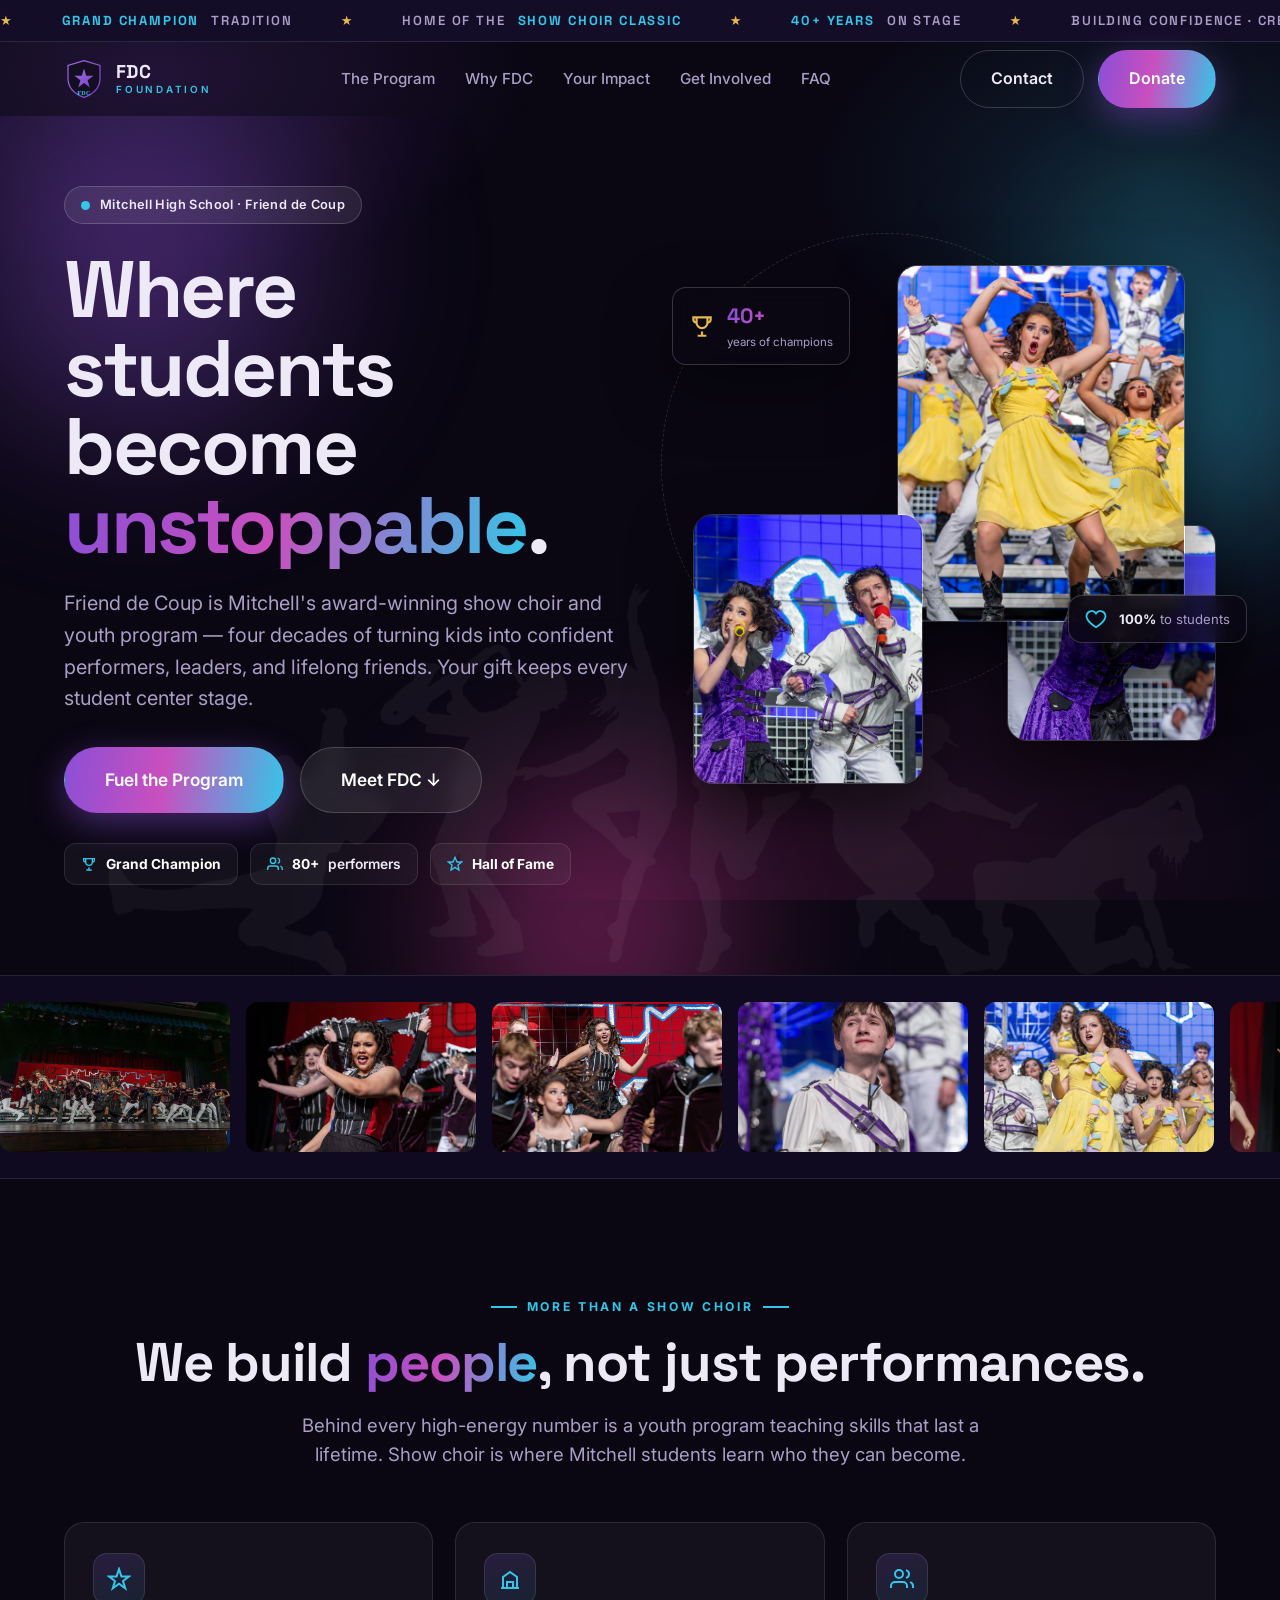
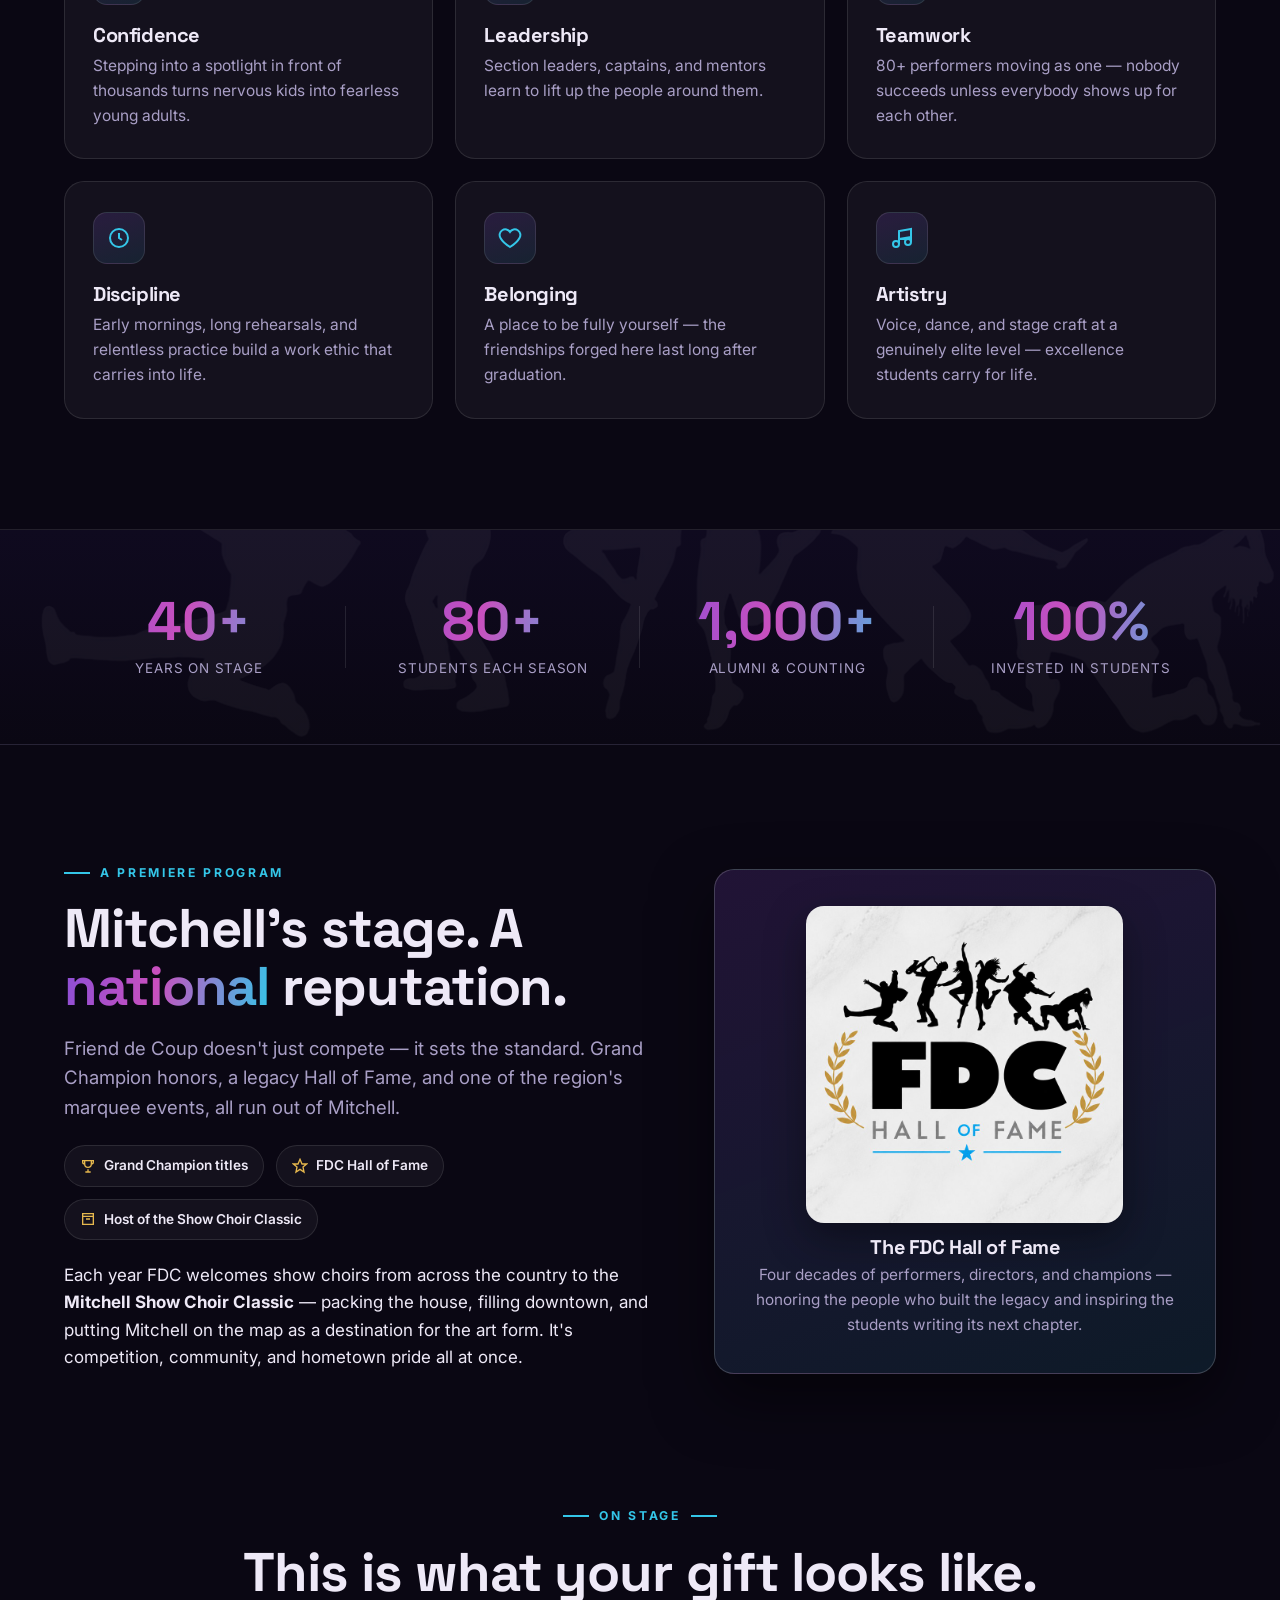
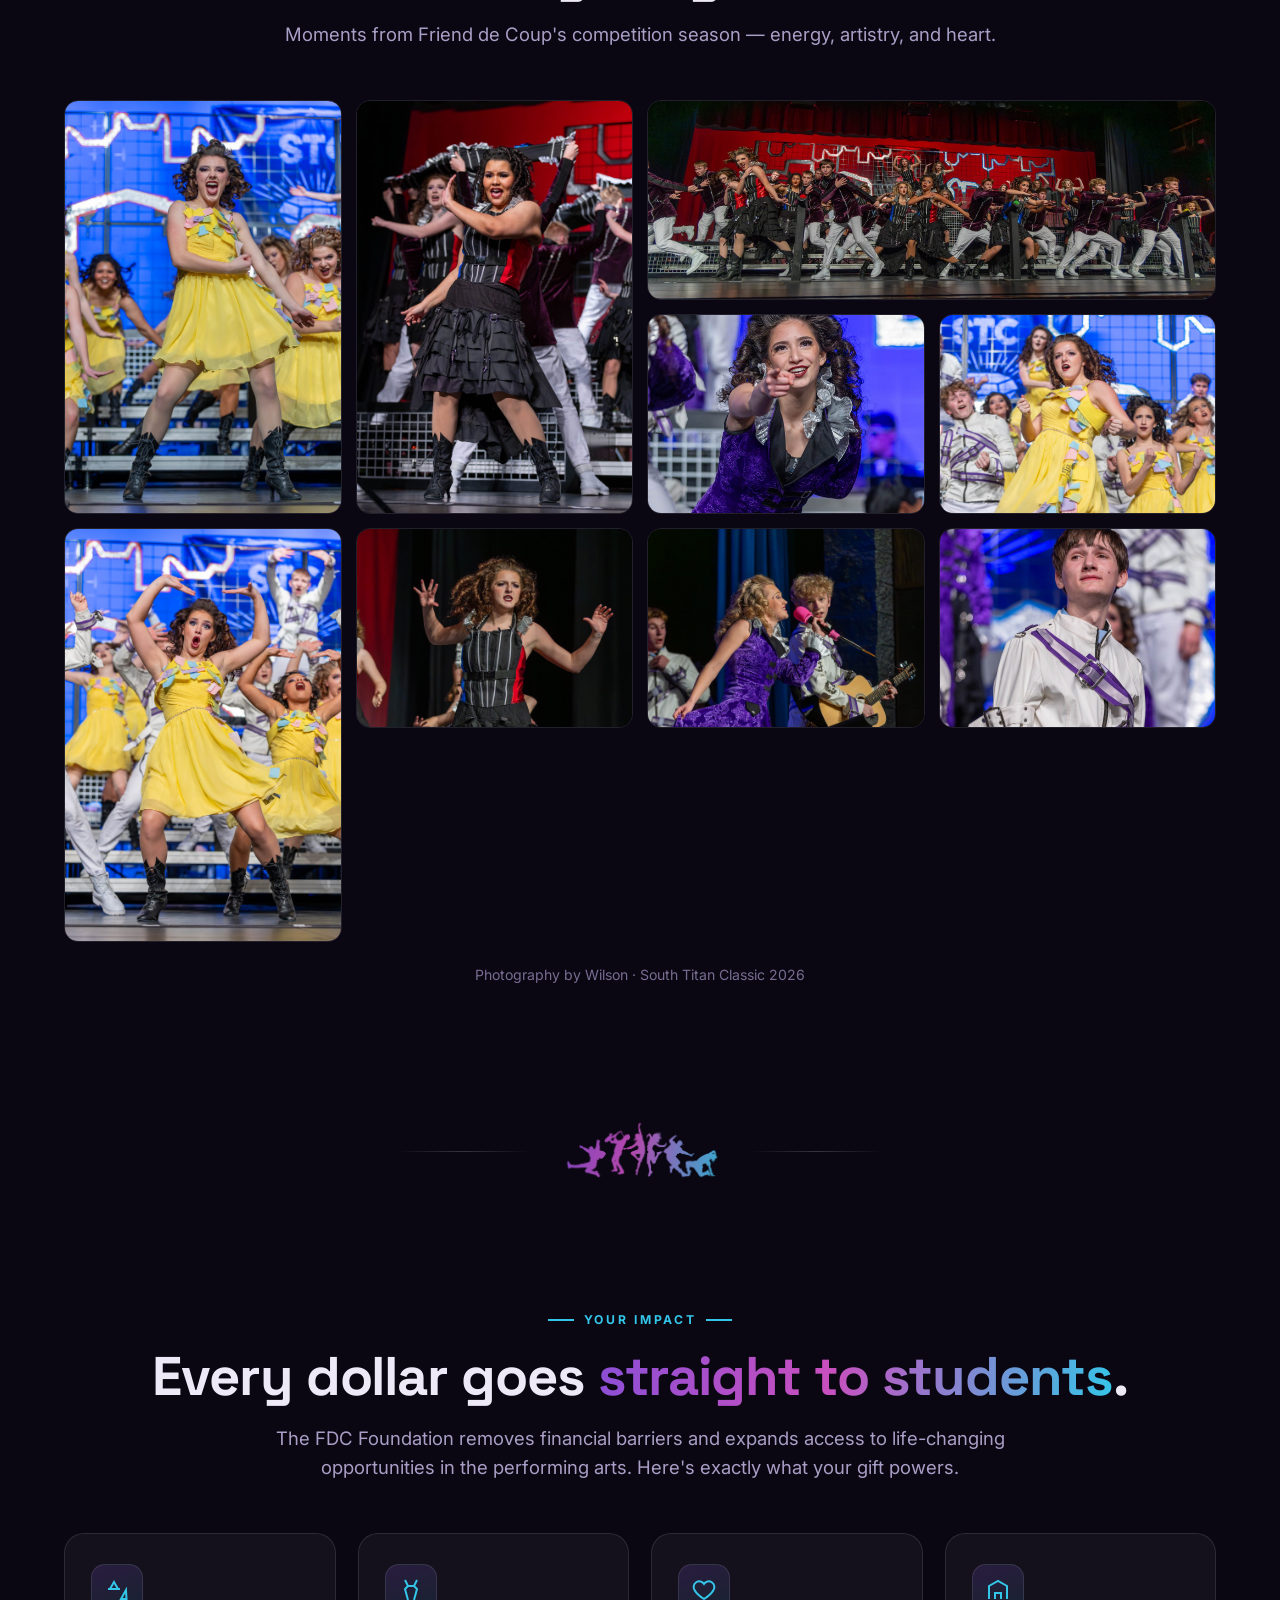
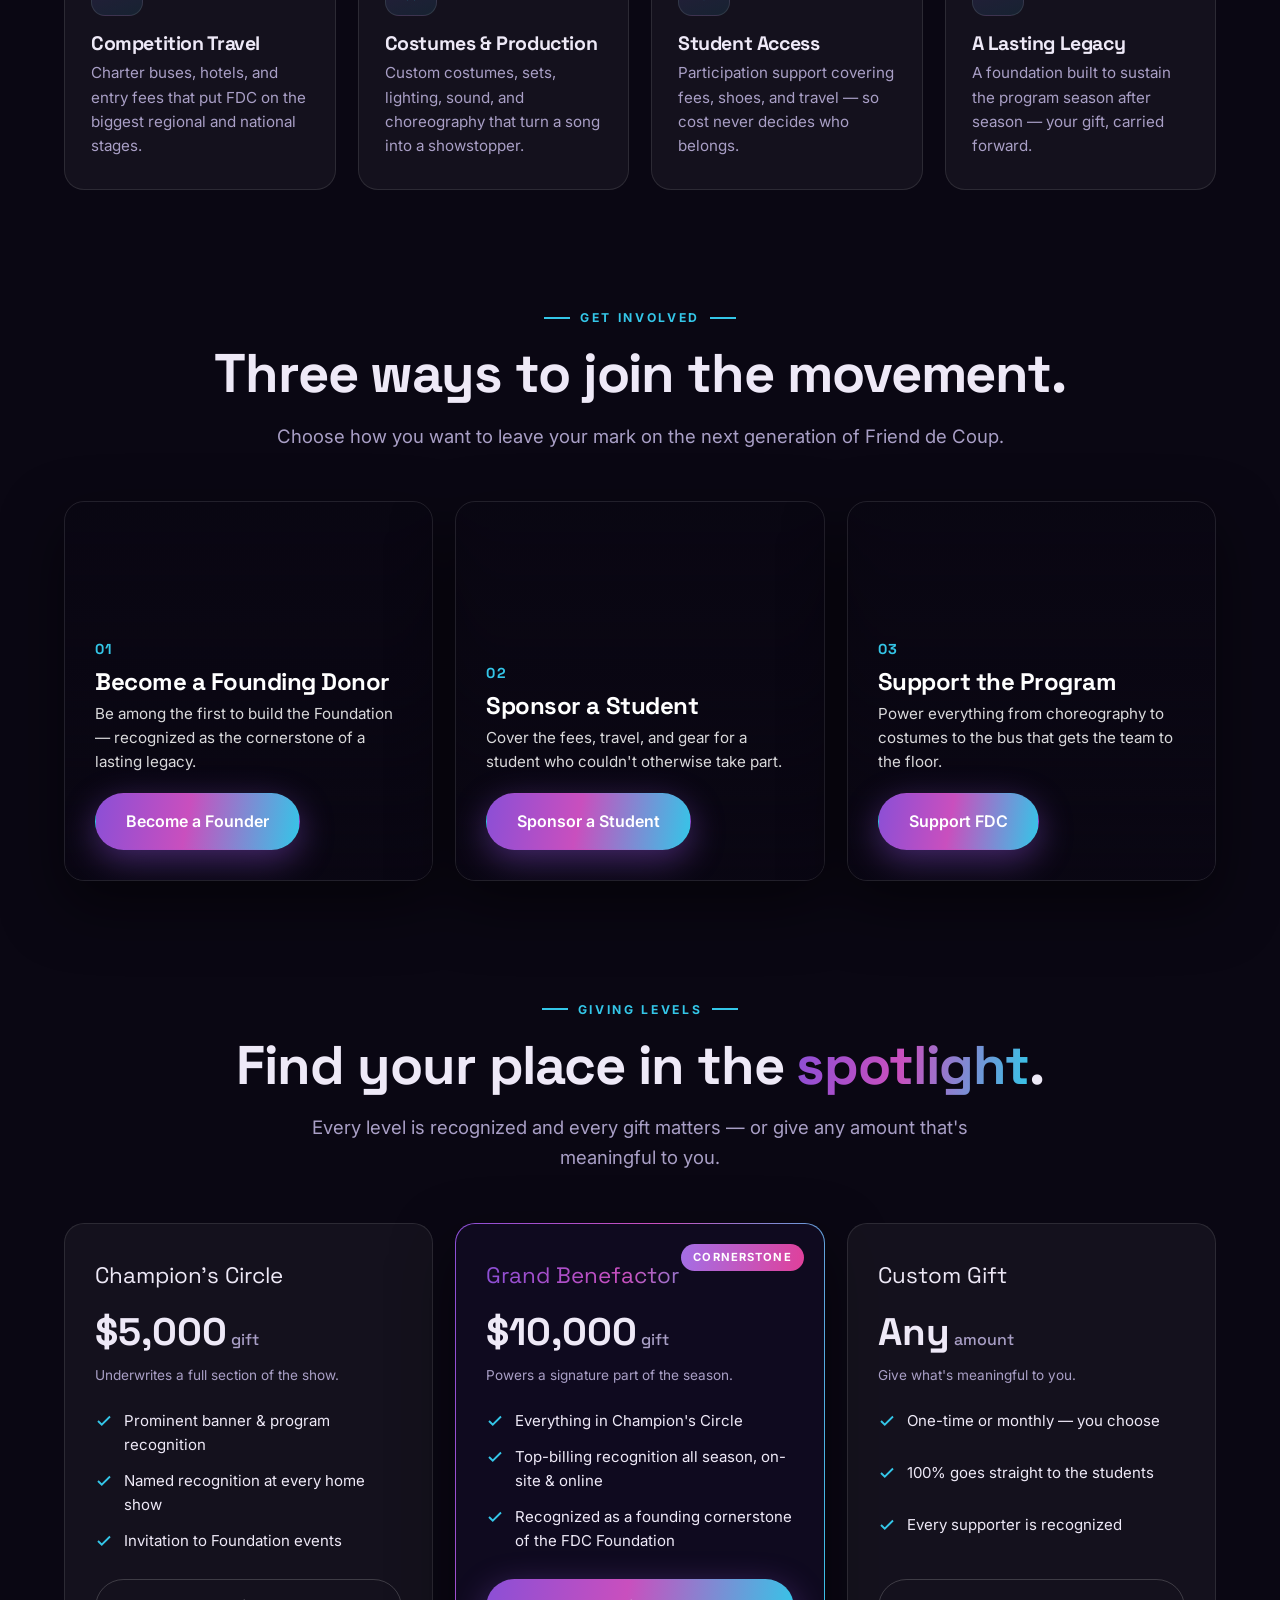
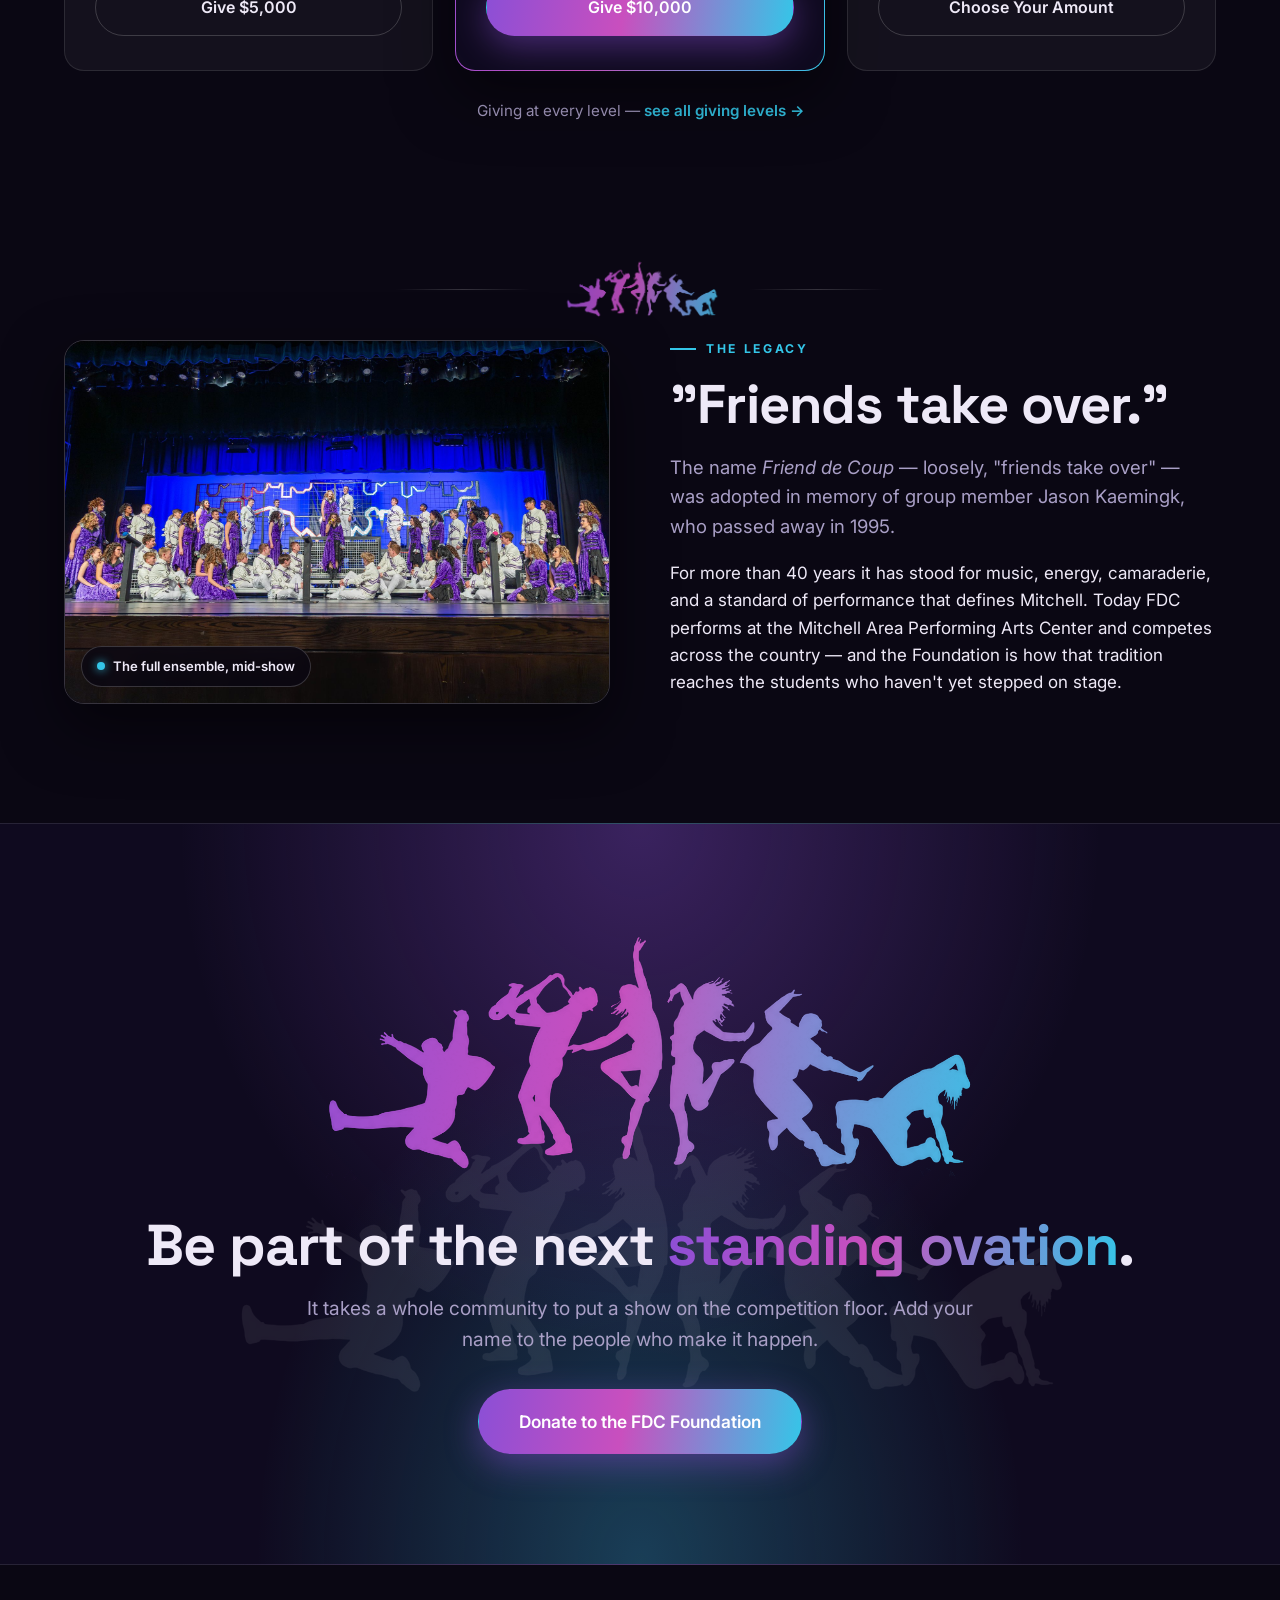
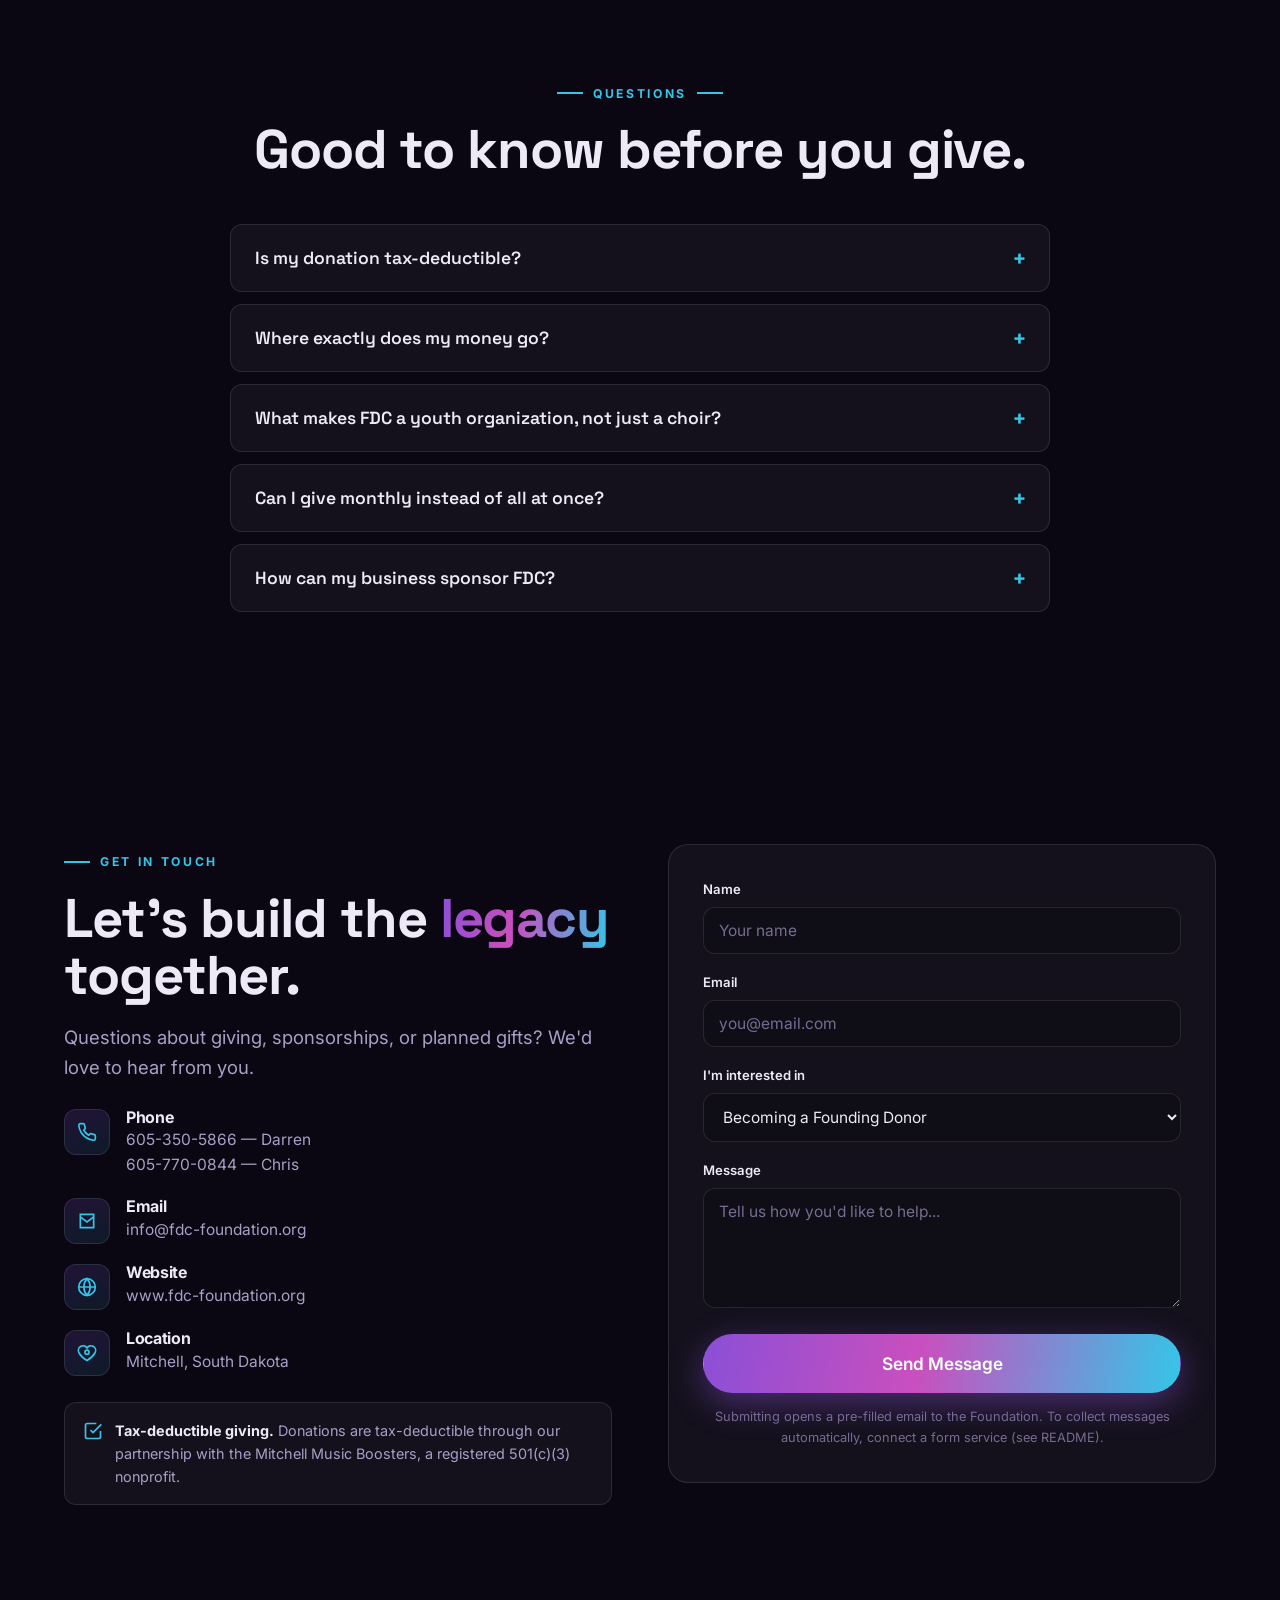
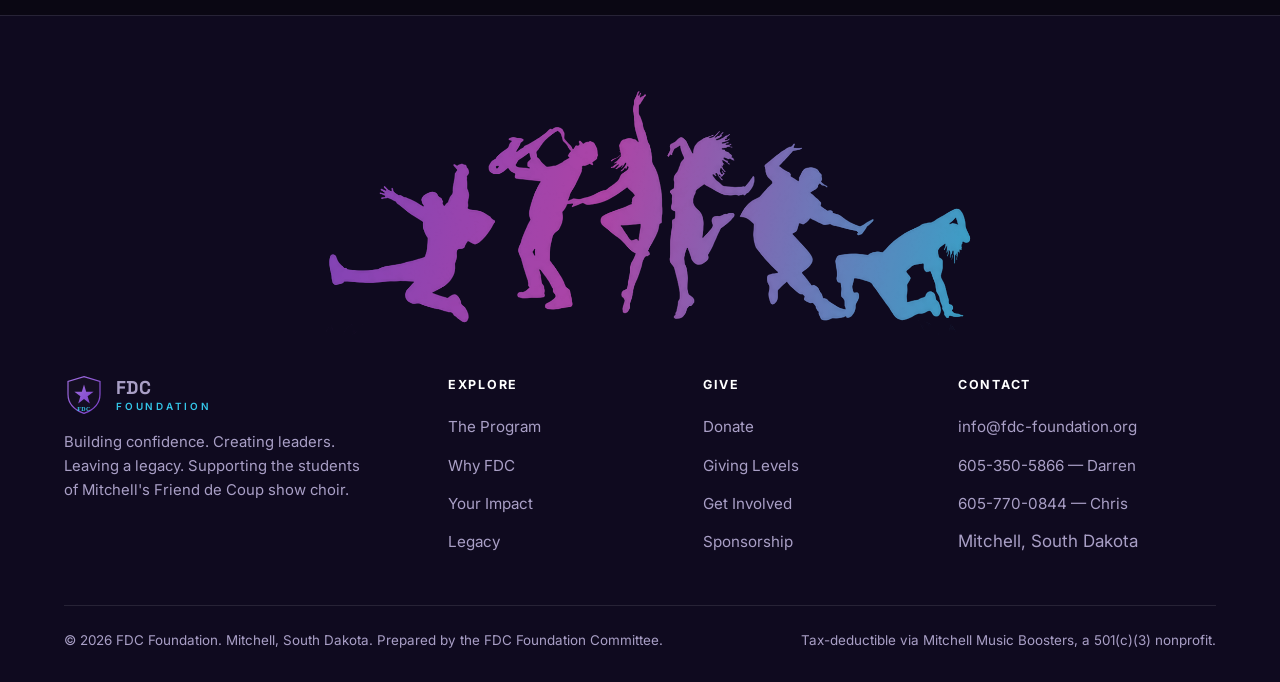
==== index.html @ 969f78e5 "Add Google Search Console verification meta tag Co-Authored-By: Claude Opus 4.8 <noreply@anthropic.c" ====
<!DOCTYPE html>
<html lang="en">
<head>
  <meta charset="UTF-8" />
  <meta name="viewport" content="width=device-width, initial-scale=1.0" />
  <meta name="google-site-verification" content="KIkZuGmaViL6lMrYbTKF_QHtkYu7LB3ThkRJwHziZiU" />
  <title>FDC Foundation — Mitchell's Premiere Show Choir & Youth Program</title>
  <meta name="description" content="Friend de Coup is Mitchell's award-winning show choir and youth organization — 40+ years of building confidence, creating leaders, and leaving a legacy. Your gift keeps every student on stage. Donate to the FDC Foundation." />
  <meta property="og:title" content="FDC Foundation — Where students become unstoppable" />
  <meta property="og:description" content="Mitchell's premiere show choir and youth program. Building confidence. Creating leaders. Leaving a legacy." />
  <meta property="og:type" content="website" />
  <meta property="og:image" content="assets/img/energy-yellow.jpg" />
  <link rel="icon" href="assets/crest.svg" type="image/svg+xml" />
  <link rel="preconnect" href="https://fonts.googleapis.com" />
  <link rel="preconnect" href="https://fonts.gstatic.com" crossorigin />
  <link href="https://fonts.googleapis.com/css2?family=Space+Grotesk:wght@500;600;700&family=Inter:wght@400;500;600;700&display=swap" rel="stylesheet" />
  <link rel="stylesheet" href="assets/styles.css" />
</head>
<body>

  <!-- ===================== TICKER ===================== -->
  <div class="ticker" aria-hidden="true">
    <div class="ticker__track">
      <span class="star">★</span><span><b>Grand Champion</b> tradition</span>
      <span class="star">★</span><span>Home of the <b>Show Choir Classic</b></span>
      <span class="star">★</span><span><b>40+ years</b> on stage</span>
      <span class="star">★</span><span>Building confidence · Creating leaders</span>
      <span class="star">★</span><span><b>80+ students</b> every season</span>
      <span class="star">★</span><span>FDC <b>Hall of Fame</b></span>
      <!-- duplicate for seamless loop -->
      <span class="star">★</span><span><b>Grand Champion</b> tradition</span>
      <span class="star">★</span><span>Home of the <b>Show Choir Classic</b></span>
      <span class="star">★</span><span><b>40+ years</b> on stage</span>
      <span class="star">★</span><span>Building confidence · Creating leaders</span>
      <span class="star">★</span><span><b>80+ students</b> every season</span>
      <span class="star">★</span><span>FDC <b>Hall of Fame</b></span>
    </div>
  </div>

  <!-- ===================== HEADER ===================== -->
  <header class="site-header">
    <div class="wrap nav">
      <a href="index.html" class="brand" aria-label="FDC Foundation home">
        <img src="assets/crest.svg" alt="" class="brand__crest" />
        <span class="brand__name">FDC<span>Foundation</span></span>
      </a>
      <nav aria-label="Primary">
        <ul class="nav__links">
          <li><a href="#about">The Program</a></li>
          <li><a href="#premiere">Why FDC</a></li>
          <li><a href="#impact">Your Impact</a></li>
          <li><a href="#give">Get Involved</a></li>
          <li><a href="#faq">FAQ</a></li>
        </ul>
      </nav>
      <div class="nav__cta">
        <a href="#contact" class="btn btn--ghost">Contact</a>
        <a href="donate.html" class="btn btn--grad">Donate</a>
        <button class="nav-toggle" aria-label="Open menu" aria-expanded="false"><span></span><span></span><span></span></button>
      </div>
    </div>
    <div class="mobile-menu">
      <ul>
        <li><a href="#about">The Program</a></li>
        <li><a href="#premiere">Why FDC</a></li>
        <li><a href="#impact">Your Impact</a></li>
        <li><a href="#give">Get Involved</a></li>
        <li><a href="#faq">FAQ</a></li>
        <li><a href="#contact">Contact</a></li>
      </ul>
      <a href="donate.html" class="btn btn--grad">Donate Now</a>
    </div>
  </header>

  <!-- ===================== HERO ===================== -->
  <section class="hero">
    <div class="aurora aurora--1"></div>
    <div class="aurora aurora--2"></div>
    <div class="aurora aurora--3"></div>
    <div class="dancers-wm"></div>
    <div class="wrap">
      <div class="hero__grid">
        <div class="hero__copy">
          <span class="hero__badge"><span class="pulse"></span> Mitchell High School · Friend de Coup</span>
          <h1>Where students become <span class="grad-text">unstoppable</span>.</h1>
          <p class="hero__sub">
            Friend de Coup is Mitchell's award-winning show choir and youth program — four decades
            of turning kids into confident performers, leaders, and lifelong friends. Your gift keeps
            every student center stage.
          </p>
          <div class="hero__actions">
            <a href="donate.html" class="btn btn--grad btn--lg">Fuel the Program</a>
            <a href="#about" class="btn btn--glass btn--lg">Meet FDC ↓</a>
          </div>
          <div class="hero__chips">
            <span class="chip"><svg width="16" height="16" viewBox="0 0 24 24" fill="none" stroke="currentColor" stroke-width="2"><path d="M8 21h8M12 17v4M7 4h10v5a5 5 0 0 1-10 0zM7 4H4v2a3 3 0 0 0 3 3M17 4h3v2a3 3 0 0 1-3 3"/></svg> <b>Grand Champion</b></span>
            <span class="chip"><svg width="16" height="16" viewBox="0 0 24 24" fill="none" stroke="currentColor" stroke-width="2"><path d="M17 21v-2a4 4 0 0 0-4-4H5a4 4 0 0 0-4 4v2M9 11a4 4 0 1 0 0-8 4 4 0 0 0 0 8zM23 21v-2a4 4 0 0 0-3-3.87M16 3.13a4 4 0 0 1 0 7.75"/></svg> <b>80+</b> performers</span>
            <span class="chip"><svg width="16" height="16" viewBox="0 0 24 24" fill="none" stroke="currentColor" stroke-width="2"><path d="M12 2l3 7h7l-5.5 4.5L18 21l-6-4-6 4 1.5-7.5L2 9h7z"/></svg> <b>Hall of Fame</b></span>
          </div>
        </div>

        <div class="hero__collage reveal">
          <div class="ring"></div>
          <div class="tile t1"><img src="assets/img/energy-yellow.jpg" alt="Friend de Coup performer mid-choreography with the ensemble" /></div>
          <div class="tile t2"><img src="assets/img/duo.jpg" alt="Two Friend de Coup performers singing" /></div>
          <div class="tile t3"><img src="assets/img/portrait-1.jpg" alt="A Friend de Coup soloist performing" /></div>
          <div class="float-badge fb-award">
            <svg width="26" height="26" viewBox="0 0 24 24" fill="none" stroke="#e6b84e" stroke-width="2"><path d="M8 21h8M12 17v4M7 4h10v5a5 5 0 0 1-10 0zM7 4H4v2a3 3 0 0 0 3 3M17 4h3v2a3 3 0 0 1-3 3"/></svg>
            <div><div class="num grad-text">40+</div><div style="font-size:0.72rem;color:var(--muted);">years of champions</div></div>
          </div>
          <div class="float-badge fb-heart">
            <svg width="22" height="22" viewBox="0 0 24 24" fill="none" stroke="#34c6e8" stroke-width="2"><path d="M12 21s-7-4.35-9.5-9A5 5 0 0 1 12 6a5 5 0 0 1 9.5 6c-2.5 4.65-9.5 9-9.5 9z"/></svg>
            <div style="font-size:0.82rem;"><b>100%</b><span style="color:var(--muted);"> to students</span></div>
          </div>
        </div>
      </div>
    </div>
  </section>

  <!-- ===================== PHOTO MARQUEE ===================== -->
  <div class="marquee" aria-hidden="true">
    <div class="marquee__track">
      <img src="assets/img/ensemble.jpg" alt="" /><img src="assets/img/gallery-5.jpg" alt="" style="object-position:center 10%" />
      <img src="assets/img/energy.jpg" alt="" /><img src="assets/img/portrait-2.jpg" alt="" style="object-position:center 10%" />
      <img src="assets/img/gallery-4.jpg" alt="" style="object-position:center 32%" />
      <img src="assets/img/gallery-6.jpg" alt="" style="object-position:center 10%" /><img src="assets/img/ensemble-purple.jpg" alt="" /><img src="assets/img/soloist-yellow.jpg" alt="" style="object-position:center 6%" />
      <!-- duplicate for seamless loop -->
      <img src="assets/img/ensemble.jpg" alt="" /><img src="assets/img/gallery-5.jpg" alt="" style="object-position:center 10%" />
      <img src="assets/img/energy.jpg" alt="" /><img src="assets/img/portrait-2.jpg" alt="" style="object-position:center 10%" />
      <img src="assets/img/gallery-4.jpg" alt="" style="object-position:center 32%" />
      <img src="assets/img/gallery-6.jpg" alt="" style="object-position:center 10%" /><img src="assets/img/ensemble-purple.jpg" alt="" /><img src="assets/img/soloist-yellow.jpg" alt="" style="object-position:center 6%" />
    </div>
  </div>

  <!-- ===================== ABOUT / YOUTH ORG ===================== -->
  <section class="section" id="about">
    <div class="wrap center">
      <span class="eyebrow center">More Than a Show Choir</span>
      <h2 class="section-title">We build <span class="grad-text">people</span>, not just performances.</h2>
      <p class="lede">Behind every high-energy number is a youth program teaching skills that last a lifetime. Show choir is where Mitchell students learn who they can become.</p>
    </div>
    <div class="wrap">
      <div class="pillars">
        <div class="pillar reveal">
          <div class="pillar__ic"><svg width="24" height="24" viewBox="0 0 24 24" fill="none" stroke="currentColor" stroke-width="2"><path d="M12 2l2.4 7.4H22l-6 4.6 2.3 7.4-6.3-4.6L5.7 21.4 8 14 2 9.4h7.6z"/></svg></div>
          <h3>Confidence</h3>
          <p>Stepping into a spotlight in front of thousands turns nervous kids into fearless young adults.</p>
        </div>
        <div class="pillar reveal" data-delay="1">
          <div class="pillar__ic"><svg width="24" height="24" viewBox="0 0 24 24" fill="none" stroke="currentColor" stroke-width="2"><path d="M3 21h18M5 21V10l7-5 7 5v11M9 21v-6h6v6"/></svg></div>
          <h3>Leadership</h3>
          <p>Section leaders, captains, and mentors learn to lift up the people around them.</p>
        </div>
        <div class="pillar reveal" data-delay="2">
          <div class="pillar__ic"><svg width="24" height="24" viewBox="0 0 24 24" fill="none" stroke="currentColor" stroke-width="2"><path d="M17 21v-2a4 4 0 0 0-4-4H5a4 4 0 0 0-4 4v2M9 11a4 4 0 1 0 0-8 4 4 0 0 0 0 8zM23 21v-2a4 4 0 0 0-3-3.87M16 3.13a4 4 0 0 1 0 7.75"/></svg></div>
          <h3>Teamwork</h3>
          <p>80+ performers moving as one — nobody succeeds unless everybody shows up for each other.</p>
        </div>
        <div class="pillar reveal">
          <div class="pillar__ic"><svg width="24" height="24" viewBox="0 0 24 24" fill="none" stroke="currentColor" stroke-width="2"><circle cx="12" cy="12" r="9"/><path d="M12 7v5l3 2"/></svg></div>
          <h3>Discipline</h3>
          <p>Early mornings, long rehearsals, and relentless practice build a work ethic that carries into life.</p>
        </div>
        <div class="pillar reveal" data-delay="1">
          <div class="pillar__ic"><svg width="24" height="24" viewBox="0 0 24 24" fill="none" stroke="currentColor" stroke-width="2"><path d="M12 21s-7-4.35-9.5-9A5 5 0 0 1 12 6a5 5 0 0 1 9.5 6c-2.5 4.65-9.5 9-9.5 9z"/></svg></div>
          <h3>Belonging</h3>
          <p>A place to be fully yourself — the friendships forged here last long after graduation.</p>
        </div>
        <div class="pillar reveal" data-delay="2">
          <div class="pillar__ic"><svg width="24" height="24" viewBox="0 0 24 24" fill="none" stroke="currentColor" stroke-width="2"><path d="M9 18V5l12-2v13M9 13l12-2M6 21a3 3 0 1 0 0-6 3 3 0 0 0 0 6zM18 19a3 3 0 1 0 0-6 3 3 0 0 0 0 6z"/></svg></div>
          <h3>Artistry</h3>
          <p>Voice, dance, and stage craft at a genuinely elite level — excellence students carry for life.</p>
        </div>
      </div>
    </div>
  </section>

  <!-- ===================== STATS ===================== -->
  <section class="stats-band">
    <div class="dancers-wm"></div>
    <div class="wrap">
      <div class="stats-grid">
        <div class="stat reveal">
          <div class="stat__num grad-text"><span data-count="40" data-suffix="+">0</span></div>
          <div class="stat__label">Years on Stage</div>
        </div>
        <div class="stat reveal" data-delay="1">
          <div class="stat__num grad-text"><span data-count="80" data-suffix="+">0</span></div>
          <div class="stat__label">Students Each Season</div>
        </div>
        <div class="stat reveal" data-delay="2">
          <div class="stat__num grad-text"><span data-count="1000" data-suffix="+">0</span></div>
          <div class="stat__label">Alumni &amp; Counting</div>
        </div>
        <div class="stat reveal" data-delay="3">
          <div class="stat__num grad-text"><span data-count="100" data-suffix="%">0</span></div>
          <div class="stat__label">Invested in Students</div>
        </div>
      </div>
    </div>
  </section>

  <!-- ===================== PREMIERE / PROOF ===================== -->
  <section class="section" id="premiere">
    <div class="wrap">
      <div class="split split--wl">
        <div class="reveal">
          <span class="eyebrow">A Premiere Program</span>
          <h2 class="section-title">Mitchell's stage. A <span class="grad-text">national</span> reputation.</h2>
          <p class="lede">Friend de Coup doesn't just compete — it sets the standard. Grand Champion honors, a legacy Hall of Fame, and one of the region's marquee events, all run out of Mitchell.</p>
          <div class="badge-row">
            <span class="mini-badge"><svg width="16" height="16" viewBox="0 0 24 24" fill="none" stroke="currentColor" stroke-width="2"><path d="M8 21h8M12 17v4M7 4h10v5a5 5 0 0 1-10 0zM7 4H4v2a3 3 0 0 0 3 3M17 4h3v2a3 3 0 0 1-3 3"/></svg> Grand Champion titles</span>
            <span class="mini-badge"><svg width="16" height="16" viewBox="0 0 24 24" fill="none" stroke="currentColor" stroke-width="2"><path d="M12 2l3 7h7l-5.5 4.5L18 21l-6-4-6 4 1.5-7.5L2 9h7z"/></svg> FDC Hall of Fame</span>
            <span class="mini-badge"><svg width="16" height="16" viewBox="0 0 24 24" fill="none" stroke="currentColor" stroke-width="2"><path d="M4 4h16v4H4zM4 8v12h16V8M9 12h6"/></svg> Host of the Show Choir Classic</span>
          </div>
          <p style="margin-top:22px;">
            Each year FDC welcomes show choirs from across the country to the <strong>Mitchell Show Choir
            Classic</strong> — packing the house, filling downtown, and putting Mitchell on the map as a
            destination for the art form. It's competition, community, and hometown pride all at once.
          </p>
        </div>
        <div class="reveal" data-delay="1">
          <div class="hof-card">
            <img src="assets/img/hall-of-fame.jpg" alt="FDC Hall of Fame emblem" />
            <h3 style="margin-bottom:6px;">The FDC Hall of Fame</h3>
            <p>Four decades of performers, directors, and champions — honoring the people who built the legacy and inspiring the students writing its next chapter.</p>
          </div>
        </div>
      </div>
    </div>
  </section>

  <!-- ===================== GALLERY ===================== -->
  <section class="section" style="padding-top:0;">
    <div class="wrap center">
      <span class="eyebrow center">On Stage</span>
      <h2 class="section-title">This is what your gift looks like.</h2>
      <p class="lede">Moments from Friend de Coup's competition season — energy, artistry, and heart.</p>
    </div>
    <div class="wrap">
      <div class="gallery reveal">
        <a class="g-tall" href="assets/img/soloist-yellow.jpg" target="_blank" rel="noopener"><img src="assets/img/soloist-yellow.jpg" alt="A soloist in the yellow-dress number performing full-out" loading="lazy" /></a>
        <a class="g-tall" href="assets/img/gallery-5.jpg" target="_blank" rel="noopener"><img src="assets/img/gallery-5.jpg" alt="A soloist performs in a striped costume" loading="lazy" /></a>
        <a class="g-wide" href="assets/img/ensemble.jpg" target="_blank" rel="noopener"><img src="assets/img/ensemble.jpg" alt="The full ensemble in formation on stage" loading="lazy" style="object-position:center 70%" /></a>
        <a href="assets/img/portrait-1.jpg" target="_blank" rel="noopener"><img src="assets/img/portrait-1.jpg" alt="A performer in a purple costume points to the crowd" loading="lazy" style="object-position:center 33%" /></a>
        <a href="assets/img/gallery-4.jpg" target="_blank" rel="noopener"><img src="assets/img/gallery-4.jpg" alt="A soloist in the yellow-dress number" loading="lazy" style="object-position:center 30%" /></a>
        <a class="g-tall" href="assets/img/energy-yellow.jpg" target="_blank" rel="noopener"><img src="assets/img/energy-yellow.jpg" alt="High-energy choreography, yellow-dress number" loading="lazy" /></a>
        <a href="assets/img/gallery-6.jpg" target="_blank" rel="noopener"><img src="assets/img/gallery-6.jpg" alt="A dramatic solo moment" loading="lazy" style="object-position:center 10%" /></a>
        <a href="assets/img/ballad.jpg" target="_blank" rel="noopener"><img src="assets/img/ballad.jpg" alt="A ballad duet with guitar" loading="lazy" style="object-position:center 12%" /></a>
        <a href="assets/img/portrait-2.jpg" target="_blank" rel="noopener"><img src="assets/img/portrait-2.jpg" alt="A performer in the white-and-purple costume" loading="lazy" style="object-position:center 10%" /></a>
      </div>
      <p class="center" style="margin-top:22px;color:var(--muted-2);font-size:0.88rem;">Photography by Wilson · South Titan Classic 2026</p>
    </div>
  </section>

  <div class="divider-wrap"><div class="divider"><div class="dancers"></div></div></div>

  <!-- ===================== IMPACT ===================== -->
  <section class="section" id="impact">
    <div class="wrap center">
      <span class="eyebrow center">Your Impact</span>
      <h2 class="section-title">Every dollar goes <span class="grad-text">straight to students</span>.</h2>
      <p class="lede">The FDC Foundation removes financial barriers and expands access to life-changing opportunities in the performing arts. Here's exactly what your gift powers.</p>
    </div>
    <div class="wrap">
      <div class="cards">
        <div class="card reveal">
          <div class="card__ic"><svg width="24" height="24" viewBox="0 0 24 24" fill="none" stroke="currentColor" stroke-width="2"><path d="M5 11l4-7 4 7M3 11h12M16 21l5-9 .5 9z"/></svg></div>
          <h3>Competition Travel</h3>
          <p>Charter buses, hotels, and entry fees that put FDC on the biggest regional and national stages.</p>
        </div>
        <div class="card reveal" data-delay="1">
          <div class="card__ic"><svg width="24" height="24" viewBox="0 0 24 24" fill="none" stroke="currentColor" stroke-width="2"><path d="M6 2l3 6-3 3 3 11M18 2l-3 6 3 3-3 11M9 8h6"/></svg></div>
          <h3>Costumes &amp; Production</h3>
          <p>Custom costumes, sets, lighting, sound, and choreography that turn a song into a showstopper.</p>
        </div>
        <div class="card reveal" data-delay="2">
          <div class="card__ic"><svg width="24" height="24" viewBox="0 0 24 24" fill="none" stroke="currentColor" stroke-width="2"><path d="M12 21s-7-4.35-9.5-9A5 5 0 0 1 12 6a5 5 0 0 1 9.5 6c-2.5 4.65-9.5 9-9.5 9z"/></svg></div>
          <h3>Student Access</h3>
          <p>Participation support covering fees, shoes, and travel — so cost never decides who belongs.</p>
        </div>
        <div class="card reveal" data-delay="3">
          <div class="card__ic"><svg width="24" height="24" viewBox="0 0 24 24" fill="none" stroke="currentColor" stroke-width="2"><path d="M3 21V8l9-5 9 5v13M9 21v-6h6v6"/></svg></div>
          <h3>A Lasting Legacy</h3>
          <p>A foundation built to sustain the program season after season — your gift, carried forward.</p>
        </div>
      </div>
    </div>
  </section>

  <!-- ===================== OPPORTUNITIES ===================== -->
  <section class="section" id="give" style="padding-top:0;">
    <div class="wrap center">
      <span class="eyebrow center">Get Involved</span>
      <h2 class="section-title">Three ways to join the movement.</h2>
      <p class="lede">Choose how you want to leave your mark on the next generation of Friend de Coup.</p>
    </div>
    <div class="wrap">
      <div class="opps">
        <article class="opp reveal" style="--opp-img:url('assets/img/energy-yellow.jpg'); --opp-pos:center 8%">
          <div class="opp__num">01</div>
          <h3>Become a Founding Donor</h3>
          <p>Be among the first to build the Foundation — recognized as the cornerstone of a lasting legacy.</p>
          <a href="donate.html" class="btn btn--grad">Become a Founder</a>
        </article>
        <article class="opp reveal" data-delay="1" style="--opp-img:url('assets/img/portrait-2.jpg'); --opp-pos:center 5%">
          <div class="opp__num">02</div>
          <h3>Sponsor a Student</h3>
          <p>Cover the fees, travel, and gear for a student who couldn't otherwise take part.</p>
          <a href="donate.html" class="btn btn--grad">Sponsor a Student</a>
        </article>
        <article class="opp reveal" data-delay="2" style="--opp-img:url('assets/img/energy.jpg')">
          <div class="opp__num">03</div>
          <h3>Support the Program</h3>
          <p>Power everything from choreography to costumes to the bus that gets the team to the floor.</p>
          <a href="donate.html" class="btn btn--grad">Support FDC</a>
        </article>
      </div>
    </div>
  </section>

  <!-- ===================== TIERS ===================== -->
  <section class="section" id="tiers" style="padding-top:0;">
    <div class="wrap center">
      <span class="eyebrow center">Giving Levels</span>
      <h2 class="section-title">Find your place in the <span class="grad-text">spotlight</span>.</h2>
      <p class="lede">Every level is recognized and every gift matters — or give any amount that's meaningful to you.</p>
    </div>
    <div class="wrap">
      <div class="tiers">
        <div class="tier reveal">
          <div class="tier__name">Champion's Circle</div>
          <div class="tier__amount">$5,000<span> gift</span></div>
          <div class="tier__give">Underwrites a full section of the show.</div>
          <ul class="tier__list">
            <li><svg width="18" height="18" viewBox="0 0 24 24" fill="none" stroke="currentColor" stroke-width="2.5"><path d="M20 6 9 17l-5-5"/></svg> Prominent banner &amp; program recognition</li>
            <li><svg width="18" height="18" viewBox="0 0 24 24" fill="none" stroke="currentColor" stroke-width="2.5"><path d="M20 6 9 17l-5-5"/></svg> Named recognition at every home show</li>
            <li><svg width="18" height="18" viewBox="0 0 24 24" fill="none" stroke="currentColor" stroke-width="2.5"><path d="M20 6 9 17l-5-5"/></svg> Invitation to Foundation events</li>
          </ul>
          <a href="donate.html" class="btn btn--ghost btn--block">Give $5,000</a>
        </div>
        <div class="tier tier--feat reveal" data-delay="1">
          <span class="tier__flag">Cornerstone</span>
          <div class="tier__name grad-text">Grand Benefactor</div>
          <div class="tier__amount">$10,000<span> gift</span></div>
          <div class="tier__give">Powers a signature part of the season.</div>
          <ul class="tier__list">
            <li><svg width="18" height="18" viewBox="0 0 24 24" fill="none" stroke="currentColor" stroke-width="2.5"><path d="M20 6 9 17l-5-5"/></svg> Everything in Champion's Circle</li>
            <li><svg width="18" height="18" viewBox="0 0 24 24" fill="none" stroke="currentColor" stroke-width="2.5"><path d="M20 6 9 17l-5-5"/></svg> Top-billing recognition all season, on-site &amp; online</li>
            <li><svg width="18" height="18" viewBox="0 0 24 24" fill="none" stroke="currentColor" stroke-width="2.5"><path d="M20 6 9 17l-5-5"/></svg> Recognized as a founding cornerstone of the FDC Foundation</li>
          </ul>
          <a href="donate.html" class="btn btn--grad btn--block">Give $10,000</a>
        </div>
        <div class="tier reveal" data-delay="2">
          <div class="tier__name">Custom Gift</div>
          <div class="tier__amount">Any<span> amount</span></div>
          <div class="tier__give">Give what's meaningful to you.</div>
          <ul class="tier__list">
            <li><svg width="18" height="18" viewBox="0 0 24 24" fill="none" stroke="currentColor" stroke-width="2.5"><path d="M20 6 9 17l-5-5"/></svg> One-time or monthly — you choose</li>
            <li><svg width="18" height="18" viewBox="0 0 24 24" fill="none" stroke="currentColor" stroke-width="2.5"><path d="M20 6 9 17l-5-5"/></svg> 100% goes straight to the students</li>
            <li><svg width="18" height="18" viewBox="0 0 24 24" fill="none" stroke="currentColor" stroke-width="2.5"><path d="M20 6 9 17l-5-5"/></svg> Every supporter is recognized</li>
          </ul>
          <a href="donate.html" class="btn btn--ghost btn--block">Choose Your Amount</a>
        </div>
      </div>
      <p class="center" style="margin-top:28px;color:var(--muted);font-size:0.95rem;">Giving at every level — <a href="donate.html" style="color:var(--cyan);font-weight:600;">see all giving levels &rarr;</a></p>
    </div>
  </section>

  <div class="divider-wrap"><div class="divider"><div class="dancers"></div></div></div>

  <!-- ===================== LEGACY ===================== -->
  <section class="section" id="legacy" style="padding-top:0;">
    <div class="wrap">
      <div class="split">
        <div class="reveal">
          <div class="photo-frame photo-frame--wide">
            <img src="assets/img/ensemble-purple.jpg" alt="The full Friend de Coup ensemble performing" loading="lazy" />
            <span class="photo-badge"><span class="dot"></span> The full ensemble, mid-show</span>
          </div>
        </div>
        <div class="reveal" data-delay="1">
          <span class="eyebrow">The Legacy</span>
          <h2 class="section-title">"Friends take over."</h2>
          <p class="lede">The name <em>Friend de Coup</em> — loosely, "friends take over" — was adopted in memory of group member Jason Kaemingk, who passed away in 1995.</p>
          <p>For more than 40 years it has stood for music, energy, camaraderie, and a standard of performance that defines Mitchell. Today FDC performs at the Mitchell Area Performing Arts Center and competes across the country — and the Foundation is how that tradition reaches the students who haven't yet stepped on stage.</p>
        </div>
      </div>
    </div>
  </section>

  <!-- ===================== CTA ===================== -->
  <section class="section cta cta-band">
    <div class="dancers-wm"></div>
    <div class="wrap cta__inner">
      <div class="dancer-strip" style="margin-bottom:34px;"><div class="dancers"></div></div>
      <h2>Be part of the next <span class="grad-text">standing ovation</span>.</h2>
      <p>It takes a whole community to put a show on the competition floor. Add your name to the people who make it happen.</p>
      <a href="donate.html" class="btn btn--grad btn--lg">Donate to the FDC Foundation</a>
    </div>
  </section>

  <!-- ===================== FAQ ===================== -->
  <section class="section" id="faq">
    <div class="wrap center">
      <span class="eyebrow center">Questions</span>
      <h2 class="section-title">Good to know before you give.</h2>
    </div>
    <div class="wrap">
      <div class="faq">
        <div class="faq__item">
          <button class="faq__q" aria-expanded="false">Is my donation tax-deductible?</button>
          <div class="faq__a"><p>Yes. All donations to the FDC Foundation are tax-deductible through our partnership with the <strong>Mitchell Music Boosters</strong>, a registered 501(c)(3) nonprofit organization. Donors receive appropriate documentation for tax purposes.</p></div>
        </div>
        <div class="faq__item">
          <button class="faq__q" aria-expanded="false">Where exactly does my money go?</button>
          <div class="faq__a"><p>Directly to the student experience: removing financial barriers, competition travel, costumes and production, and access so cost is never the reason a student misses out. The Foundation funds the program — not overhead.</p></div>
        </div>
        <div class="faq__item">
          <button class="faq__q" aria-expanded="false">What makes FDC a youth organization, not just a choir?</button>
          <div class="faq__a"><p>Show choir is the vehicle; the mission is young people. Students build confidence, leadership, teamwork, and discipline — skills that carry into college, careers, and life. Hundreds of alumni credit FDC as formative.</p></div>
        </div>
        <div class="faq__item">
          <button class="faq__q" aria-expanded="false">Can I give monthly instead of all at once?</button>
          <div class="faq__a"><p>Absolutely. Recurring monthly gifts are among the most valuable forms of support because they give the Foundation predictable, year-round funding. Choose a monthly option on the donation page.</p></div>
        </div>
        <div class="faq__item">
          <button class="faq__q" aria-expanded="false">How can my business sponsor FDC?</button>
          <div class="faq__a"><p>Businesses can sponsor a show, a costume package, travel, or the full season — with recognition in programs, at performances, and here on the site. Reach out through the contact section to build a package that fits.</p></div>
        </div>
      </div>
    </div>
  </section>

  <!-- ===================== CONTACT ===================== -->
  <section class="section" id="contact">
    <div class="wrap">
      <div class="contact-grid">
        <div class="reveal">
          <span class="eyebrow">Get in Touch</span>
          <h2 class="section-title">Let's build the <span class="grad-text">legacy</span> together.</h2>
          <p class="lede">Questions about giving, sponsorships, or planned gifts? We'd love to hear from you.</p>
          <ul class="contact-list">
            <li>
              <span class="ic"><svg width="20" height="20" viewBox="0 0 24 24" fill="none" stroke="currentColor" stroke-width="2"><path d="M22 16.92v3a2 2 0 0 1-2.18 2 19.8 19.8 0 0 1-8.63-3.07 19.5 19.5 0 0 1-6-6 19.8 19.8 0 0 1-3.07-8.67A2 2 0 0 1 4.11 2h3a2 2 0 0 1 2 1.72c.13.96.36 1.9.7 2.81a2 2 0 0 1-.45 2.11L8.09 9.91a16 16 0 0 0 6 6l1.27-1.27a2 2 0 0 1 2.11-.45c.91.34 1.85.57 2.81.7A2 2 0 0 1 22 16.92z"/></svg></span>
              <div><h4>Phone</h4><p><a href="tel:+16053505866">605-350-5866</a> — Darren<br/><a href="tel:+16057700844">605-770-0844</a> — Chris</p></div>
            </li>
            <li>
              <span class="ic"><svg width="20" height="20" viewBox="0 0 24 24" fill="none" stroke="currentColor" stroke-width="2"><path d="M4 4h16v16H4zM4 7l8 6 8-6"/></svg></span>
              <div><h4>Email</h4><p><a href="mailto:info@fdc-foundation.org">info@fdc-foundation.org</a></p></div>
            </li>
            <li>
              <span class="ic"><svg width="20" height="20" viewBox="0 0 24 24" fill="none" stroke="currentColor" stroke-width="2"><circle cx="12" cy="12" r="10"/><path d="M2 12h20M12 2a15 15 0 0 1 0 20 15 15 0 0 1 0-20z"/></svg></span>
              <div><h4>Website</h4><p><a href="https://www.fdc-foundation.org" target="_blank" rel="noopener">www.fdc-foundation.org</a></p></div>
            </li>
            <li>
              <span class="ic"><svg width="20" height="20" viewBox="0 0 24 24" fill="none" stroke="currentColor" stroke-width="2"><path d="M12 21s-7-4.35-9.5-9A5 5 0 0 1 12 6a5 5 0 0 1 9.5 6c-2.5 4.65-9.5 9-9.5 9z"/><circle cx="12" cy="11" r="2.5"/></svg></span>
              <div><h4>Location</h4><p>Mitchell, South Dakota</p></div>
            </li>
          </ul>
          <div class="note-box" style="margin-top:26px;">
            <svg width="20" height="20" viewBox="0 0 24 24" fill="none" stroke="currentColor" stroke-width="2"><path d="M9 11l3 3L22 4M21 12v7a2 2 0 0 1-2 2H5a2 2 0 0 1-2-2V5a2 2 0 0 1 2-2h11"/></svg>
            <span><strong style="color:var(--text);">Tax-deductible giving.</strong> Donations are tax-deductible through our partnership with the Mitchell Music Boosters, a registered 501(c)(3) nonprofit.</span>
          </div>
        </div>
        <form class="form reveal" data-delay="1" id="give-form">
          <div class="field"><label for="name">Name</label><input type="text" id="name" name="name" placeholder="Your name" required /></div>
          <div class="field"><label for="email">Email</label><input type="email" id="email" name="email" placeholder="you@email.com" required /></div>
          <div class="field"><label for="topic">I'm interested in</label>
            <select id="topic" name="topic">
              <option>Becoming a Founding Donor</option>
              <option>Sponsoring a Student</option>
              <option>Supporting the Program</option>
              <option>Monthly giving</option>
              <option>Corporate sponsorship</option>
              <option>Planned / legacy giving</option>
              <option>Something else</option>
            </select>
          </div>
          <div class="field"><label for="message">Message</label><textarea id="message" name="message" placeholder="Tell us how you'd like to help..."></textarea></div>
          <button type="submit" class="btn btn--grad btn--block btn--lg">Send Message</button>
          <p style="font-size:0.8rem;color:var(--muted-2);margin:14px 0 0;text-align:center;">Submitting opens a pre-filled email to the Foundation. To collect messages automatically, connect a form service (see README).</p>
        </form>
      </div>
    </div>
  </section>

  <!-- ===================== FOOTER ===================== -->
  <footer class="site-footer">
    <div class="wrap">
      <div class="dancer-strip dancer-topper"><div class="dancers"></div></div>
      <div class="footer-grid">
        <div class="footer-brand">
          <a href="index.html" class="brand"><img src="assets/crest.svg" alt="" class="brand__crest" /><span class="brand__name">FDC<span>Foundation</span></span></a>
          <p>Building confidence. Creating leaders. Leaving a legacy. Supporting the students of Mitchell's Friend de Coup show choir.</p>
        </div>
        <div class="footer-col">
          <h5>Explore</h5>
          <ul>
            <li><a href="#about">The Program</a></li>
            <li><a href="#premiere">Why FDC</a></li>
            <li><a href="#impact">Your Impact</a></li>
            <li><a href="#legacy">Legacy</a></li>
          </ul>
        </div>
        <div class="footer-col">
          <h5>Give</h5>
          <ul>
            <li><a href="donate.html">Donate</a></li>
            <li><a href="#tiers">Giving Levels</a></li>
            <li><a href="#give">Get Involved</a></li>
            <li><a href="#contact">Sponsorship</a></li>
          </ul>
        </div>
        <div class="footer-col">
          <h5>Contact</h5>
          <ul>
            <li><a href="mailto:info@fdc-foundation.org">info@fdc-foundation.org</a></li>
            <li><a href="tel:+16053505866">605-350-5866 — Darren</a></li>
            <li><a href="tel:+16057700844">605-770-0844 — Chris</a></li>
            <li>Mitchell, South Dakota</li>
          </ul>
        </div>
      </div>
      <div class="footer-bottom">
        <span>&copy; <span id="year">2026</span> FDC Foundation. Mitchell, South Dakota. Prepared by the FDC Foundation Committee.</span>
        <span>Tax-deductible via Mitchell Music Boosters, a 501(c)(3) nonprofit.</span>
      </div>
    </div>
  </footer>

  <!-- ===================== CONTACT THANK-YOU MODAL ===================== -->
  <div class="modal" id="contact-modal" role="dialog" aria-modal="true" aria-labelledby="contact-modal-title">
    <div class="modal__overlay" data-close></div>
    <div class="modal__card">
      <button class="modal__close" data-close aria-label="Close">&times;</button>
      <div class="modal__icon">
        <svg width="30" height="30" viewBox="0 0 24 24" fill="none" stroke="currentColor" stroke-width="2"><path d="M20 6 9 17l-5-5"/></svg>
      </div>
      <h2 id="contact-modal-title">Thanks for reaching out<span class="grad-text" data-name></span>!</h2>
      <p>
        We'd love to help. Tap below to send your message straight to the Foundation — it'll open in
        your email app, ready to go. Prefer to talk? Darren and Chris are always happy to hear from you.
      </p>
      <a class="btn btn--grad btn--block btn--lg" data-send href="mailto:info@fdc-foundation.org" style="margin:22px 0 4px;">Send my message</a>
      <div class="modal__contacts">
        <div class="modal__contact">
          <span class="ic"><svg width="20" height="20" viewBox="0 0 24 24" fill="none" stroke="currentColor" stroke-width="2"><path d="M22 16.92v3a2 2 0 0 1-2.18 2 19.8 19.8 0 0 1-8.63-3.07 19.5 19.5 0 0 1-6-6 19.8 19.8 0 0 1-3.07-8.67A2 2 0 0 1 4.11 2h3a2 2 0 0 1 2 1.72c.13.96.36 1.9.7 2.81a2 2 0 0 1-.45 2.11L8.09 9.91a16 16 0 0 0 6 6l1.27-1.27a2 2 0 0 1 2.11-.45c.91.34 1.85.57 2.81.7A2 2 0 0 1 22 16.92z"/></svg></span>
          <div><span class="who">Call or text · Darren</span><a href="tel:+16053505866">605-350-5866</a></div>
        </div>
        <div class="modal__contact">
          <span class="ic"><svg width="20" height="20" viewBox="0 0 24 24" fill="none" stroke="currentColor" stroke-width="2"><path d="M22 16.92v3a2 2 0 0 1-2.18 2 19.8 19.8 0 0 1-8.63-3.07 19.5 19.5 0 0 1-6-6 19.8 19.8 0 0 1-3.07-8.67A2 2 0 0 1 4.11 2h3a2 2 0 0 1 2 1.72c.13.96.36 1.9.7 2.81a2 2 0 0 1-.45 2.11L8.09 9.91a16 16 0 0 0 6 6l1.27-1.27a2 2 0 0 1 2.11-.45c.91.34 1.85.57 2.81.7A2 2 0 0 1 22 16.92z"/></svg></span>
          <div><span class="who">Call or text · Chris</span><a href="tel:+16057700844">605-770-0844</a></div>
        </div>
      </div>
      <p class="modal__note">We'll get back to you as soon as we can. Thank you for supporting FDC!</p>
    </div>
  </div>

  <script src="assets/script.js"></script>
</body>
</html>
---- assets/styles.css ----
/* ============================================================
   FDC Foundation — High-tech / energetic theme
   Deep space base · tri-color neon gradient (purple→magenta→cyan)
   ============================================================ */

:root {
  --bg:        #0a0713;
  --bg-2:      #0f0a1f;
  --bg-3:      #140d28;
  --surface:   rgba(255,255,255,0.045);
  --surface-2: rgba(255,255,255,0.08);
  --line:      rgba(255,255,255,0.10);
  --line-2:    rgba(255,255,255,0.18);

  --text:      #eee9f7;
  --muted:     #a99fc6;
  --muted-2:   #776d92;

  --purple:    #8b4fd6;
  --violet:    #a36fe6;
  --magenta:   #e0409a;
  --cyan:      #34c6e8;
  --gold:      #e6b84e;

  --grad:      linear-gradient(100deg, #8b4fd6 0%, #c94fbe 45%, #34c6e8 100%);
  --grad-2:    linear-gradient(100deg, #a36fe6, #e0409a);
  --grad-soft: linear-gradient(160deg, rgba(139,79,214,0.18), rgba(52,198,232,0.10));

  --maxw: 1200px;
  --radius: 20px;
  --radius-sm: 12px;
  --shadow: 0 24px 60px rgba(0,0,0,0.5);
  --glow-purple: 0 0 40px rgba(139,79,214,0.5);
  --glow-cyan: 0 0 40px rgba(52,198,232,0.4);
  --ease: cubic-bezier(0.16, 1, 0.3, 1);

  --font-display: "Space Grotesk", system-ui, sans-serif;
  --font-body: "Inter", system-ui, -apple-system, "Segoe UI", sans-serif;
}

* , *::before, *::after { box-sizing: border-box; }
html { scroll-behavior: smooth; -webkit-text-size-adjust: 100%; }
body {
  margin: 0;
  font-family: var(--font-body);
  background: var(--bg);
  color: var(--text);
  line-height: 1.6;
  font-size: 17px;
  overflow-x: hidden;
  -webkit-font-smoothing: antialiased;
}
/* Ambient page glow */
body::before {
  content: ""; position: fixed; inset: 0; z-index: -2; pointer-events: none;
  background:
    radial-gradient(50% 40% at 12% 8%, rgba(139,79,214,0.18), transparent 60%),
    radial-gradient(45% 40% at 90% 20%, rgba(52,198,232,0.14), transparent 60%),
    radial-gradient(55% 45% at 70% 95%, rgba(224,64,154,0.12), transparent 60%);
}
img { max-width: 100%; display: block; }
a { color: inherit; text-decoration: none; }
h1,h2,h3,h4 { font-family: var(--font-display); font-weight: 700; line-height: 1.05; margin: 0 0 .5em; letter-spacing: -0.02em; }
p { margin: 0 0 1em; }
ul { margin: 0; padding: 0; list-style: none; }
::selection { background: rgba(224,64,154,0.4); color: #fff; }

.wrap { width: 100%; max-width: var(--maxw); margin: 0 auto; padding: 0 24px; }
.section { padding: 110px 0; position: relative; }
.center { text-align: center; }
.grad-text {
  background: var(--grad); -webkit-background-clip: text; background-clip: text;
  -webkit-text-fill-color: transparent; color: transparent;
}
.eyebrow {
  display: inline-flex; align-items: center; gap: 10px;
  font-family: var(--font-body); font-weight: 700; font-size: 0.76rem;
  letter-spacing: 0.22em; text-transform: uppercase; color: var(--cyan); margin: 0 0 18px;
}
.eyebrow::before { content: ""; width: 26px; height: 2px; background: var(--cyan); }
.eyebrow.center { justify-content: center; }
.eyebrow.center::after { content: ""; width: 26px; height: 2px; background: var(--cyan); }
.section-title { font-size: clamp(2.1rem, 4.6vw, 3.4rem); margin-bottom: .35em; }
.lede { font-size: 1.16rem; color: var(--muted); max-width: 62ch; }
.center .lede { margin-left: auto; margin-right: auto; }

/* ---------- Buttons ---------- */
.btn {
  --b: 0;
  display: inline-flex; align-items: center; justify-content: center; gap: 10px;
  font-family: var(--font-body); font-weight: 600; font-size: 1rem;
  padding: 15px 30px; border-radius: 999px; border: 1.5px solid transparent;
  cursor: pointer; position: relative; transition: transform .25s var(--ease), box-shadow .25s var(--ease), background .25s, border-color .25s; white-space: nowrap;
}
.btn:hover { transform: translateY(-3px); }
.btn--grad { background: var(--grad); color: #fff; box-shadow: 0 10px 34px rgba(139,79,214,0.45); }
.btn--grad:hover { box-shadow: 0 16px 46px rgba(224,64,154,0.5); }
.btn--glass { background: var(--surface-2); color: #fff; border-color: var(--line-2); backdrop-filter: blur(8px); }
.btn--glass:hover { border-color: var(--cyan); box-shadow: var(--glow-cyan); }
.btn--ghost { background: transparent; color: var(--text); border-color: var(--line-2); }
.btn--ghost:hover { border-color: var(--violet); }
.btn--lg { font-size: 1.08rem; padding: 18px 40px; }
.btn--block { width: 100%; }

/* ---------- Ticker ---------- */
.ticker { background: var(--bg-3); border-bottom: 1px solid var(--line); overflow: hidden; }
.ticker__track { display: flex; gap: 48px; white-space: nowrap; padding: 10px 0; width: max-content; animation: scroll-x 34s linear infinite; }
.ticker__track span { font-family: var(--font-display); font-weight: 600; font-size: 0.82rem; letter-spacing: 0.14em; text-transform: uppercase; color: var(--muted); display: inline-flex; align-items: center; gap: 12px; }
.ticker__track span b { color: var(--cyan); }
.ticker__track .star { color: var(--gold); }
@keyframes scroll-x { to { transform: translateX(-50%); } }

/* ---------- Header ---------- */
.site-header { position: sticky; top: 0; z-index: 60; transition: background .35s, box-shadow .35s, backdrop-filter .35s; }
.site-header.scrolled { background: rgba(10,7,19,0.82); backdrop-filter: blur(16px); box-shadow: 0 1px 0 var(--line); }
.site-header.solid { background: rgba(10,7,19,0.9); backdrop-filter: blur(16px); border-bottom: 1px solid var(--line); }
.nav { display: flex; align-items: center; justify-content: space-between; height: 74px; }
.brand { display: flex; align-items: center; gap: 12px; }
.brand__crest { width: 40px; height: 40px; }
.brand__name { font-family: var(--font-display); font-weight: 700; font-size: 1.16rem; letter-spacing: 0.02em; line-height: 1; }
.brand__name span { display:block; font-family: var(--font-body); font-weight: 600; font-size: 0.62rem; letter-spacing: 0.28em; text-transform: uppercase; color: var(--cyan); margin-top: 4px; }
.nav__links { display: flex; align-items: center; gap: 30px; }
.nav__links a { color: var(--muted); font-size: 0.95rem; font-weight: 500; position: relative; padding: 6px 0; transition: color .2s; }
.nav__links a:hover { color: #fff; }
.nav__links a::after { content:""; position:absolute; left:0; bottom:0; height:2px; width:0; background: var(--grad); transition: width .25s var(--ease); }
.nav__links a:hover::after { width: 100%; }
.nav__cta { display: flex; align-items: center; gap: 14px; }
.nav-toggle { display: none; background: none; border: 0; cursor: pointer; padding: 8px; }
.nav-toggle span { display: block; width: 24px; height: 2px; background: #fff; margin: 5px 0; transition: .3s; }
.mobile-menu { display: none; }

/* ---------- Hero ---------- */
.hero { position: relative; padding: 70px 0 90px; overflow: hidden; }
.aurora { position: absolute; border-radius: 50%; filter: blur(70px); opacity: 0.55; z-index: 0; pointer-events: none; }
.aurora--1 { width: 520px; height: 520px; background: radial-gradient(circle, #8b4fd6, transparent 70%); top: -120px; left: -120px; animation: float1 16s ease-in-out infinite; }
.aurora--2 { width: 460px; height: 460px; background: radial-gradient(circle, #34c6e8, transparent 70%); top: 40px; right: -140px; animation: float2 18s ease-in-out infinite; }
.aurora--3 { width: 420px; height: 420px; background: radial-gradient(circle, #e0409a, transparent 70%); bottom: -160px; left: 30%; animation: float1 20s ease-in-out infinite reverse; }
@keyframes float1 { 0%,100%{ transform: translate(0,0); } 50%{ transform: translate(40px,30px); } }
@keyframes float2 { 0%,100%{ transform: translate(0,0); } 50%{ transform: translate(-40px,40px); } }

.hero .wrap { position: relative; z-index: 2; }
.hero .dancers-wm { width: 96%; left: 2%; bottom: -3%; opacity: 0.045; }
.hero__grid { display: grid; grid-template-columns: 1.05fr 0.95fr; gap: 50px; align-items: center; }
.hero__badge {
  display: inline-flex; align-items: center; gap: 10px; padding: 8px 16px; border-radius: 999px;
  background: var(--surface-2); border: 1px solid var(--line-2); backdrop-filter: blur(8px);
  font-size: 0.8rem; font-weight: 600; letter-spacing: 0.03em; margin-bottom: 26px;
}
.hero__badge .pulse { width: 9px; height: 9px; border-radius: 50%; background: var(--cyan); box-shadow: 0 0 0 0 rgba(52,198,232,0.6); animation: pulse 2s infinite; }
@keyframes pulse { 0%{ box-shadow: 0 0 0 0 rgba(52,198,232,0.6);} 70%{ box-shadow: 0 0 0 12px rgba(52,198,232,0);} 100%{ box-shadow: 0 0 0 0 rgba(52,198,232,0);} }
.hero h1 { font-size: clamp(2.8rem, 6.6vw, 5rem); line-height: 0.98; letter-spacing: -0.03em; margin-bottom: .3em; }
.hero__sub { font-size: 1.24rem; color: var(--muted); max-width: 50ch; margin-bottom: 32px; }
.hero__actions { display: flex; flex-wrap: wrap; gap: 16px; }
.hero__chips { display: flex; flex-wrap: wrap; gap: 12px; margin-top: 30px; }
.chip { display: inline-flex; align-items: center; gap: 9px; padding: 9px 16px; border-radius: 12px; background: var(--surface); border: 1px solid var(--line); font-size: 0.86rem; font-weight: 600; }
.chip svg { color: var(--cyan); }
.chip b { color: #fff; }

/* Hero collage */
.hero__collage { position: relative; height: 540px; }
.hero__collage .tile { position: absolute; border-radius: var(--radius); overflow: hidden; box-shadow: var(--shadow); border: 1px solid var(--line-2); }
.hero__collage .tile img { width: 100%; height: 100%; object-fit: cover; }
.hero__collage .t1 { width: 55%; height: 66%; top: 0; right: 6%; z-index: 2; animation: bob 7s ease-in-out infinite; }
.hero__collage .t2 { width: 44%; height: 50%; bottom: 4%; left: 0; z-index: 3; animation: bob 8s ease-in-out infinite reverse; }
.hero__collage .t3 { width: 40%; height: 40%; bottom: 12%; right: 0; z-index: 1; animation: bob 9s ease-in-out infinite; }
@keyframes bob { 0%,100%{ transform: translateY(0);} 50%{ transform: translateY(-14px);} }
.hero__collage .ring { position: absolute; inset: -6% 20% 20% -6%; border-radius: 50%; border: 1.5px dashed rgba(255,255,255,0.14); z-index: 0; animation: spin 40s linear infinite; }
@keyframes spin { to { transform: rotate(360deg);} }
.hero__collage .float-badge {
  position: absolute; z-index: 4; background: rgba(10,7,19,0.8); backdrop-filter: blur(10px);
  border: 1px solid var(--line-2); border-radius: 14px; padding: 12px 16px; box-shadow: var(--shadow);
  display: flex; align-items: center; gap: 12px; animation: bob 6s ease-in-out infinite;
}
.fb-award { top: 4%; left: -4%; }
.fb-award .num { font-family: var(--font-display); font-weight: 700; font-size: 1.3rem; }
.fb-heart { bottom: 30%; right: -6%; }

/* ---------- Photo marquee band ---------- */
.marquee { padding: 26px 0; border-top: 1px solid var(--line); border-bottom: 1px solid var(--line); background: var(--bg-2); overflow: hidden; }
.marquee__track { display: flex; gap: 16px; width: max-content; animation: scroll-x 40s linear infinite; }
.marquee__track img { height: 150px; width: 230px; object-fit: cover; border-radius: 12px; filter: grayscale(0.15); transition: filter .3s, transform .3s; }
.marquee:hover .marquee__track { animation-play-state: paused; }
.marquee__track img:hover { filter: none; transform: scale(1.04); }

/* ---------- Cards / pillars ---------- */
.pillars { display: grid; grid-template-columns: repeat(3, 1fr); gap: 22px; margin-top: 52px; }
.pillar {
  background: var(--surface); border: 1px solid var(--line); border-radius: var(--radius);
  padding: 30px 28px; transition: transform .3s var(--ease), border-color .3s, background .3s; position: relative; overflow: hidden;
}
.pillar:hover { transform: translateY(-6px); border-color: var(--line-2); background: var(--surface-2); }
.pillar__ic { width: 52px; height: 52px; border-radius: 14px; display: grid; place-items: center; margin-bottom: 20px; background: var(--grad-soft); border: 1px solid var(--line); color: var(--cyan); }
.pillar h3 { font-size: 1.25rem; margin-bottom: .4em; }
.pillar p { color: var(--muted); font-size: 0.97rem; margin: 0; }

/* ---------- Stats ---------- */
.stats-band { position: relative; overflow: hidden; background: linear-gradient(180deg, var(--bg-2), var(--bg)); border-top: 1px solid var(--line); border-bottom: 1px solid var(--line); }
.stats-band .wrap { position: relative; z-index: 1; }
.stats-band .dancers-wm { width: 108%; left: -4%; bottom: -8%; opacity: 0.045; }
.cta .dancers-wm { width: min(920px, 92%); left: 50%; transform: translateX(-50%); top: 50%; margin-top: -8%; opacity: 0.07; }
.dancer-topper { padding-top: 8px; margin-bottom: 40px; }
.dancer-topper .dancers { width: min(420px, 70%); opacity: 0.85; }
.stats-grid { display: grid; grid-template-columns: repeat(4, 1fr); gap: 24px; padding: 64px 0; }
.stat { text-align: center; position: relative; }
.stat:not(:last-child)::after { content:""; position:absolute; right:-12px; top:14%; height:72%; width:1px; background: var(--line); }
.stat__num { font-family: var(--font-display); font-weight: 700; font-size: clamp(2.4rem, 5vw, 3.4rem); line-height: 1; }
.stat__label { font-size: 0.84rem; letter-spacing: 0.06em; text-transform: uppercase; color: var(--muted); margin-top: 10px; }

/* ---------- Proof / Hall of Fame feature ---------- */
.split { display: grid; grid-template-columns: 1fr 1fr; gap: 60px; align-items: center; }
.split--wl { grid-template-columns: 1.08fr 0.92fr; }
.badge-row { display: flex; flex-wrap: wrap; gap: 12px; margin: 22px 0 6px; }
.mini-badge { display: inline-flex; align-items: center; gap: 8px; padding: 9px 15px; border-radius: 999px; background: var(--surface); border: 1px solid var(--line); font-size: 0.85rem; font-weight: 600; }
.mini-badge svg { color: var(--gold); }
.hof-card { position: relative; border-radius: var(--radius); padding: 36px; text-align: center; background: var(--grad-soft); border: 1px solid var(--line-2); box-shadow: var(--shadow); }
.hof-card img { width: min(320px, 74%); margin: 0 auto 14px; border-radius: 18px; box-shadow: 0 14px 40px rgba(0,0,0,0.4); }
.hof-card p { color: var(--muted); margin: 0; font-size: 0.96rem; }

/* ---------- Gallery mosaic ---------- */
.gallery { display: grid; grid-template-columns: repeat(4, 1fr); grid-auto-rows: 200px; gap: 14px; margin-top: 50px; }
.gallery a { position: relative; overflow: hidden; border-radius: 14px; border: 1px solid var(--line); display: block; }
.gallery img { width: 100%; height: 100%; object-fit: cover; transition: transform .6s var(--ease); }
.gallery a:hover img { transform: scale(1.08); }
.gallery a::after { content:""; position:absolute; inset:0; background: linear-gradient(180deg, transparent 55%, rgba(10,7,19,0.55)); opacity: 0; transition: opacity .3s; }
.gallery a:hover::after { opacity: 1; }
.g-tall { grid-row: span 2; }
.g-wide { grid-column: span 2; }

/* ---------- Impact cards ---------- */
.cards { display: grid; grid-template-columns: repeat(4, 1fr); gap: 22px; margin-top: 50px; }
.card { background: var(--surface); border: 1px solid var(--line); border-radius: var(--radius); padding: 30px 26px; transition: transform .3s var(--ease), border-color .3s; }
.card:hover { transform: translateY(-6px); border-color: var(--violet); }
.card__ic { width: 52px; height: 52px; border-radius: 14px; display: grid; place-items: center; margin-bottom: 18px; background: var(--grad-soft); border: 1px solid var(--line); color: var(--cyan); }
.card h3 { font-size: 1.22rem; margin-bottom: .35em; }
.card p { color: var(--muted); font-size: 0.95rem; margin: 0; }

/* ---------- Opportunities ---------- */
.opps { display: grid; grid-template-columns: repeat(3, 1fr); gap: 22px; margin-top: 50px; }
.opp { position: relative; border-radius: var(--radius); overflow: hidden; min-height: 380px; display: flex; flex-direction: column; justify-content: flex-end; padding: 30px; color: #fff; box-shadow: var(--shadow); isolation: isolate; border: 1px solid var(--line); }
.opp::after { content:""; position:absolute; inset:0; z-index:-1; background: linear-gradient(180deg, rgba(10,7,19,0.1) 0%, rgba(10,7,19,0.35) 48%, rgba(10,7,19,0.94) 100%), var(--opp-img) var(--opp-pos, center)/cover no-repeat; transition: transform .6s var(--ease); }
.opp:hover::after { transform: scale(1.06); }
.opp__num { font-family: var(--font-display); font-weight: 700; font-size: 0.9rem; color: var(--cyan); letter-spacing: 0.1em; margin-bottom: 8px; }
.opp h3 { font-size: 1.5rem; margin-bottom: 8px; }
.opp p { color: rgba(255,255,255,0.85); font-size: 0.95rem; margin: 0 0 18px; }
.opp .btn { align-self: flex-start; }

/* ---------- Tiers ---------- */
.tiers { display: grid; grid-template-columns: repeat(3, 1fr); gap: 22px; margin-top: 50px; }
.tier { background: var(--surface); border: 1px solid var(--line); border-radius: var(--radius); padding: 34px 30px; display: flex; flex-direction: column; position: relative; transition: transform .3s var(--ease), border-color .3s; }
.tier:hover { transform: translateY(-6px); border-color: var(--line-2); }
.tier--feat { border: 1.5px solid transparent; background:
  linear-gradient(var(--bg-2), var(--bg-2)) padding-box,
  var(--grad) border-box; box-shadow: var(--shadow); }
.tier__flag { position: absolute; top: 20px; right: 20px; font-size: 0.7rem; font-weight: 700; letter-spacing: 0.1em; text-transform: uppercase; color: #fff; background: var(--grad-2); padding: 5px 12px; border-radius: 999px; }
.tier__name { font-family: var(--font-display); font-size: 1.4rem; }
.tier__amount { font-family: var(--font-display); font-weight: 700; font-size: 2.4rem; margin: 8px 0 2px; }
.tier__amount span { font-size: 1rem; font-weight: 500; color: var(--muted); }
.tier__give { font-size: 0.85rem; color: var(--muted); margin-bottom: 22px; }
.tier__list { display: grid; gap: 12px; margin-bottom: 26px; flex: 1; }
.tier__list li { display: flex; gap: 11px; align-items: flex-start; font-size: 0.94rem; }
.tier__list svg { color: var(--cyan); flex: none; margin-top: 3px; }

/* ---------- CTA band ---------- */
.cta { position: relative; overflow: hidden; text-align: center; border-radius: 0; }
.cta__inner { position: relative; z-index: 2; }
.cta-band { background:
  radial-gradient(60% 120% at 50% 0%, rgba(139,79,214,0.35), transparent 60%),
  radial-gradient(50% 120% at 50% 100%, rgba(52,198,232,0.28), transparent 60%),
  var(--bg-2); border-top: 1px solid var(--line); border-bottom: 1px solid var(--line); }
.cta h2 { font-size: clamp(2.2rem, 5vw, 3.6rem); margin-bottom: .3em; }
.cta p { font-size: 1.2rem; color: var(--muted); max-width: 56ch; margin: 0 auto 34px; }

/* ---------- FAQ ---------- */
.faq { max-width: 820px; margin: 46px auto 0; }
.faq__item { border: 1px solid var(--line); border-radius: var(--radius-sm); margin-bottom: 12px; background: var(--surface); overflow: hidden; transition: border-color .3s; }
.faq__item.open { border-color: var(--line-2); }
.faq__q { width: 100%; text-align: left; background: none; border: 0; cursor: pointer; font-family: var(--font-display); font-size: 1.1rem; font-weight: 600; color: var(--text); padding: 22px 54px 22px 24px; position: relative; }
.faq__q::after { content: "+"; position: absolute; right: 22px; top: 50%; transform: translateY(-50%); font-size: 1.5rem; color: var(--cyan); transition: transform .3s; }
.faq__item.open .faq__q::after { content: "\2212"; }
.faq__a { max-height: 0; overflow: hidden; transition: max-height .4s var(--ease); }
.faq__a p { color: var(--muted); padding: 0 24px 22px; margin: 0; }

/* ---------- Contact ---------- */
.contact-grid { display: grid; grid-template-columns: 1fr 1fr; gap: 56px; align-items: start; }
.contact-list { display: grid; gap: 20px; margin-top: 26px; }
.contact-list li { display: flex; gap: 16px; align-items: flex-start; }
.contact-list .ic { width: 46px; height: 46px; border-radius: 12px; flex: none; display: grid; place-items: center; background: var(--grad-soft); border: 1px solid var(--line); color: var(--cyan); }
.contact-list h4 { font-family: var(--font-body); font-weight: 700; font-size: 1rem; margin: 0 0 3px; }
.contact-list p, .contact-list a { color: var(--muted); margin: 0; font-size: 0.97rem; }
.contact-list a:hover { color: var(--cyan); }
.note-box { display: flex; gap: 12px; align-items: flex-start; background: var(--surface); border: 1px solid var(--line); border-radius: var(--radius-sm); padding: 16px 18px; font-size: 0.9rem; color: var(--muted); }
.note-box svg { color: var(--cyan); flex: none; margin-top: 2px; }
.form { background: var(--surface); border: 1px solid var(--line); border-radius: var(--radius); padding: 34px; }
.field { margin-bottom: 18px; }
.field label { display: block; font-size: 0.82rem; font-weight: 600; margin-bottom: 7px; color: var(--text); }
.field input, .field textarea, .field select {
  width: 100%; padding: 13px 15px; border: 1.5px solid var(--line); border-radius: var(--radius-sm);
  font-family: inherit; font-size: 0.97rem; color: var(--text); background: rgba(0,0,0,0.25); transition: border-color .2s, box-shadow .2s;
}
.field input::placeholder, .field textarea::placeholder { color: var(--muted-2); }
.field input:focus, .field textarea:focus, .field select:focus { outline: none; border-color: var(--cyan); box-shadow: 0 0 0 3px rgba(52,198,232,0.16); }
.field textarea { resize: vertical; min-height: 120px; }
.field select option { background: var(--bg-2); }

/* ---------- Footer ---------- */
.site-footer { background: var(--bg-2); border-top: 1px solid var(--line); padding: 64px 0 30px; color: var(--muted); }
.footer-grid { display: grid; grid-template-columns: 1.6fr 1fr 1fr 1.2fr; gap: 40px; }
.footer-brand p { font-size: 0.93rem; max-width: 34ch; margin-top: 16px; }
.footer-col h5 { font-family: var(--font-body); font-weight: 700; color: #fff; font-size: 0.78rem; letter-spacing: 0.14em; text-transform: uppercase; margin: 0 0 18px; }
.footer-col ul { display: grid; gap: 11px; }
.footer-col a { font-size: 0.95rem; transition: color .2s; }
.footer-col a:hover { color: var(--cyan); }
.footer-bottom { margin-top: 50px; padding-top: 24px; border-top: 1px solid var(--line); display: flex; justify-content: space-between; gap: 16px; flex-wrap: wrap; font-size: 0.84rem; }

/* ---------- Donate page ---------- */
.donate-hero { padding: 60px 0 50px; }
.amount-grid { display: grid; grid-template-columns: repeat(4, 1fr); gap: 12px; margin: 8px 0 4px; }
.amount-grid button { padding: 16px 8px; border: 1.5px solid var(--line); background: rgba(0,0,0,0.25); border-radius: var(--radius-sm); font-family: var(--font-display); font-weight: 700; font-size: 1.2rem; color: var(--text); cursor: pointer; transition: .2s; }
.amount-grid button:hover { border-color: var(--violet); }
.amount-grid button.active { background: var(--grad); border-color: transparent; color: #fff; }
.freq-toggle { display: inline-flex; background: rgba(0,0,0,0.25); border: 1.5px solid var(--line); border-radius: 999px; padding: 4px; margin-bottom: 22px; }
.freq-toggle button { border: 0; background: none; padding: 9px 22px; border-radius: 999px; font-family: inherit; font-weight: 600; font-size: 0.92rem; color: var(--muted); cursor: pointer; transition: .2s; }
.freq-toggle button.active { background: var(--grad); color: #fff; }
.photo-frame { position: relative; border-radius: var(--radius); overflow: hidden; border: 1px solid var(--line-2); box-shadow: var(--shadow); }
.photo-frame img { width: 100%; height: 100%; object-fit: cover; }
.photo-frame--wide { aspect-ratio: 3/2; }
.photo-badge { position: absolute; left: 16px; bottom: 16px; background: rgba(10,7,19,0.78); backdrop-filter: blur(6px); border: 1px solid var(--line-2); padding: 9px 15px; border-radius: 999px; font-size: 0.82rem; font-weight: 600; display: inline-flex; align-items: center; gap: 8px; }
.photo-badge .dot { width: 8px; height: 8px; border-radius: 50%; background: var(--cyan); box-shadow: 0 0 10px var(--cyan); }
.dollar-list { display: grid; gap: 18px; margin-top: 10px; }
.dollar-list li { display: flex; gap: 16px; align-items: flex-start; }
.dollar-list .ic { width: 46px; height: 46px; border-radius: 12px; flex: none; display: grid; place-items: center; background: var(--grad-soft); border: 1px solid var(--line); color: var(--cyan); }
.dollar-list h4 { margin: 0 0 2px; font-family: var(--font-body); font-weight: 700; font-size: 1rem; }
.dollar-list p { margin: 0; color: var(--muted); font-size: 0.93rem; }

/* ---------- Dancer silhouette motif (from the FDC Hall of Fame emblem) ---------- */
.dancers {
  aspect-ratio: 1400 / 481;
  -webkit-mask: url('img/dancers.png') center/contain no-repeat;
  mask: url('img/dancers.png') center/contain no-repeat;
  background: var(--grad);
}
/* Full-color gradient strip used as a section flourish */
.dancer-strip { display: flex; justify-content: center; }
.dancer-strip .dancers { width: min(720px, 86%); }
/* Elegant section divider: thin gradient rules flanking a small dancer graphic */
.divider { display: flex; align-items: center; gap: 24px; max-width: 540px; margin: 8px auto; padding: 0 24px; }
.divider::before, .divider::after { content: ""; flex: 1; height: 1px; background: linear-gradient(90deg, transparent, var(--line-2), transparent); }
.divider .dancers { width: 168px; flex: none; opacity: 0.9; }
.divider-wrap { padding: 4px 0; }

/* Faint recurring watermark that sits behind content */
.dancers-wm {
  position: absolute; pointer-events: none; z-index: 0;
  aspect-ratio: 1400 / 481;
  -webkit-mask: url('img/dancers.png') center/contain no-repeat;
  mask: url('img/dancers.png') center/contain no-repeat;
  background: #fff; opacity: 0.05;
}

/* ---------- Thank-you modal ---------- */
.modal { position: fixed; inset: 0; z-index: 200; display: none; align-items: center; justify-content: center; padding: 24px; }
.modal.open { display: flex; }
.modal__overlay { position: absolute; inset: 0; background: rgba(6,4,12,0.74); backdrop-filter: blur(6px); }
.modal__card {
  position: relative; z-index: 1; max-width: 540px; width: 100%;
  background: linear-gradient(180deg, var(--bg-3), var(--bg-2));
  border: 1px solid var(--line-2); border-radius: var(--radius);
  padding: 42px 36px 36px; box-shadow: var(--shadow); text-align: center;
  animation: modalIn .45s var(--ease); max-height: calc(100vh - 48px); overflow-y: auto;
}
@keyframes modalIn { from { opacity: 0; transform: translateY(22px) scale(.98); } to { opacity: 1; transform: none; } }
.modal__close { position: absolute; top: 12px; right: 16px; background: none; border: 0; color: var(--muted); font-size: 1.7rem; line-height: 1; cursor: pointer; transition: color .2s; }
.modal__close:hover { color: #fff; }
.modal__icon { width: 66px; height: 66px; margin: 0 auto 20px; border-radius: 50%; display: grid; place-items: center; background: var(--grad-soft); border: 1px solid var(--line-2); color: var(--cyan); }
.modal__card h2 { font-size: clamp(1.6rem, 4vw, 2rem); margin-bottom: .4em; }
.modal__card p { color: var(--muted); margin: 0 auto 6px; max-width: 42ch; }
.modal__amount { display: inline-block; margin: 6px 0 2px; padding: 6px 16px; border-radius: 999px; background: var(--surface-2); border: 1px solid var(--line); font-weight: 600; font-size: 0.92rem; }
.modal__amount b { color: var(--cyan); }
.modal__contacts { display: grid; gap: 12px; margin: 24px 0 6px; text-align: left; }
.modal__contact { display: flex; align-items: center; gap: 14px; padding: 13px 16px; background: var(--surface); border: 1px solid var(--line); border-radius: var(--radius-sm); transition: border-color .2s, transform .2s; }
.modal__contact:hover { border-color: var(--line-2); transform: translateY(-1px); }
.modal__contact .ic { width: 42px; height: 42px; border-radius: 11px; flex: none; display: grid; place-items: center; background: var(--grad-soft); border: 1px solid var(--line); color: var(--cyan); }
.modal__contact .who { font-size: 0.78rem; color: var(--muted); text-transform: uppercase; letter-spacing: 0.08em; }
.modal__contact a, .modal__contact .val { display: block; color: var(--text); font-weight: 600; font-size: 1.02rem; }
.modal__contact a:hover { color: var(--cyan); }
.modal__note { font-size: 0.85rem; color: var(--muted-2); margin-top: 16px; }

/* ---------- Reveal ---------- */
.reveal { opacity: 0; transform: translateY(30px); transition: opacity .7s var(--ease), transform .7s var(--ease); }
.reveal.in { opacity: 1; transform: none; }
.reveal[data-delay="1"]{ transition-delay: .08s; }
.reveal[data-delay="2"]{ transition-delay: .16s; }
.reveal[data-delay="3"]{ transition-delay: .24s; }
.reveal[data-delay="4"]{ transition-delay: .32s; }
.reveal[data-delay="5"]{ transition-delay: .40s; }

/* ---------- Responsive ---------- */
@media (max-width: 1000px) {
  .hero__grid { grid-template-columns: 1fr; gap: 40px; }
  .hero__collage { height: 420px; max-width: 520px; }
  .split, .split--wl, .contact-grid { grid-template-columns: 1fr; gap: 40px; }
  .pillars, .cards { grid-template-columns: repeat(2, 1fr); }
  .opps, .tiers { grid-template-columns: 1fr; max-width: 460px; margin-left: auto; margin-right: auto; }
  .stats-grid { grid-template-columns: repeat(2, 1fr); gap: 40px 24px; }
  .stat:nth-child(2)::after { display: none; }
  .gallery { grid-template-columns: repeat(2, 1fr); }
}
@media (max-width: 900px) {
  .nav__links, .nav__cta .btn--ghost { display: none; }
  .nav-toggle { display: block; }
  .mobile-menu { display: block; position: fixed; inset: 74px 0 auto 0; background: rgba(10,7,19,0.97); backdrop-filter: blur(16px); transform: translateY(-120%); transition: transform .35s var(--ease); padding: 20px 24px 30px; z-index: 55; border-bottom: 1px solid var(--line); }
  .mobile-menu.open { transform: translateY(0); }
  .mobile-menu ul { display: grid; gap: 2px; }
  .mobile-menu a { display: block; color: #fff; padding: 14px 4px; border-bottom: 1px solid var(--line); font-weight: 500; }
  .mobile-menu .btn { margin-top: 18px; width: 100%; }
}
@media (max-width: 680px) {
  .section { padding: 76px 0; }
  .pillars, .cards, .gallery { grid-template-columns: 1fr; }
  .gallery { grid-auto-rows: 220px; }
  .g-tall { grid-row: span 1; }
  .g-wide { grid-column: span 1; }
  .stats-grid { grid-template-columns: 1fr; }
  .stat::after { display: none !important; }
  .footer-grid { grid-template-columns: 1fr; }
  .amount-grid { grid-template-columns: repeat(2, 1fr); }
  .hero__actions .btn { flex: 1; }
  .hero__collage .float-badge { display: none; }
}

@media (prefers-reduced-motion: reduce) {
  *, *::before, *::after { animation: none !important; transition: none !important; scroll-behavior: auto !important; }
  .reveal { opacity: 1; transform: none; }
}
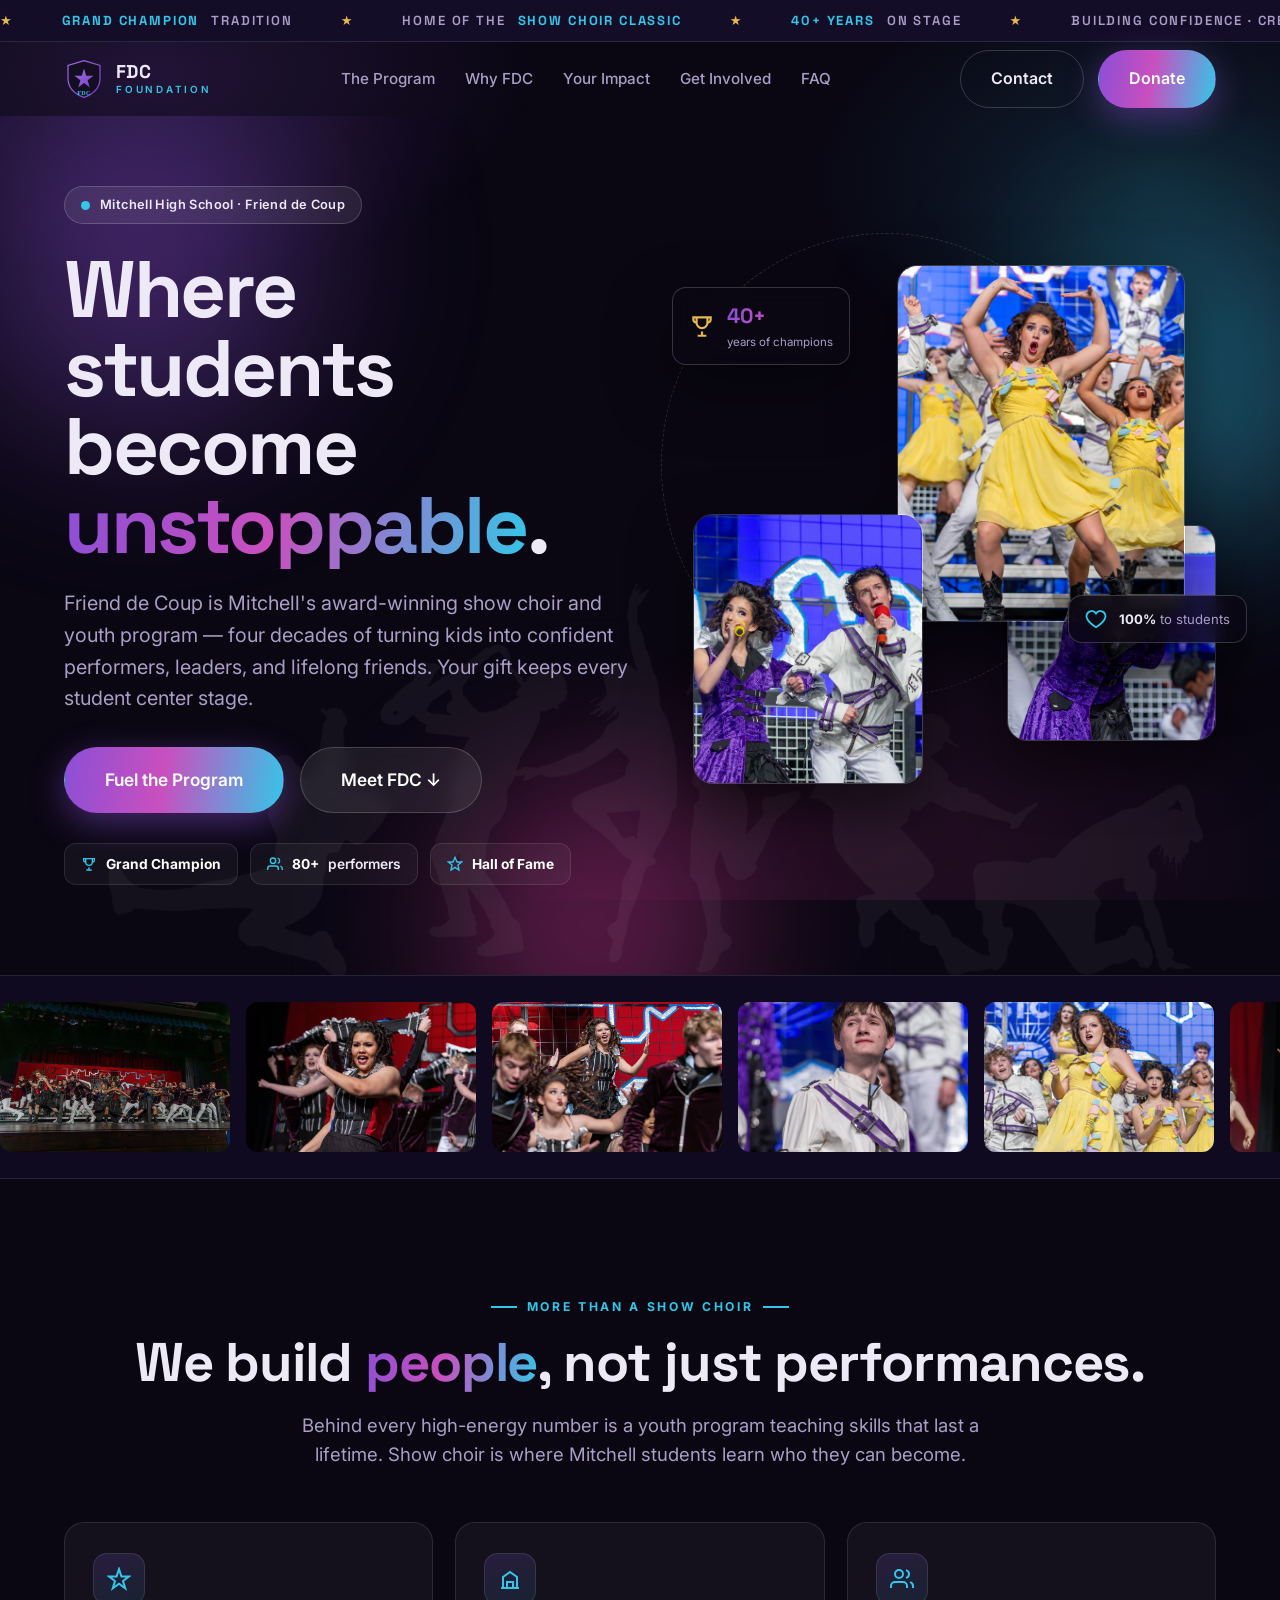
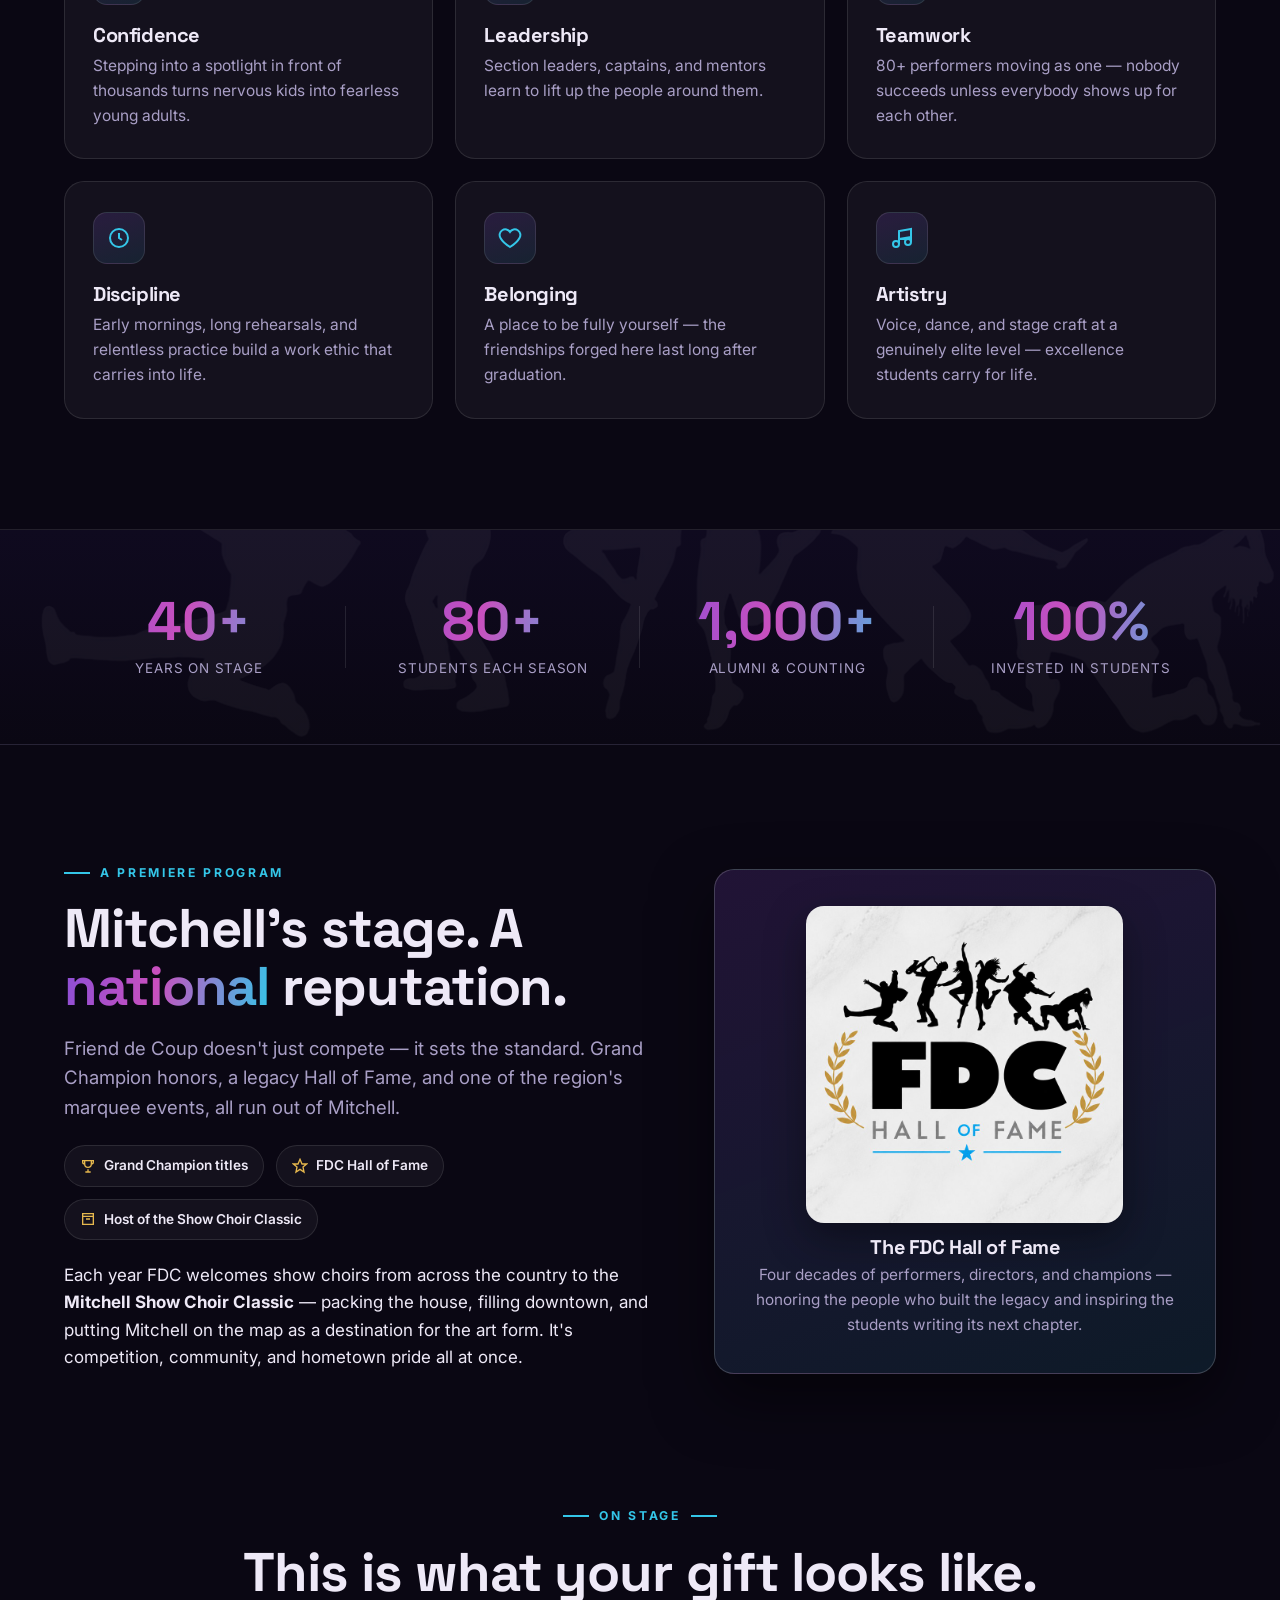
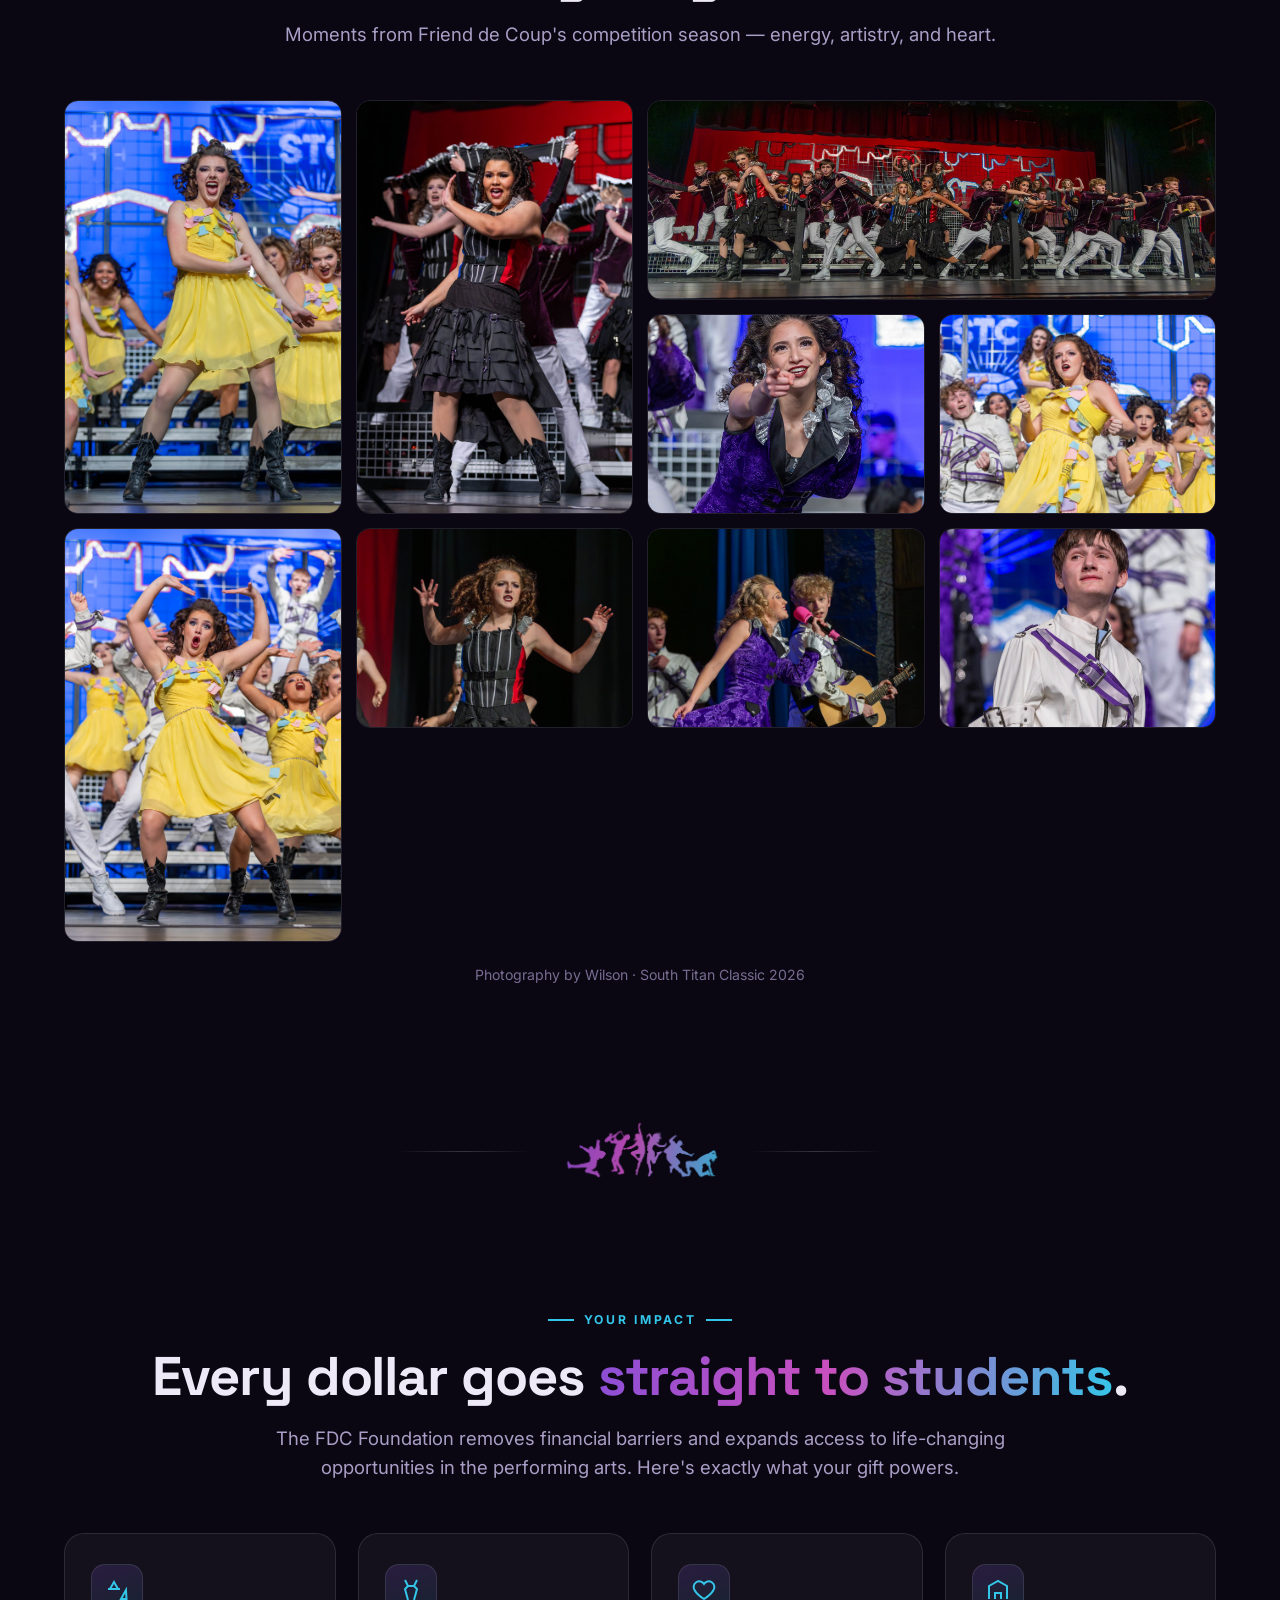
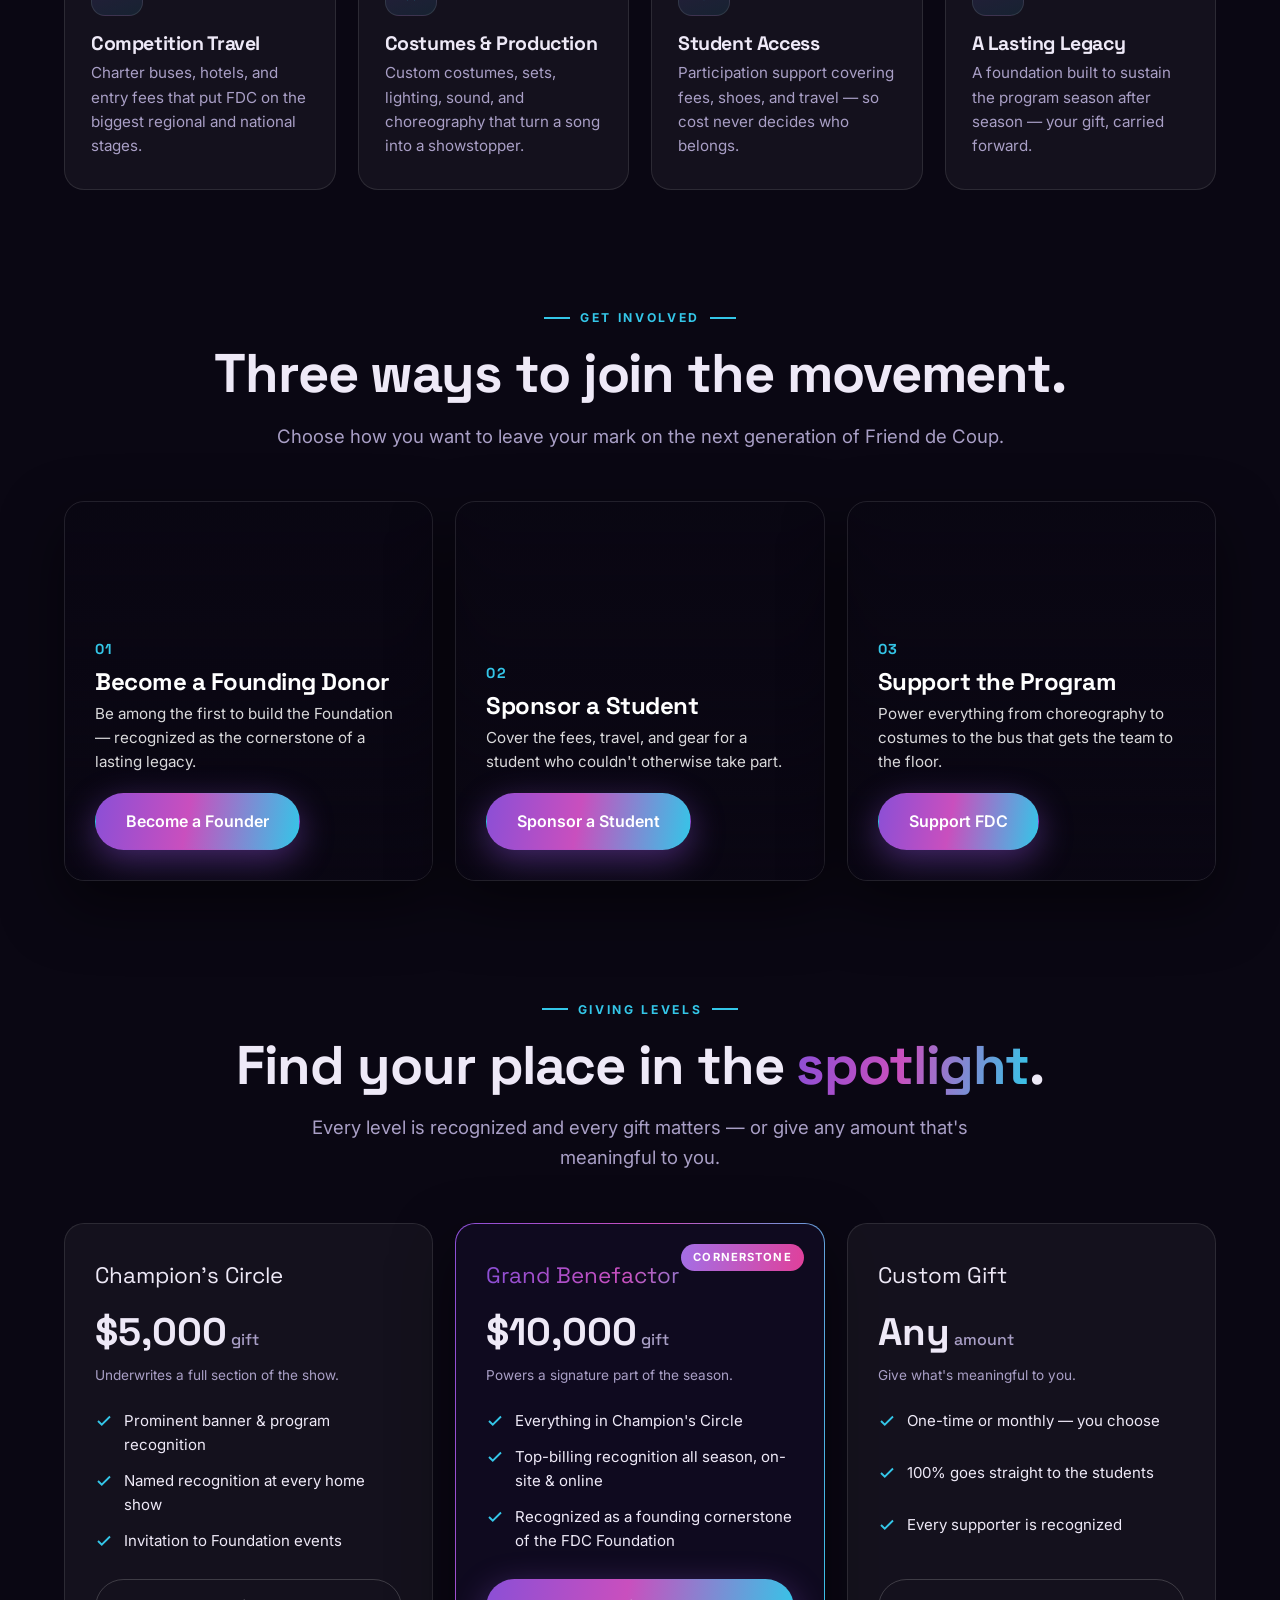
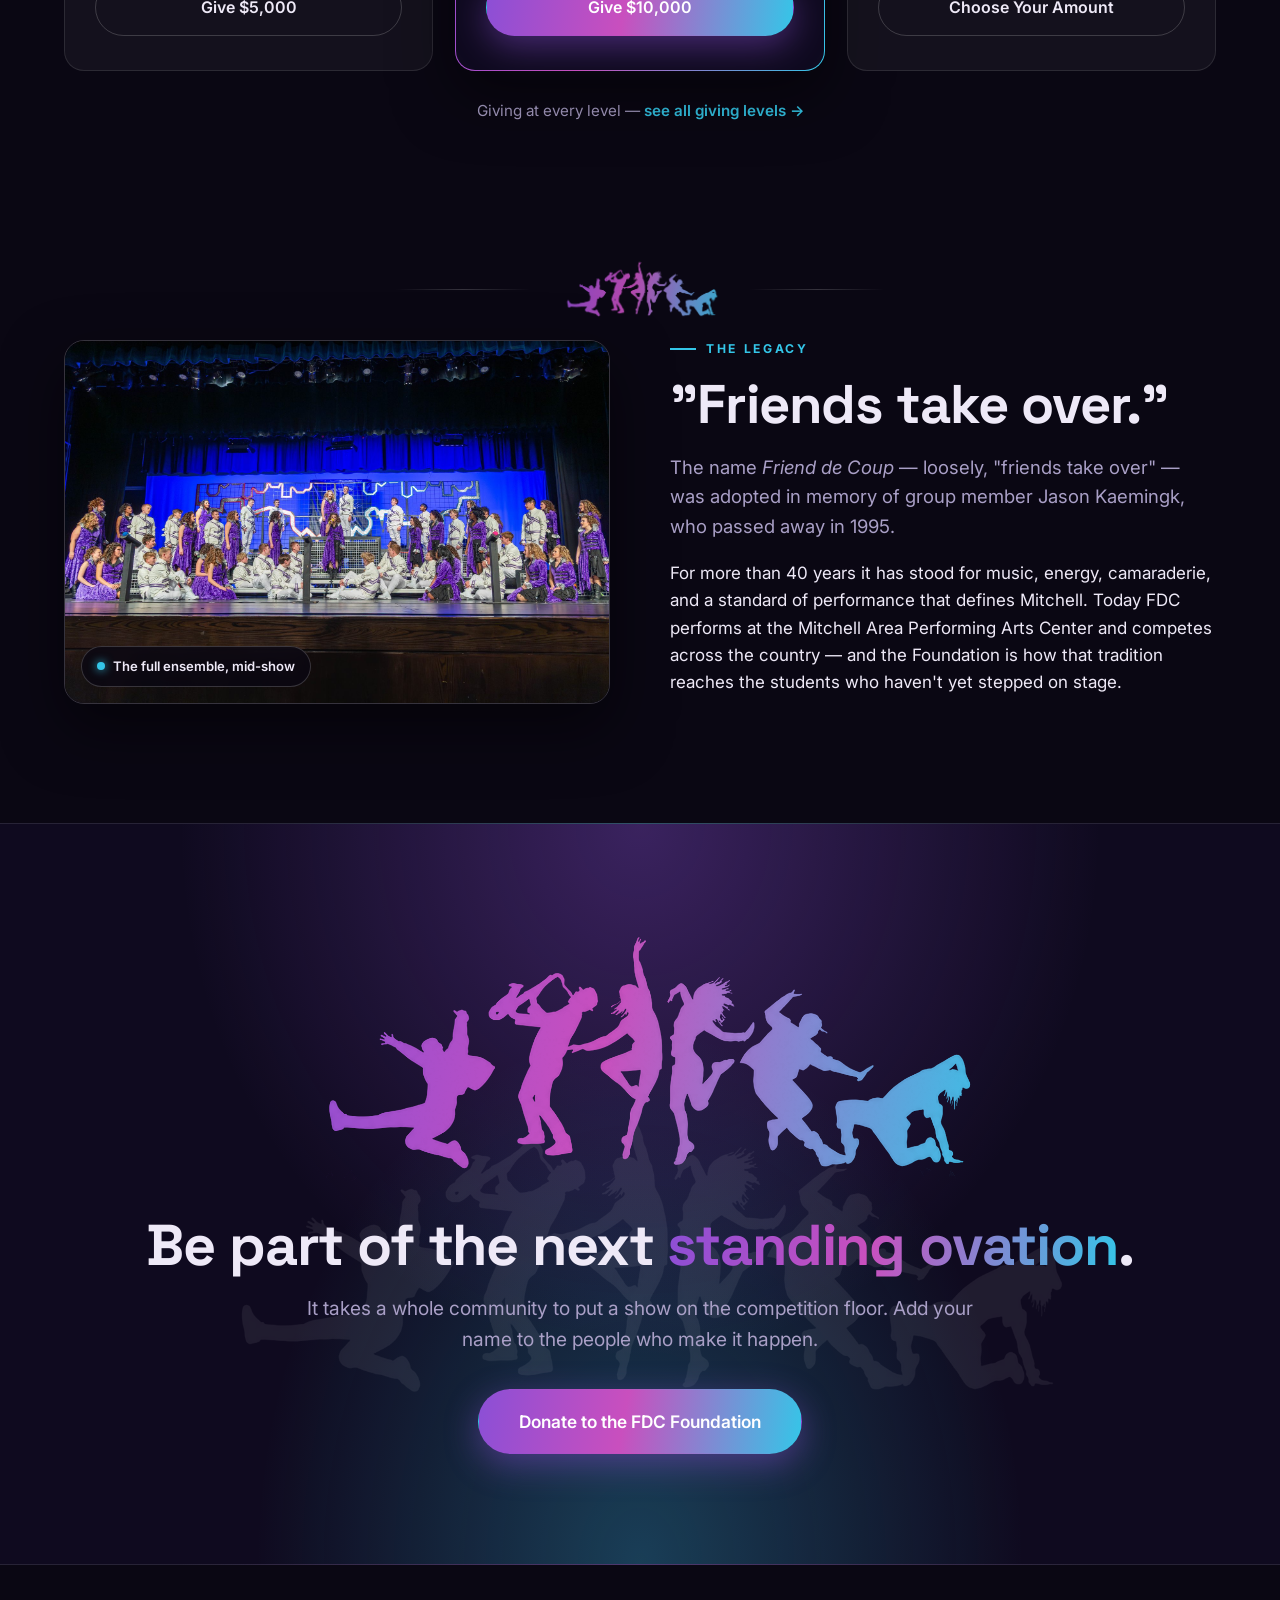
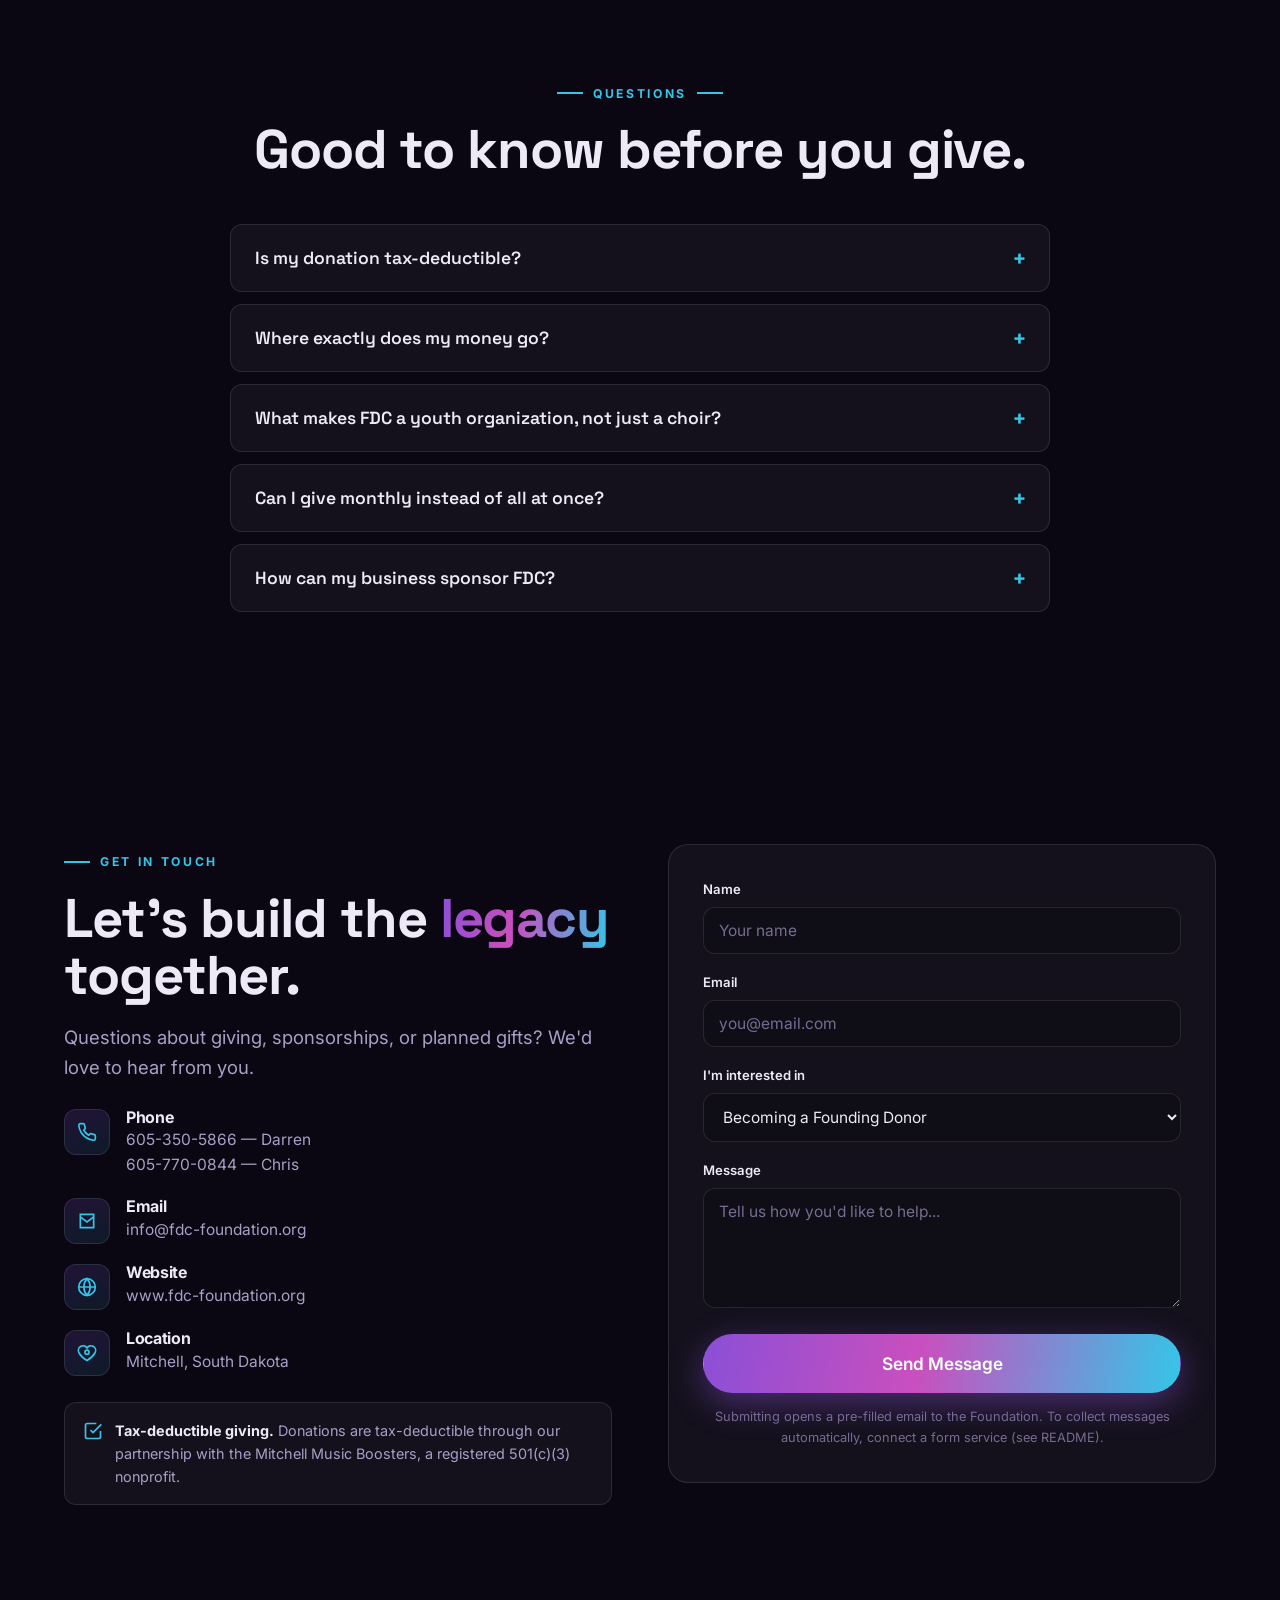
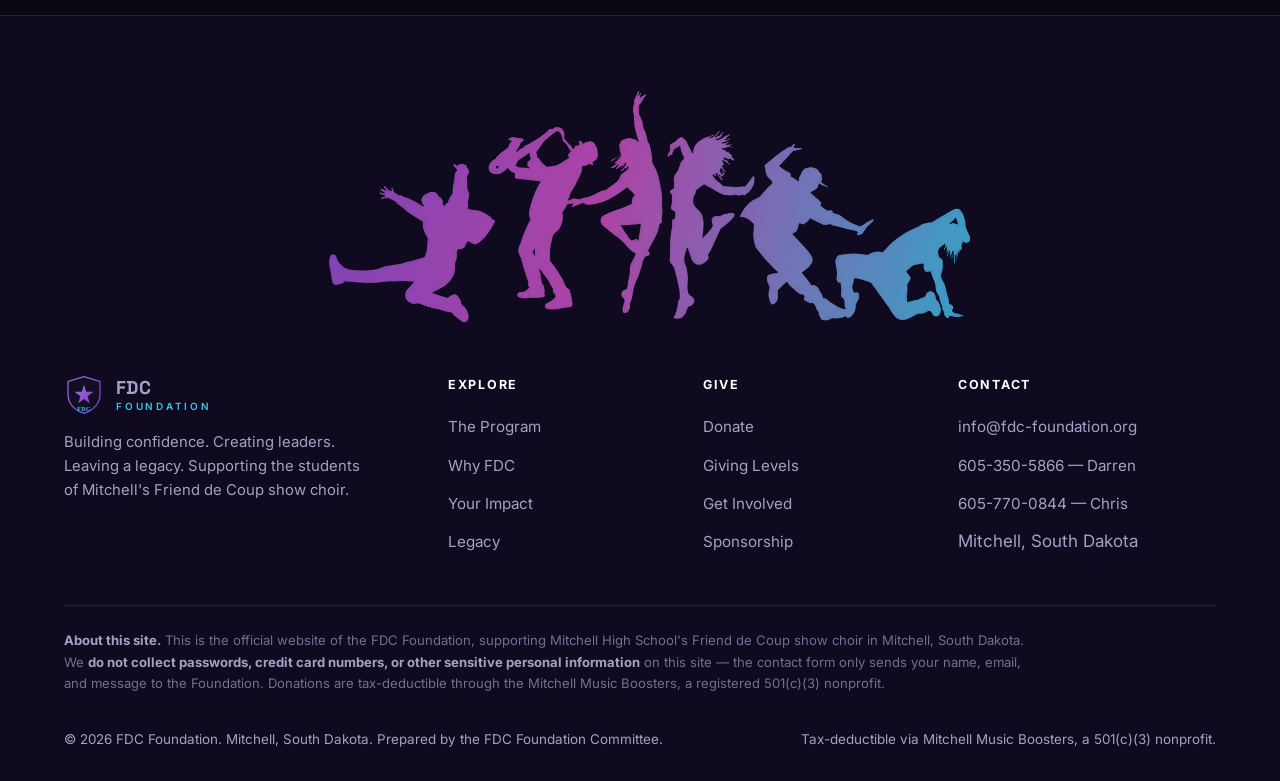
==== commit 35545685: "Add 'About / no data collected' trust note to footer on both pages Legitimacy signal for visitors an" ====
--- a/index.html
+++ b/index.html
@@ -523,6 +523,7 @@
         </div>
       </div>
       <div class="footer-bottom">
+        <p class="footer-note"><strong>About this site.</strong> This is the official website of the FDC Foundation, supporting Mitchell High School's Friend de Coup show choir in Mitchell, South Dakota. We <strong>do not collect passwords, credit card numbers, or other sensitive personal information</strong> on this site — the contact form only sends your name, email, and message to the Foundation. Donations are tax-deductible through the Mitchell Music Boosters, a registered 501(c)(3) nonprofit.</p>
         <span>&copy; <span id="year">2026</span> FDC Foundation. Mitchell, South Dakota. Prepared by the FDC Foundation Committee.</span>
         <span>Tax-deductible via Mitchell Music Boosters, a 501(c)(3) nonprofit.</span>
       </div>
--- a/assets/styles.css
+++ b/assets/styles.css
@@ -311,6 +311,8 @@
 .footer-col a { font-size: 0.95rem; transition: color .2s; }
 .footer-col a:hover { color: var(--cyan); }
 .footer-bottom { margin-top: 50px; padding-top: 24px; border-top: 1px solid var(--line); display: flex; justify-content: space-between; gap: 16px; flex-wrap: wrap; font-size: 0.84rem; }
+.footer-note { flex-basis: 100%; margin: 0 0 18px; max-width: 960px; font-size: 0.82rem; line-height: 1.65; color: var(--muted-2); }
+.footer-note strong { color: var(--muted); }
 
 /* ---------- Donate page ---------- */
 .donate-hero { padding: 60px 0 50px; }
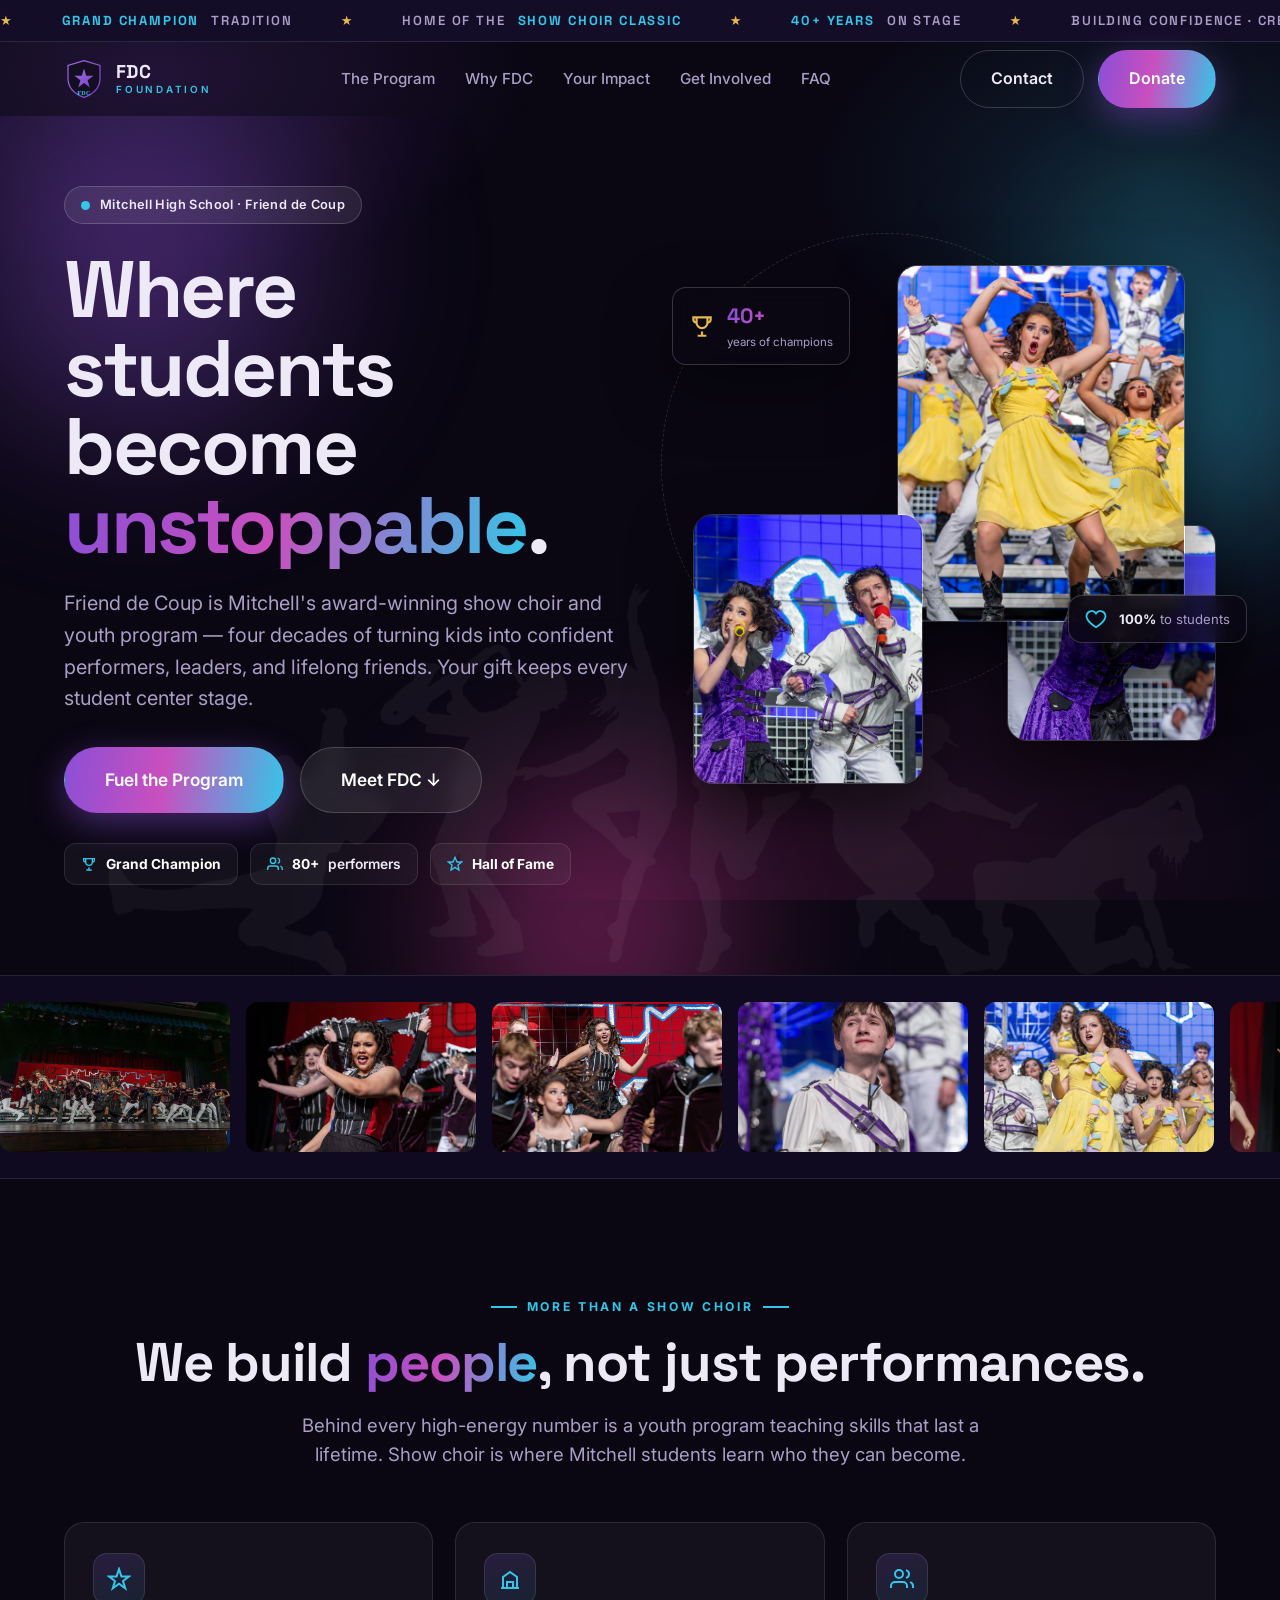
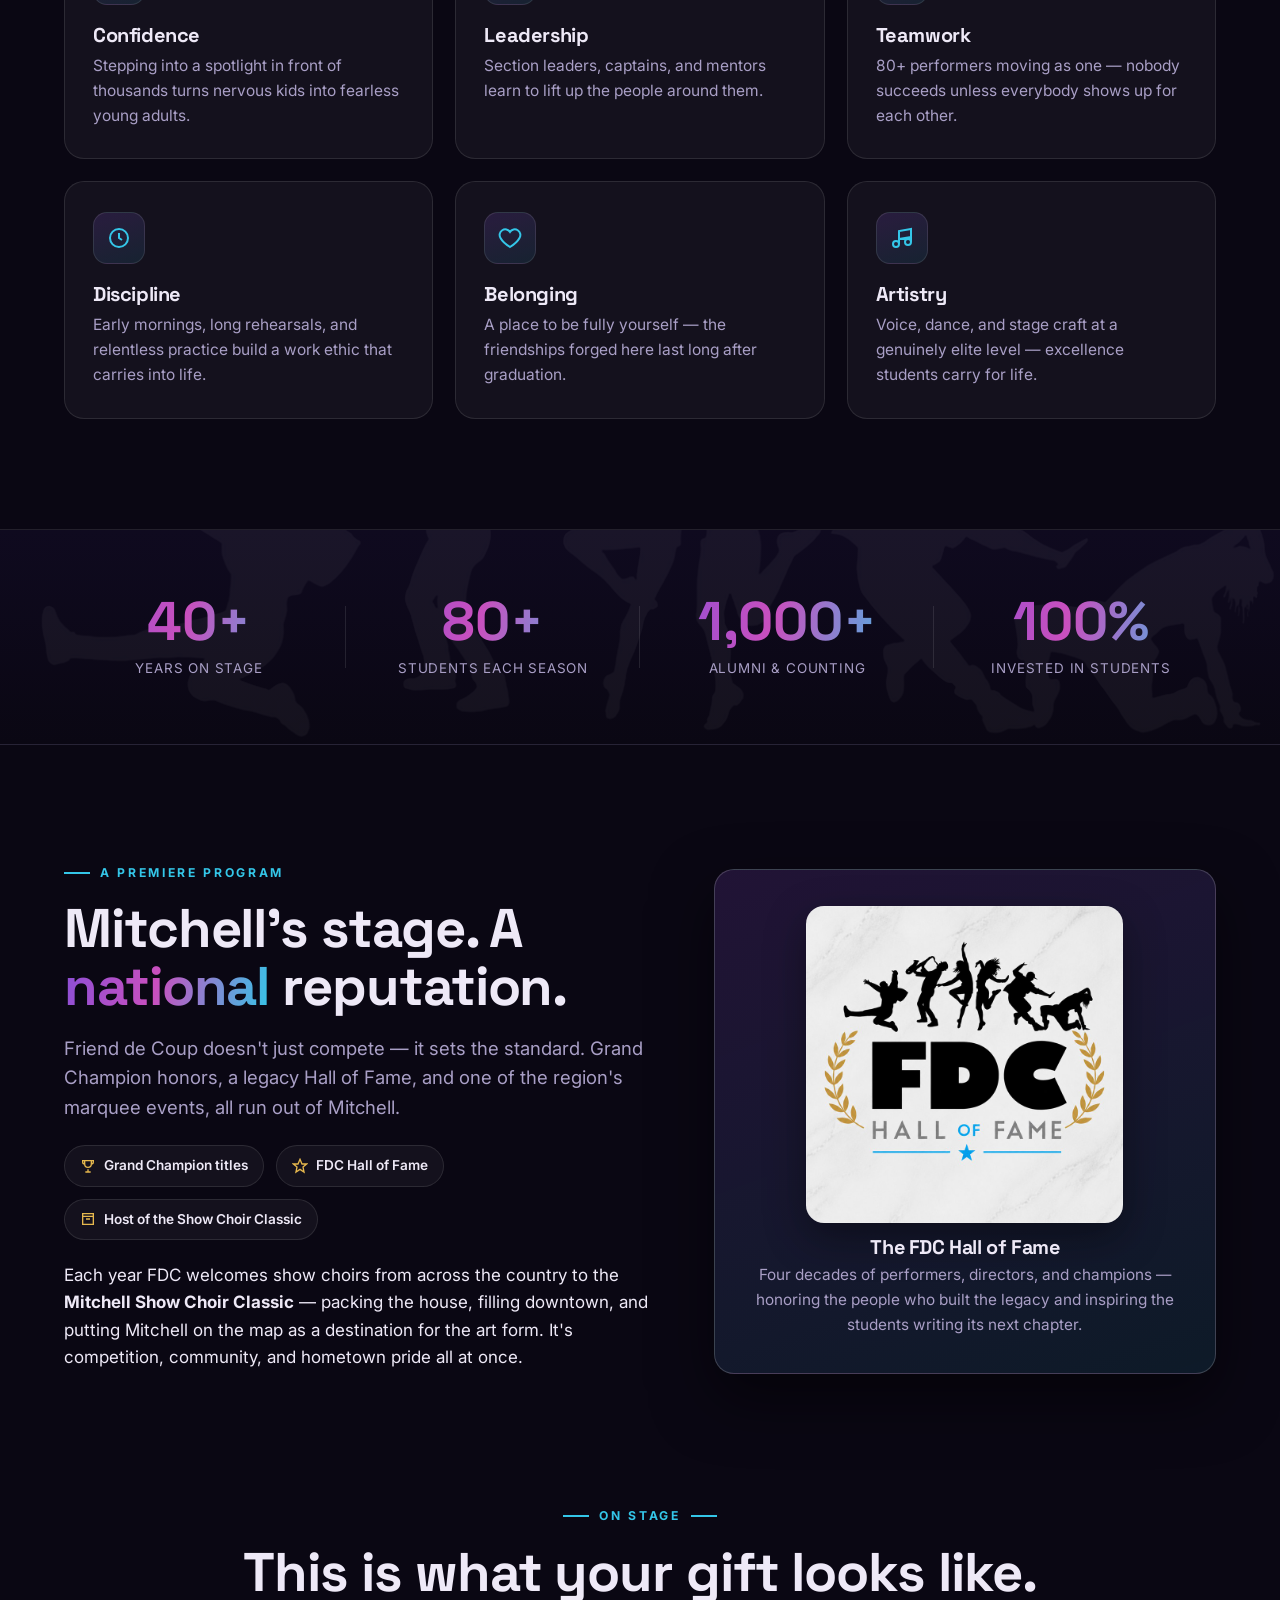
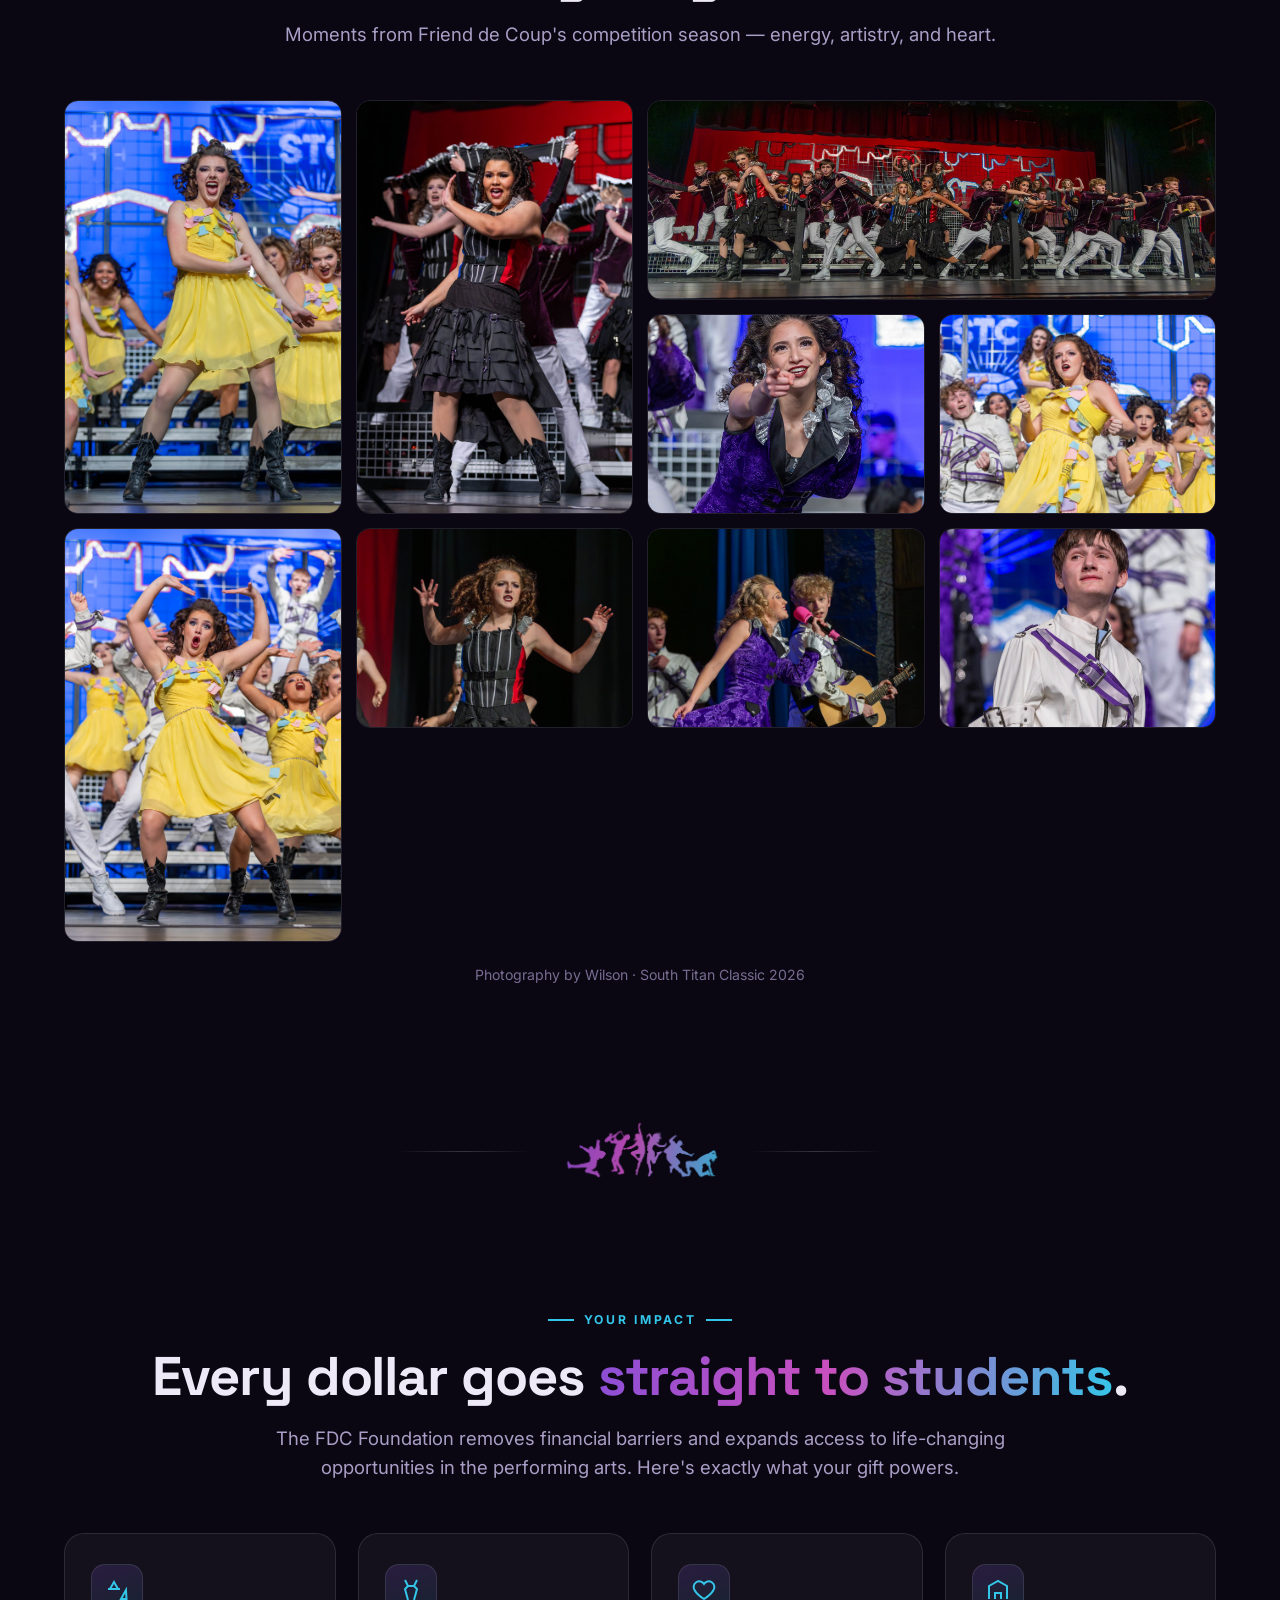
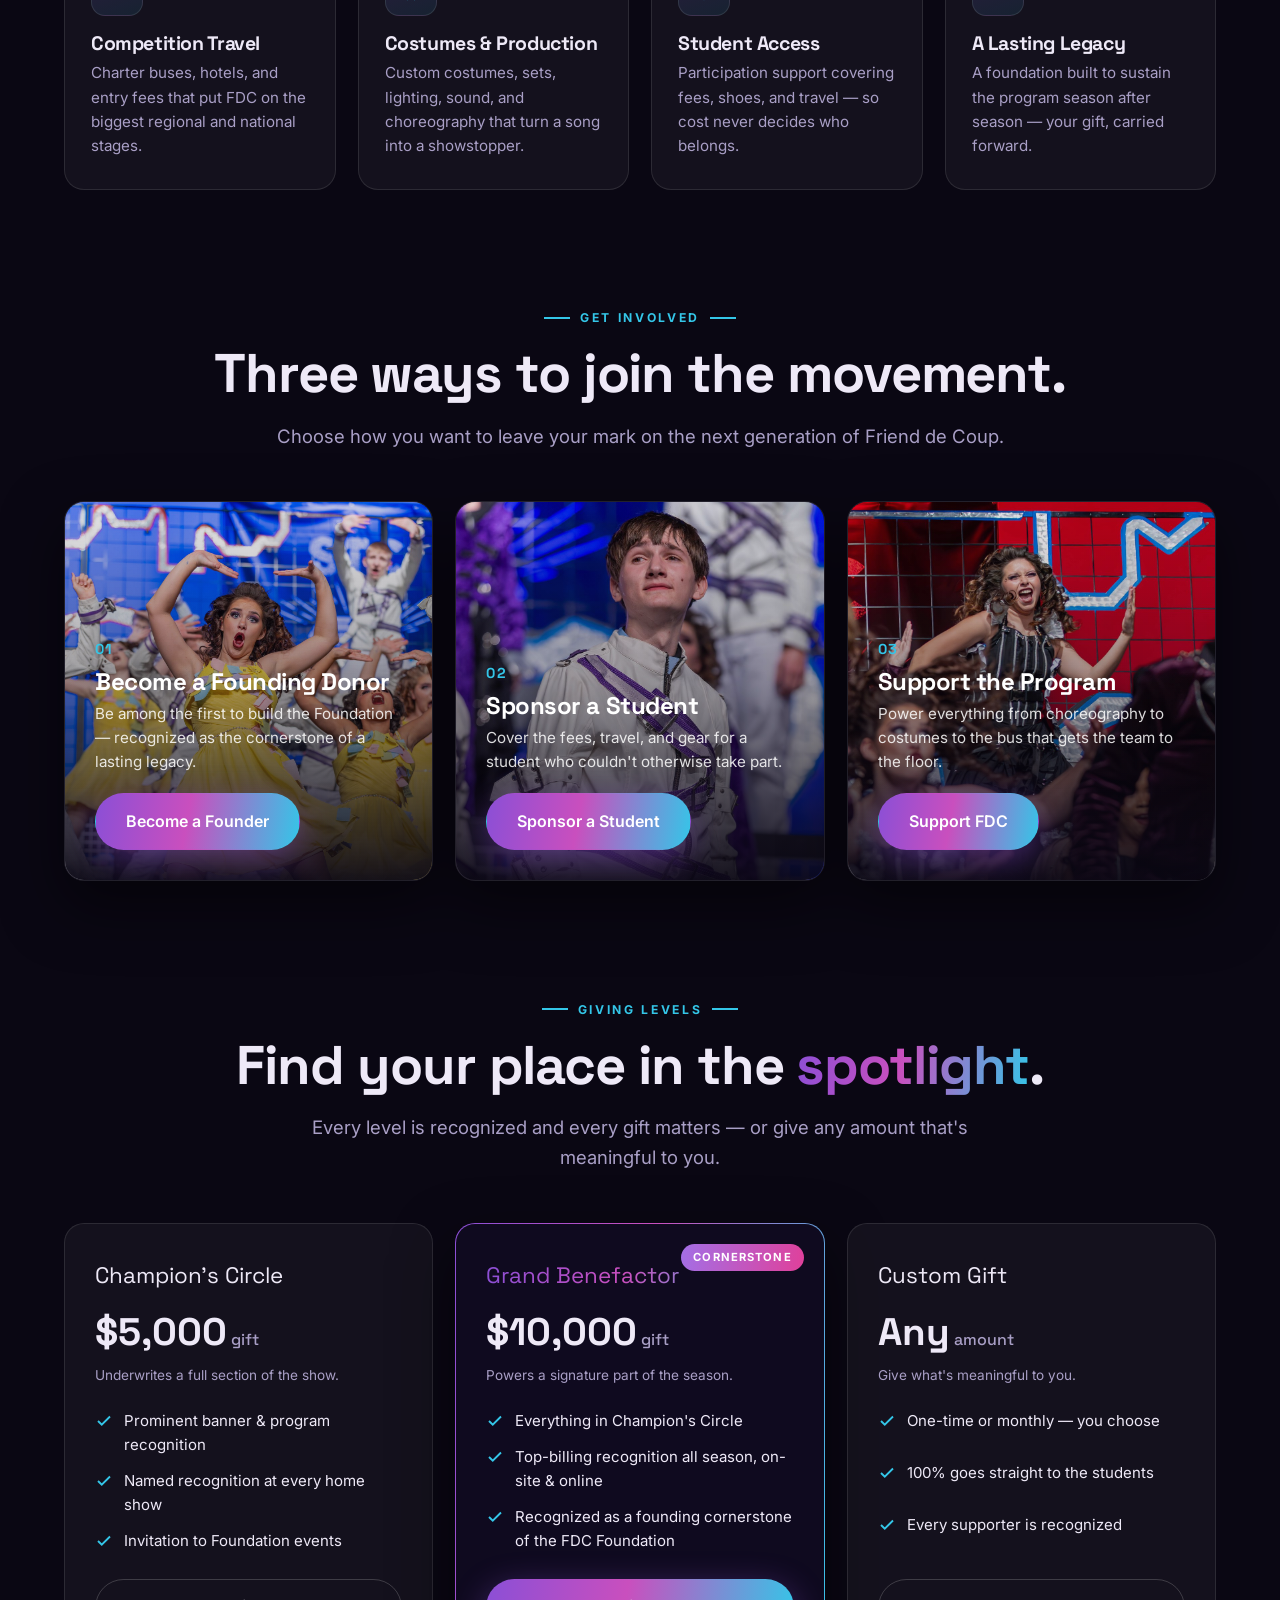
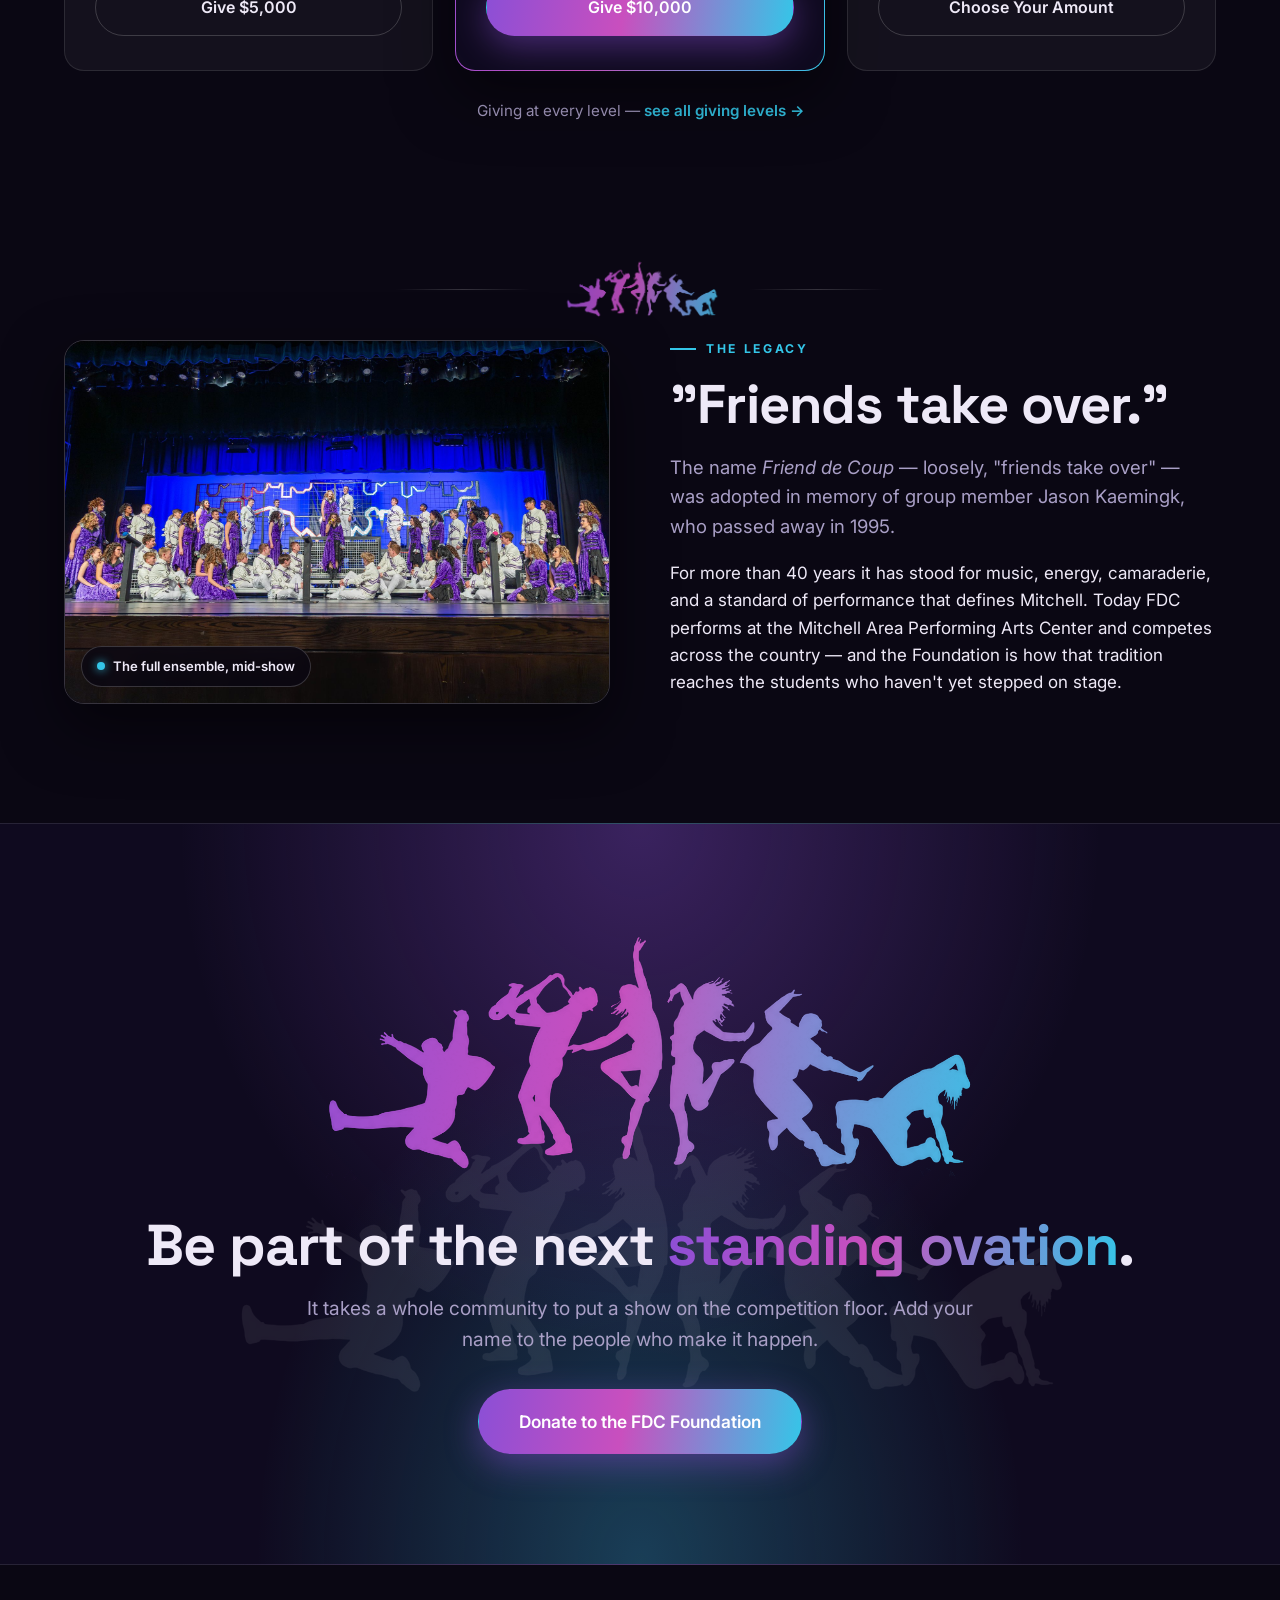
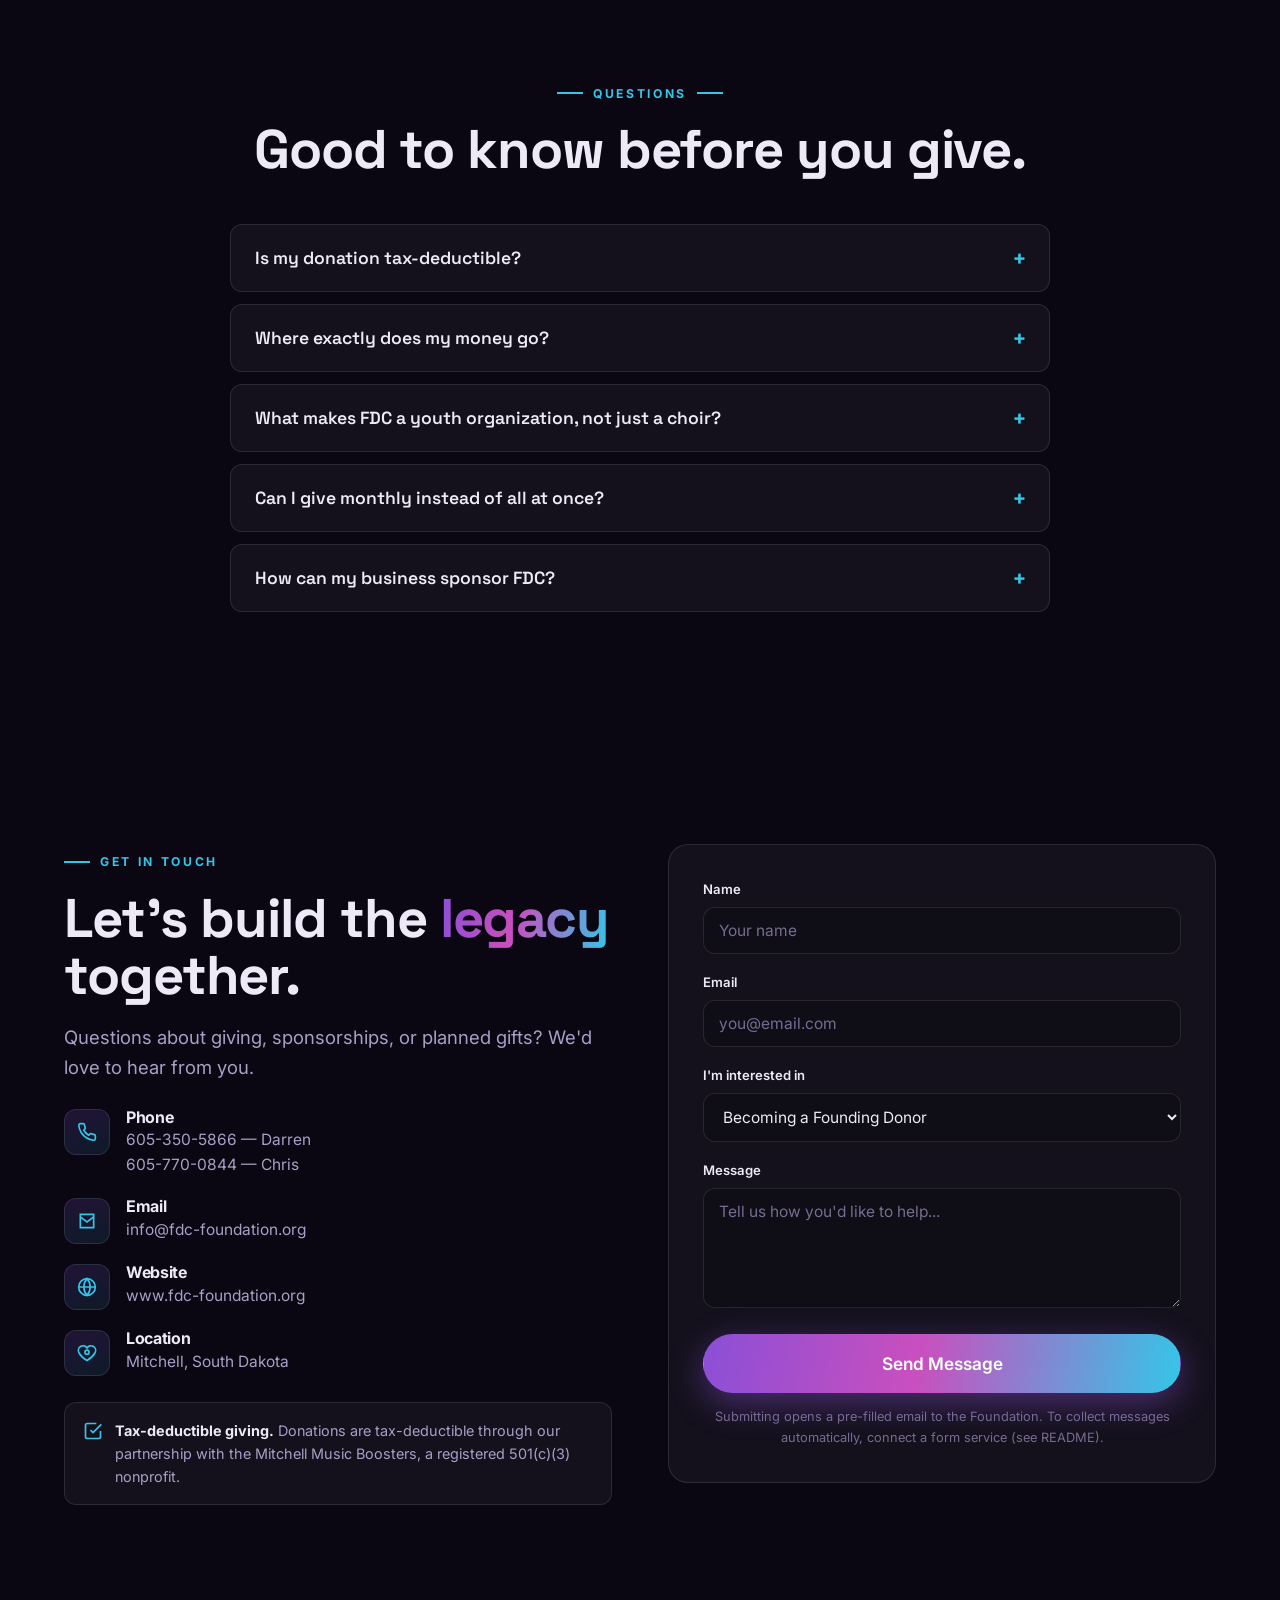
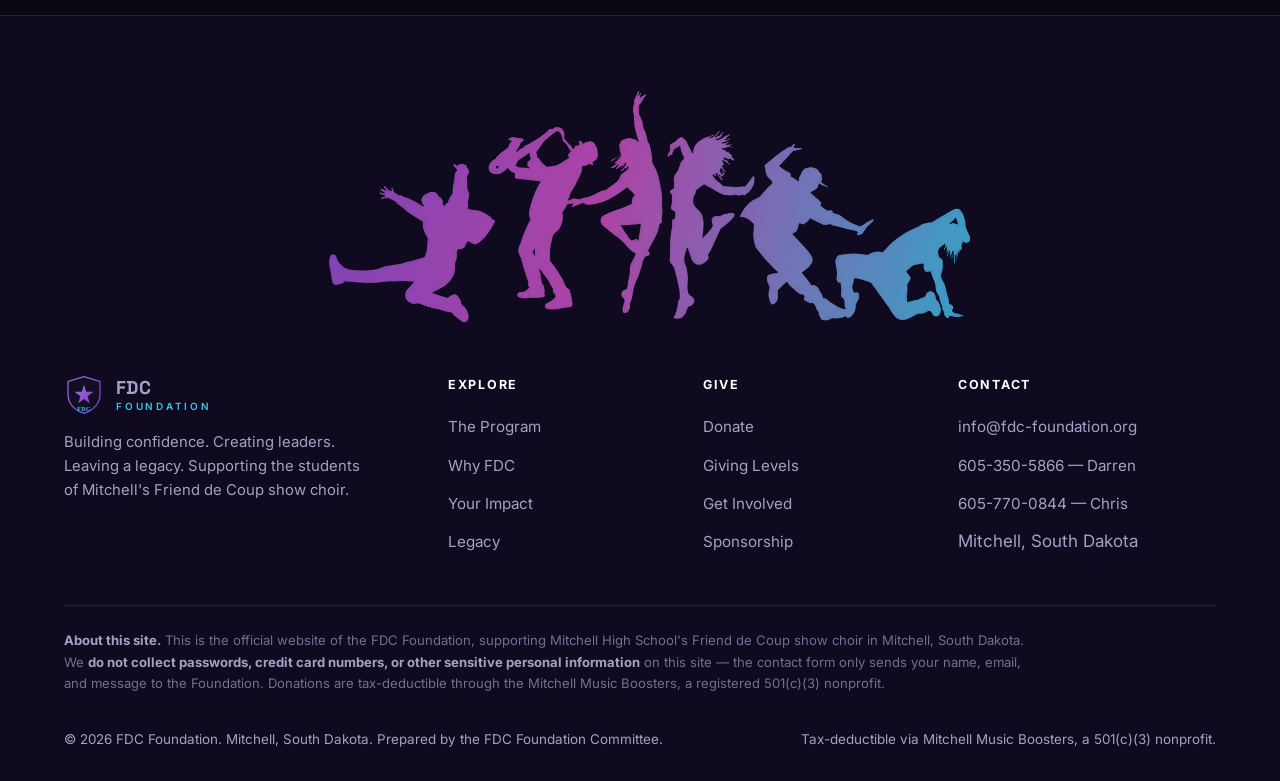
==== commit 48d75d94: "Fix opportunity card images 404ing at /assets/assets/img/ The image paths were set in inline style a" ====
--- a/index.html
+++ b/index.html
@@ -297,19 +297,19 @@
     </div>
     <div class="wrap">
       <div class="opps">
-        <article class="opp reveal" style="--opp-img:url('assets/img/energy-yellow.jpg'); --opp-pos:center 8%">
+        <article class="opp opp--founder reveal">
           <div class="opp__num">01</div>
           <h3>Become a Founding Donor</h3>
           <p>Be among the first to build the Foundation — recognized as the cornerstone of a lasting legacy.</p>
           <a href="donate.html" class="btn btn--grad">Become a Founder</a>
         </article>
-        <article class="opp reveal" data-delay="1" style="--opp-img:url('assets/img/portrait-2.jpg'); --opp-pos:center 5%">
+        <article class="opp opp--sponsor reveal" data-delay="1">
           <div class="opp__num">02</div>
           <h3>Sponsor a Student</h3>
           <p>Cover the fees, travel, and gear for a student who couldn't otherwise take part.</p>
           <a href="donate.html" class="btn btn--grad">Sponsor a Student</a>
         </article>
-        <article class="opp reveal" data-delay="2" style="--opp-img:url('assets/img/energy.jpg')">
+        <article class="opp opp--program reveal" data-delay="2">
           <div class="opp__num">03</div>
           <h3>Support the Program</h3>
           <p>Power everything from choreography to costumes to the bus that gets the team to the floor.</p>
--- a/assets/styles.css
+++ b/assets/styles.css
@@ -239,6 +239,11 @@
 .opp { position: relative; border-radius: var(--radius); overflow: hidden; min-height: 380px; display: flex; flex-direction: column; justify-content: flex-end; padding: 30px; color: #fff; box-shadow: var(--shadow); isolation: isolate; border: 1px solid var(--line); }
 .opp::after { content:""; position:absolute; inset:0; z-index:-1; background: linear-gradient(180deg, rgba(10,7,19,0.1) 0%, rgba(10,7,19,0.35) 48%, rgba(10,7,19,0.94) 100%), var(--opp-img) var(--opp-pos, center)/cover no-repeat; transition: transform .6s var(--ease); }
 .opp:hover::after { transform: scale(1.06); }
+/* Image URLs live here, not in an inline style: a url() inside a custom property
+   resolves against this stylesheet, so an HTML-relative path lands in assets/assets/. */
+.opp--founder { --opp-img: url('img/energy-yellow.jpg'); --opp-pos: center 8%; }
+.opp--sponsor { --opp-img: url('img/portrait-2.jpg'); --opp-pos: center 5%; }
+.opp--program { --opp-img: url('img/energy.jpg'); }
 .opp__num { font-family: var(--font-display); font-weight: 700; font-size: 0.9rem; color: var(--cyan); letter-spacing: 0.1em; margin-bottom: 8px; }
 .opp h3 { font-size: 1.5rem; margin-bottom: 8px; }
 .opp p { color: rgba(255,255,255,0.85); font-size: 0.95rem; margin: 0 0 18px; }
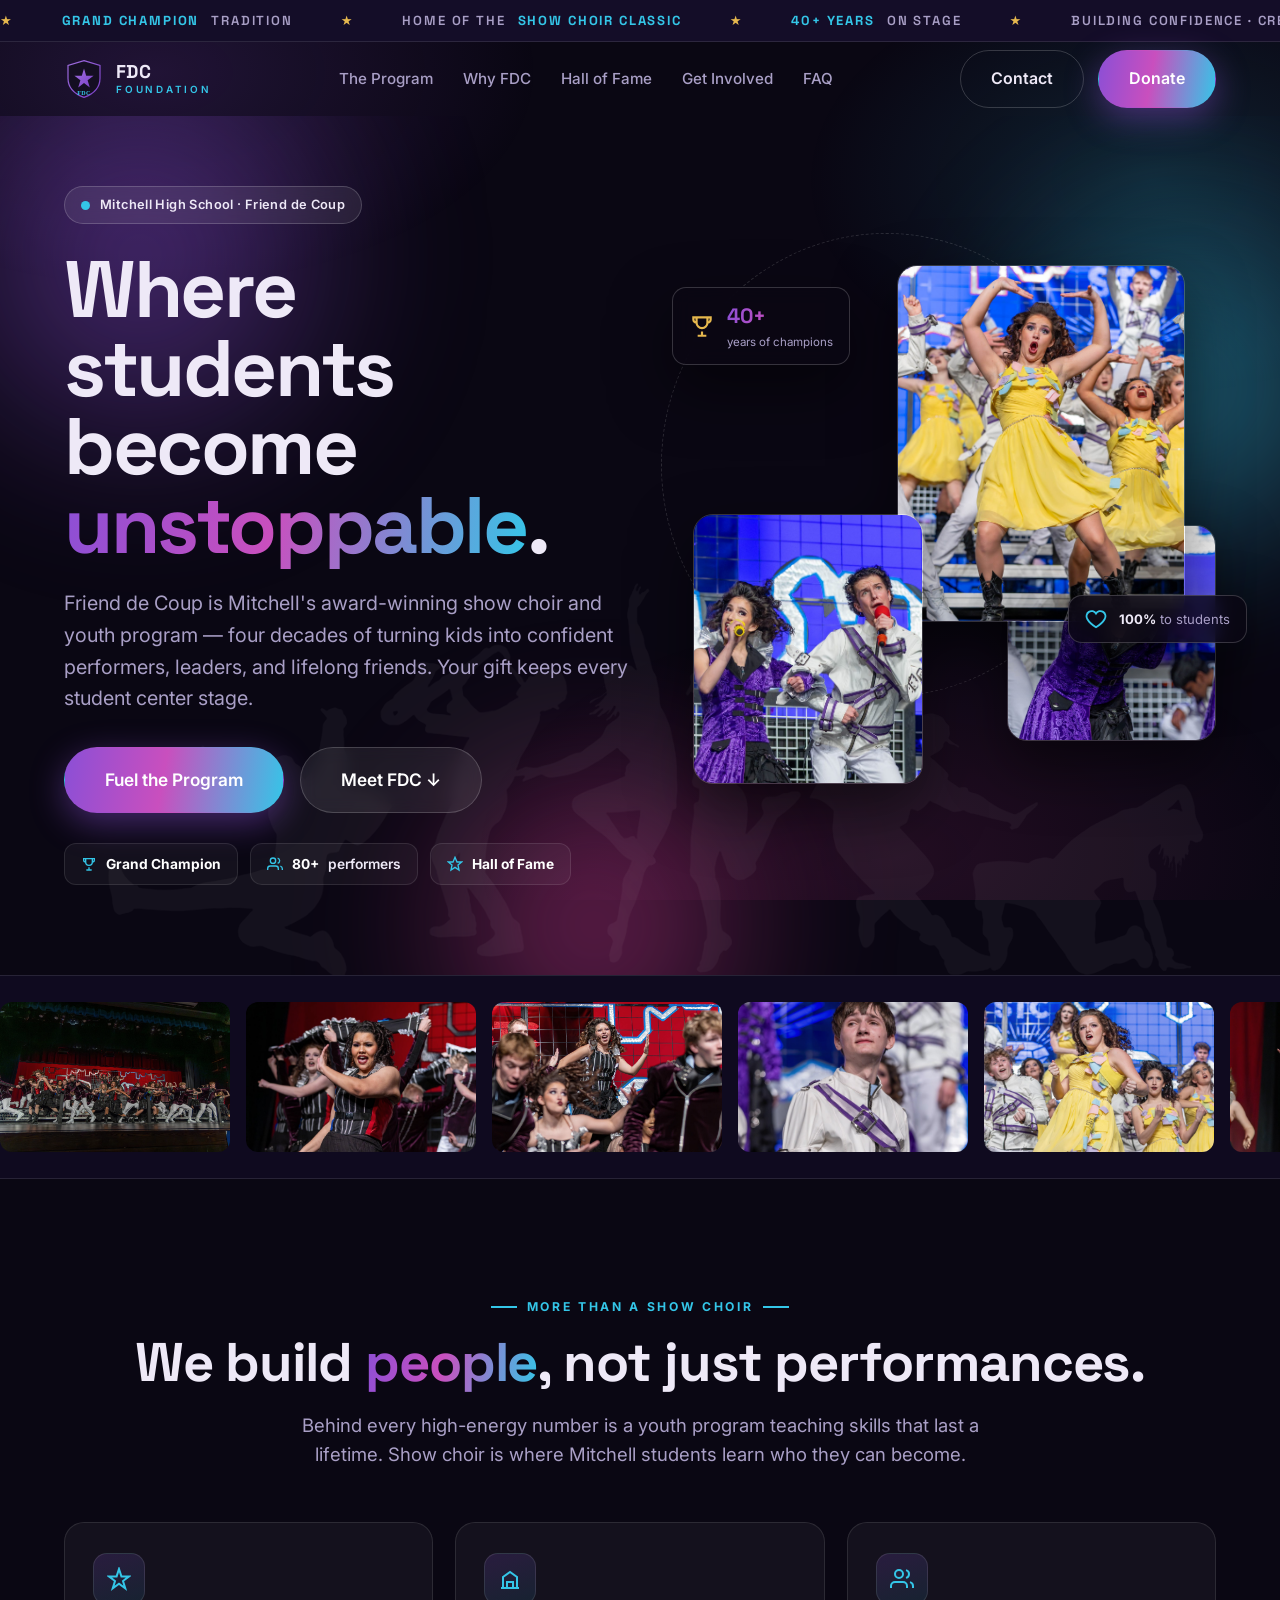
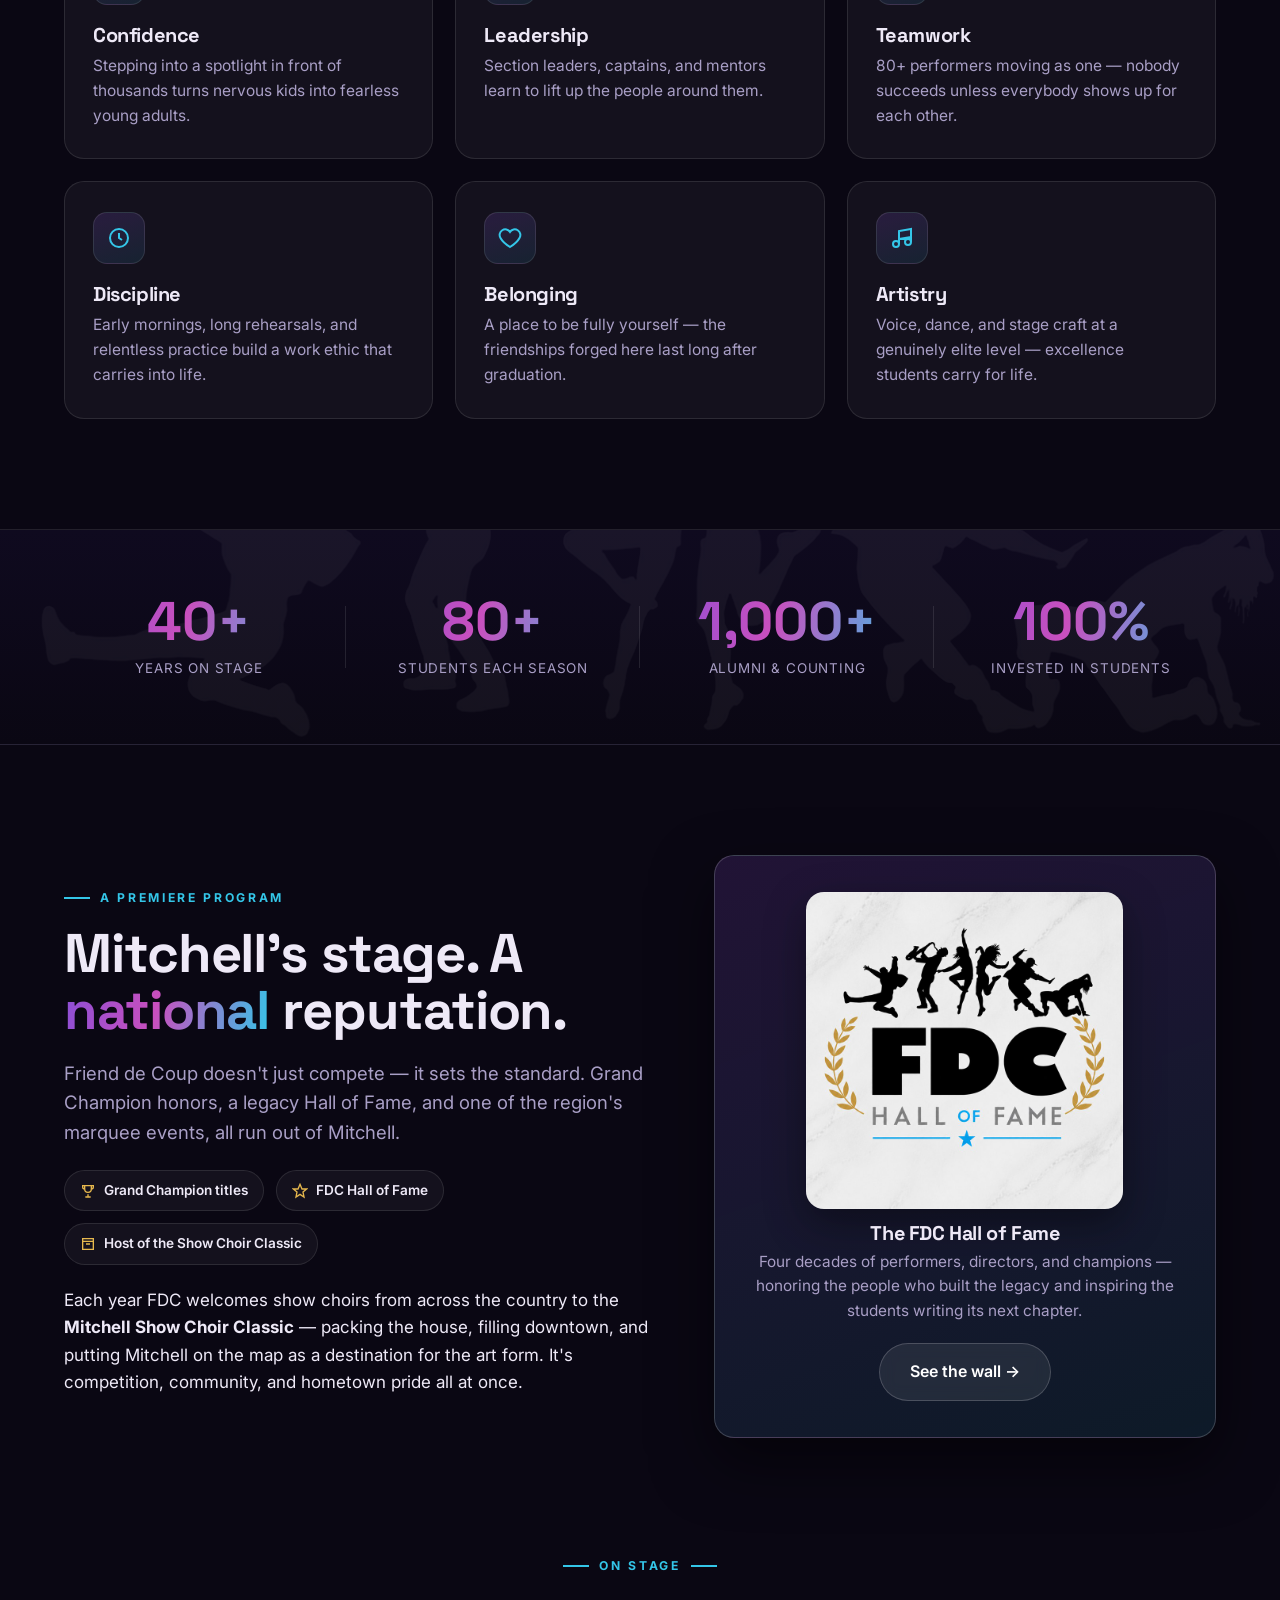
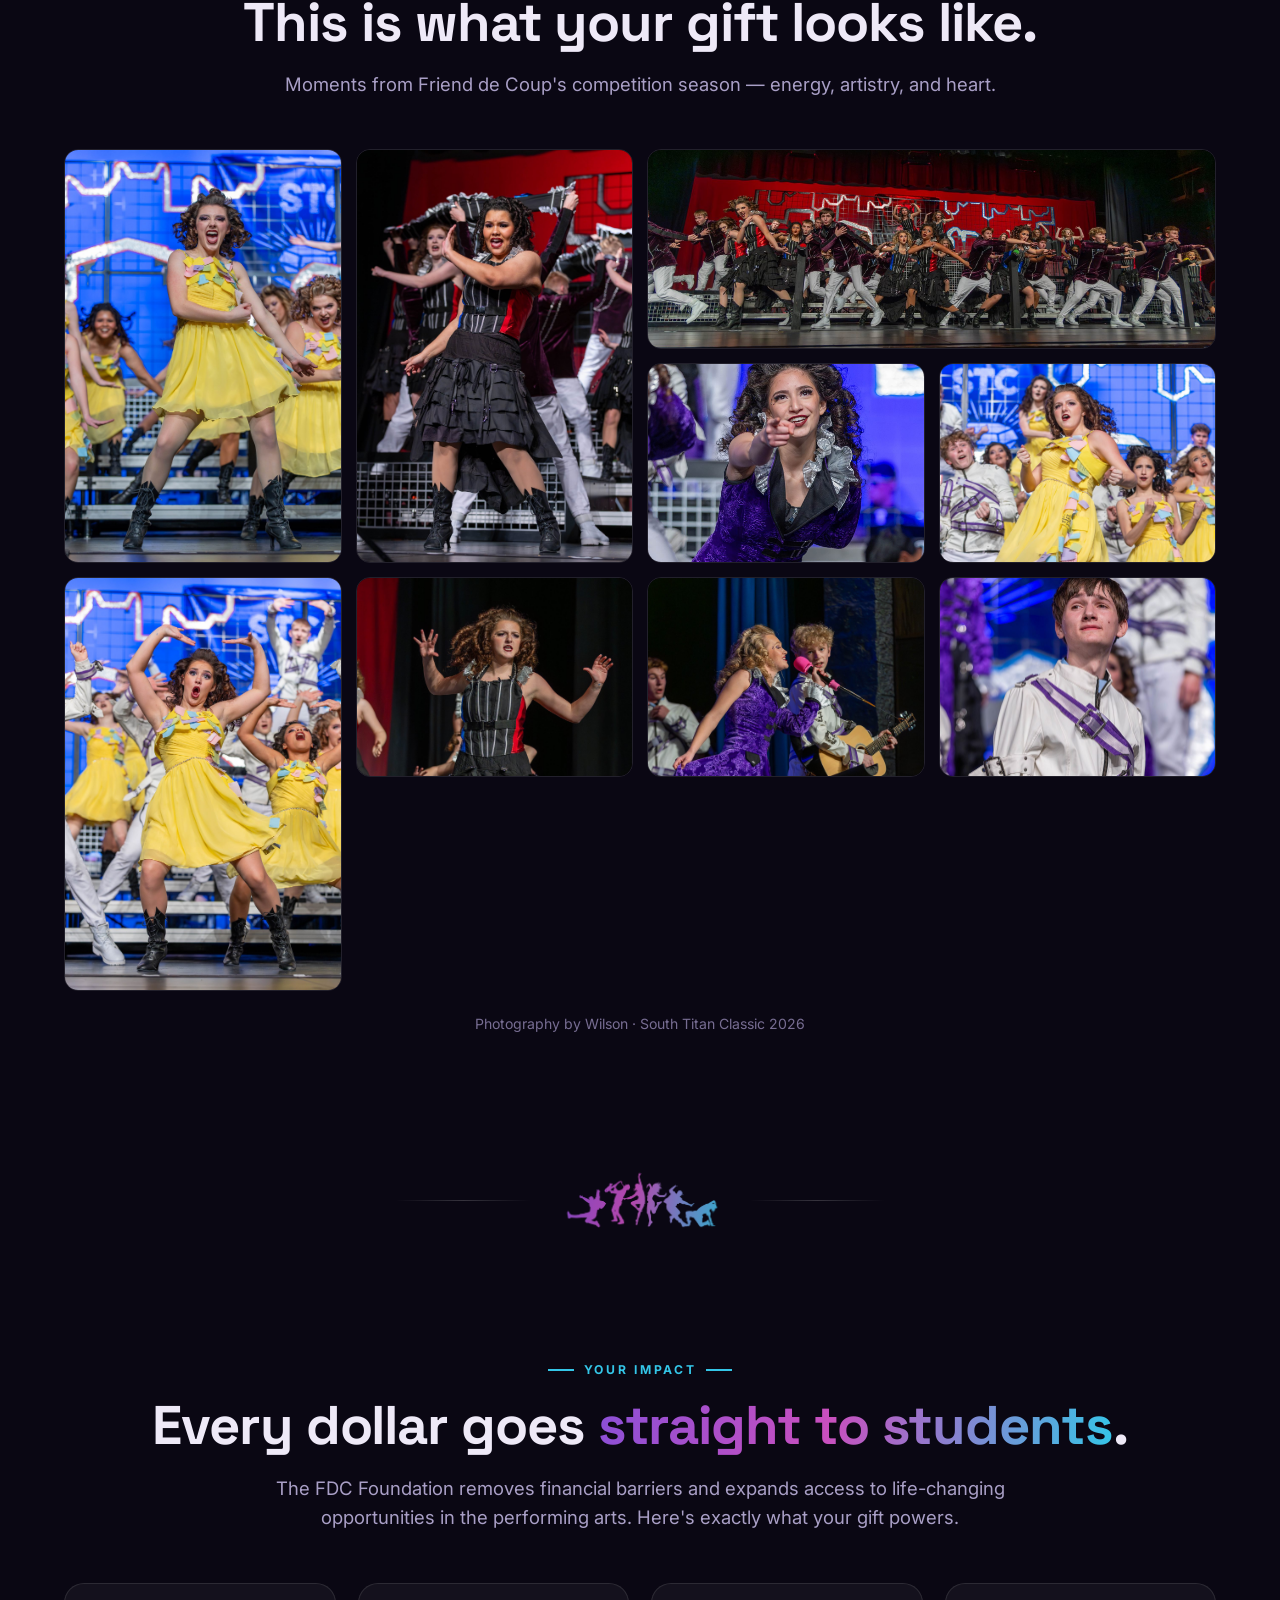
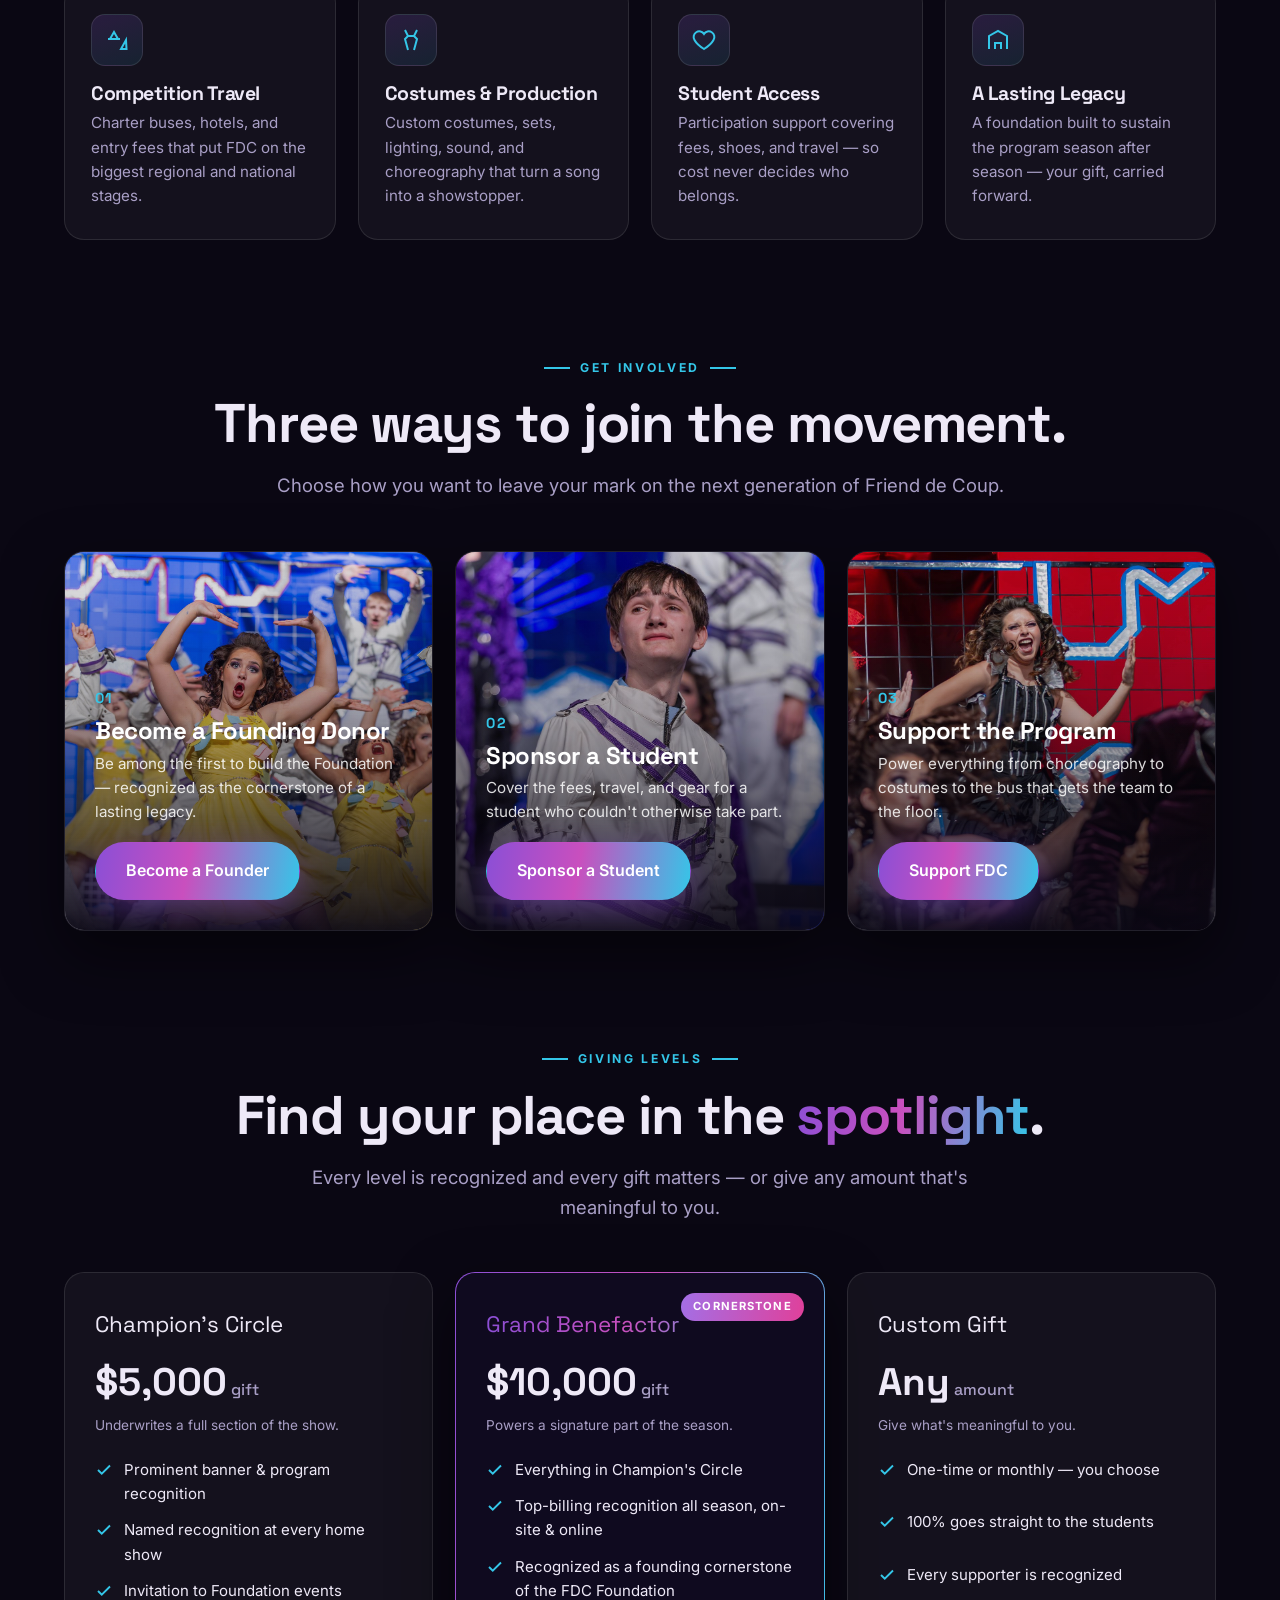
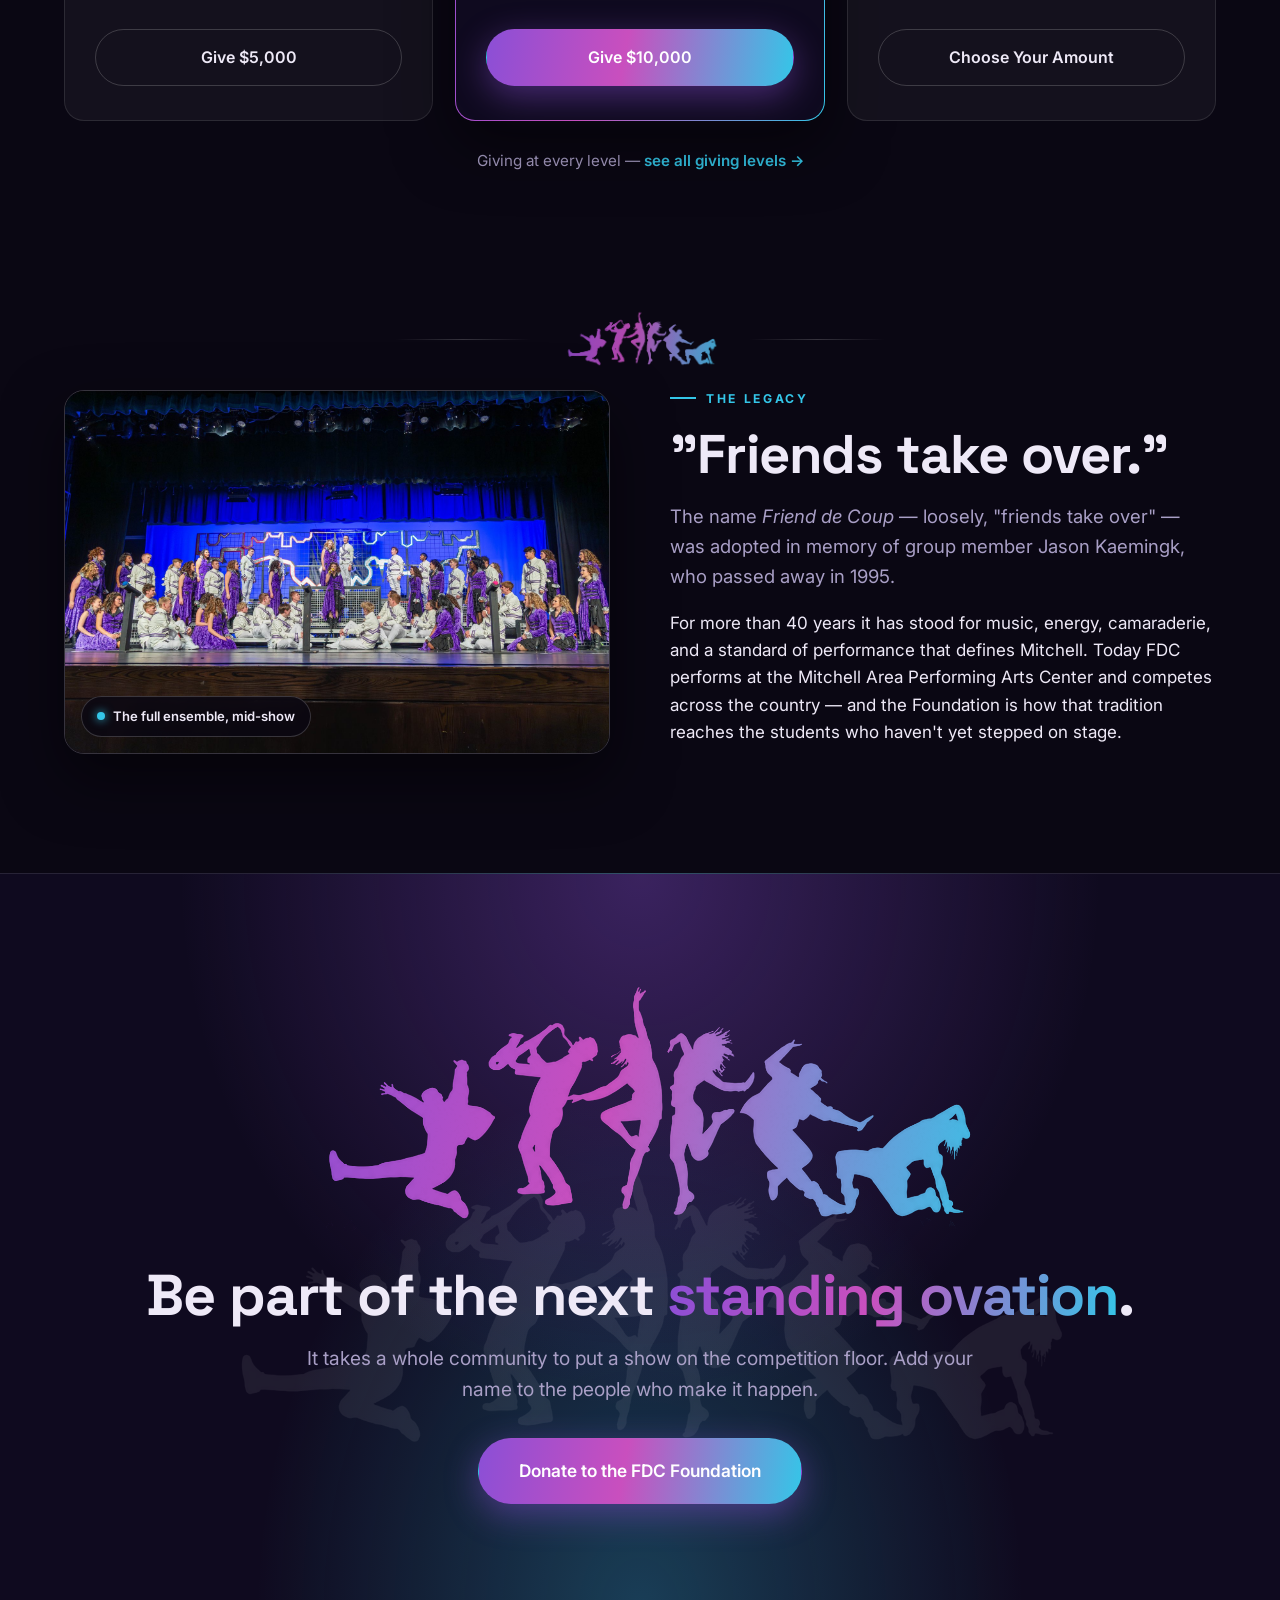
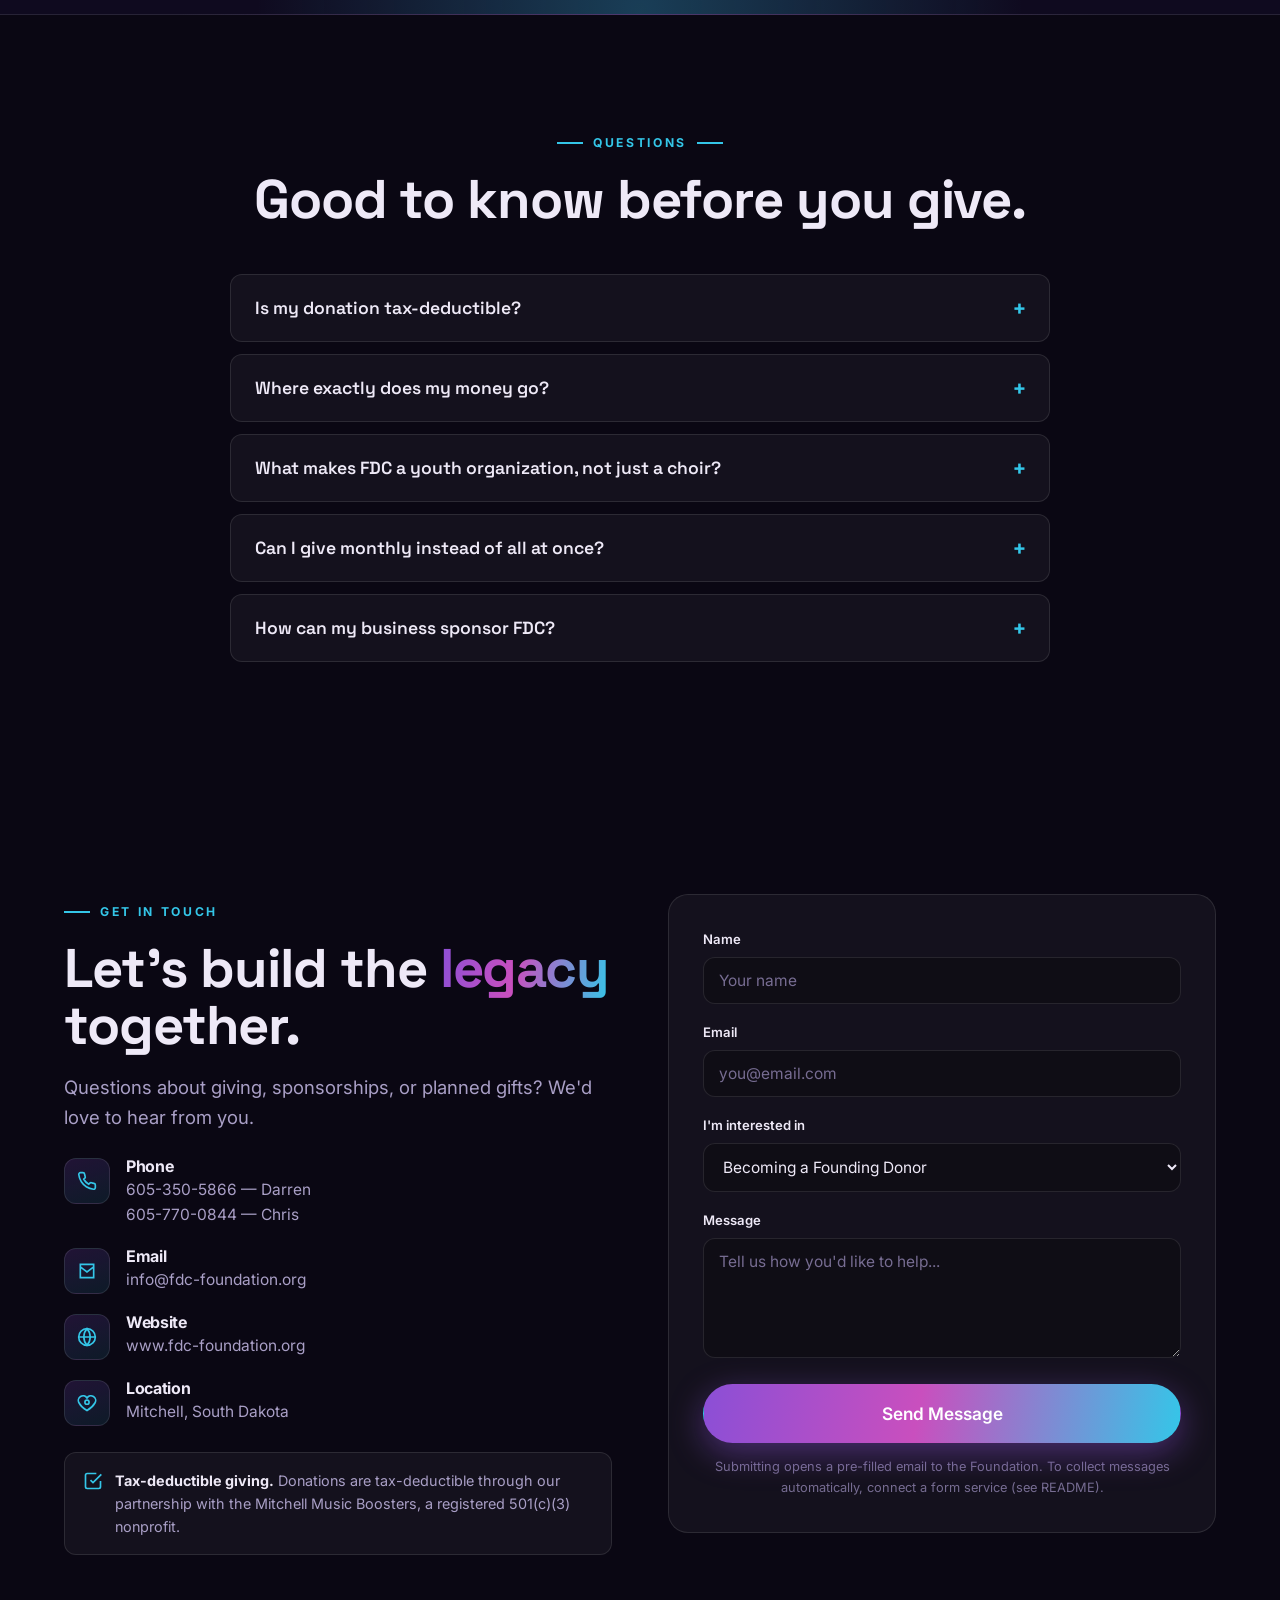
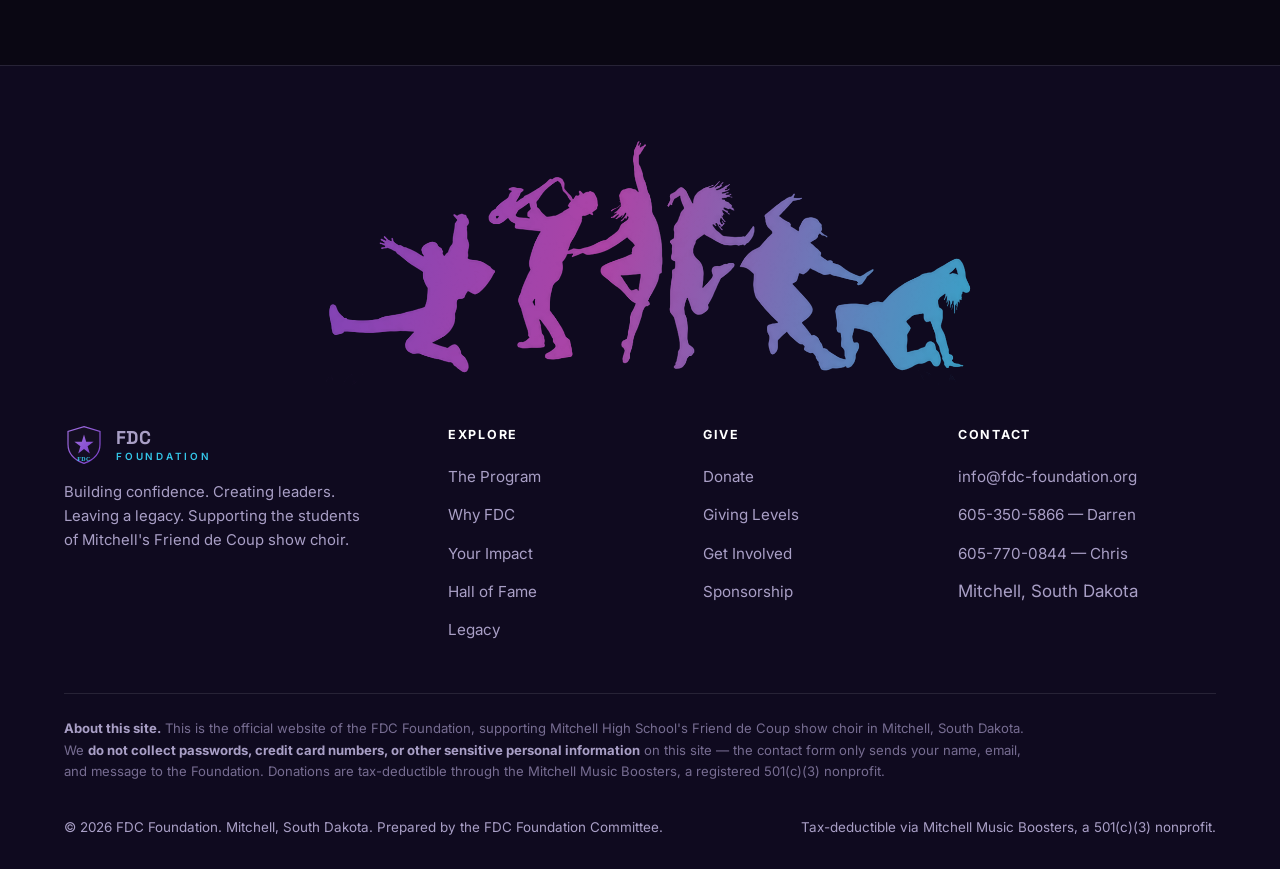
==== commit 717d5a50: "Add the Hall of Fame wall page A donor-facing page for the Hall of Fame wall coming to the Performin" ====
--- a/index.html
+++ b/index.html
@@ -48,7 +48,7 @@
         <ul class="nav__links">
           <li><a href="#about">The Program</a></li>
           <li><a href="#premiere">Why FDC</a></li>
-          <li><a href="#impact">Your Impact</a></li>
+          <li><a href="hall-of-fame.html">Hall of Fame</a></li>
           <li><a href="#give">Get Involved</a></li>
           <li><a href="#faq">FAQ</a></li>
         </ul>
@@ -63,6 +63,7 @@
       <ul>
         <li><a href="#about">The Program</a></li>
         <li><a href="#premiere">Why FDC</a></li>
+        <li><a href="hall-of-fame.html">Hall of Fame</a></li>
         <li><a href="#impact">Your Impact</a></li>
         <li><a href="#give">Get Involved</a></li>
         <li><a href="#faq">FAQ</a></li>
@@ -224,6 +225,7 @@
             <img src="assets/img/hall-of-fame.jpg" alt="FDC Hall of Fame emblem" />
             <h3 style="margin-bottom:6px;">The FDC Hall of Fame</h3>
             <p>Four decades of performers, directors, and champions — honoring the people who built the legacy and inspiring the students writing its next chapter.</p>
+            <a href="hall-of-fame.html" class="btn btn--glass" style="margin-top:20px;">See the wall →</a>
           </div>
         </div>
       </div>
@@ -500,6 +502,7 @@
             <li><a href="#about">The Program</a></li>
             <li><a href="#premiere">Why FDC</a></li>
             <li><a href="#impact">Your Impact</a></li>
+            <li><a href="hall-of-fame.html">Hall of Fame</a></li>
             <li><a href="#legacy">Legacy</a></li>
           </ul>
         </div>
--- a/assets/styles.css
+++ b/assets/styles.css
@@ -439,3 +439,39 @@
   *, *::before, *::after { animation: none !important; transition: none !important; scroll-behavior: auto !important; }
   .reveal { opacity: 1; transform: none; }
 }
+
+/* ---------- Hall of Fame wall page ---------- */
+.hof-hero { padding: 70px 0 30px; }
+.lights-bar { display: flex; align-items: center; justify-content: center; gap: 16px; flex-wrap: wrap; margin-top: 30px; }
+.lights-hint { color: var(--muted-2); font-size: 0.86rem; }
+.lights-dot { display: inline-block; width: 8px; height: 8px; border-radius: 50%; background: var(--gold); box-shadow: 0 0 10px rgba(230,184,78,0.9); }
+body.lights-down .lights-dot { background: var(--cyan); box-shadow: 0 0 12px rgba(52,198,232,0.9); }
+
+.wall { display: grid; grid-template-columns: 1.5fr 1fr; gap: 36px; align-items: center; margin-top: 60px; }
+.wall__view { border-radius: var(--radius); overflow: hidden; border: 1px solid var(--line); box-shadow: var(--shadow); background: #100d16; }
+.wall__view svg { display: block; width: 100%; height: auto; }
+.wall--flip .wall__view { order: 2; }
+.wall__tag { display: block; font-weight: 700; font-size: 0.72rem; letter-spacing: 0.22em; text-transform: uppercase; color: var(--cyan); margin-bottom: 10px; }
+.wall__copy h3 { font-size: 1.7rem; margin-bottom: 12px; }
+.wall__copy p { color: var(--muted); margin: 0; }
+.wall__facts { display: grid; gap: 10px; margin-top: 20px; }
+.wall__facts li { position: relative; padding-left: 26px; font-size: 0.95rem; }
+.wall__facts li::before { content: ""; position: absolute; left: 0; top: 0.62em; width: 14px; height: 2px; background: var(--grad); }
+
+/* House-lights states inside the elevations */
+.wall__view .glow { opacity: 0.34; }
+.wall__view .wash { opacity: 0; }
+.wall__view .roomlight { opacity: 0.42; }
+.wall__view .glow, .wall__view .wash, .wall__view .roomlight { transition: opacity .5s var(--ease); }
+body.lights-down .wall__view .glow { opacity: 1; }
+body.lights-down .wall__view .wash { opacity: 0.85; }
+body.lights-down .wall__view .roomlight { opacity: 0.1; }
+
+.wall-cta { display: grid; grid-template-columns: 1.3fr 0.7fr; gap: 32px; align-items: center; padding: 44px; border-radius: var(--radius); background: var(--grad-soft); border: 1px solid var(--line-2); box-shadow: var(--shadow); }
+.wall-cta__actions { display: flex; flex-direction: column; gap: 14px; }
+
+@media (max-width: 900px) {
+  .wall { grid-template-columns: 1fr; gap: 26px; margin-top: 46px; }
+  .wall--flip .wall__view { order: 0; }
+  .wall-cta { grid-template-columns: 1fr; padding: 32px; }
+}
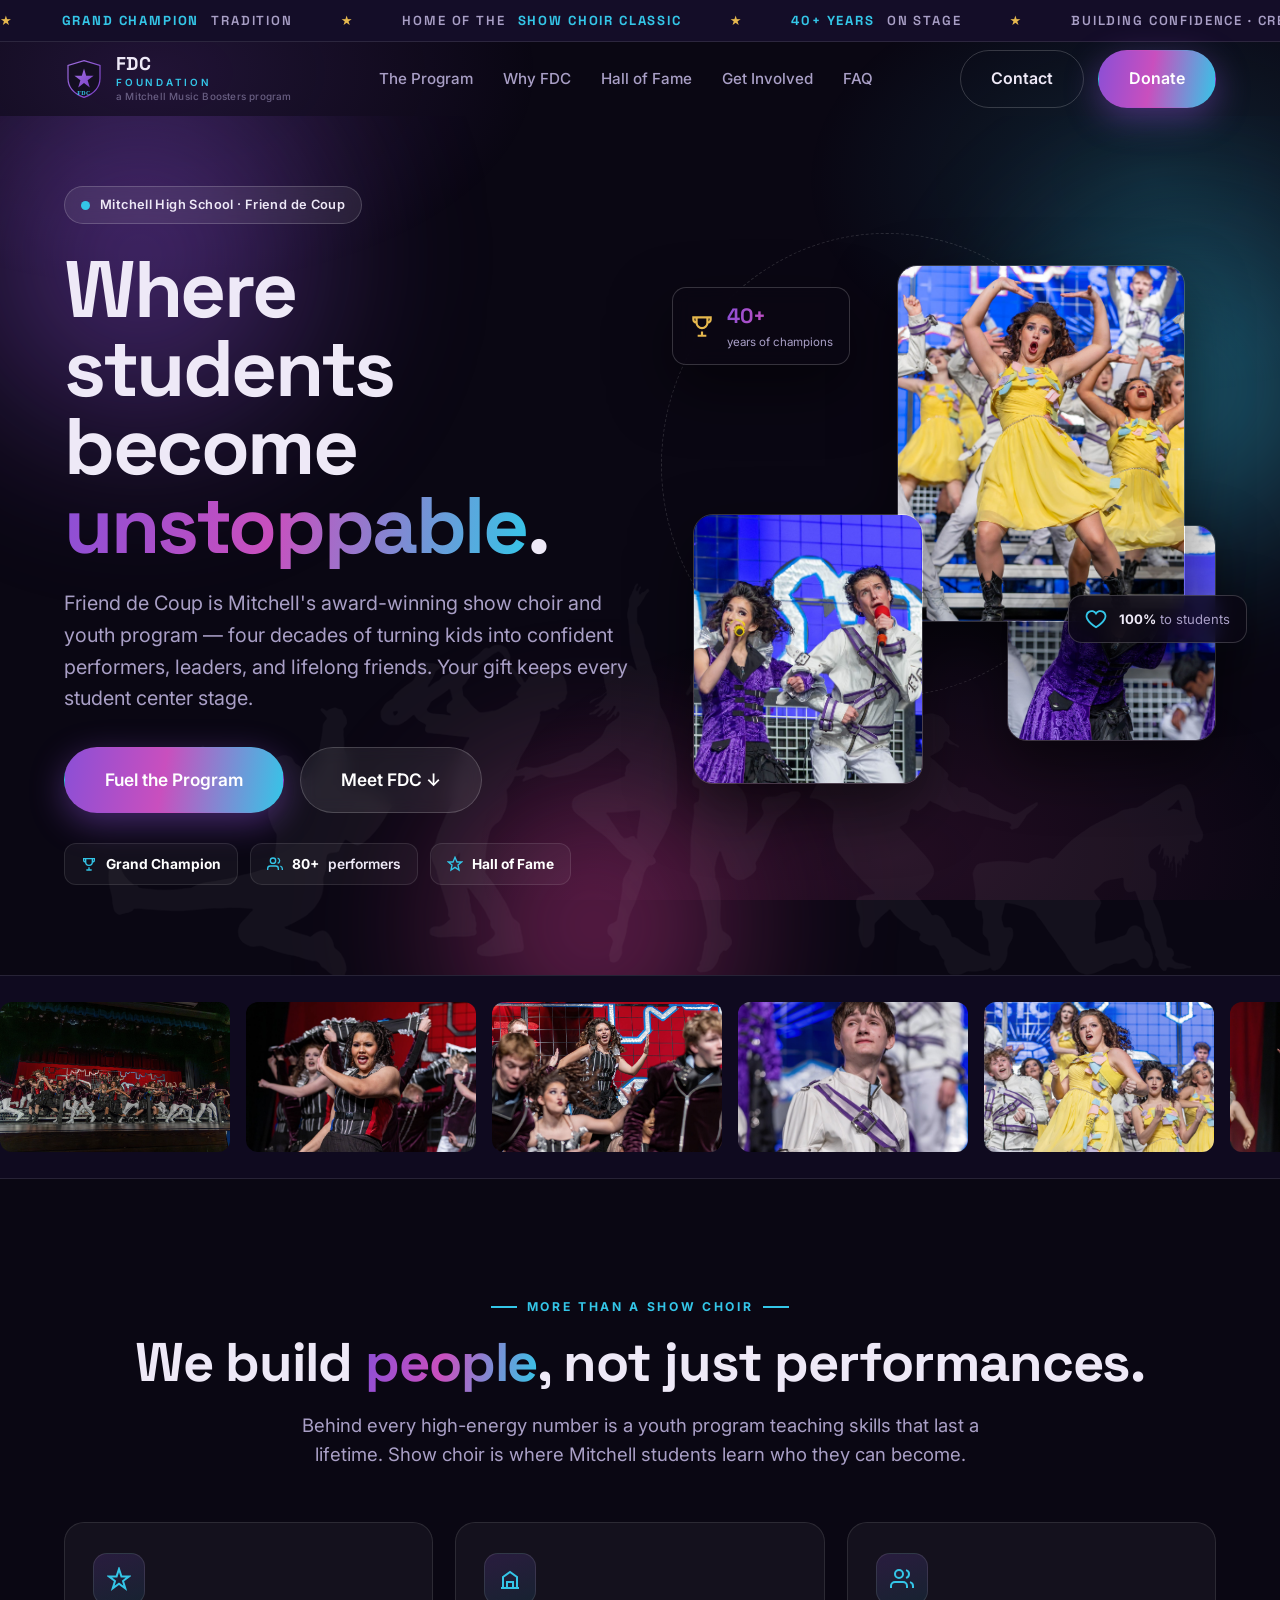
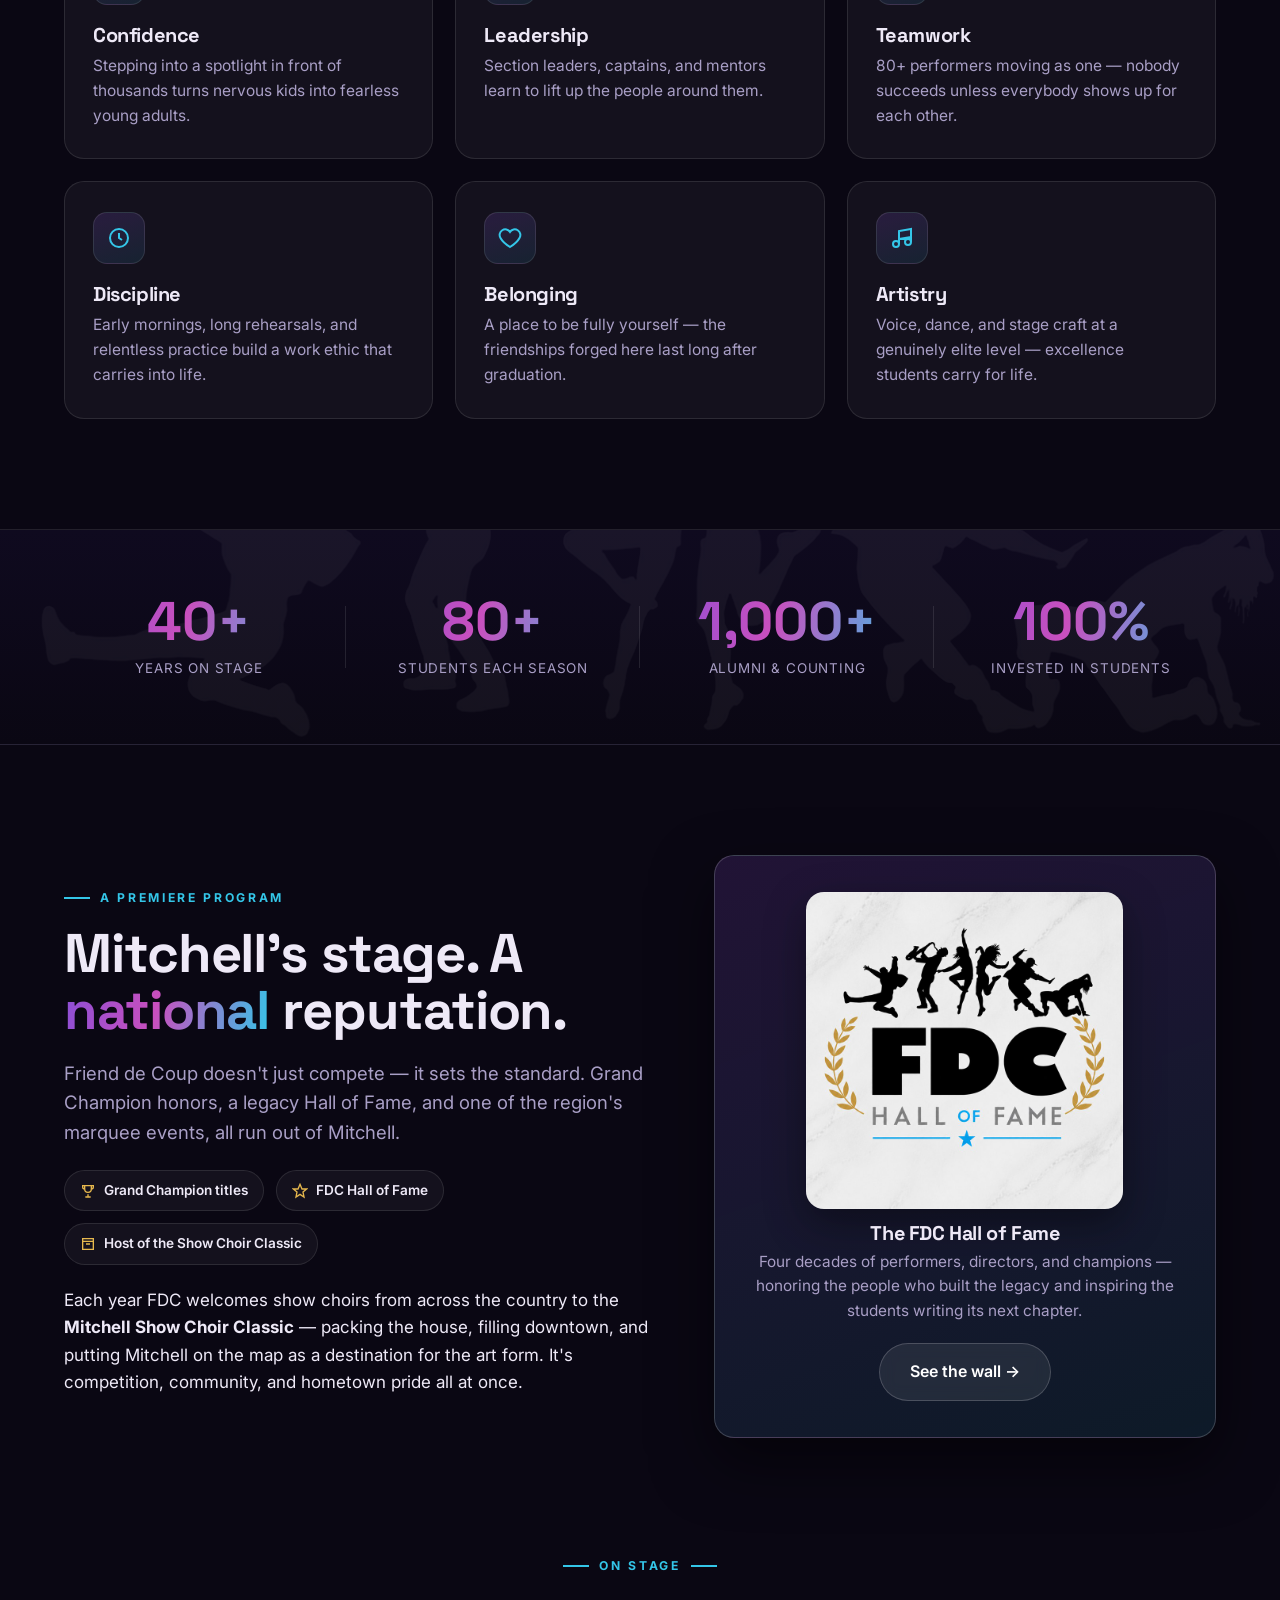
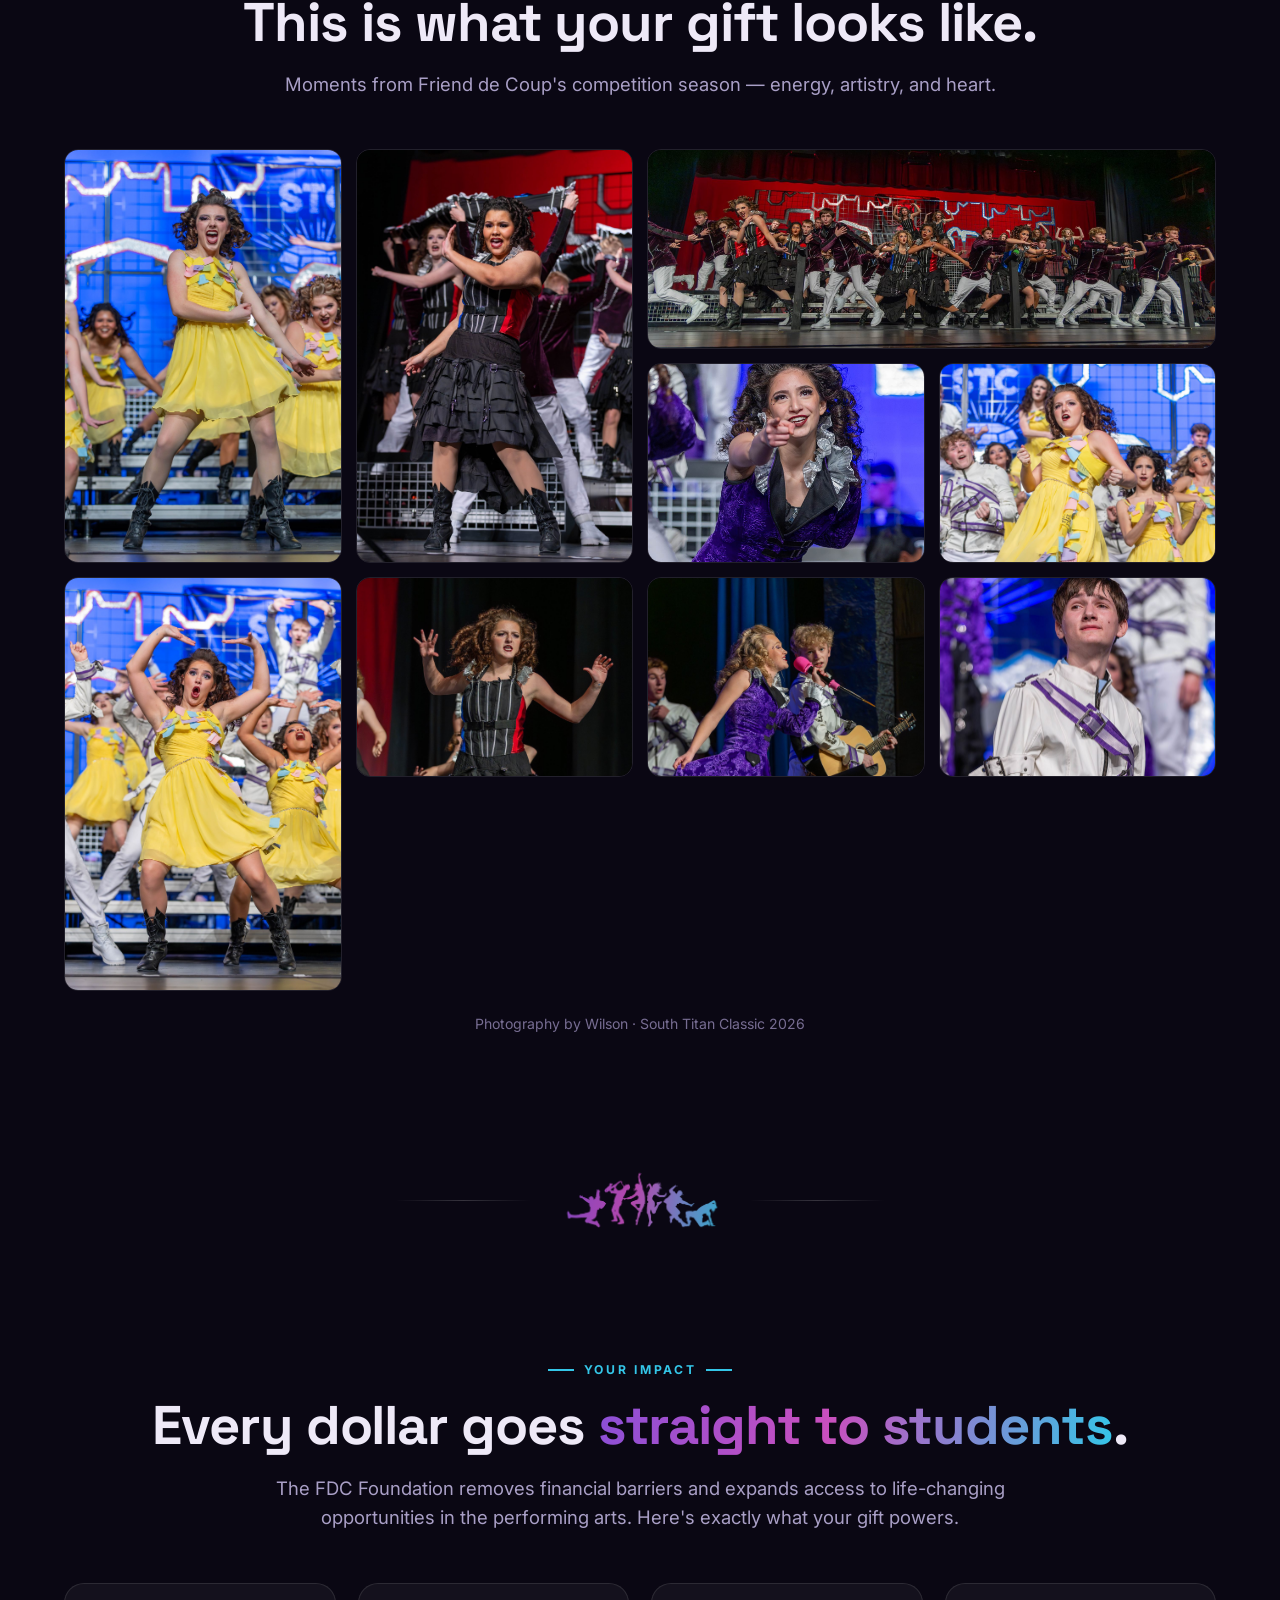
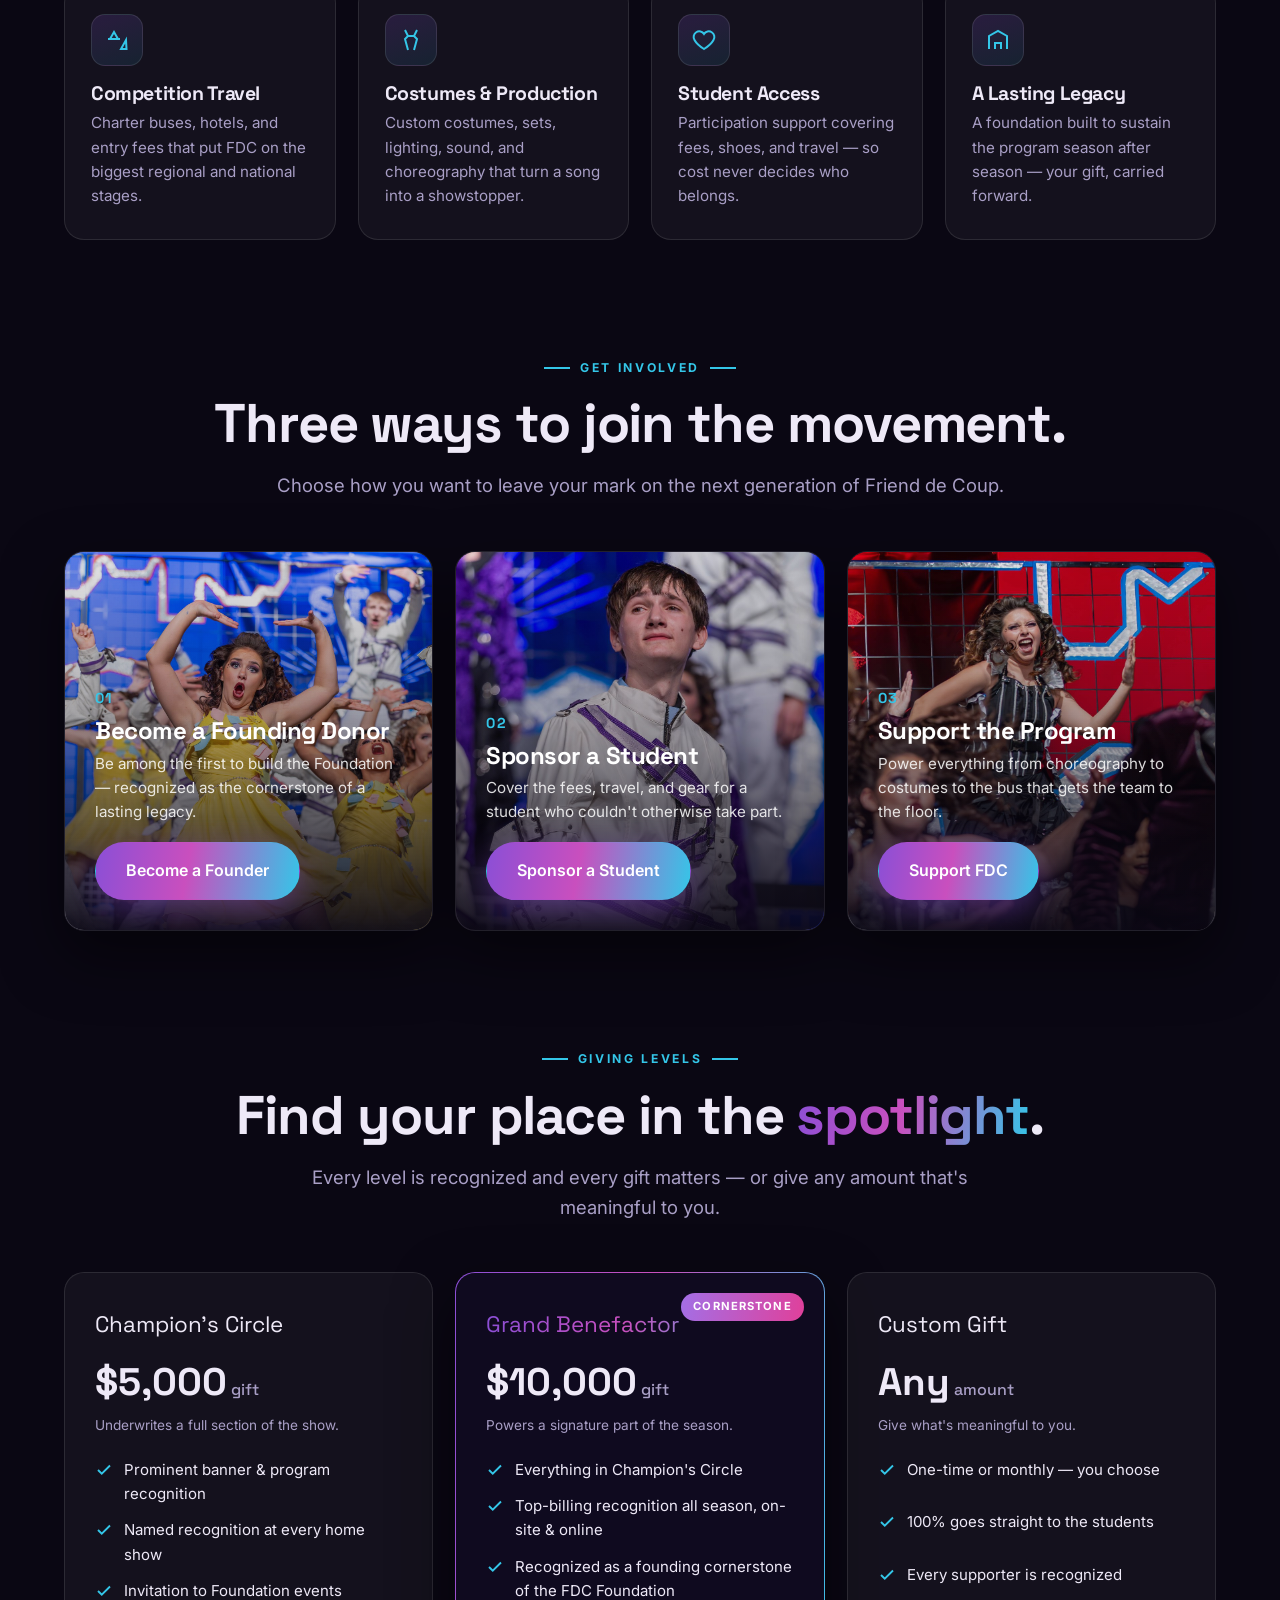
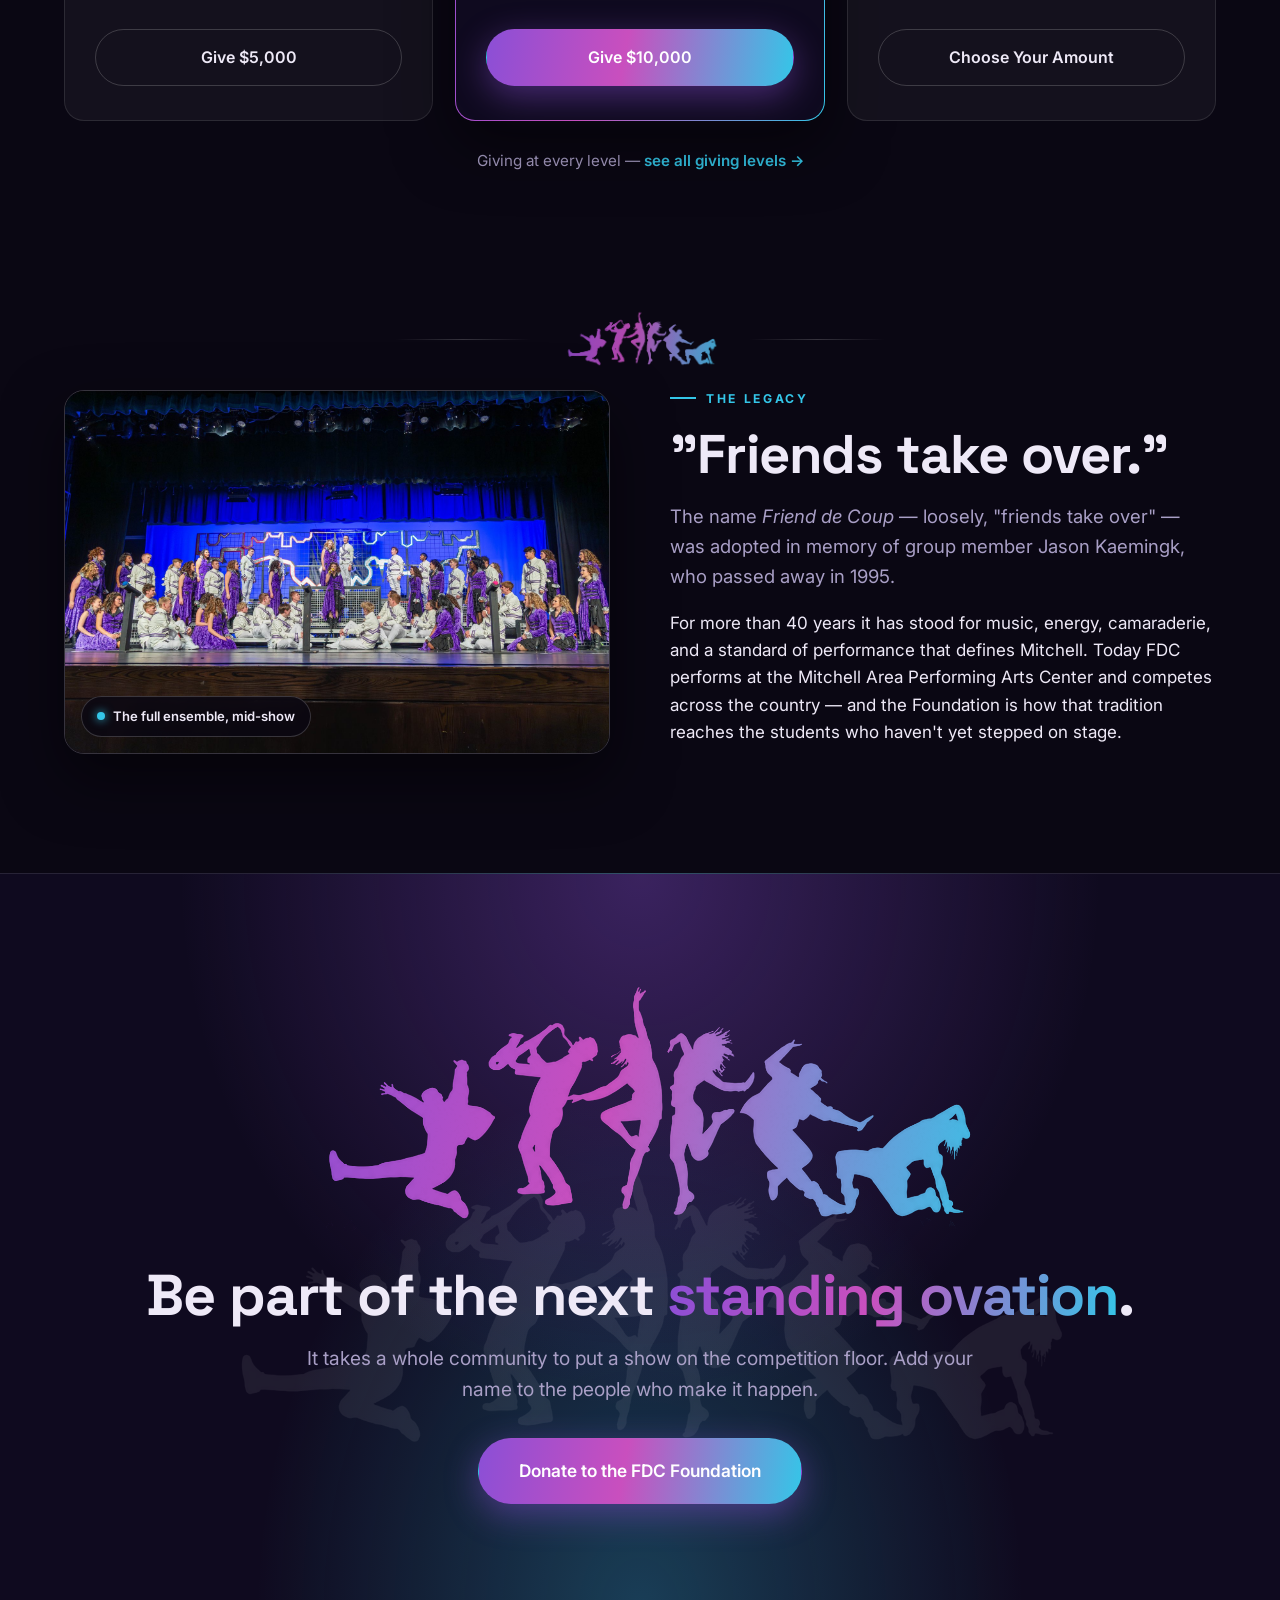
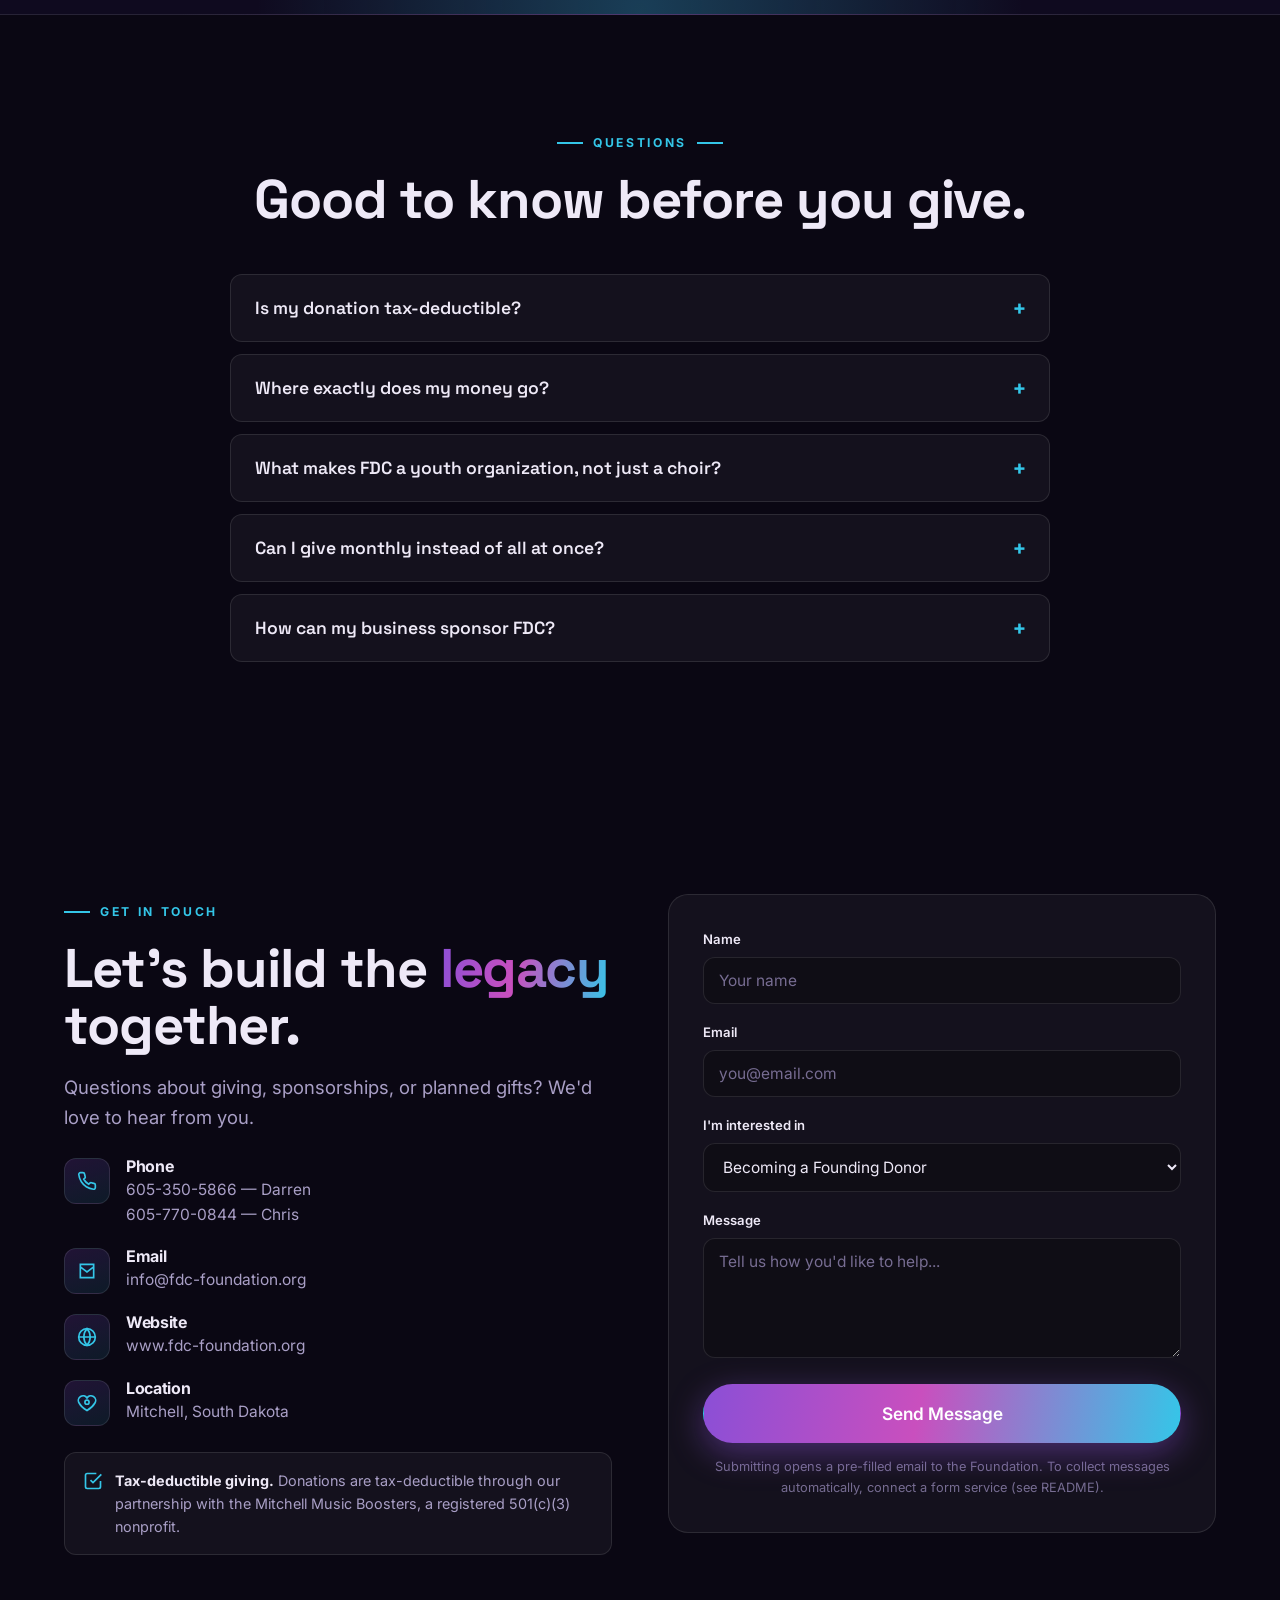
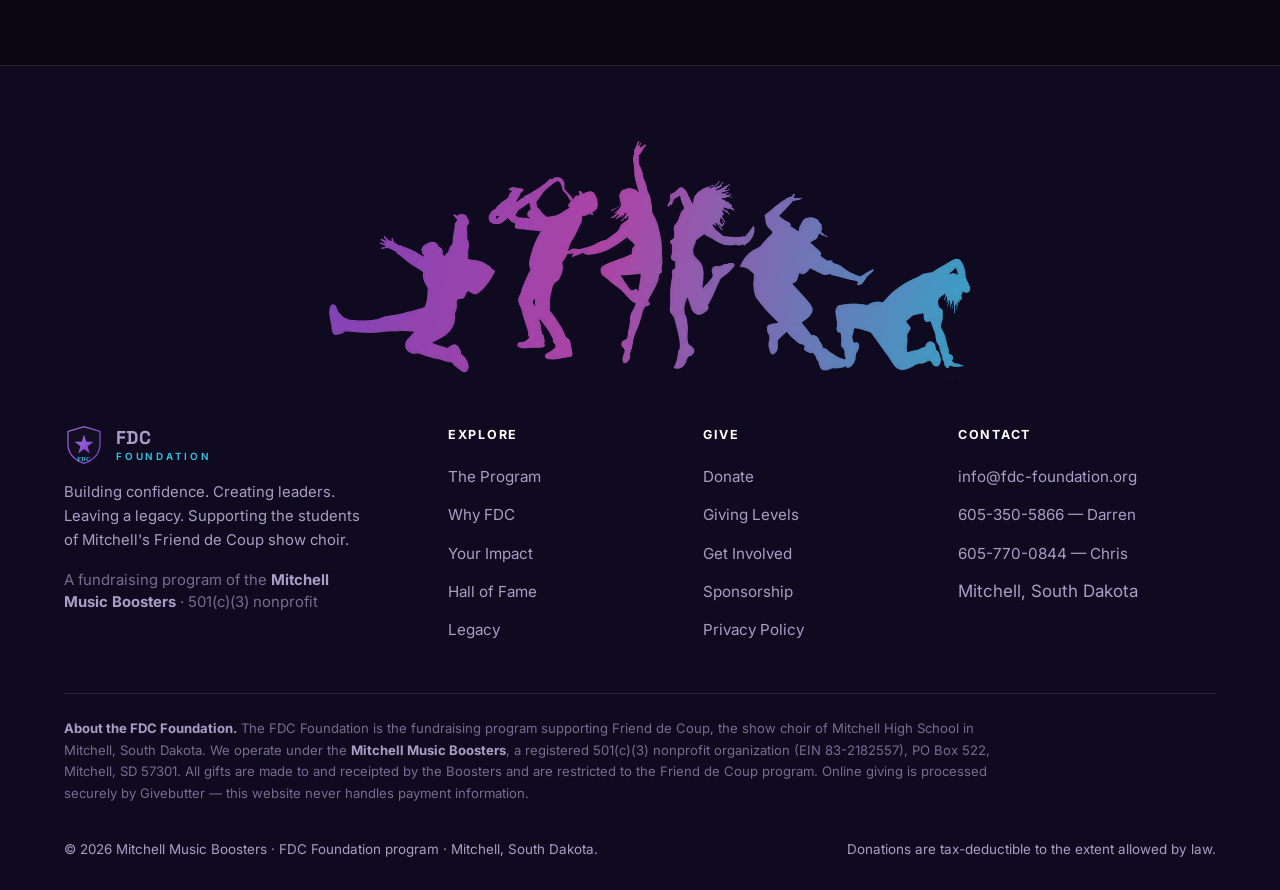
==== commit 63ab134e: "Add organizational identity and a privacy policy The site solicited donations without stating which " ====
--- a/index.html
+++ b/index.html
@@ -15,6 +15,32 @@
   <link rel="preconnect" href="https://fonts.gstatic.com" crossorigin />
   <link href="https://fonts.googleapis.com/css2?family=Space+Grotesk:wght@500;600;700&family=Inter:wght@400;500;600;700&display=swap" rel="stylesheet" />
   <link rel="stylesheet" href="assets/styles.css" />
+  <script type="application/ld+json">
+  {
+    "@context": "https://schema.org",
+    "@type": "NGO",
+    "name": "FDC Foundation",
+    "alternateName": "Friend de Coup Foundation",
+    "description": "Fundraising program supporting Friend de Coup, the show choir of Mitchell High School in Mitchell, South Dakota.",
+    "url": "https://www.fdc-foundation.org/",
+    "logo": "https://www.fdc-foundation.org/assets/crest.svg",
+    "email": "info@fdc-foundation.org",
+    "parentOrganization": {
+      "@type": "NGO",
+      "name": "Mitchell Music Boosters",
+      "taxID": "83-2182557",
+      "nonprofitStatus": "Nonprofit501c3"
+    },
+    "address": {
+      "@type": "PostalAddress",
+      "postOfficeBoxNumber": "522",
+      "addressLocality": "Mitchell",
+      "addressRegion": "SD",
+      "postalCode": "57301",
+      "addressCountry": "US"
+    }
+  }
+  </script>
 </head>
 <body>
 
@@ -42,7 +68,7 @@
     <div class="wrap nav">
       <a href="index.html" class="brand" aria-label="FDC Foundation home">
         <img src="assets/crest.svg" alt="" class="brand__crest" />
-        <span class="brand__name">FDC<span>Foundation</span></span>
+        <span class="brand__name">FDC<span>Foundation</span><small class="brand__sub">a Mitchell Music Boosters program</small></span>
       </a>
       <nav aria-label="Primary">
         <ul class="nav__links">
@@ -495,6 +521,7 @@
         <div class="footer-brand">
           <a href="index.html" class="brand"><img src="assets/crest.svg" alt="" class="brand__crest" /><span class="brand__name">FDC<span>Foundation</span></span></a>
           <p>Building confidence. Creating leaders. Leaving a legacy. Supporting the students of Mitchell's Friend de Coup show choir.</p>
+          <p class="footer-org">A fundraising program of the <strong>Mitchell Music Boosters</strong> &middot; 501(c)(3) nonprofit</p>
         </div>
         <div class="footer-col">
           <h5>Explore</h5>
@@ -513,6 +540,7 @@
             <li><a href="#tiers">Giving Levels</a></li>
             <li><a href="#give">Get Involved</a></li>
             <li><a href="#contact">Sponsorship</a></li>
+            <li><a href="privacy.html">Privacy Policy</a></li>
           </ul>
         </div>
         <div class="footer-col">
@@ -526,9 +554,9 @@
         </div>
       </div>
       <div class="footer-bottom">
-        <p class="footer-note"><strong>About this site.</strong> This is the official website of the FDC Foundation, supporting Mitchell High School's Friend de Coup show choir in Mitchell, South Dakota. We <strong>do not collect passwords, credit card numbers, or other sensitive personal information</strong> on this site — the contact form only sends your name, email, and message to the Foundation. Donations are tax-deductible through the Mitchell Music Boosters, a registered 501(c)(3) nonprofit.</p>
-        <span>&copy; <span id="year">2026</span> FDC Foundation. Mitchell, South Dakota. Prepared by the FDC Foundation Committee.</span>
-        <span>Tax-deductible via Mitchell Music Boosters, a 501(c)(3) nonprofit.</span>
+        <p class="footer-note"><strong>About the FDC Foundation.</strong> The FDC Foundation is the fundraising program supporting Friend de Coup, the show choir of Mitchell High School in Mitchell, South Dakota. We operate under the <strong>Mitchell Music Boosters</strong>, a registered 501(c)(3) nonprofit organization <!-- CONFIRM EIN 83-2182557 AND LEGAL NAME WITH BOOSTERS TREASURER BEFORE DEPLOYING --> (EIN 83-2182557), PO Box 522, Mitchell, SD 57301. All gifts are made to and receipted by the Boosters and are restricted to the Friend de Coup program. Online giving is processed securely by Givebutter — this website never handles payment information.</p>
+        <span>&copy; <span id="year">2026</span> Mitchell Music Boosters &middot; FDC Foundation program &middot; Mitchell, South Dakota.</span>
+        <span>Donations are tax-deductible to the extent allowed by law.</span>
       </div>
     </div>
   </footer>
--- a/assets/styles.css
+++ b/assets/styles.css
@@ -119,6 +119,10 @@
 .brand__crest { width: 40px; height: 40px; }
 .brand__name { font-family: var(--font-display); font-weight: 700; font-size: 1.16rem; letter-spacing: 0.02em; line-height: 1; }
 .brand__name span { display:block; font-family: var(--font-body); font-weight: 600; font-size: 0.62rem; letter-spacing: 0.28em; text-transform: uppercase; color: var(--cyan); margin-top: 4px; }
+.brand__sub { display: block; font-family: var(--font-body); font-size: 0.62rem; font-weight: 500; letter-spacing: 0.02em; text-transform: none; color: var(--muted-2); opacity: 0.85; margin-top: 3px; line-height: 1.2; }
+@media (max-width: 640px) { .brand__sub { display: none; } }
+.footer-org { margin: 10px 0 0; font-size: 0.8rem; line-height: 1.5; color: var(--muted-2); }
+.footer-org strong { color: var(--muted); }
 .nav__links { display: flex; align-items: center; gap: 30px; }
 .nav__links a { color: var(--muted); font-size: 0.95rem; font-weight: 500; position: relative; padding: 6px 0; transition: color .2s; }
 .nav__links a:hover { color: #fff; }
@@ -475,3 +479,22 @@
   .wall--flip .wall__view { order: 0; }
   .wall-cta { grid-template-columns: 1fr; padding: 32px; }
 }
+
+/* ---------- Policy / legal pages ---------- */
+.policy-head { max-width: 820px; }
+.policy-date { color: var(--muted-2); font-size: 0.86rem; margin-top: 6px; }
+.policy-summary { max-width: 900px; }
+.policy { max-width: 820px; color: var(--muted); font-size: 0.95rem; line-height: 1.75; }
+.policy h2 { font-family: var(--font-display); color: var(--text); font-size: 1.28rem; line-height: 1.3;
+             margin: 40px 0 12px; padding-top: 22px; border-top: 1px solid rgba(255,255,255,0.08); }
+.policy h2:first-child { margin-top: 8px; padding-top: 0; border-top: 0; }
+.policy p { margin: 0 0 16px; }
+.policy ul { margin: 0 0 18px; padding-left: 20px; }
+.policy li { margin-bottom: 11px; }
+.policy strong { color: var(--text); }
+.policy em { color: var(--muted); font-style: italic; }
+.policy a { color: var(--cyan); text-decoration: underline; text-underline-offset: 2px; }
+.policy a:hover { opacity: 0.82; }
+.policy-contact { list-style: none; padding-left: 0; }
+.policy-contact li { margin-bottom: 9px; }
+@media (max-width: 640px) { .policy { font-size: 0.92rem; } .policy h2 { font-size: 1.14rem; margin-top: 30px; } }
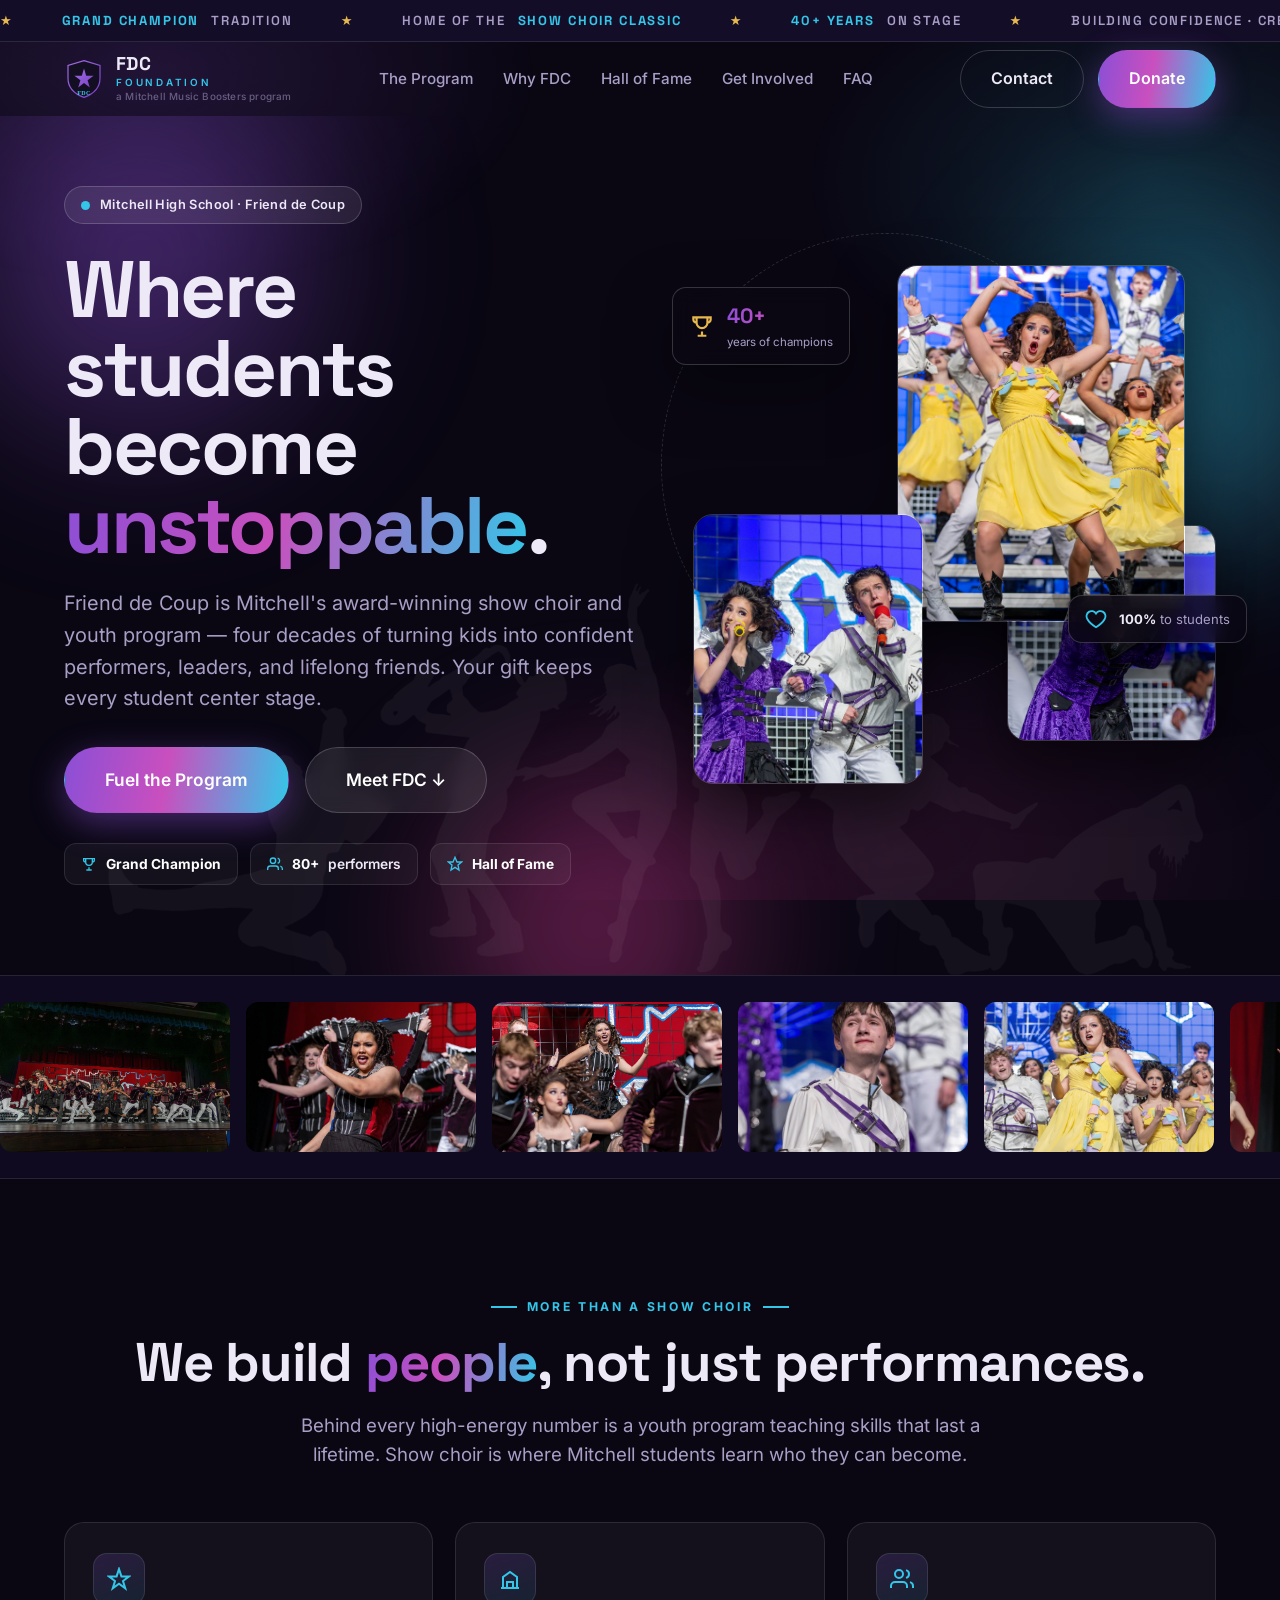
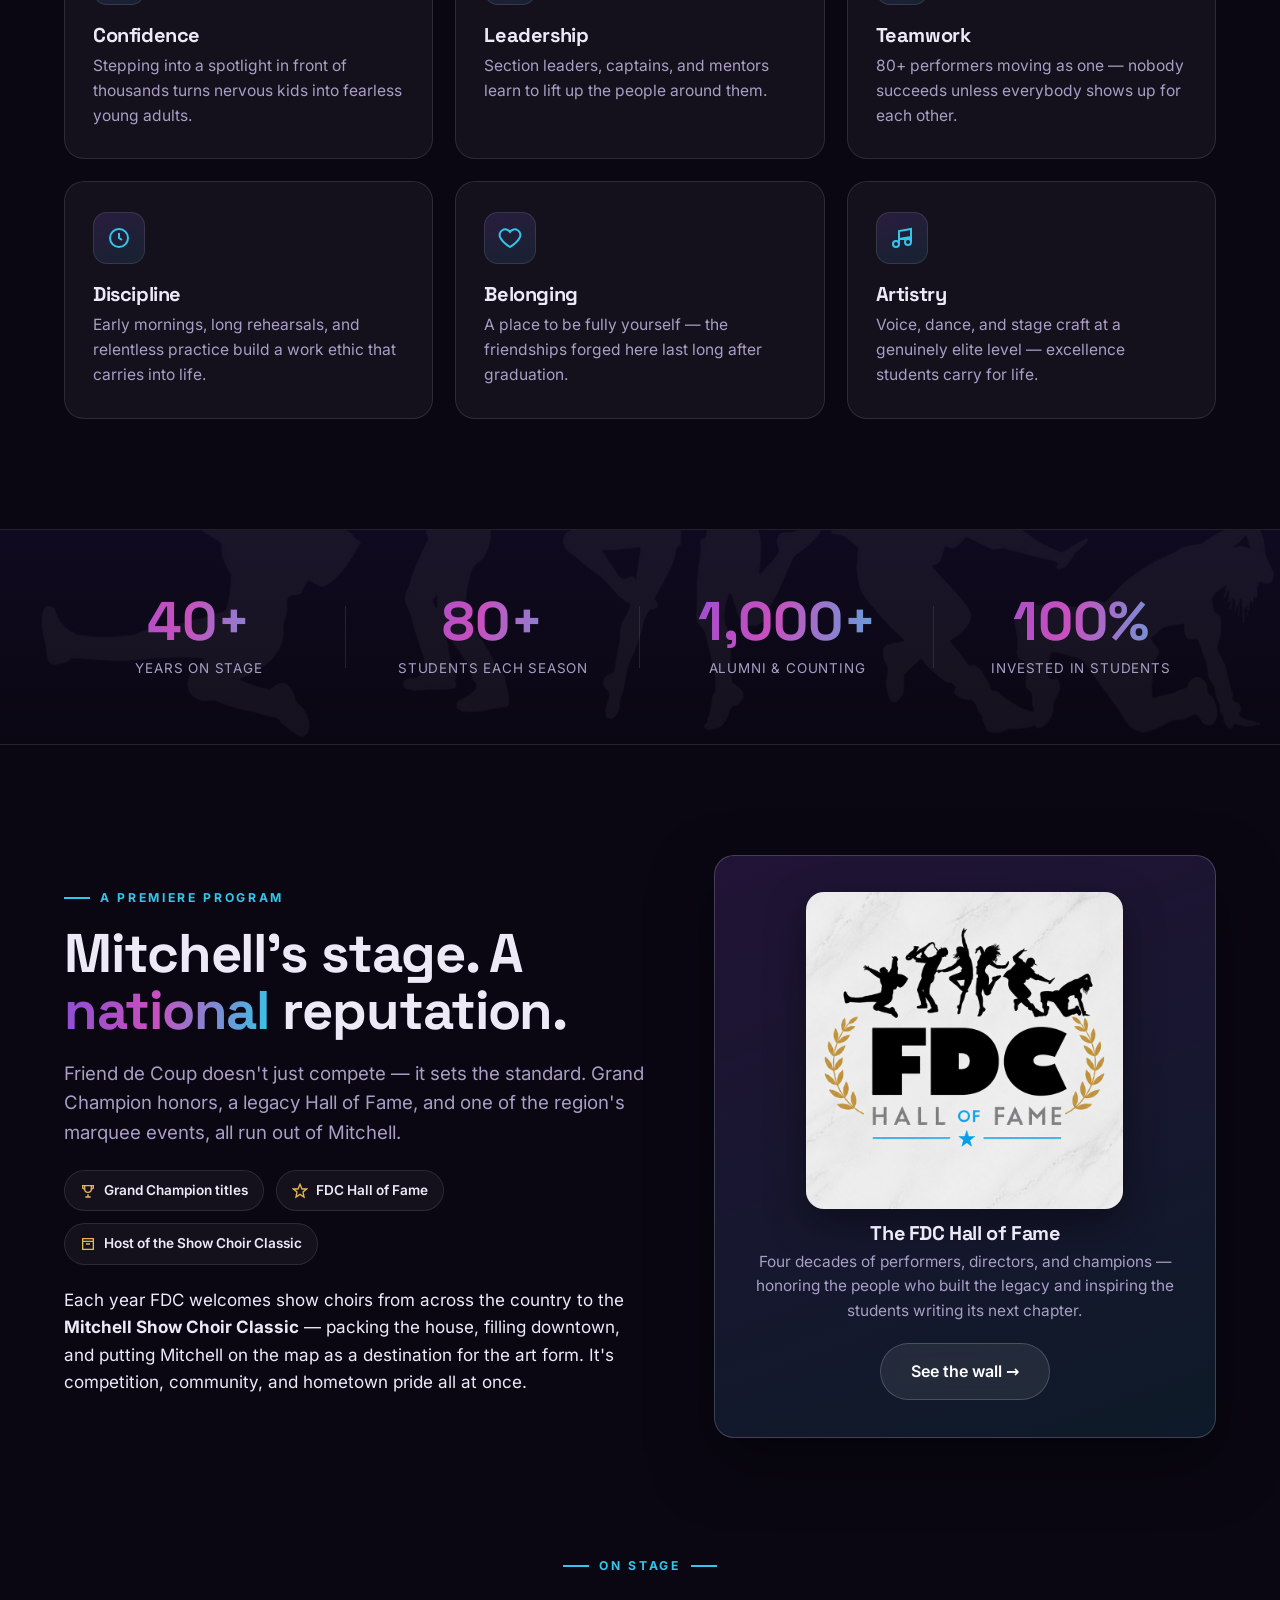
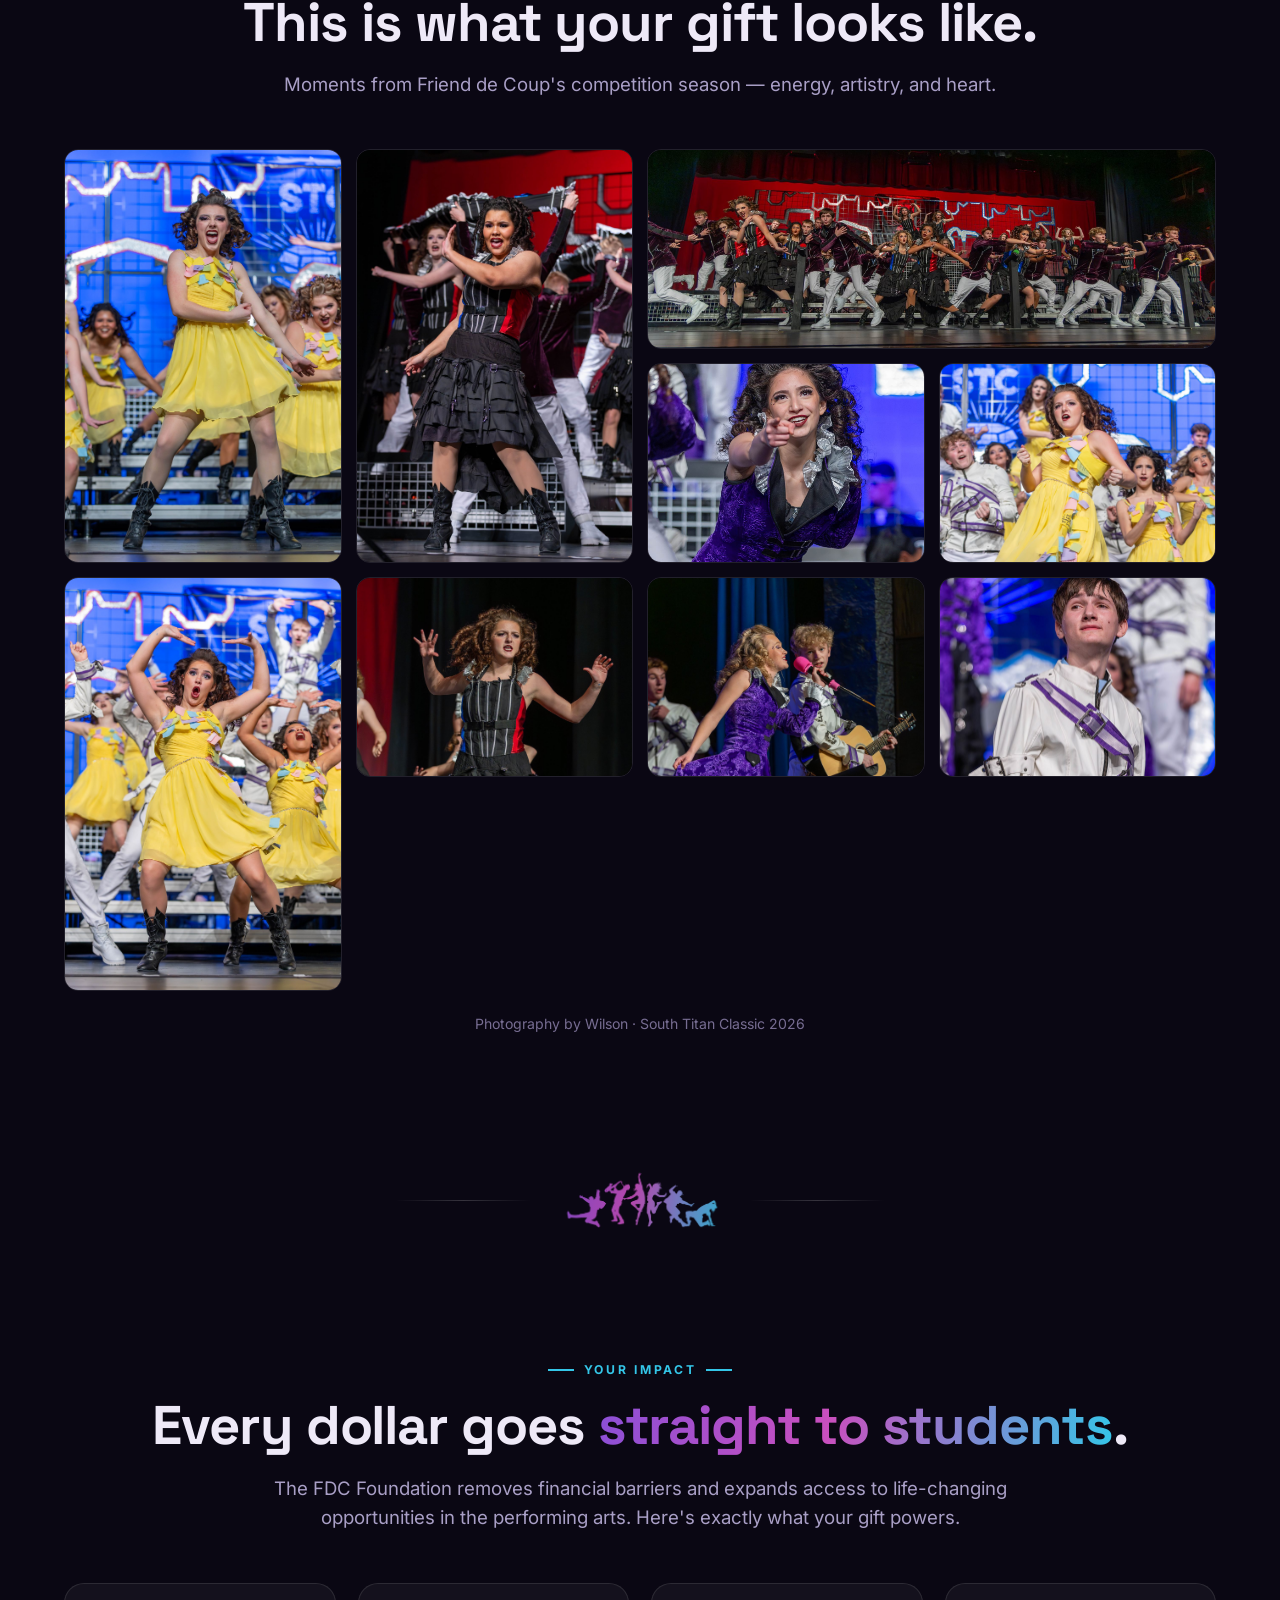
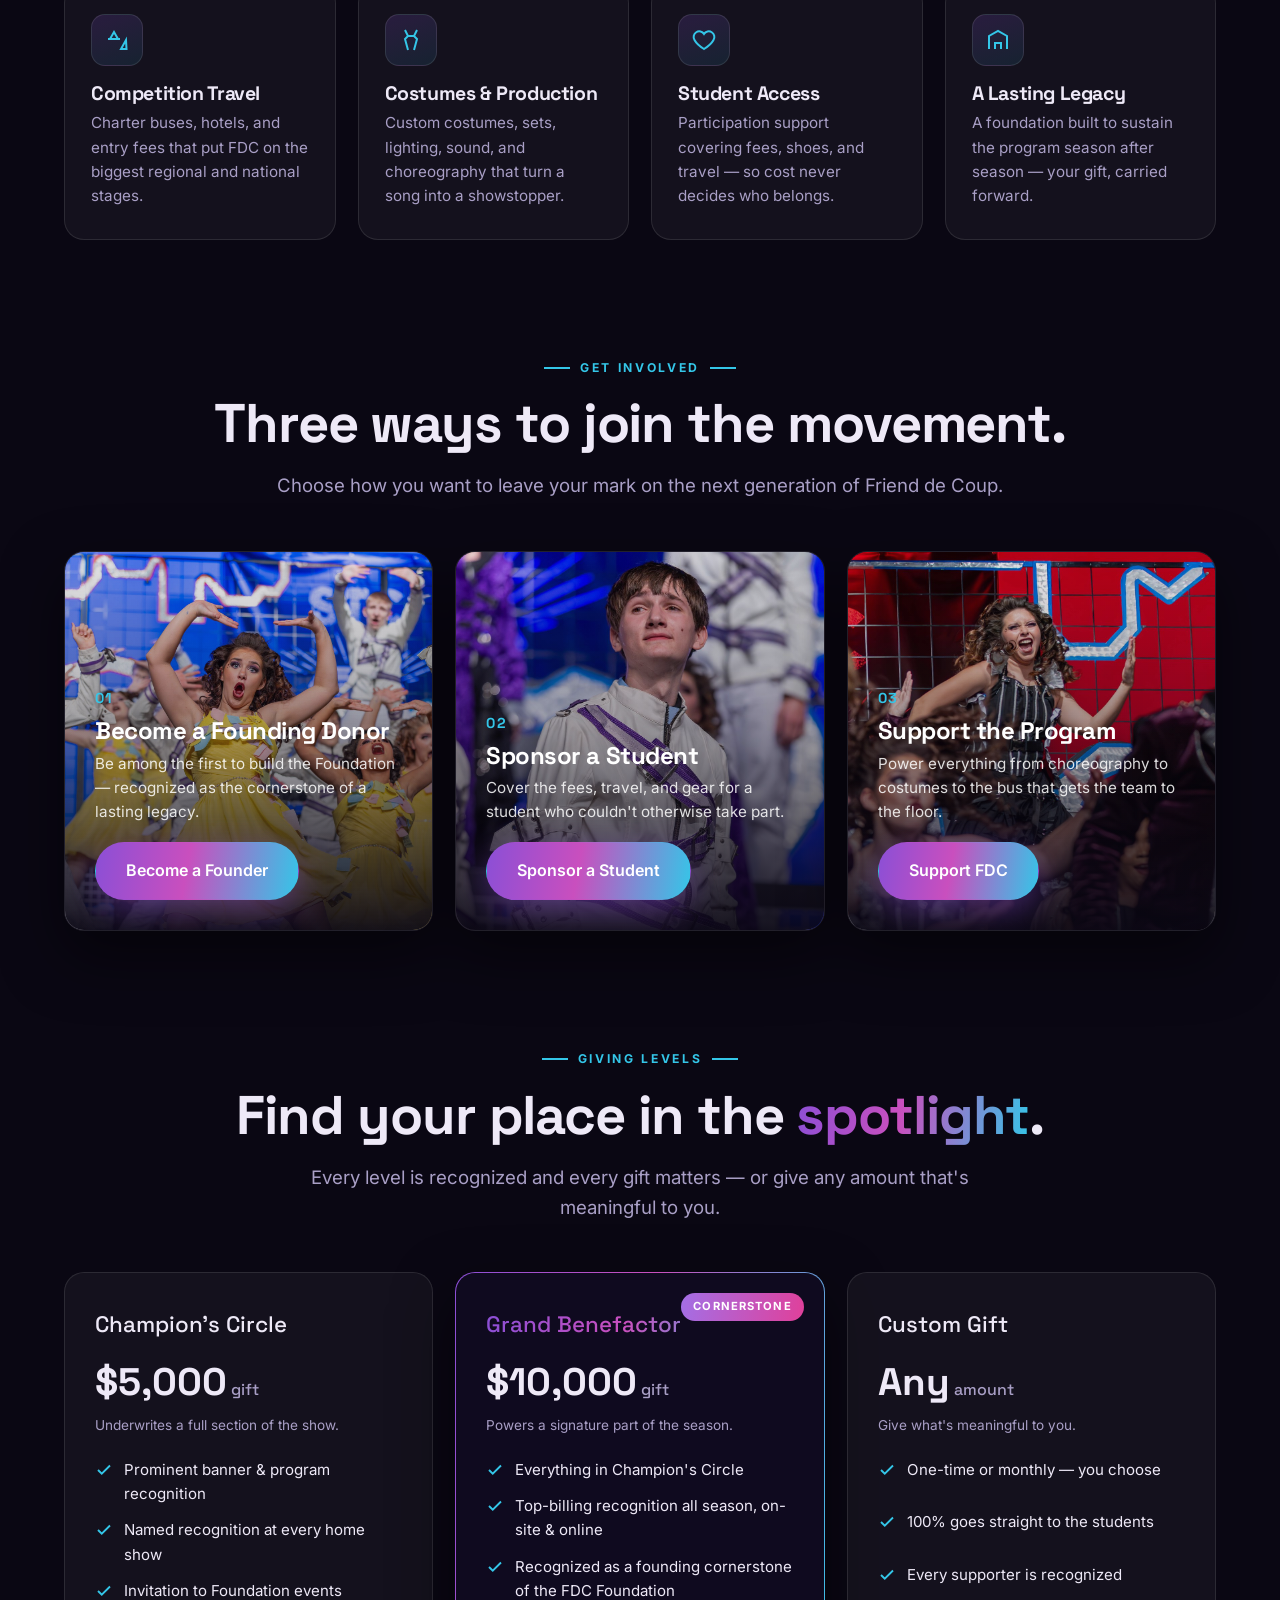
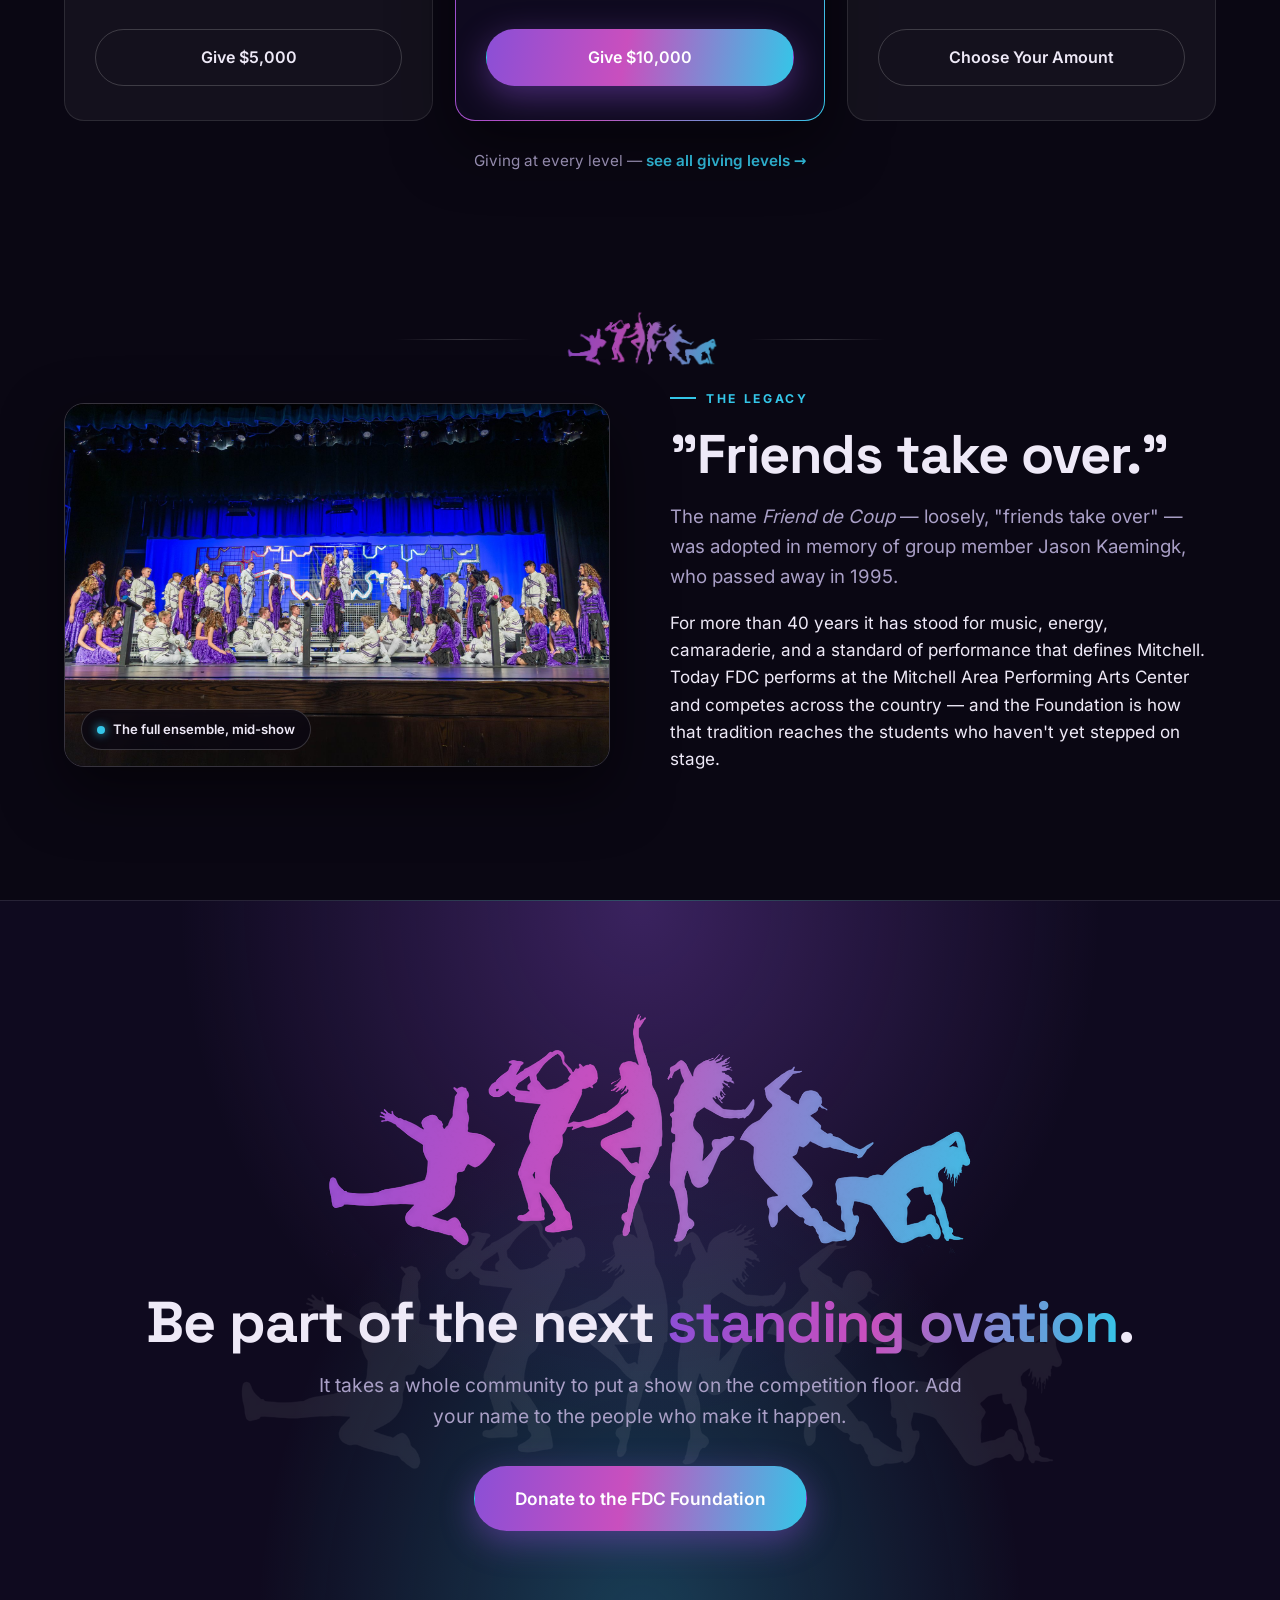
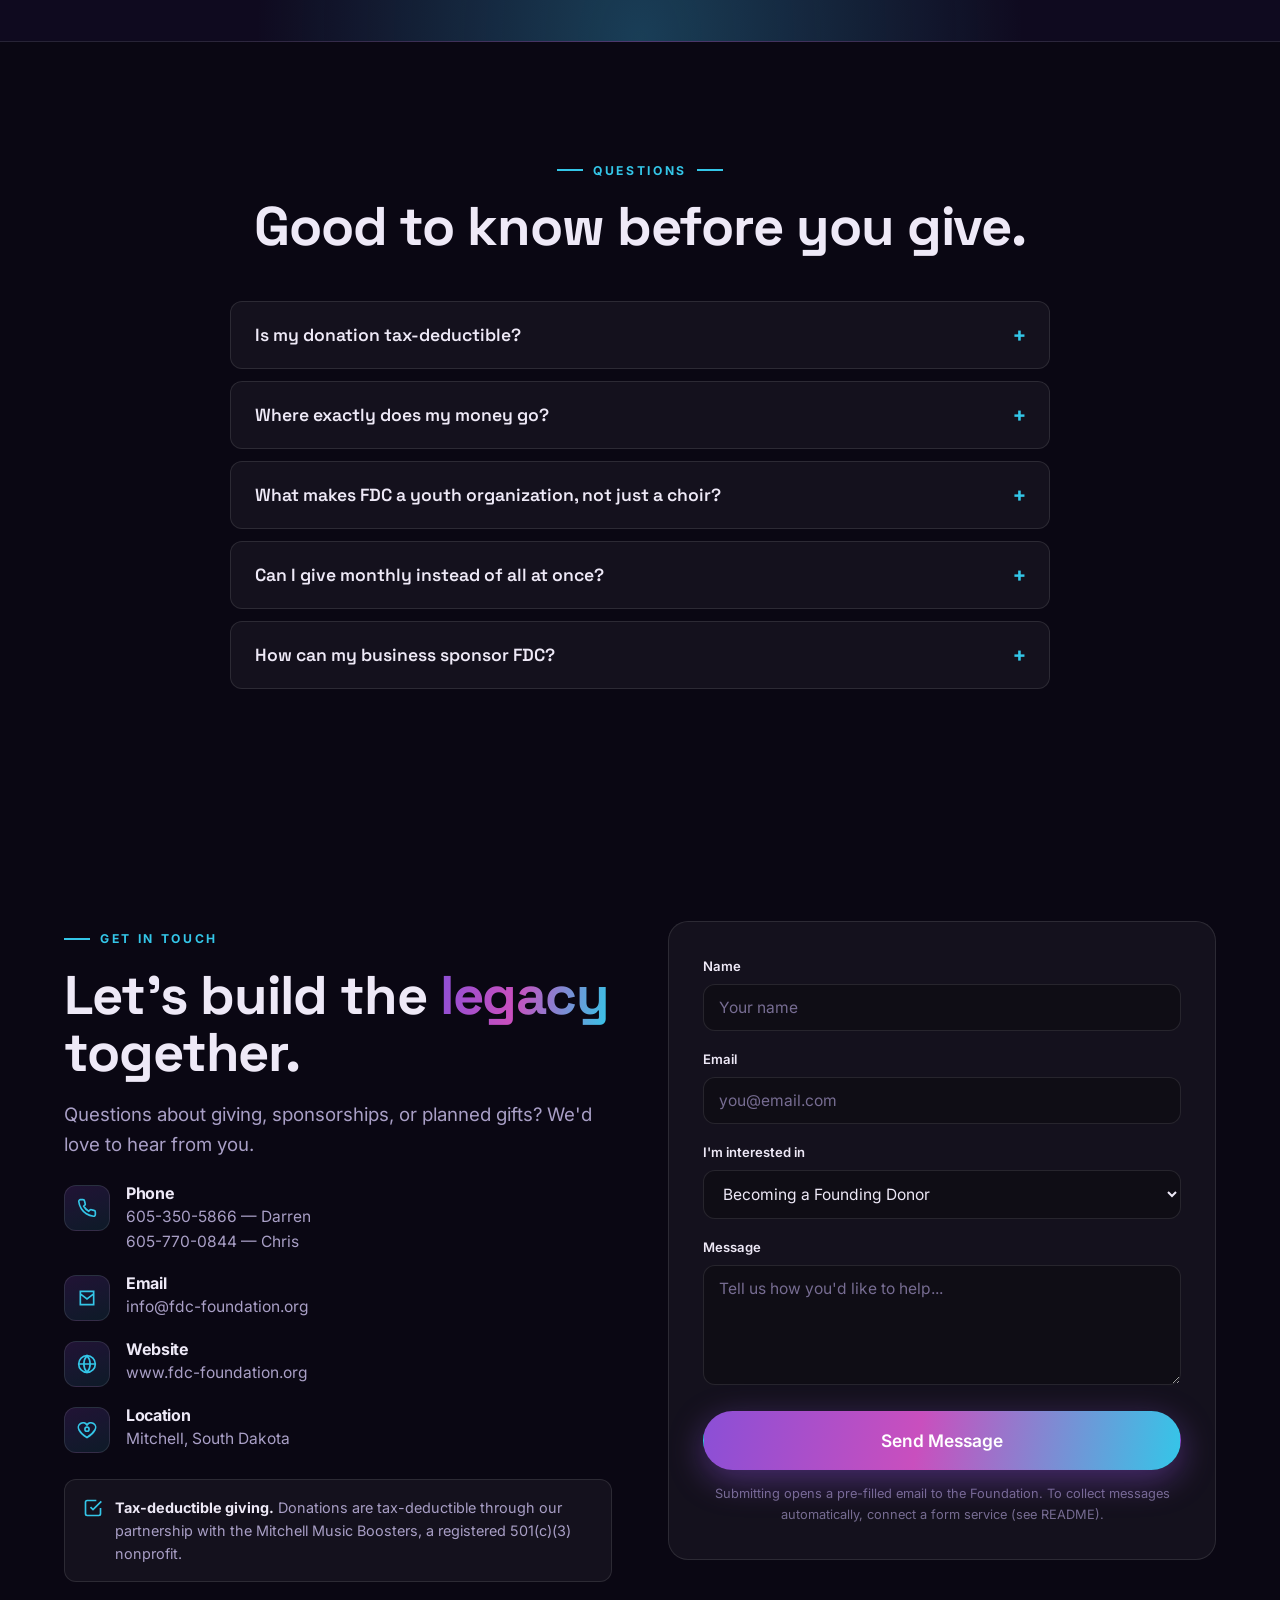
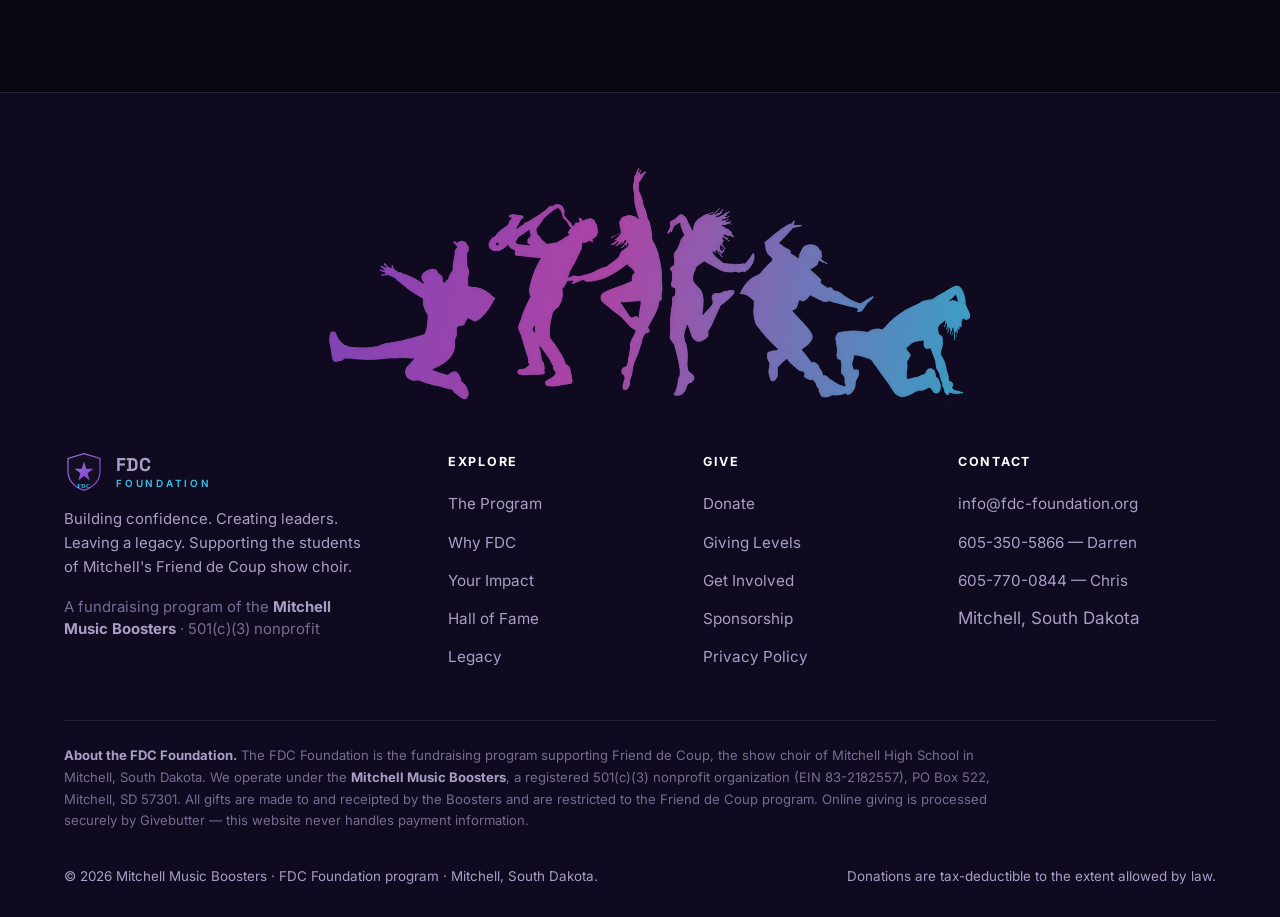
==== commit 687d7c37: "Self-host webfonts; remove the last third-party request Pages loaded Space Grotesk and Inter from fo" ====
--- a/index.html
+++ b/index.html
@@ -11,9 +11,9 @@
   <meta property="og:type" content="website" />
   <meta property="og:image" content="assets/img/energy-yellow.jpg" />
   <link rel="icon" href="assets/crest.svg" type="image/svg+xml" />
-  <link rel="preconnect" href="https://fonts.googleapis.com" />
-  <link rel="preconnect" href="https://fonts.gstatic.com" crossorigin />
-  <link href="https://fonts.googleapis.com/css2?family=Space+Grotesk:wght@500;600;700&family=Inter:wght@400;500;600;700&display=swap" rel="stylesheet" />
+  <link rel="preload" href="assets/fonts/inter-400-latin.woff2" as="font" type="font/woff2" crossorigin />
+  <link rel="preload" href="assets/fonts/space-grotesk-700-latin.woff2" as="font" type="font/woff2" crossorigin />
+  <link rel="stylesheet" href="assets/fonts.css" />
   <link rel="stylesheet" href="assets/styles.css" />
   <script type="application/ld+json">
   {
--- a/assets/fonts.css
+++ b/assets/fonts.css
@@ -0,0 +1,131 @@
+/* Self-hosted webfonts. Space Grotesk and Inter are both licensed under the
+   SIL Open Font License 1.1, which permits redistribution and self-hosting.
+   Generated from the Google Fonts css2 API; latin and latin-ext subsets only.
+   No external requests are made for fonts. */
+
+/* latin-ext */
+@font-face {
+  font-family: 'Inter';
+  font-style: normal;
+  font-weight: 400;
+  font-display: swap;
+  src: url(fonts/inter-400-latin-ext.woff2) format('woff2');
+  unicode-range: U+0100-02BA, U+02BD-02C5, U+02C7-02CC, U+02CE-02D7, U+02DD-02FF, U+0304, U+0308, U+0329, U+1D00-1DBF, U+1E00-1E9F, U+1EF2-1EFF, U+2020, U+20A0-20AB, U+20AD-20C0, U+2113, U+2C60-2C7F, U+A720-A7FF;
+}
+/* latin */
+@font-face {
+  font-family: 'Inter';
+  font-style: normal;
+  font-weight: 400;
+  font-display: swap;
+  src: url(fonts/inter-400-latin.woff2) format('woff2');
+  unicode-range: U+0000-00FF, U+0131, U+0152-0153, U+02BB-02BC, U+02C6, U+02DA, U+02DC, U+0304, U+0308, U+0329, U+2000-206F, U+20AC, U+2122, U+2191, U+2193, U+2212, U+2215, U+FEFF, U+FFFD;
+}
+/* latin-ext */
+@font-face {
+  font-family: 'Inter';
+  font-style: normal;
+  font-weight: 500;
+  font-display: swap;
+  src: url(fonts/inter-500-latin-ext.woff2) format('woff2');
+  unicode-range: U+0100-02BA, U+02BD-02C5, U+02C7-02CC, U+02CE-02D7, U+02DD-02FF, U+0304, U+0308, U+0329, U+1D00-1DBF, U+1E00-1E9F, U+1EF2-1EFF, U+2020, U+20A0-20AB, U+20AD-20C0, U+2113, U+2C60-2C7F, U+A720-A7FF;
+}
+/* latin */
+@font-face {
+  font-family: 'Inter';
+  font-style: normal;
+  font-weight: 500;
+  font-display: swap;
+  src: url(fonts/inter-500-latin.woff2) format('woff2');
+  unicode-range: U+0000-00FF, U+0131, U+0152-0153, U+02BB-02BC, U+02C6, U+02DA, U+02DC, U+0304, U+0308, U+0329, U+2000-206F, U+20AC, U+2122, U+2191, U+2193, U+2212, U+2215, U+FEFF, U+FFFD;
+}
+/* latin-ext */
+@font-face {
+  font-family: 'Inter';
+  font-style: normal;
+  font-weight: 600;
+  font-display: swap;
+  src: url(fonts/inter-600-latin-ext.woff2) format('woff2');
+  unicode-range: U+0100-02BA, U+02BD-02C5, U+02C7-02CC, U+02CE-02D7, U+02DD-02FF, U+0304, U+0308, U+0329, U+1D00-1DBF, U+1E00-1E9F, U+1EF2-1EFF, U+2020, U+20A0-20AB, U+20AD-20C0, U+2113, U+2C60-2C7F, U+A720-A7FF;
+}
+/* latin */
+@font-face {
+  font-family: 'Inter';
+  font-style: normal;
+  font-weight: 600;
+  font-display: swap;
+  src: url(fonts/inter-600-latin.woff2) format('woff2');
+  unicode-range: U+0000-00FF, U+0131, U+0152-0153, U+02BB-02BC, U+02C6, U+02DA, U+02DC, U+0304, U+0308, U+0329, U+2000-206F, U+20AC, U+2122, U+2191, U+2193, U+2212, U+2215, U+FEFF, U+FFFD;
+}
+/* latin-ext */
+@font-face {
+  font-family: 'Inter';
+  font-style: normal;
+  font-weight: 700;
+  font-display: swap;
+  src: url(fonts/inter-700-latin-ext.woff2) format('woff2');
+  unicode-range: U+0100-02BA, U+02BD-02C5, U+02C7-02CC, U+02CE-02D7, U+02DD-02FF, U+0304, U+0308, U+0329, U+1D00-1DBF, U+1E00-1E9F, U+1EF2-1EFF, U+2020, U+20A0-20AB, U+20AD-20C0, U+2113, U+2C60-2C7F, U+A720-A7FF;
+}
+/* latin */
+@font-face {
+  font-family: 'Inter';
+  font-style: normal;
+  font-weight: 700;
+  font-display: swap;
+  src: url(fonts/inter-700-latin.woff2) format('woff2');
+  unicode-range: U+0000-00FF, U+0131, U+0152-0153, U+02BB-02BC, U+02C6, U+02DA, U+02DC, U+0304, U+0308, U+0329, U+2000-206F, U+20AC, U+2122, U+2191, U+2193, U+2212, U+2215, U+FEFF, U+FFFD;
+}
+/* latin-ext */
+@font-face {
+  font-family: 'Space Grotesk';
+  font-style: normal;
+  font-weight: 500;
+  font-display: swap;
+  src: url(fonts/space-grotesk-500-latin-ext.woff2) format('woff2');
+  unicode-range: U+0100-02BA, U+02BD-02C5, U+02C7-02CC, U+02CE-02D7, U+02DD-02FF, U+0304, U+0308, U+0329, U+1D00-1DBF, U+1E00-1E9F, U+1EF2-1EFF, U+2020, U+20A0-20AB, U+20AD-20C0, U+2113, U+2C60-2C7F, U+A720-A7FF;
+}
+/* latin */
+@font-face {
+  font-family: 'Space Grotesk';
+  font-style: normal;
+  font-weight: 500;
+  font-display: swap;
+  src: url(fonts/space-grotesk-500-latin.woff2) format('woff2');
+  unicode-range: U+0000-00FF, U+0131, U+0152-0153, U+02BB-02BC, U+02C6, U+02DA, U+02DC, U+0304, U+0308, U+0329, U+2000-206F, U+20AC, U+2122, U+2191, U+2193, U+2212, U+2215, U+FEFF, U+FFFD;
+}
+/* latin-ext */
+@font-face {
+  font-family: 'Space Grotesk';
+  font-style: normal;
+  font-weight: 600;
+  font-display: swap;
+  src: url(fonts/space-grotesk-600-latin-ext.woff2) format('woff2');
+  unicode-range: U+0100-02BA, U+02BD-02C5, U+02C7-02CC, U+02CE-02D7, U+02DD-02FF, U+0304, U+0308, U+0329, U+1D00-1DBF, U+1E00-1E9F, U+1EF2-1EFF, U+2020, U+20A0-20AB, U+20AD-20C0, U+2113, U+2C60-2C7F, U+A720-A7FF;
+}
+/* latin */
+@font-face {
+  font-family: 'Space Grotesk';
+  font-style: normal;
+  font-weight: 600;
+  font-display: swap;
+  src: url(fonts/space-grotesk-600-latin.woff2) format('woff2');
+  unicode-range: U+0000-00FF, U+0131, U+0152-0153, U+02BB-02BC, U+02C6, U+02DA, U+02DC, U+0304, U+0308, U+0329, U+2000-206F, U+20AC, U+2122, U+2191, U+2193, U+2212, U+2215, U+FEFF, U+FFFD;
+}
+/* latin-ext */
+@font-face {
+  font-family: 'Space Grotesk';
+  font-style: normal;
+  font-weight: 700;
+  font-display: swap;
+  src: url(fonts/space-grotesk-700-latin-ext.woff2) format('woff2');
+  unicode-range: U+0100-02BA, U+02BD-02C5, U+02C7-02CC, U+02CE-02D7, U+02DD-02FF, U+0304, U+0308, U+0329, U+1D00-1DBF, U+1E00-1E9F, U+1EF2-1EFF, U+2020, U+20A0-20AB, U+20AD-20C0, U+2113, U+2C60-2C7F, U+A720-A7FF;
+}
+/* latin */
+@font-face {
+  font-family: 'Space Grotesk';
+  font-style: normal;
+  font-weight: 700;
+  font-display: swap;
+  src: url(fonts/space-grotesk-700-latin.woff2) format('woff2');
+  unicode-range: U+0000-00FF, U+0131, U+0152-0153, U+02BB-02BC, U+02C6, U+02DA, U+02DC, U+0304, U+0308, U+0329, U+2000-206F, U+20AC, U+2122, U+2191, U+2193, U+2212, U+2215, U+FEFF, U+FFFD;
+}
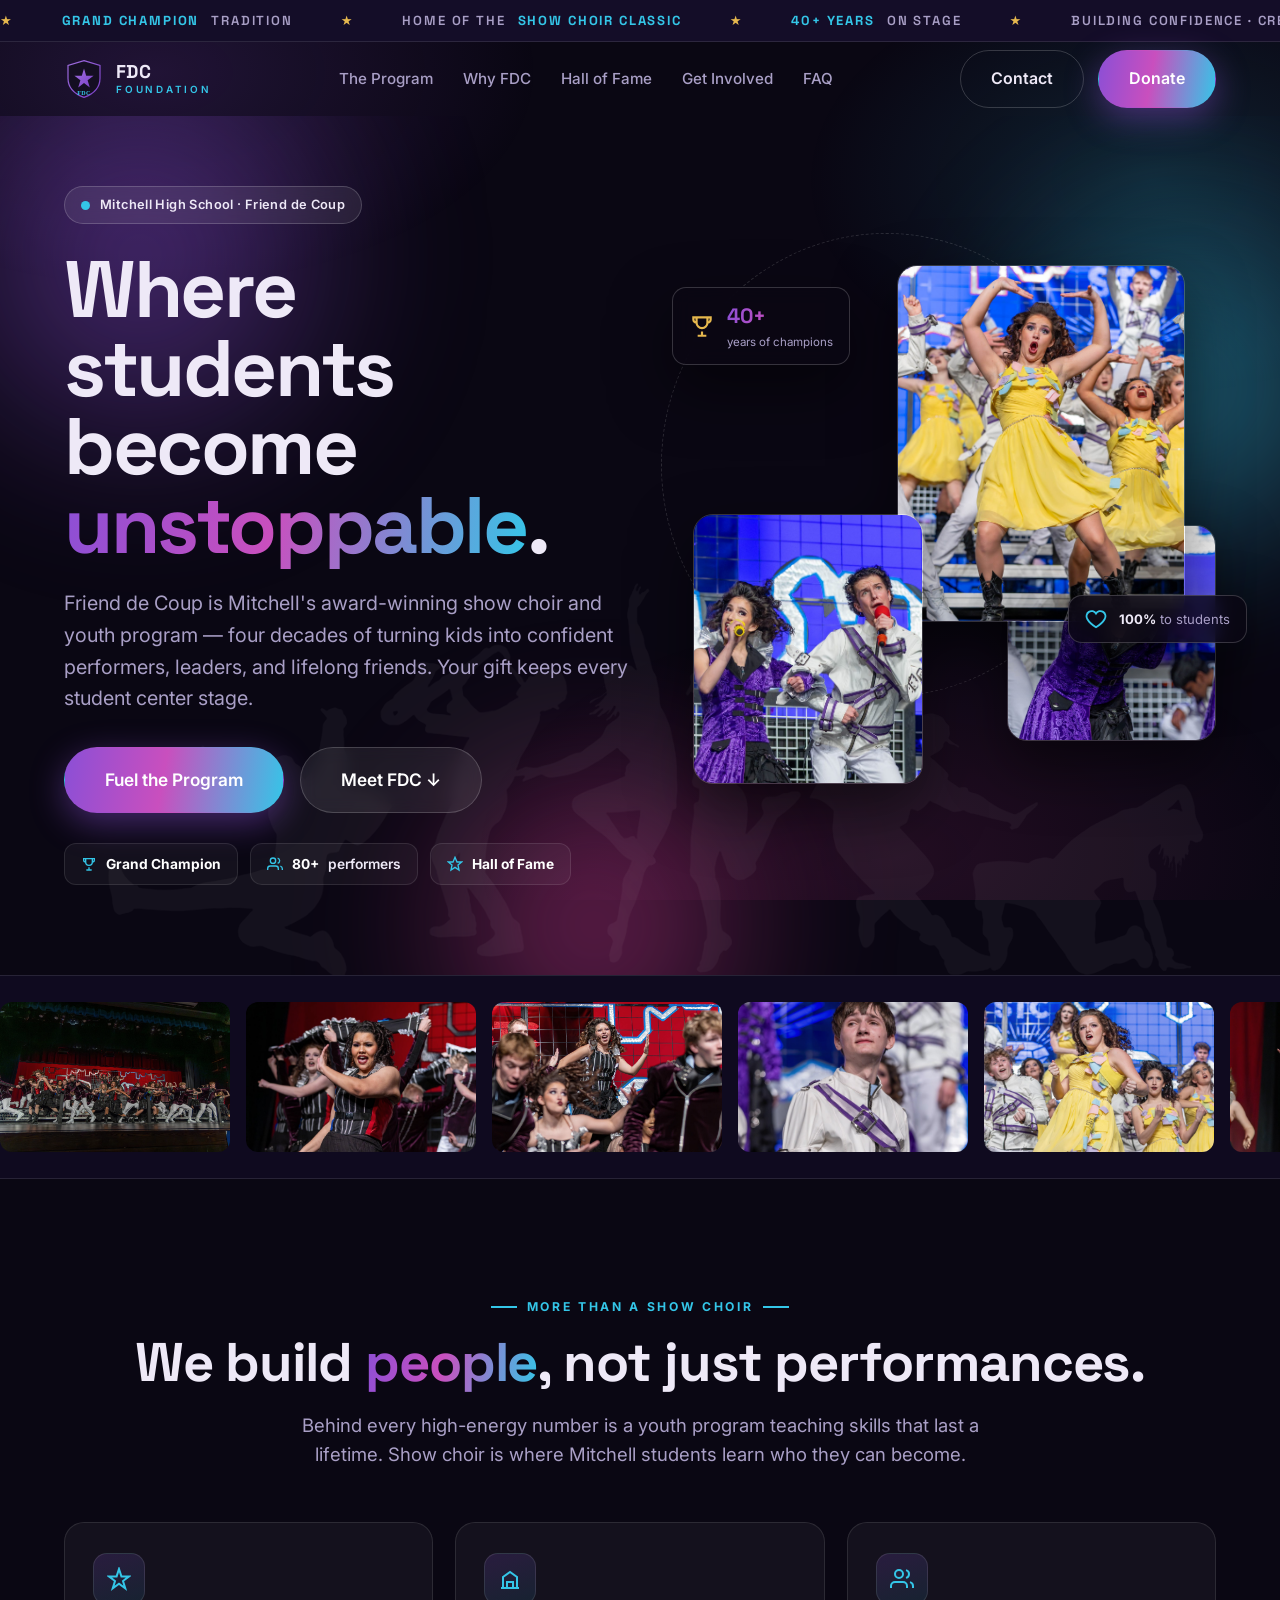
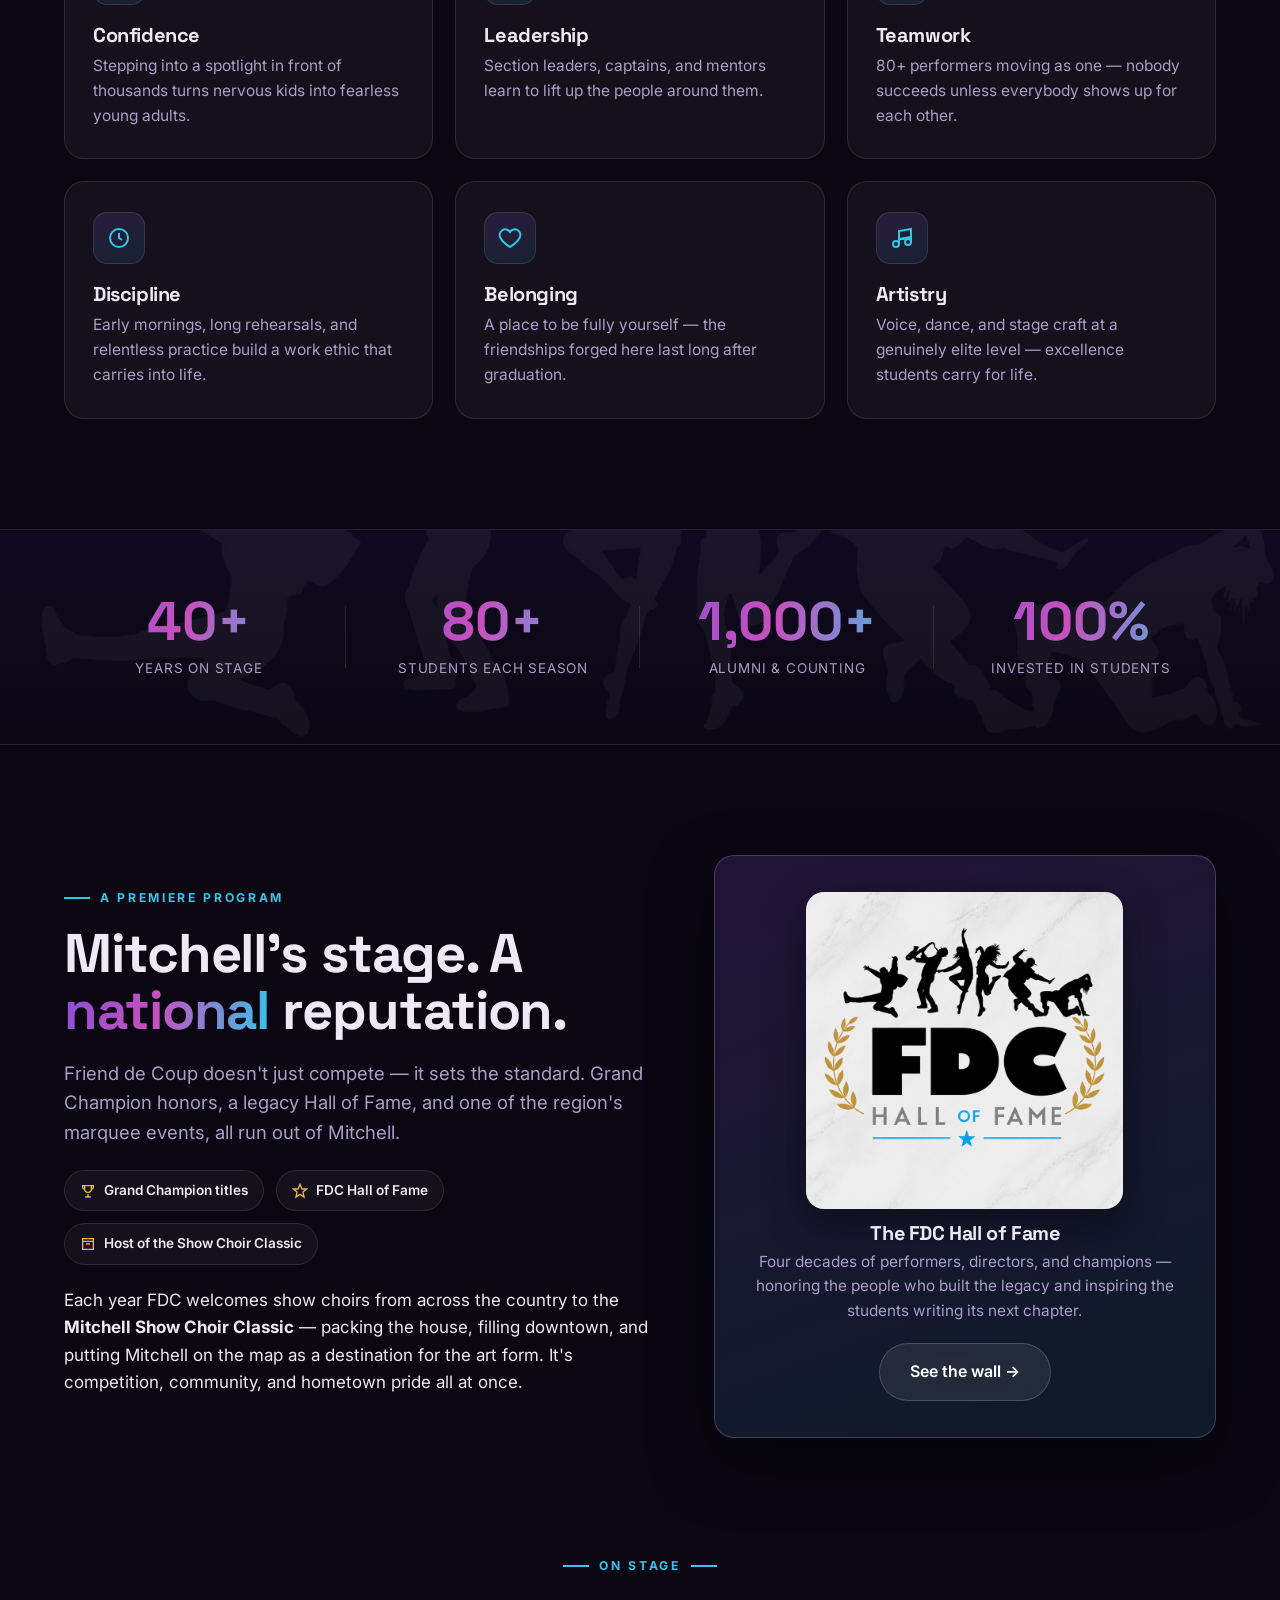
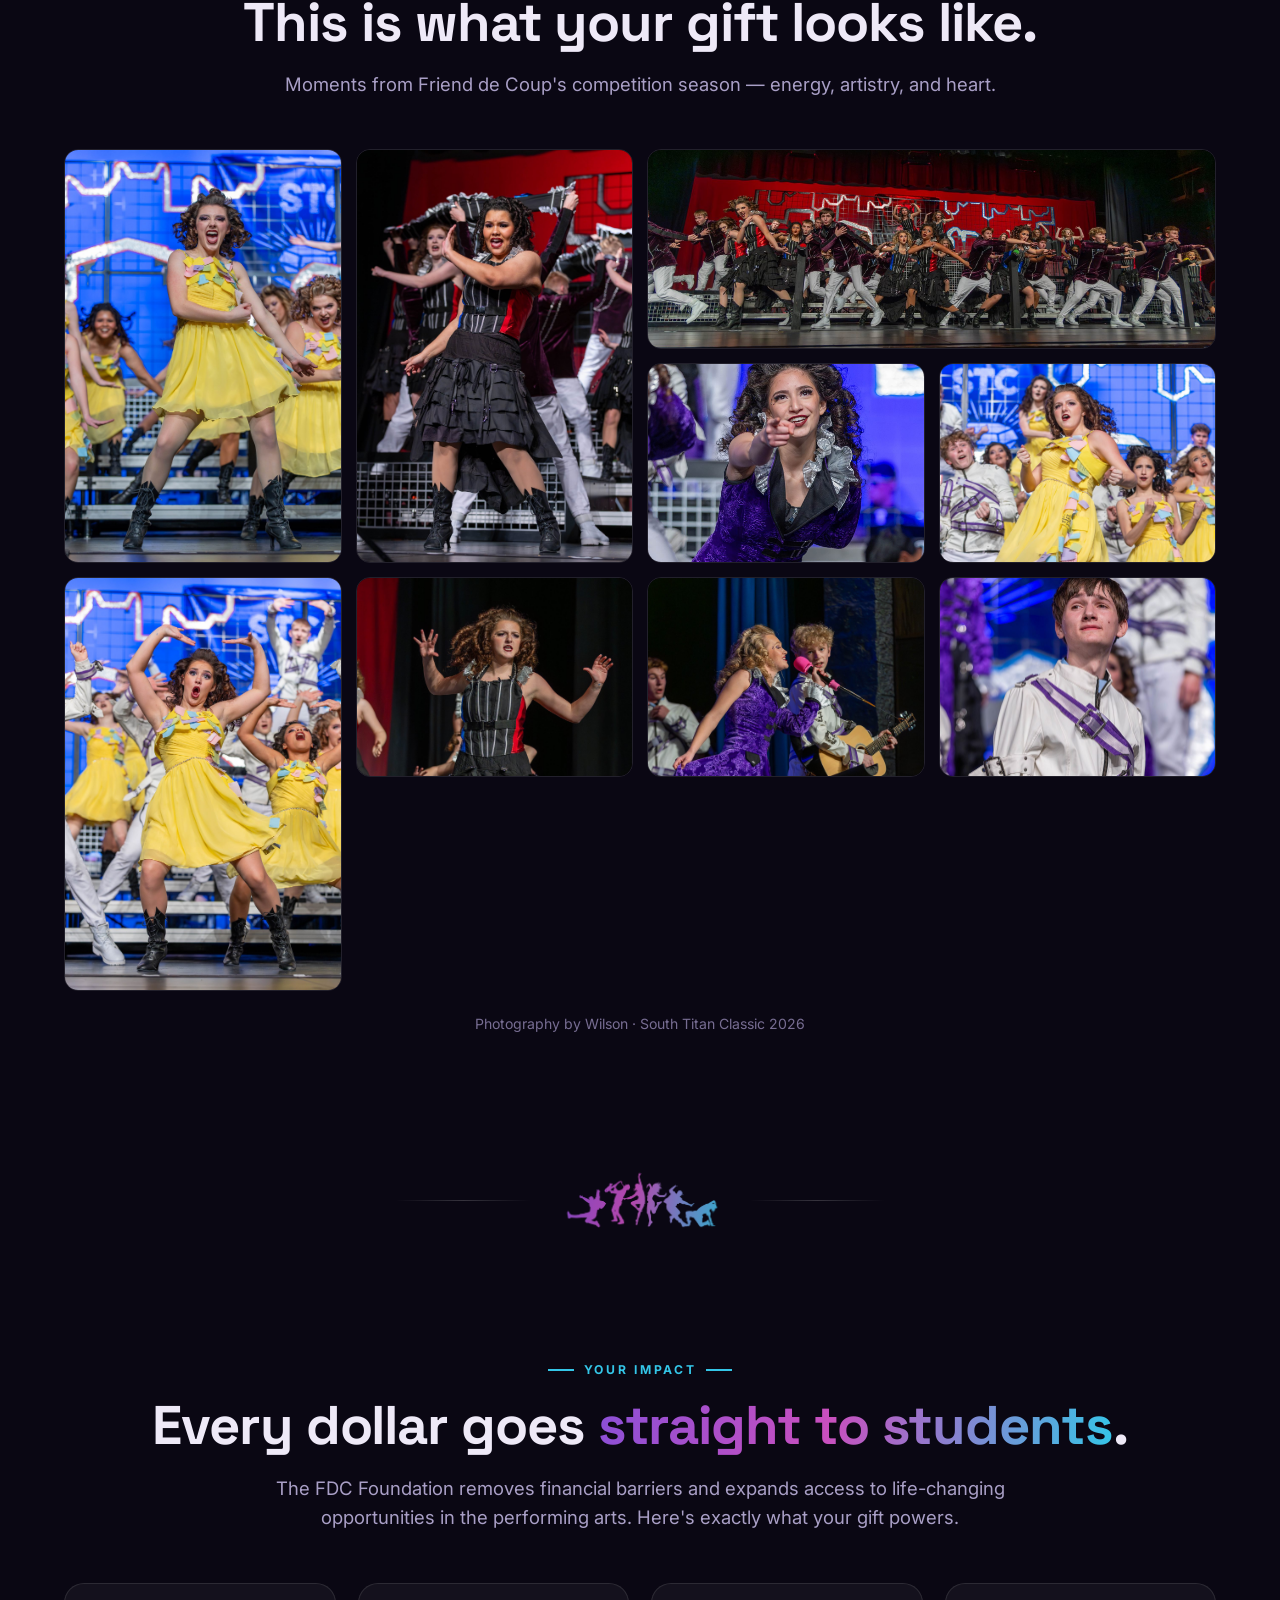
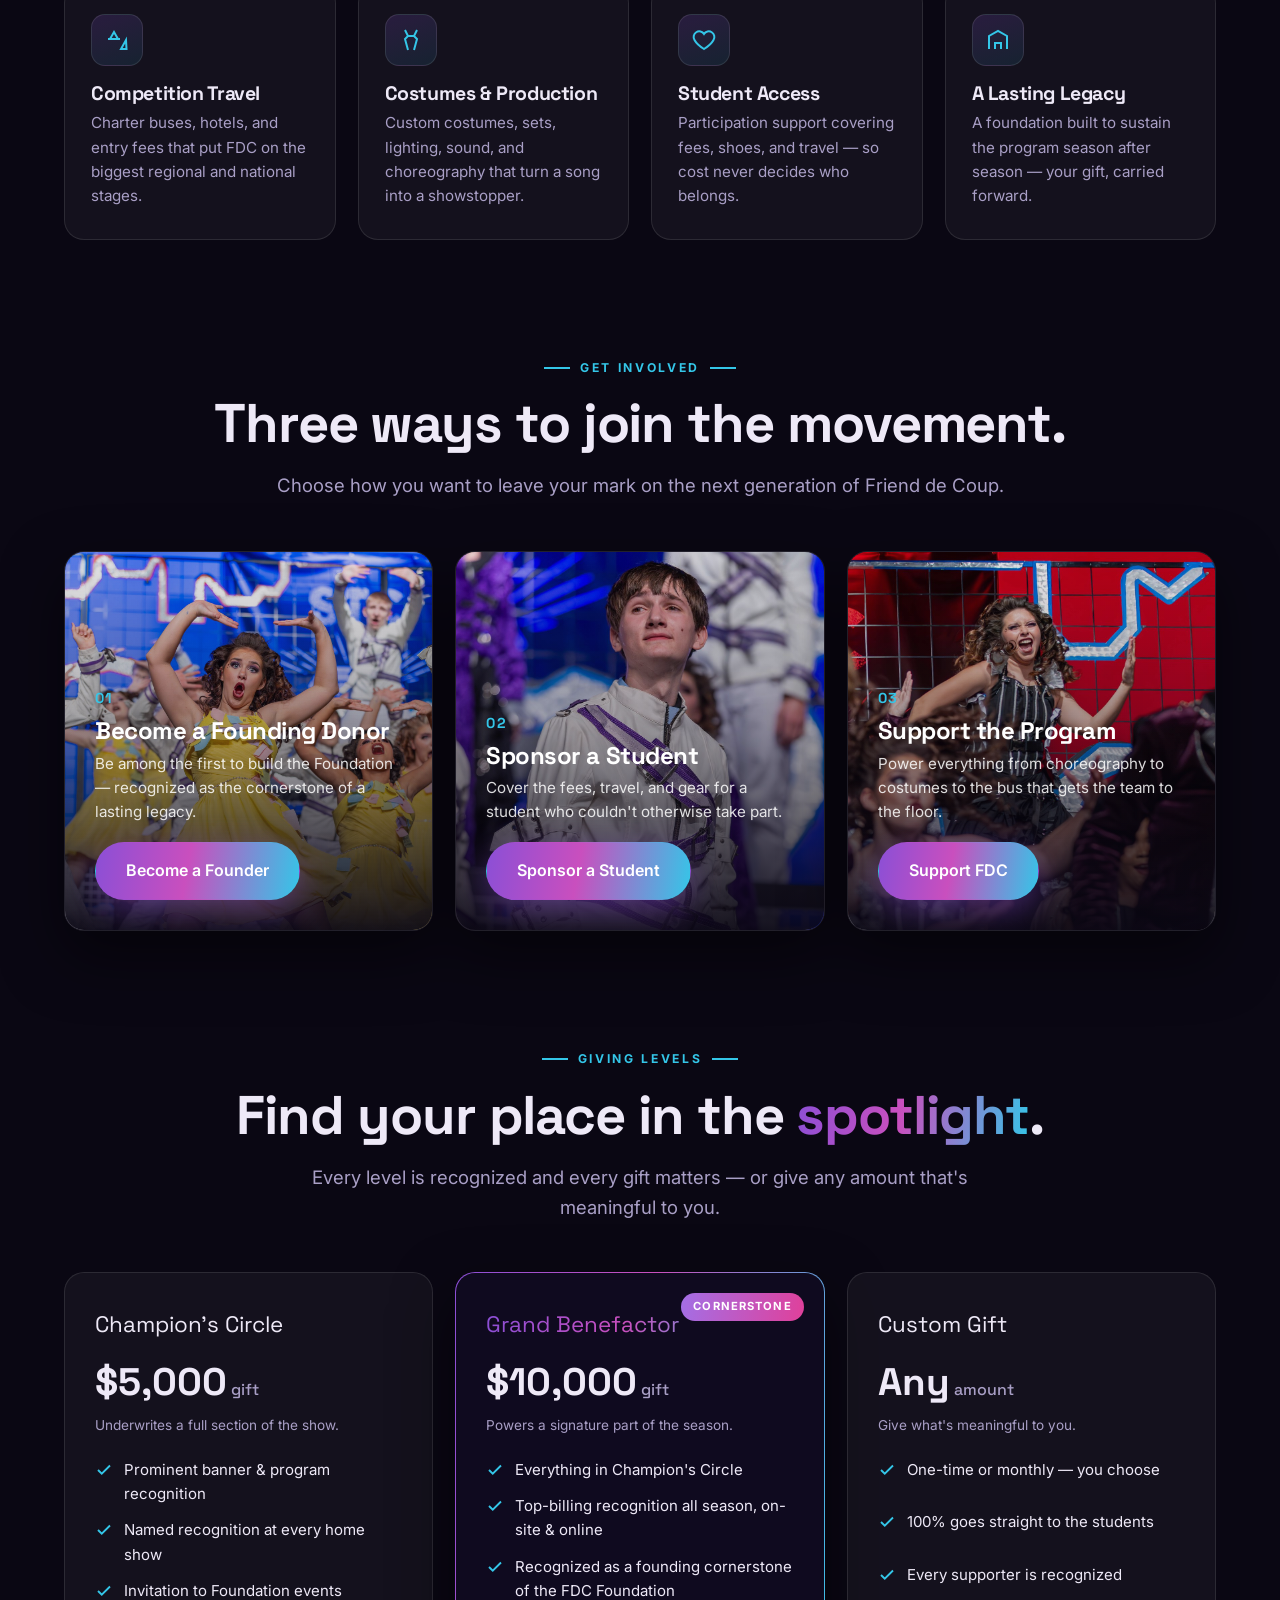
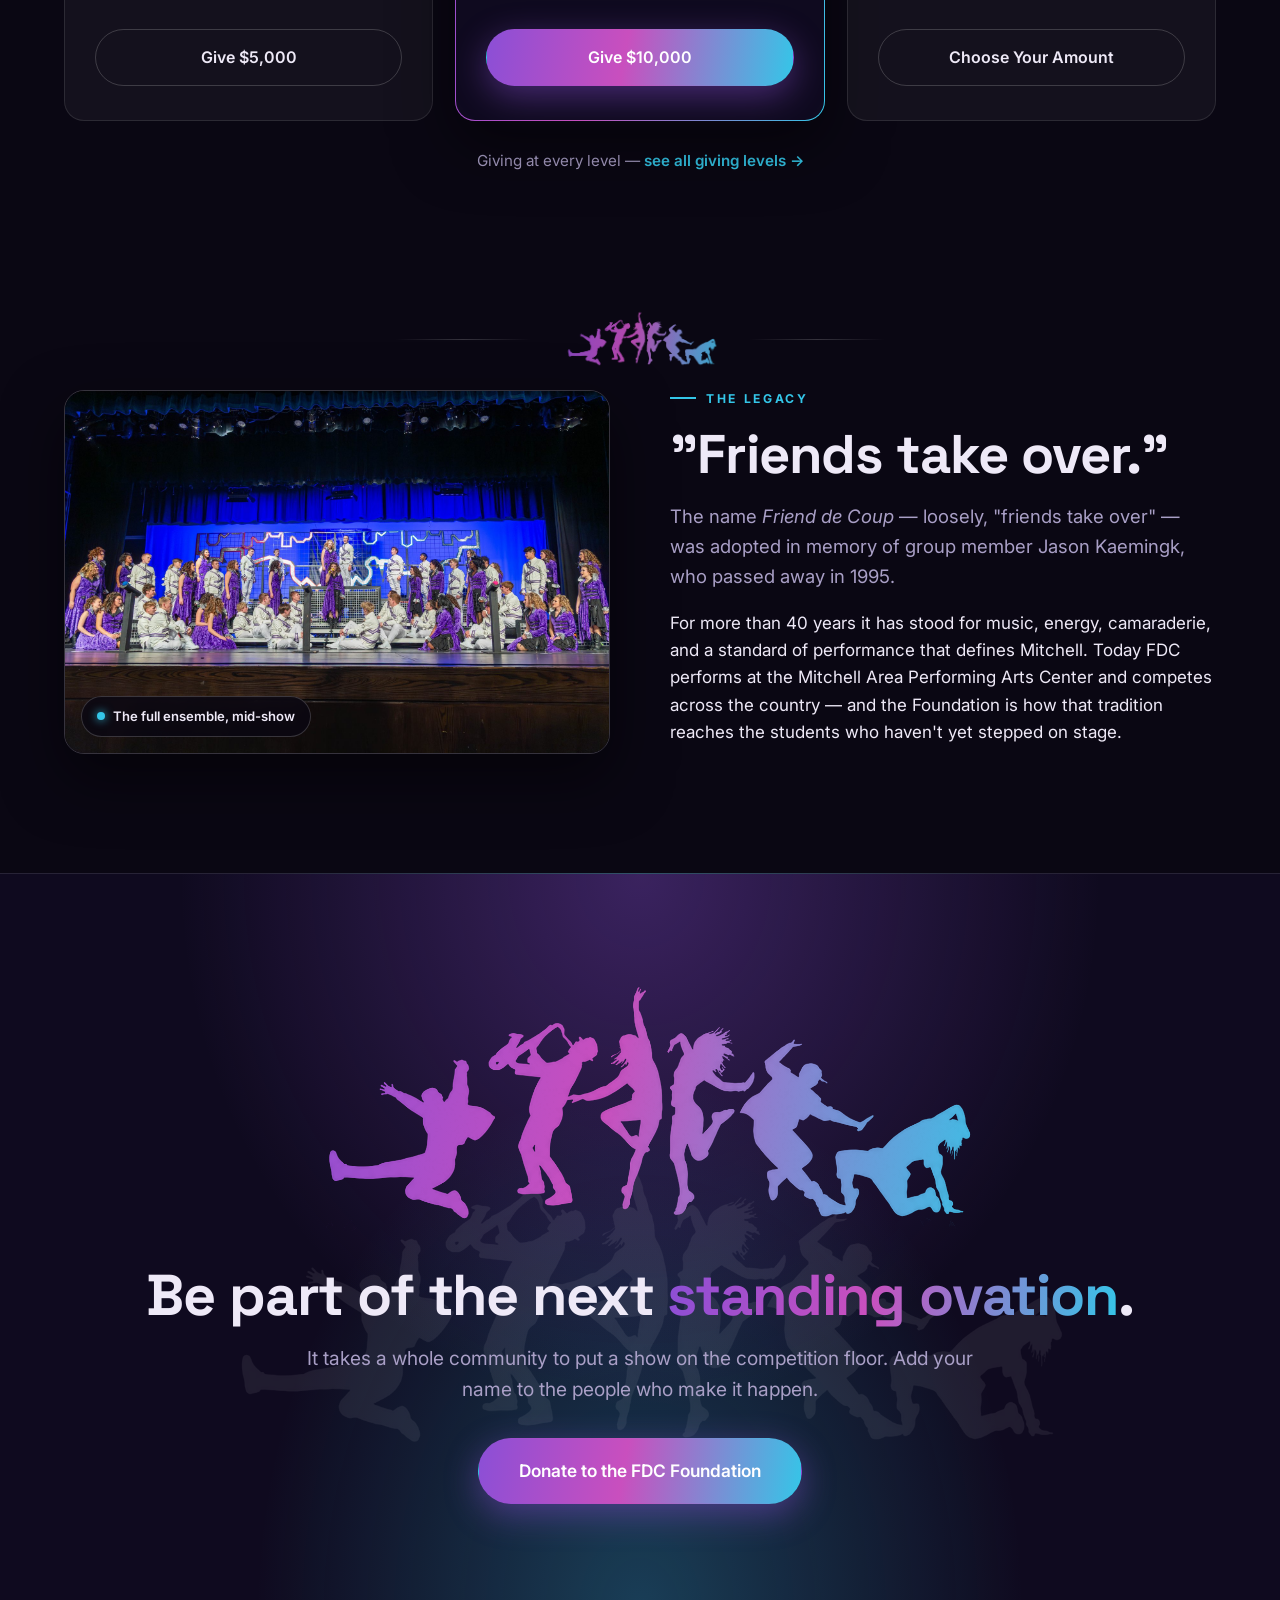
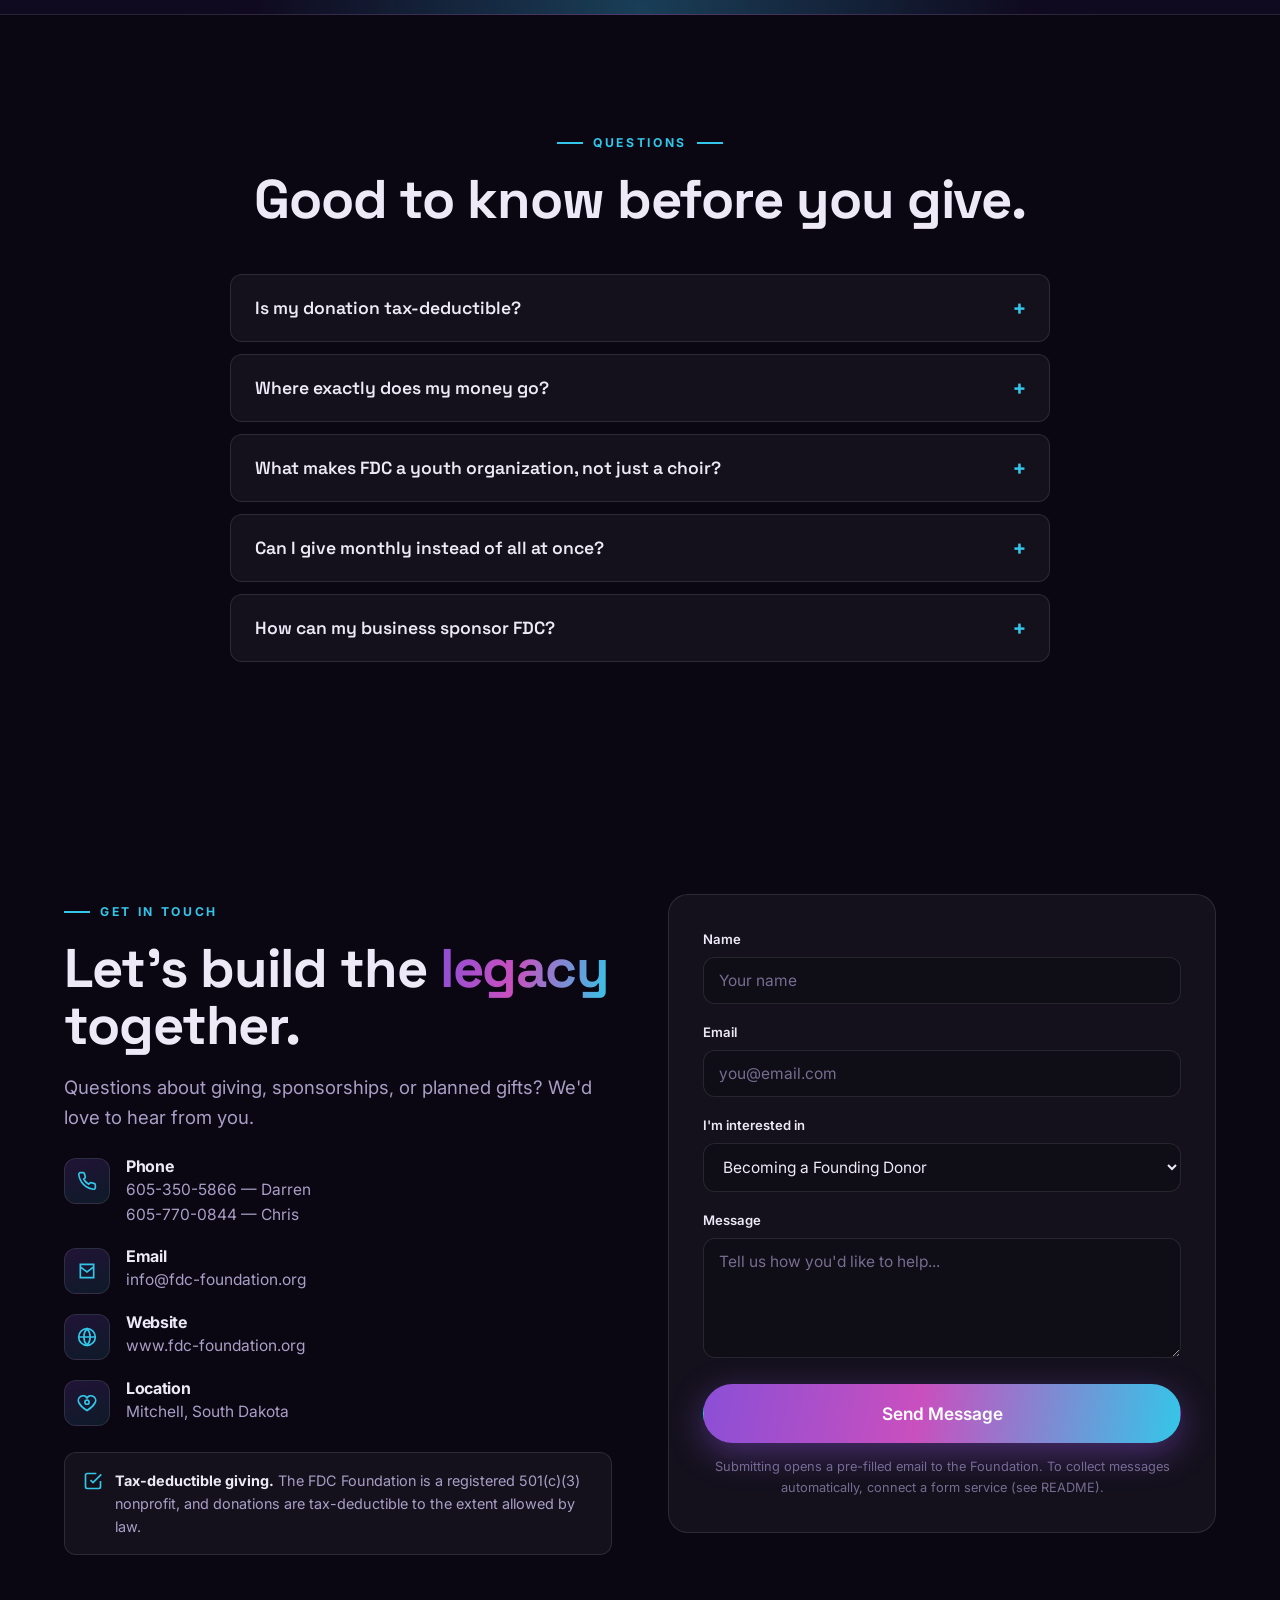
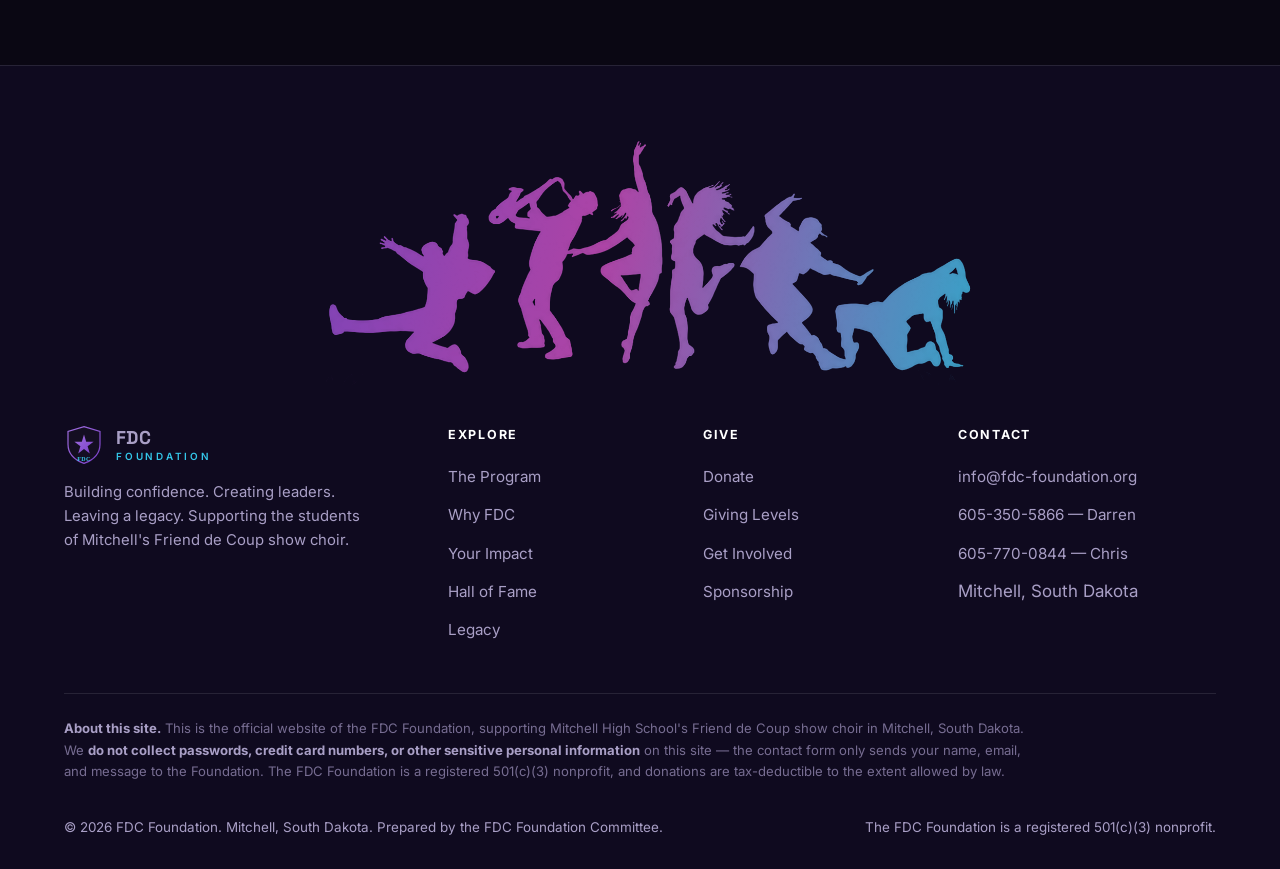
==== commit 05c60e6b: "Foundation is its own 501(c)(3); Givebutter as donation provider Co-Authored-By: Claude Sonnet 5.5 <" ====
--- a/index.html
+++ b/index.html
@@ -11,36 +11,10 @@
   <meta property="og:type" content="website" />
   <meta property="og:image" content="assets/img/energy-yellow.jpg" />
   <link rel="icon" href="assets/crest.svg" type="image/svg+xml" />
-  <link rel="preload" href="assets/fonts/inter-400-latin.woff2" as="font" type="font/woff2" crossorigin />
-  <link rel="preload" href="assets/fonts/space-grotesk-700-latin.woff2" as="font" type="font/woff2" crossorigin />
-  <link rel="stylesheet" href="assets/fonts.css" />
+  <link rel="preconnect" href="https://fonts.googleapis.com" />
+  <link rel="preconnect" href="https://fonts.gstatic.com" crossorigin />
+  <link href="https://fonts.googleapis.com/css2?family=Space+Grotesk:wght@500;600;700&family=Inter:wght@400;500;600;700&display=swap" rel="stylesheet" />
   <link rel="stylesheet" href="assets/styles.css" />
-  <script type="application/ld+json">
-  {
-    "@context": "https://schema.org",
-    "@type": "NGO",
-    "name": "FDC Foundation",
-    "alternateName": "Friend de Coup Foundation",
-    "description": "Fundraising program supporting Friend de Coup, the show choir of Mitchell High School in Mitchell, South Dakota.",
-    "url": "https://www.fdc-foundation.org/",
-    "logo": "https://www.fdc-foundation.org/assets/crest.svg",
-    "email": "info@fdc-foundation.org",
-    "parentOrganization": {
-      "@type": "NGO",
-      "name": "Mitchell Music Boosters",
-      "taxID": "83-2182557",
-      "nonprofitStatus": "Nonprofit501c3"
-    },
-    "address": {
-      "@type": "PostalAddress",
-      "postOfficeBoxNumber": "522",
-      "addressLocality": "Mitchell",
-      "addressRegion": "SD",
-      "postalCode": "57301",
-      "addressCountry": "US"
-    }
-  }
-  </script>
 </head>
 <body>
 
@@ -68,7 +42,7 @@
     <div class="wrap nav">
       <a href="index.html" class="brand" aria-label="FDC Foundation home">
         <img src="assets/crest.svg" alt="" class="brand__crest" />
-        <span class="brand__name">FDC<span>Foundation</span><small class="brand__sub">a Mitchell Music Boosters program</small></span>
+        <span class="brand__name">FDC<span>Foundation</span></span>
       </a>
       <nav aria-label="Primary">
         <ul class="nav__links">
@@ -438,7 +412,7 @@
       <div class="faq">
         <div class="faq__item">
           <button class="faq__q" aria-expanded="false">Is my donation tax-deductible?</button>
-          <div class="faq__a"><p>Yes. All donations to the FDC Foundation are tax-deductible through our partnership with the <strong>Mitchell Music Boosters</strong>, a registered 501(c)(3) nonprofit organization. Donors receive appropriate documentation for tax purposes.</p></div>
+          <div class="faq__a"><p>Yes. The FDC Foundation is its own registered <strong>501(c)(3)</strong> nonprofit organization, so all donations are tax-deductible to the extent allowed by law. Donors receive appropriate documentation for tax purposes.</p></div>
         </div>
         <div class="faq__item">
           <button class="faq__q" aria-expanded="false">Where exactly does my money go?</button>
@@ -488,7 +462,7 @@
           </ul>
           <div class="note-box" style="margin-top:26px;">
             <svg width="20" height="20" viewBox="0 0 24 24" fill="none" stroke="currentColor" stroke-width="2"><path d="M9 11l3 3L22 4M21 12v7a2 2 0 0 1-2 2H5a2 2 0 0 1-2-2V5a2 2 0 0 1 2-2h11"/></svg>
-            <span><strong style="color:var(--text);">Tax-deductible giving.</strong> Donations are tax-deductible through our partnership with the Mitchell Music Boosters, a registered 501(c)(3) nonprofit.</span>
+            <span><strong style="color:var(--text);">Tax-deductible giving.</strong> The FDC Foundation is a registered 501(c)(3) nonprofit, and donations are tax-deductible to the extent allowed by law.</span>
           </div>
         </div>
         <form class="form reveal" data-delay="1" id="give-form">
@@ -521,7 +495,6 @@
         <div class="footer-brand">
           <a href="index.html" class="brand"><img src="assets/crest.svg" alt="" class="brand__crest" /><span class="brand__name">FDC<span>Foundation</span></span></a>
           <p>Building confidence. Creating leaders. Leaving a legacy. Supporting the students of Mitchell's Friend de Coup show choir.</p>
-          <p class="footer-org">A fundraising program of the <strong>Mitchell Music Boosters</strong> &middot; 501(c)(3) nonprofit</p>
         </div>
         <div class="footer-col">
           <h5>Explore</h5>
@@ -540,7 +513,6 @@
             <li><a href="#tiers">Giving Levels</a></li>
             <li><a href="#give">Get Involved</a></li>
             <li><a href="#contact">Sponsorship</a></li>
-            <li><a href="privacy.html">Privacy Policy</a></li>
           </ul>
         </div>
         <div class="footer-col">
@@ -554,9 +526,9 @@
         </div>
       </div>
       <div class="footer-bottom">
-        <p class="footer-note"><strong>About the FDC Foundation.</strong> The FDC Foundation is the fundraising program supporting Friend de Coup, the show choir of Mitchell High School in Mitchell, South Dakota. We operate under the <strong>Mitchell Music Boosters</strong>, a registered 501(c)(3) nonprofit organization <!-- CONFIRM EIN 83-2182557 AND LEGAL NAME WITH BOOSTERS TREASURER BEFORE DEPLOYING --> (EIN 83-2182557), PO Box 522, Mitchell, SD 57301. All gifts are made to and receipted by the Boosters and are restricted to the Friend de Coup program. Online giving is processed securely by Givebutter — this website never handles payment information.</p>
-        <span>&copy; <span id="year">2026</span> Mitchell Music Boosters &middot; FDC Foundation program &middot; Mitchell, South Dakota.</span>
-        <span>Donations are tax-deductible to the extent allowed by law.</span>
+        <p class="footer-note"><strong>About this site.</strong> This is the official website of the FDC Foundation, supporting Mitchell High School's Friend de Coup show choir in Mitchell, South Dakota. We <strong>do not collect passwords, credit card numbers, or other sensitive personal information</strong> on this site — the contact form only sends your name, email, and message to the Foundation. The FDC Foundation is a registered 501(c)(3) nonprofit, and donations are tax-deductible to the extent allowed by law.</p>
+        <span>&copy; <span id="year">2026</span> FDC Foundation. Mitchell, South Dakota. Prepared by the FDC Foundation Committee.</span>
+        <span>The FDC Foundation is a registered 501(c)(3) nonprofit.</span>
       </div>
     </div>
   </footer>
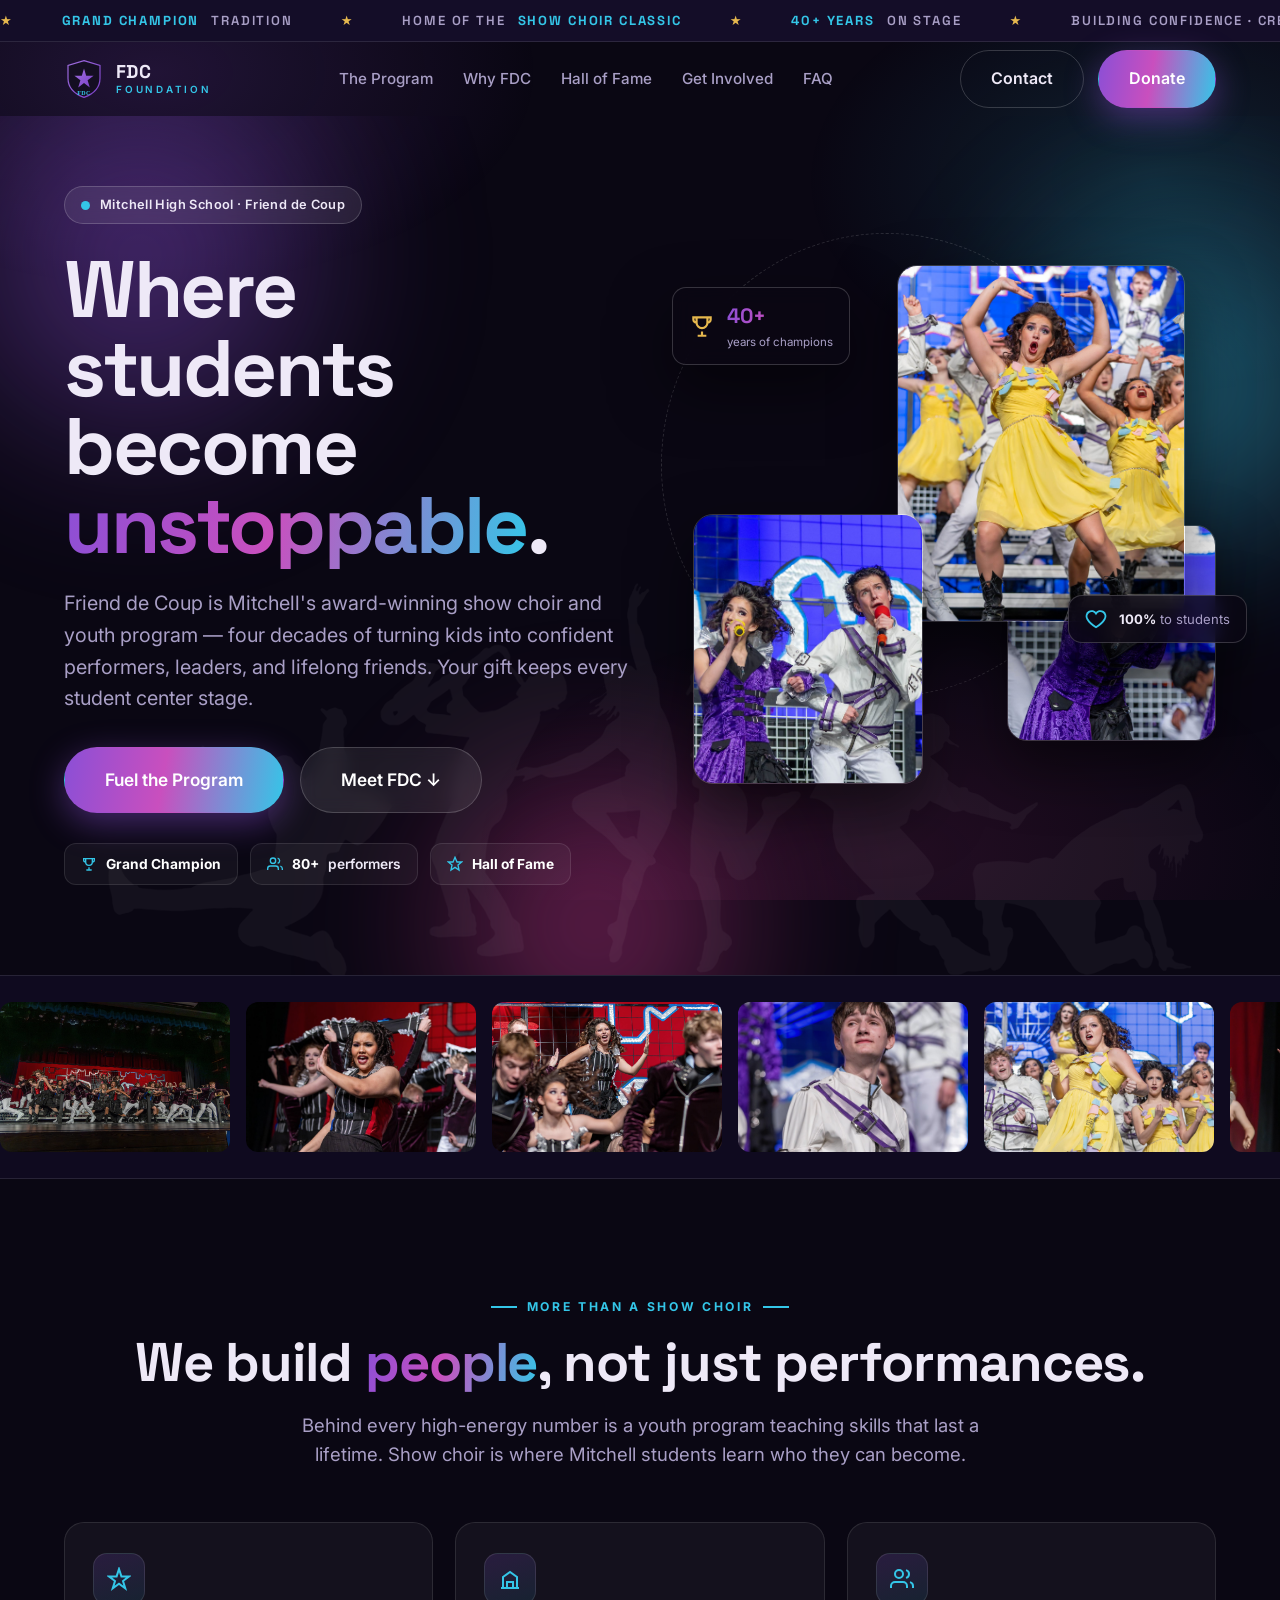
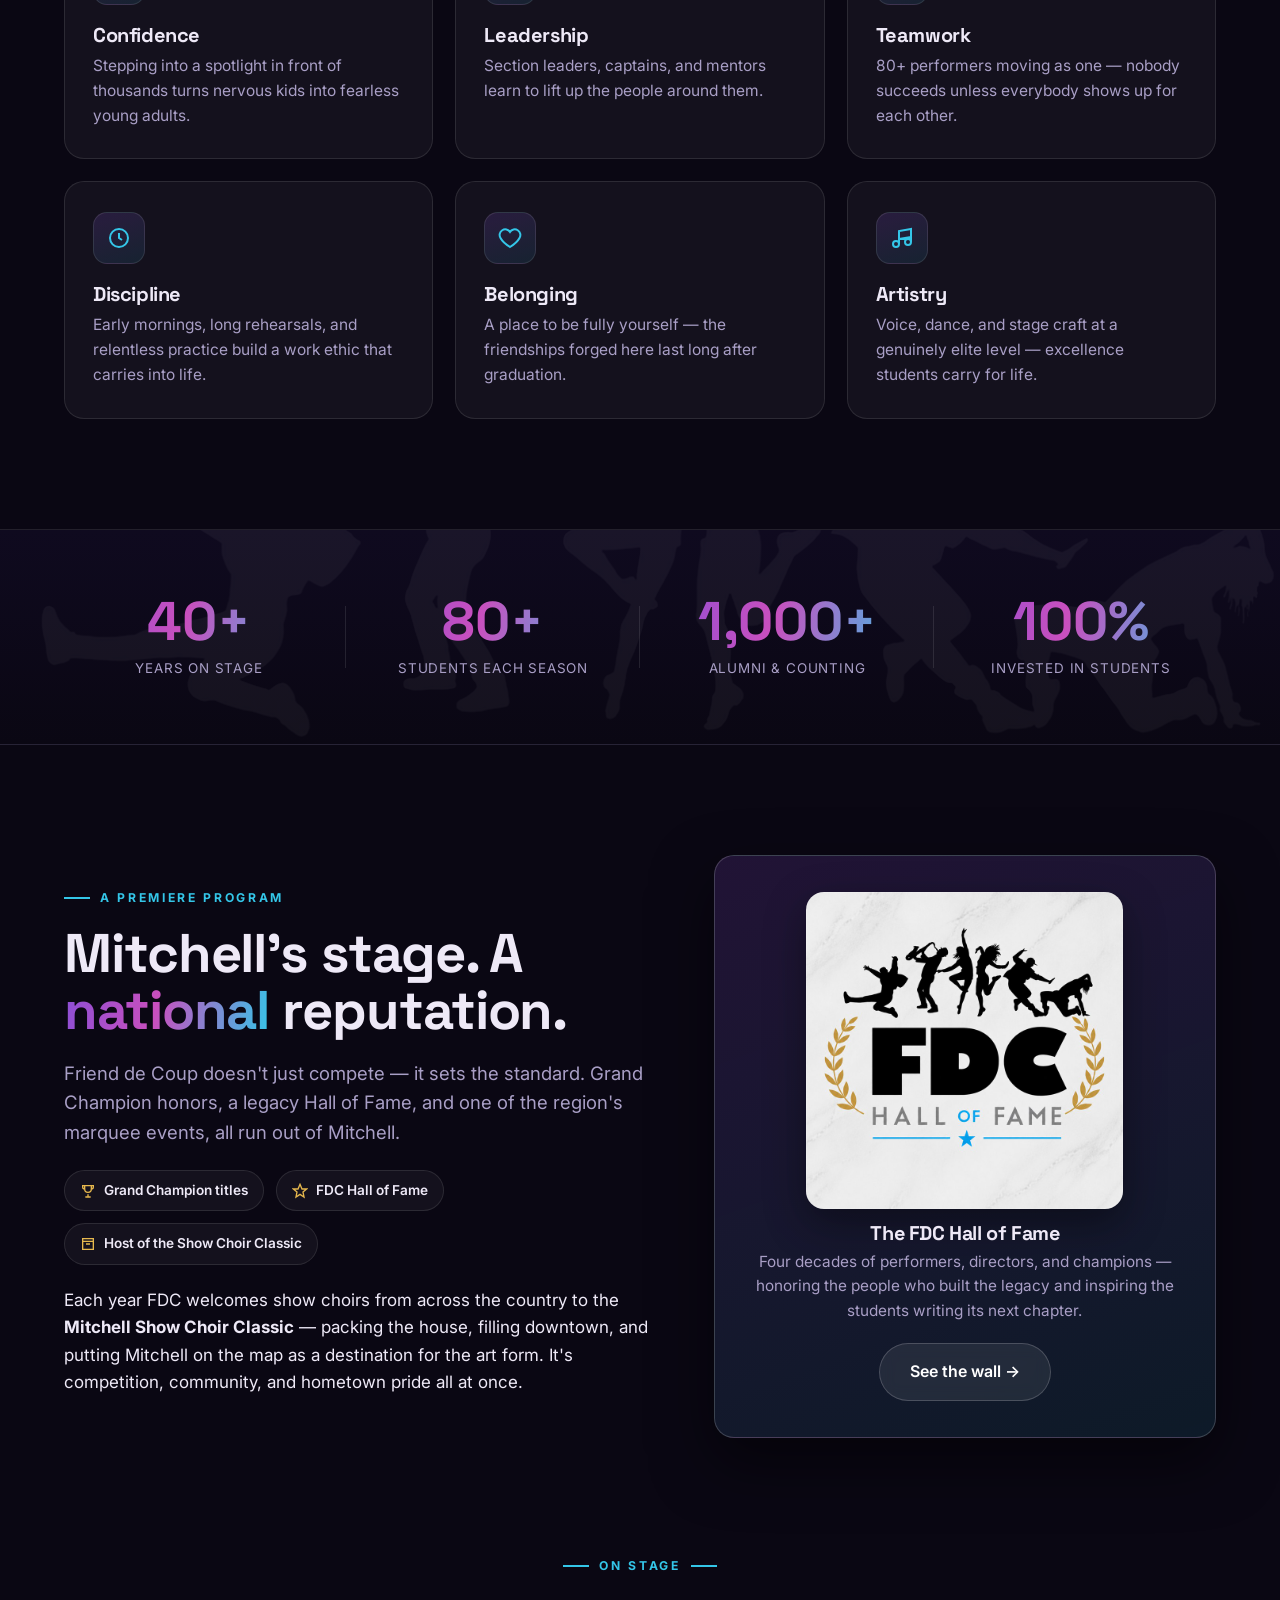
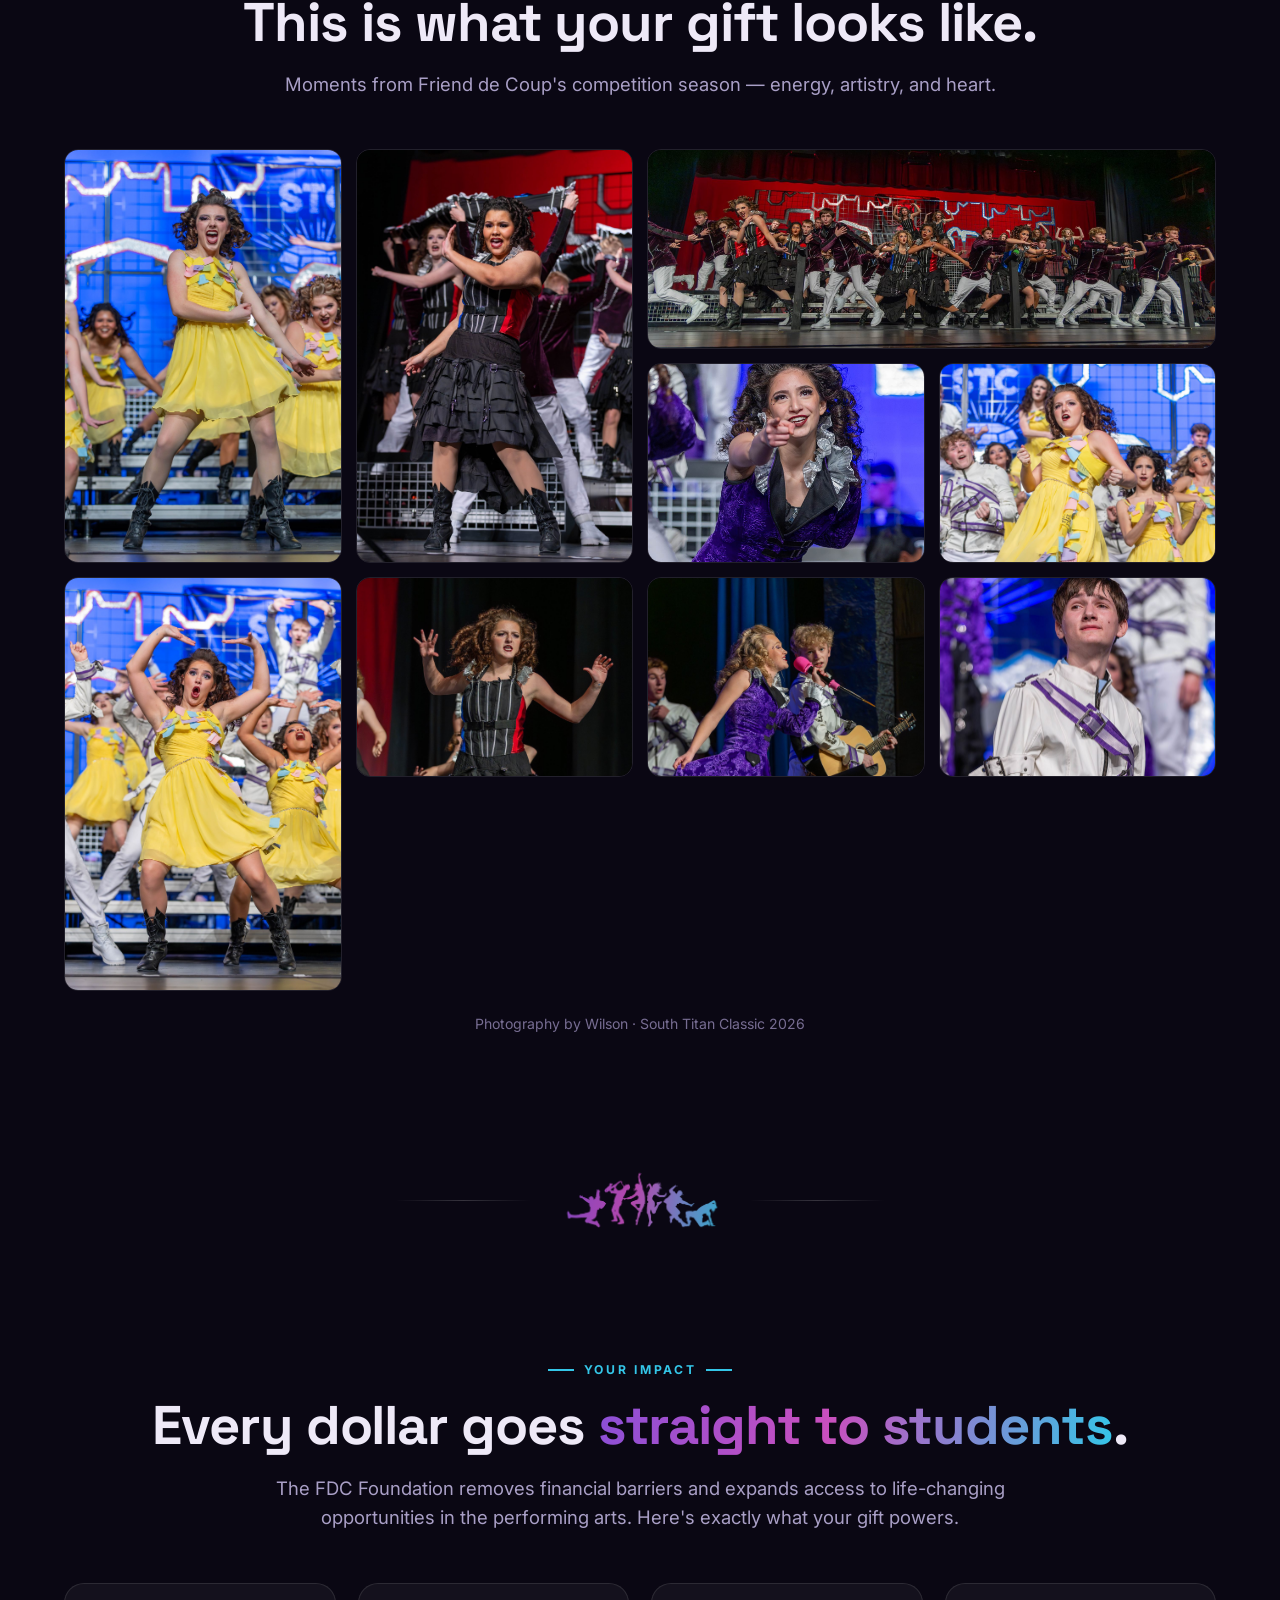
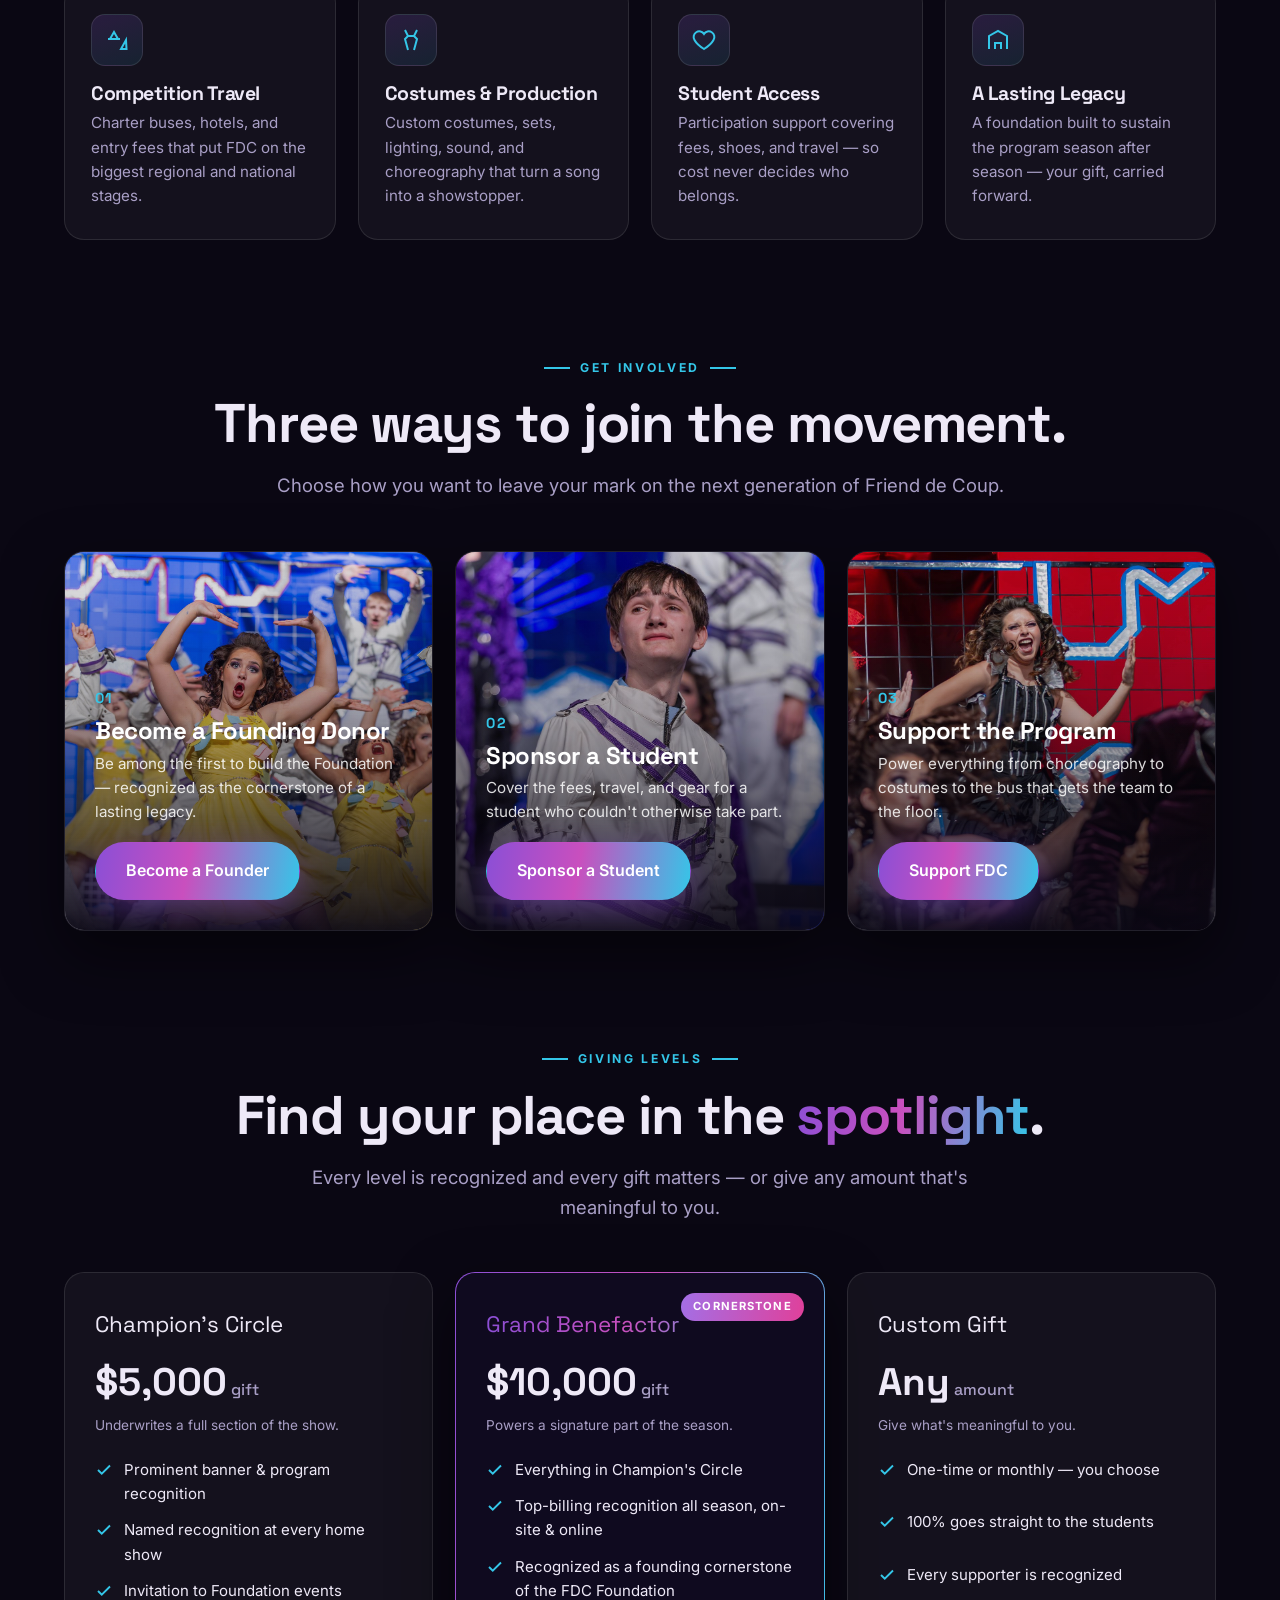
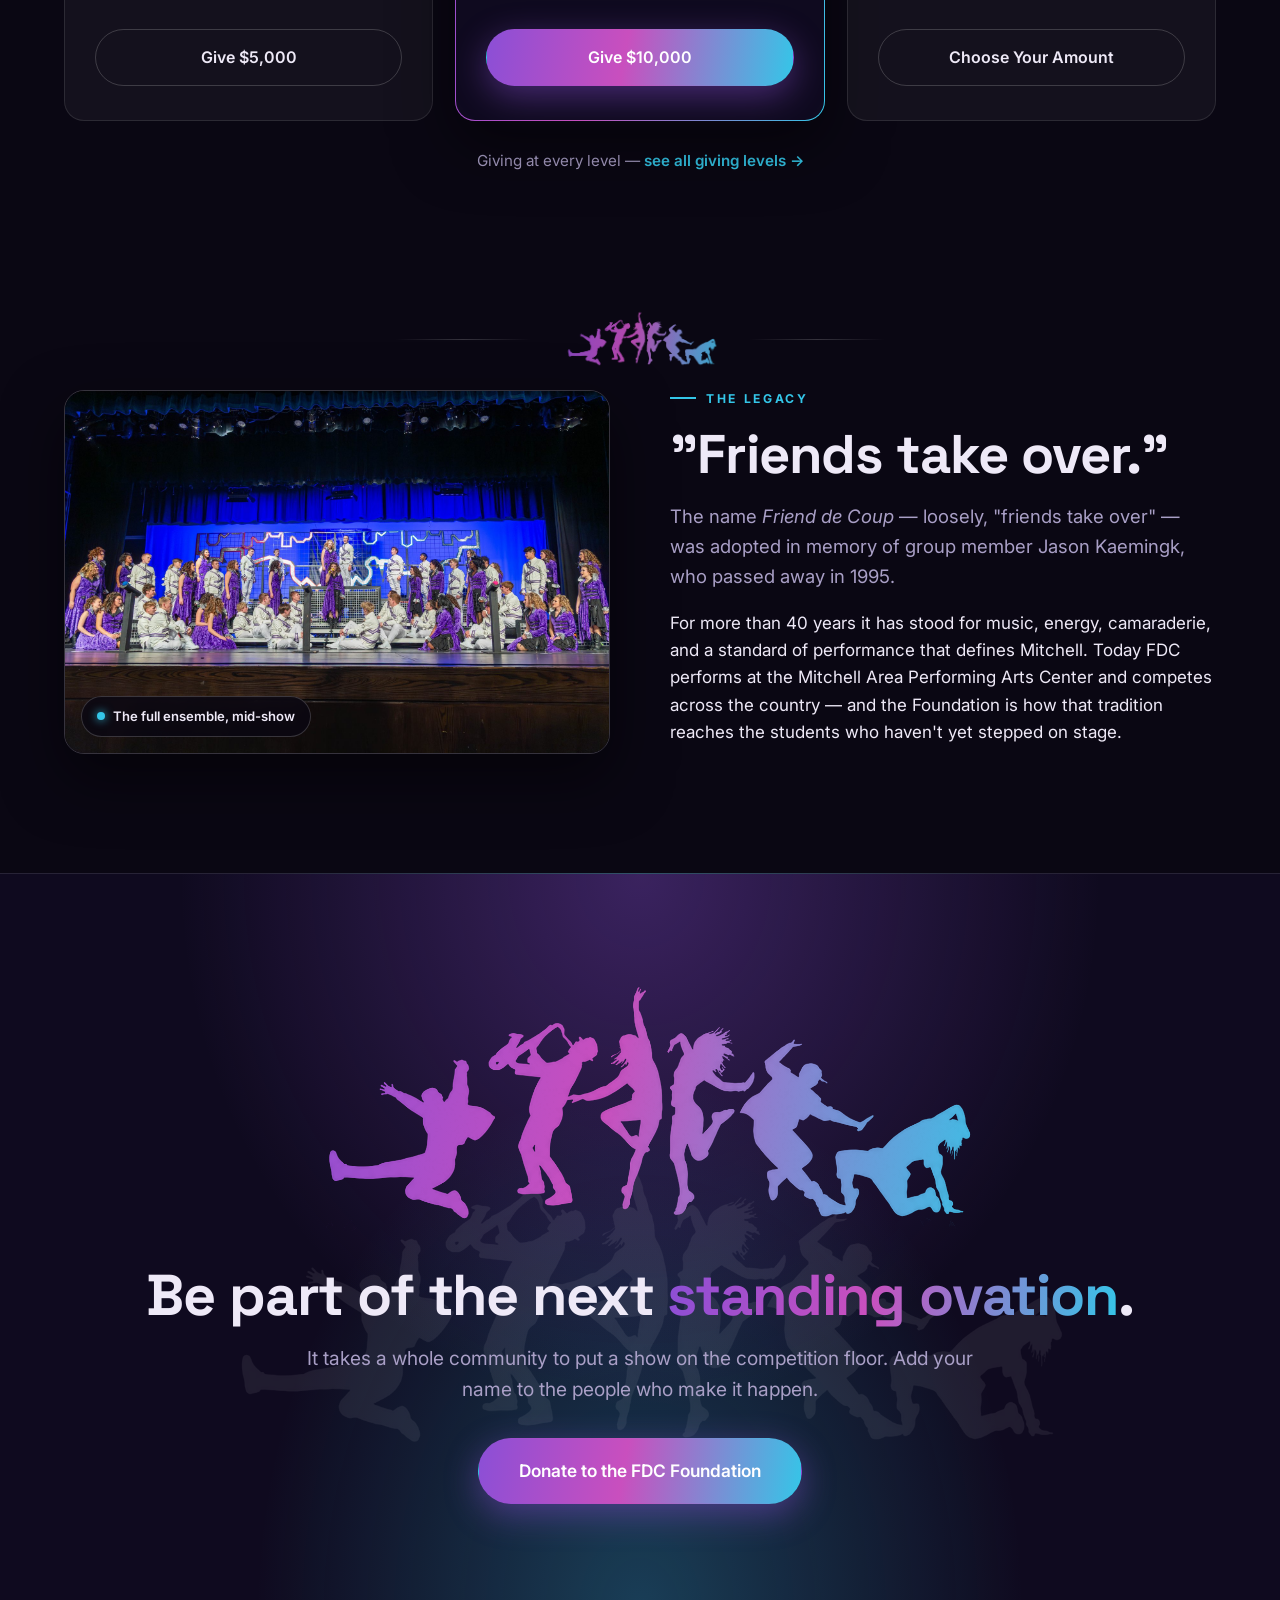
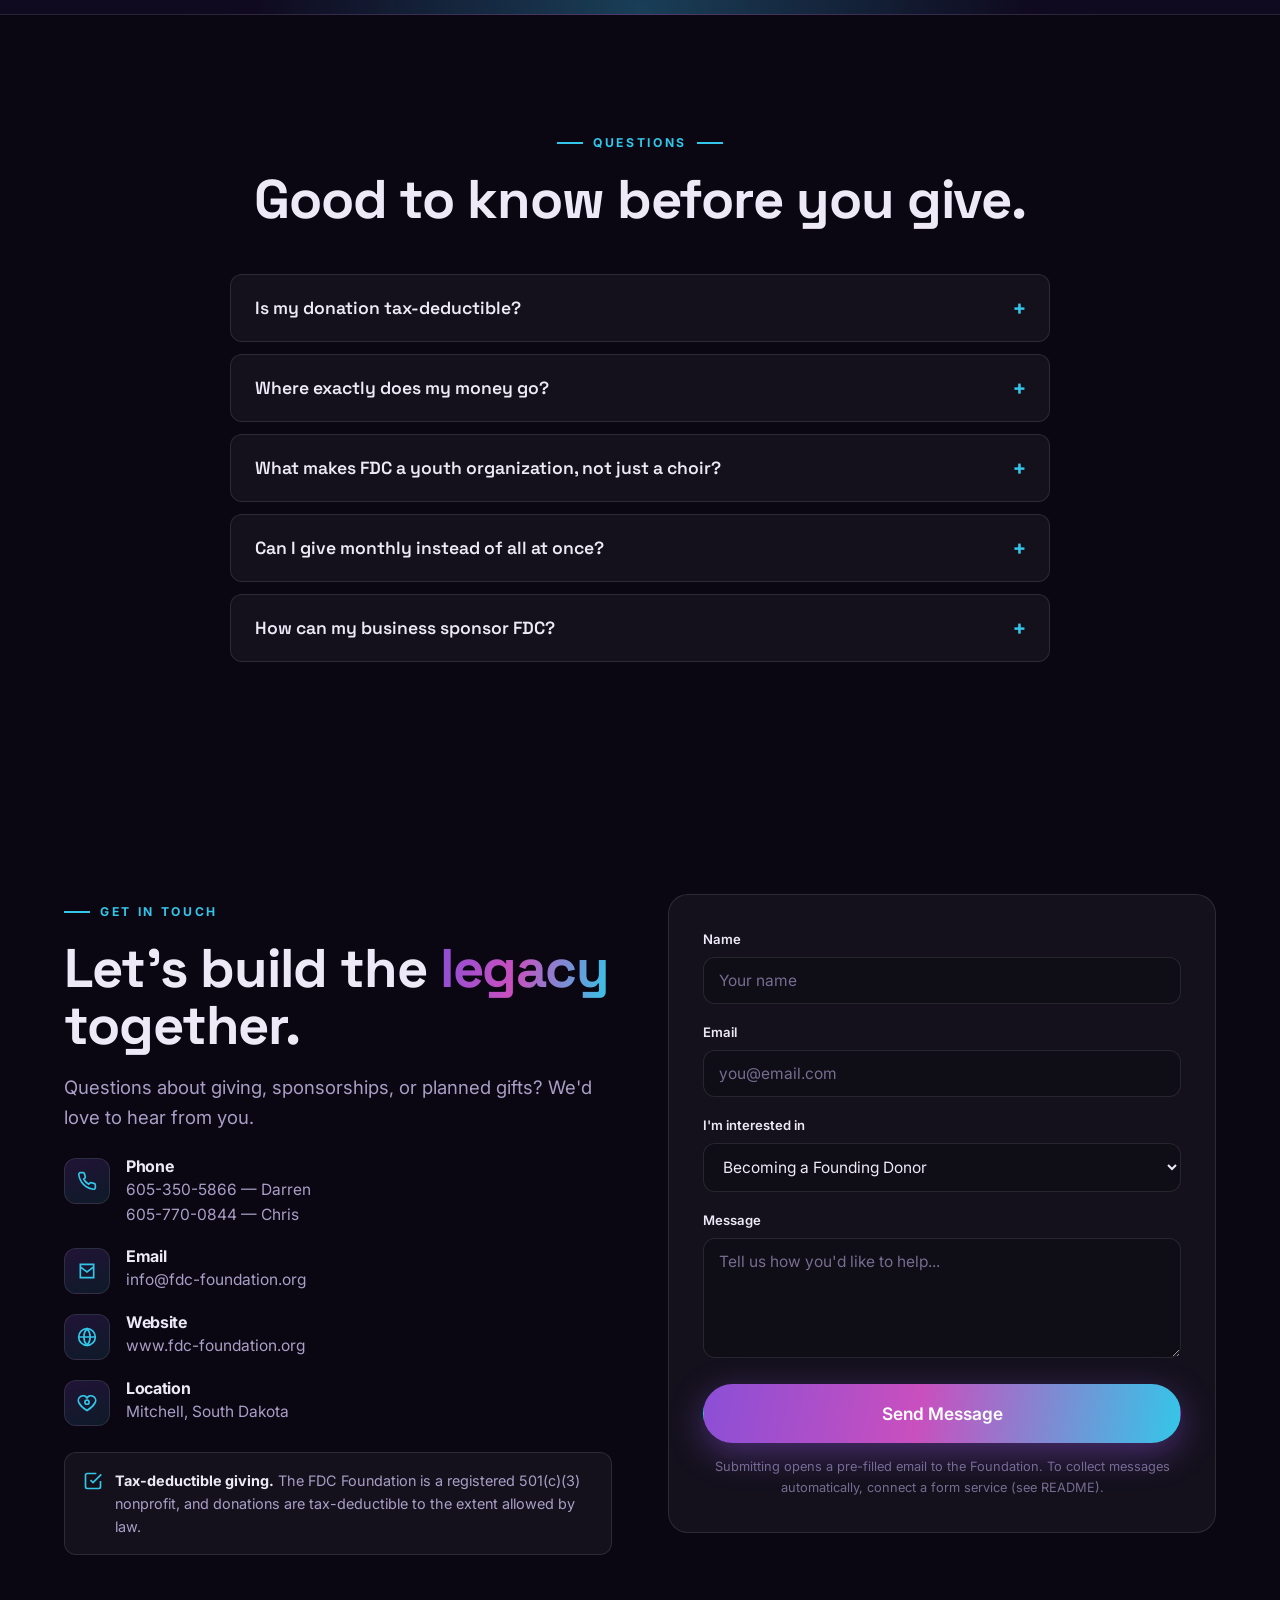
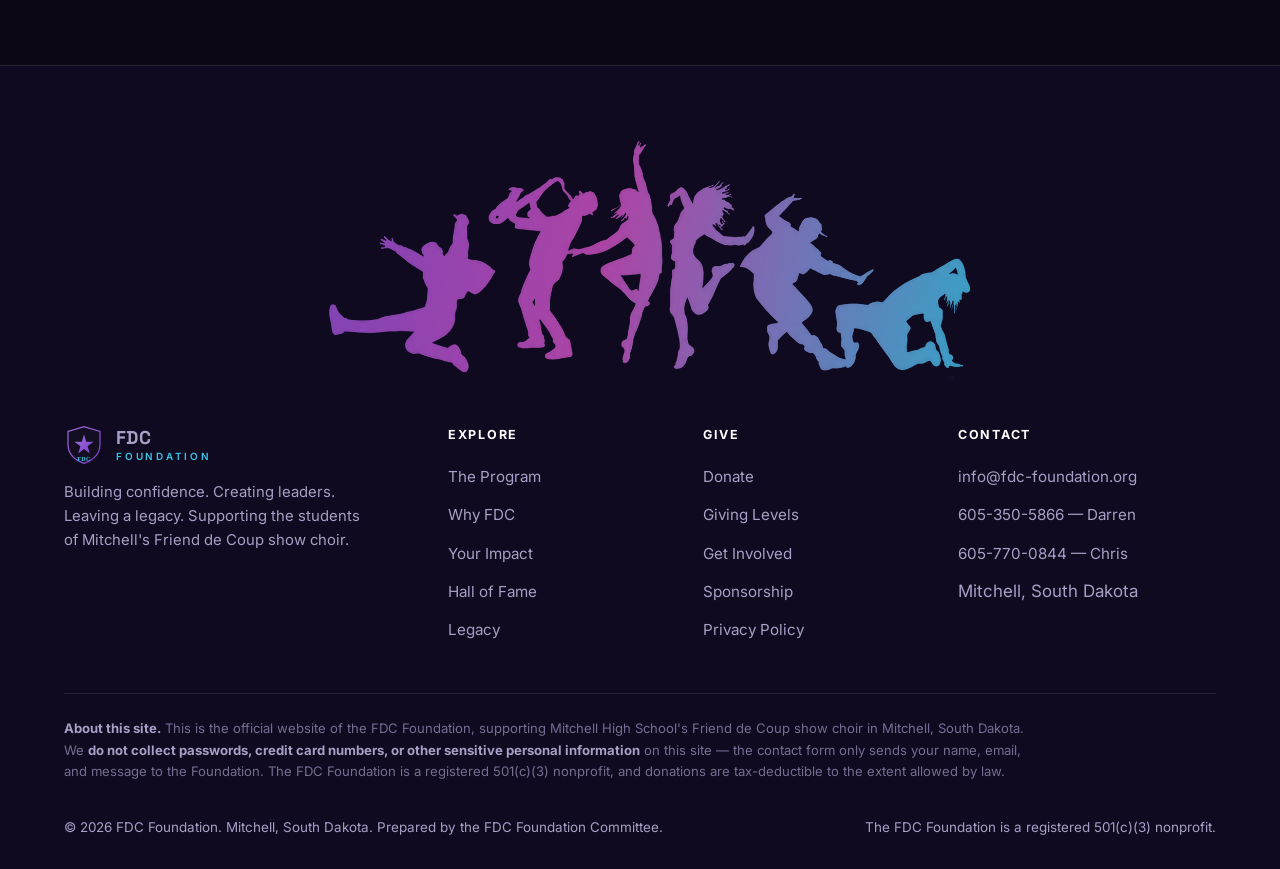
==== commit 6f33dea1: "Add privacy policy, including a no-sale promise for donor information Co-Authored-By: Claude Sonnet " ====
--- a/index.html
+++ b/index.html
@@ -513,6 +513,7 @@
             <li><a href="#tiers">Giving Levels</a></li>
             <li><a href="#give">Get Involved</a></li>
             <li><a href="#contact">Sponsorship</a></li>
+            <li><a href="privacy.html">Privacy Policy</a></li>
           </ul>
         </div>
         <div class="footer-col">
--- a/assets/styles.css
+++ b/assets/styles.css
@@ -119,10 +119,6 @@
 .brand__crest { width: 40px; height: 40px; }
 .brand__name { font-family: var(--font-display); font-weight: 700; font-size: 1.16rem; letter-spacing: 0.02em; line-height: 1; }
 .brand__name span { display:block; font-family: var(--font-body); font-weight: 600; font-size: 0.62rem; letter-spacing: 0.28em; text-transform: uppercase; color: var(--cyan); margin-top: 4px; }
-.brand__sub { display: block; font-family: var(--font-body); font-size: 0.62rem; font-weight: 500; letter-spacing: 0.02em; text-transform: none; color: var(--muted-2); opacity: 0.85; margin-top: 3px; line-height: 1.2; }
-@media (max-width: 640px) { .brand__sub { display: none; } }
-.footer-org { margin: 10px 0 0; font-size: 0.8rem; line-height: 1.5; color: var(--muted-2); }
-.footer-org strong { color: var(--muted); }
 .nav__links { display: flex; align-items: center; gap: 30px; }
 .nav__links a { color: var(--muted); font-size: 0.95rem; font-weight: 500; position: relative; padding: 6px 0; transition: color .2s; }
 .nav__links a:hover { color: #fff; }
